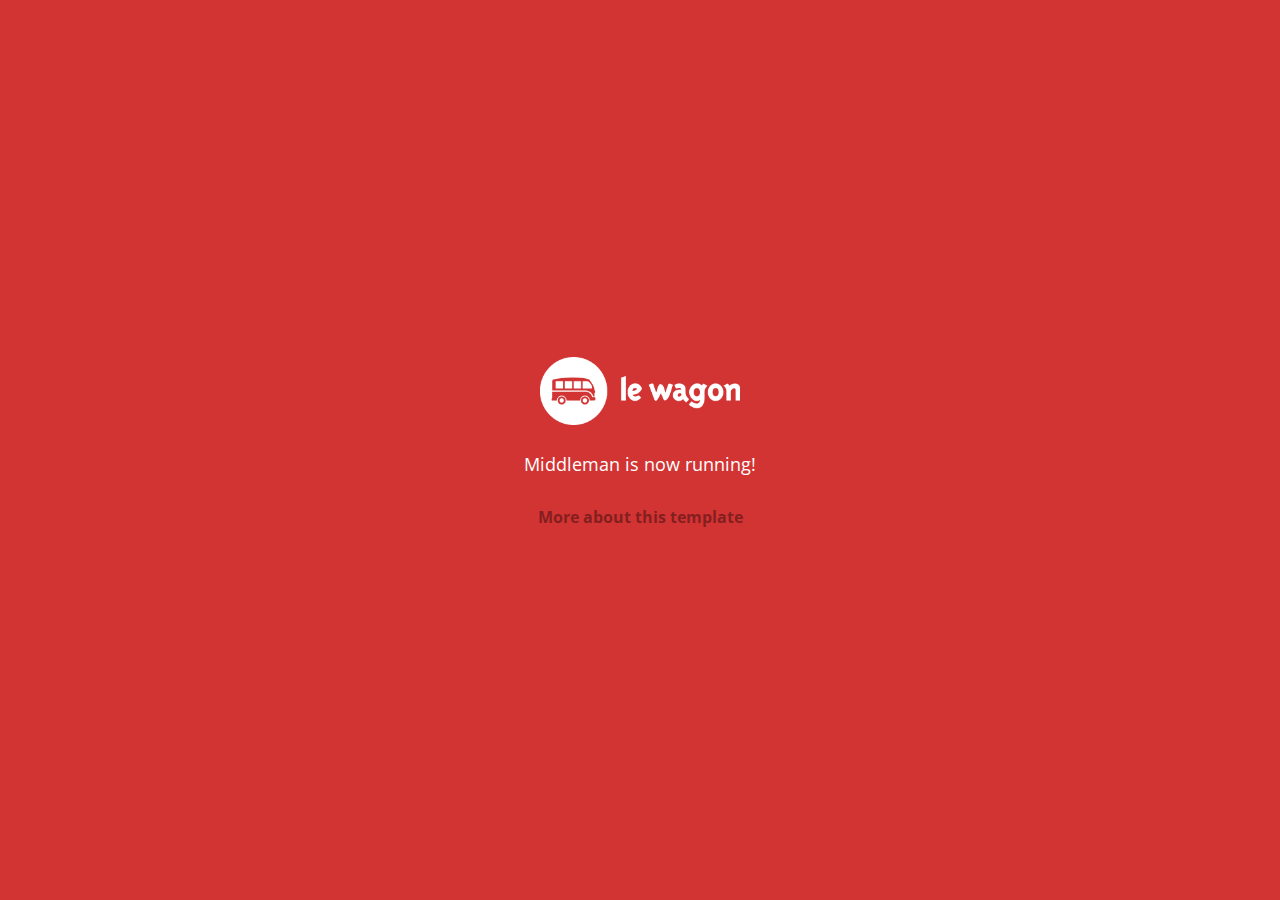
==== index.html @ 53168c89 "Automated commit at 2018-08-06 09:01:28 UTC by middleman-deploy 2.0.0-alpha" ====
<!doctype html>
<html>
  <head>
    <meta charset="utf-8">
    <meta http-equiv="x-ua-compatible" content="ie=edge">
    <meta name="viewport"
          content="width=device-width, initial-scale=1, shrink-to-fit=no">
    <!-- Use the title from a page's frontmatter if it has one -->
    <title>Le Wagon - Middleman</title>
    <link href="stylesheets/application-3c48b980.css" rel="stylesheet" />
    <script src="javascripts/application-93de88c9.js"></script>
    <link href="images/favicon-f15af148.png" rel="icon" type="image/png" />
  </head>
  <body>
    <div id="home">
  <div class="home-content">
    <img src="images/logo-acc9c0ec.png" width="200" alt="Logo" />
    <p>
      Middleman is now running!
    </p>
    <p class="about">
      <a href="about.html">More about this template</a>
    </p>
  </div>
</div>

  </body>
</html>
---- stylesheets/application-3c48b980.css ----
@import url("https://fonts.googleapis.com/css?family=Open+Sans:400,300,700|Raleway:400,100,300,700,500");/*!
 * Bootstrap v3.3.7 (http://getbootstrap.com)
 * Copyright 2011-2016 Twitter, Inc.
 * Licensed under MIT (https://github.com/twbs/bootstrap/blob/master/LICENSE)
 *//*! normalize.css v3.0.3 | MIT License | github.com/necolas/normalize.css */html{font-family:sans-serif;-ms-text-size-adjust:100%;-webkit-text-size-adjust:100%}body{margin:0}article,aside,details,figcaption,figure,footer,header,hgroup,main,menu,nav,section,summary{display:block}audio,canvas,progress,video{display:inline-block;vertical-align:baseline}audio:not([controls]){display:none;height:0}[hidden],template{display:none}a{background-color:transparent}a:active,a:hover{outline:0}abbr[title]{border-bottom:1px dotted}b,strong{font-weight:bold}dfn{font-style:italic}h1{font-size:2em;margin:0.67em 0}mark{background:#ff0;color:#000}small{font-size:80%}sub,sup{font-size:75%;line-height:0;position:relative;vertical-align:baseline}sup{top:-0.5em}sub{bottom:-0.25em}img{border:0}svg:not(:root){overflow:hidden}figure{margin:1em 40px}hr{-webkit-box-sizing:content-box;box-sizing:content-box;height:0}pre{overflow:auto}code,kbd,pre,samp{font-family:monospace, monospace;font-size:1em}button,input,optgroup,select,textarea{color:inherit;font:inherit;margin:0}button{overflow:visible}button,select{text-transform:none}button,html input[type="button"],input[type="reset"],input[type="submit"]{-webkit-appearance:button;cursor:pointer}button[disabled],html input[disabled]{cursor:default}button::-moz-focus-inner,input::-moz-focus-inner{border:0;padding:0}input{line-height:normal}input[type="checkbox"],input[type="radio"]{-webkit-box-sizing:border-box;box-sizing:border-box;padding:0}input[type="number"]::-webkit-inner-spin-button,input[type="number"]::-webkit-outer-spin-button{height:auto}input[type="search"]{-webkit-appearance:textfield;-webkit-box-sizing:content-box;box-sizing:content-box}input[type="search"]::-webkit-search-cancel-button,input[type="search"]::-webkit-search-decoration{-webkit-appearance:none}fieldset{border:1px solid #c0c0c0;margin:0 2px;padding:0.35em 0.625em 0.75em}legend{border:0;padding:0}textarea{overflow:auto}optgroup{font-weight:bold}table{border-collapse:collapse;border-spacing:0}td,th{padding:0}/*! Source: https://github.com/h5bp/html5-boilerplate/blob/master/src/css/main.css */@media print{*,*:before,*:after{background:transparent !important;color:#000 !important;-webkit-box-shadow:none !important;box-shadow:none !important;text-shadow:none !important}a,a:visited{text-decoration:underline}a[href]:after{content:" (" attr(href) ")"}abbr[title]:after{content:" (" attr(title) ")"}a[href^="#"]:after,a[href^="javascript:"]:after{content:""}pre,blockquote{border:1px solid #999;page-break-inside:avoid}thead{display:table-header-group}tr,img{page-break-inside:avoid}img{max-width:100% !important}p,h2,h3{orphans:3;widows:3}h2,h3{page-break-after:avoid}.navbar{display:none}.btn>.caret,.dropup>.btn>.caret{border-top-color:#000 !important}.label{border:1px solid #000}.table{border-collapse:collapse !important}.table td,.table th{background-color:#fff !important}.table-bordered th,.table-bordered td{border:1px solid #ddd !important}}@font-face{font-family:'Glyphicons Halflings';src:url("../assets/bootstrap/glyphicons-halflings-regular-86b6f62b.eot");src:url("../assets/bootstrap/glyphicons-halflings-regular-86b6f62b.eot?#iefix") format("embedded-opentype"),url("../assets/bootstrap/glyphicons-halflings-regular-ca35b697.woff2") format("woff2"),url("../assets/bootstrap/glyphicons-halflings-regular-278e49a8.woff") format("woff"),url("../assets/bootstrap/glyphicons-halflings-regular-44bc1850.ttf") format("truetype"),url("../assets/bootstrap/glyphicons-halflings-regular-de51a849.svg#glyphicons_halflingsregular") format("svg")}.glyphicon{position:relative;top:1px;display:inline-block;font-family:'Glyphicons Halflings';font-style:normal;font-weight:normal;line-height:1;-webkit-font-smoothing:antialiased;-moz-osx-font-smoothing:grayscale}.glyphicon-asterisk:before{content:"\002a"}.glyphicon-plus:before{content:"\002b"}.glyphicon-euro:before,.glyphicon-eur:before{content:"\20ac"}.glyphicon-minus:before{content:"\2212"}.glyphicon-cloud:before{content:"\2601"}.glyphicon-envelope:before{content:"\2709"}.glyphicon-pencil:before{content:"\270f"}.glyphicon-glass:before{content:"\e001"}.glyphicon-music:before{content:"\e002"}.glyphicon-search:before{content:"\e003"}.glyphicon-heart:before{content:"\e005"}.glyphicon-star:before{content:"\e006"}.glyphicon-star-empty:before{content:"\e007"}.glyphicon-user:before{content:"\e008"}.glyphicon-film:before{content:"\e009"}.glyphicon-th-large:before{content:"\e010"}.glyphicon-th:before{content:"\e011"}.glyphicon-th-list:before{content:"\e012"}.glyphicon-ok:before{content:"\e013"}.glyphicon-remove:before{content:"\e014"}.glyphicon-zoom-in:before{content:"\e015"}.glyphicon-zoom-out:before{content:"\e016"}.glyphicon-off:before{content:"\e017"}.glyphicon-signal:before{content:"\e018"}.glyphicon-cog:before{content:"\e019"}.glyphicon-trash:before{content:"\e020"}.glyphicon-home:before{content:"\e021"}.glyphicon-file:before{content:"\e022"}.glyphicon-time:before{content:"\e023"}.glyphicon-road:before{content:"\e024"}.glyphicon-download-alt:before{content:"\e025"}.glyphicon-download:before{content:"\e026"}.glyphicon-upload:before{content:"\e027"}.glyphicon-inbox:before{content:"\e028"}.glyphicon-play-circle:before{content:"\e029"}.glyphicon-repeat:before{content:"\e030"}.glyphicon-refresh:before{content:"\e031"}.glyphicon-list-alt:before{content:"\e032"}.glyphicon-lock:before{content:"\e033"}.glyphicon-flag:before{content:"\e034"}.glyphicon-headphones:before{content:"\e035"}.glyphicon-volume-off:before{content:"\e036"}.glyphicon-volume-down:before{content:"\e037"}.glyphicon-volume-up:before{content:"\e038"}.glyphicon-qrcode:before{content:"\e039"}.glyphicon-barcode:before{content:"\e040"}.glyphicon-tag:before{content:"\e041"}.glyphicon-tags:before{content:"\e042"}.glyphicon-book:before{content:"\e043"}.glyphicon-bookmark:before{content:"\e044"}.glyphicon-print:before{content:"\e045"}.glyphicon-camera:before{content:"\e046"}.glyphicon-font:before{content:"\e047"}.glyphicon-bold:before{content:"\e048"}.glyphicon-italic:before{content:"\e049"}.glyphicon-text-height:before{content:"\e050"}.glyphicon-text-width:before{content:"\e051"}.glyphicon-align-left:before{content:"\e052"}.glyphicon-align-center:before{content:"\e053"}.glyphicon-align-right:before{content:"\e054"}.glyphicon-align-justify:before{content:"\e055"}.glyphicon-list:before{content:"\e056"}.glyphicon-indent-left:before{content:"\e057"}.glyphicon-indent-right:before{content:"\e058"}.glyphicon-facetime-video:before{content:"\e059"}.glyphicon-picture:before{content:"\e060"}.glyphicon-map-marker:before{content:"\e062"}.glyphicon-adjust:before{content:"\e063"}.glyphicon-tint:before{content:"\e064"}.glyphicon-edit:before{content:"\e065"}.glyphicon-share:before{content:"\e066"}.glyphicon-check:before{content:"\e067"}.glyphicon-move:before{content:"\e068"}.glyphicon-step-backward:before{content:"\e069"}.glyphicon-fast-backward:before{content:"\e070"}.glyphicon-backward:before{content:"\e071"}.glyphicon-play:before{content:"\e072"}.glyphicon-pause:before{content:"\e073"}.glyphicon-stop:before{content:"\e074"}.glyphicon-forward:before{content:"\e075"}.glyphicon-fast-forward:before{content:"\e076"}.glyphicon-step-forward:before{content:"\e077"}.glyphicon-eject:before{content:"\e078"}.glyphicon-chevron-left:before{content:"\e079"}.glyphicon-chevron-right:before{content:"\e080"}.glyphicon-plus-sign:before{content:"\e081"}.glyphicon-minus-sign:before{content:"\e082"}.glyphicon-remove-sign:before{content:"\e083"}.glyphicon-ok-sign:before{content:"\e084"}.glyphicon-question-sign:before{content:"\e085"}.glyphicon-info-sign:before{content:"\e086"}.glyphicon-screenshot:before{content:"\e087"}.glyphicon-remove-circle:before{content:"\e088"}.glyphicon-ok-circle:before{content:"\e089"}.glyphicon-ban-circle:before{content:"\e090"}.glyphicon-arrow-left:before{content:"\e091"}.glyphicon-arrow-right:before{content:"\e092"}.glyphicon-arrow-up:before{content:"\e093"}.glyphicon-arrow-down:before{content:"\e094"}.glyphicon-share-alt:before{content:"\e095"}.glyphicon-resize-full:before{content:"\e096"}.glyphicon-resize-small:before{content:"\e097"}.glyphicon-exclamation-sign:before{content:"\e101"}.glyphicon-gift:before{content:"\e102"}.glyphicon-leaf:before{content:"\e103"}.glyphicon-fire:before{content:"\e104"}.glyphicon-eye-open:before{content:"\e105"}.glyphicon-eye-close:before{content:"\e106"}.glyphicon-warning-sign:before{content:"\e107"}.glyphicon-plane:before{content:"\e108"}.glyphicon-calendar:before{content:"\e109"}.glyphicon-random:before{content:"\e110"}.glyphicon-comment:before{content:"\e111"}.glyphicon-magnet:before{content:"\e112"}.glyphicon-chevron-up:before{content:"\e113"}.glyphicon-chevron-down:before{content:"\e114"}.glyphicon-retweet:before{content:"\e115"}.glyphicon-shopping-cart:before{content:"\e116"}.glyphicon-folder-close:before{content:"\e117"}.glyphicon-folder-open:before{content:"\e118"}.glyphicon-resize-vertical:before{content:"\e119"}.glyphicon-resize-horizontal:before{content:"\e120"}.glyphicon-hdd:before{content:"\e121"}.glyphicon-bullhorn:before{content:"\e122"}.glyphicon-bell:before{content:"\e123"}.glyphicon-certificate:before{content:"\e124"}.glyphicon-thumbs-up:before{content:"\e125"}.glyphicon-thumbs-down:before{content:"\e126"}.glyphicon-hand-right:before{content:"\e127"}.glyphicon-hand-left:before{content:"\e128"}.glyphicon-hand-up:before{content:"\e129"}.glyphicon-hand-down:before{content:"\e130"}.glyphicon-circle-arrow-right:before{content:"\e131"}.glyphicon-circle-arrow-left:before{content:"\e132"}.glyphicon-circle-arrow-up:before{content:"\e133"}.glyphicon-circle-arrow-down:before{content:"\e134"}.glyphicon-globe:before{content:"\e135"}.glyphicon-wrench:before{content:"\e136"}.glyphicon-tasks:before{content:"\e137"}.glyphicon-filter:before{content:"\e138"}.glyphicon-briefcase:before{content:"\e139"}.glyphicon-fullscreen:before{content:"\e140"}.glyphicon-dashboard:before{content:"\e141"}.glyphicon-paperclip:before{content:"\e142"}.glyphicon-heart-empty:before{content:"\e143"}.glyphicon-link:before{content:"\e144"}.glyphicon-phone:before{content:"\e145"}.glyphicon-pushpin:before{content:"\e146"}.glyphicon-usd:before{content:"\e148"}.glyphicon-gbp:before{content:"\e149"}.glyphicon-sort:before{content:"\e150"}.glyphicon-sort-by-alphabet:before{content:"\e151"}.glyphicon-sort-by-alphabet-alt:before{content:"\e152"}.glyphicon-sort-by-order:before{content:"\e153"}.glyphicon-sort-by-order-alt:before{content:"\e154"}.glyphicon-sort-by-attributes:before{content:"\e155"}.glyphicon-sort-by-attributes-alt:before{content:"\e156"}.glyphicon-unchecked:before{content:"\e157"}.glyphicon-expand:before{content:"\e158"}.glyphicon-collapse-down:before{content:"\e159"}.glyphicon-collapse-up:before{content:"\e160"}.glyphicon-log-in:before{content:"\e161"}.glyphicon-flash:before{content:"\e162"}.glyphicon-log-out:before{content:"\e163"}.glyphicon-new-window:before{content:"\e164"}.glyphicon-record:before{content:"\e165"}.glyphicon-save:before{content:"\e166"}.glyphicon-open:before{content:"\e167"}.glyphicon-saved:before{content:"\e168"}.glyphicon-import:before{content:"\e169"}.glyphicon-export:before{content:"\e170"}.glyphicon-send:before{content:"\e171"}.glyphicon-floppy-disk:before{content:"\e172"}.glyphicon-floppy-saved:before{content:"\e173"}.glyphicon-floppy-remove:before{content:"\e174"}.glyphicon-floppy-save:before{content:"\e175"}.glyphicon-floppy-open:before{content:"\e176"}.glyphicon-credit-card:before{content:"\e177"}.glyphicon-transfer:before{content:"\e178"}.glyphicon-cutlery:before{content:"\e179"}.glyphicon-header:before{content:"\e180"}.glyphicon-compressed:before{content:"\e181"}.glyphicon-earphone:before{content:"\e182"}.glyphicon-phone-alt:before{content:"\e183"}.glyphicon-tower:before{content:"\e184"}.glyphicon-stats:before{content:"\e185"}.glyphicon-sd-video:before{content:"\e186"}.glyphicon-hd-video:before{content:"\e187"}.glyphicon-subtitles:before{content:"\e188"}.glyphicon-sound-stereo:before{content:"\e189"}.glyphicon-sound-dolby:before{content:"\e190"}.glyphicon-sound-5-1:before{content:"\e191"}.glyphicon-sound-6-1:before{content:"\e192"}.glyphicon-sound-7-1:before{content:"\e193"}.glyphicon-copyright-mark:before{content:"\e194"}.glyphicon-registration-mark:before{content:"\e195"}.glyphicon-cloud-download:before{content:"\e197"}.glyphicon-cloud-upload:before{content:"\e198"}.glyphicon-tree-conifer:before{content:"\e199"}.glyphicon-tree-deciduous:before{content:"\e200"}.glyphicon-cd:before{content:"\e201"}.glyphicon-save-file:before{content:"\e202"}.glyphicon-open-file:before{content:"\e203"}.glyphicon-level-up:before{content:"\e204"}.glyphicon-copy:before{content:"\e205"}.glyphicon-paste:before{content:"\e206"}.glyphicon-alert:before{content:"\e209"}.glyphicon-equalizer:before{content:"\e210"}.glyphicon-king:before{content:"\e211"}.glyphicon-queen:before{content:"\e212"}.glyphicon-pawn:before{content:"\e213"}.glyphicon-bishop:before{content:"\e214"}.glyphicon-knight:before{content:"\e215"}.glyphicon-baby-formula:before{content:"\e216"}.glyphicon-tent:before{content:"\26fa"}.glyphicon-blackboard:before{content:"\e218"}.glyphicon-bed:before{content:"\e219"}.glyphicon-apple:before{content:"\f8ff"}.glyphicon-erase:before{content:"\e221"}.glyphicon-hourglass:before{content:"\231b"}.glyphicon-lamp:before{content:"\e223"}.glyphicon-duplicate:before{content:"\e224"}.glyphicon-piggy-bank:before{content:"\e225"}.glyphicon-scissors:before{content:"\e226"}.glyphicon-bitcoin:before{content:"\e227"}.glyphicon-btc:before{content:"\e227"}.glyphicon-xbt:before{content:"\e227"}.glyphicon-yen:before{content:"\00a5"}.glyphicon-jpy:before{content:"\00a5"}.glyphicon-ruble:before{content:"\20bd"}.glyphicon-rub:before{content:"\20bd"}.glyphicon-scale:before{content:"\e230"}.glyphicon-ice-lolly:before{content:"\e231"}.glyphicon-ice-lolly-tasted:before{content:"\e232"}.glyphicon-education:before{content:"\e233"}.glyphicon-option-horizontal:before{content:"\e234"}.glyphicon-option-vertical:before{content:"\e235"}.glyphicon-menu-hamburger:before{content:"\e236"}.glyphicon-modal-window:before{content:"\e237"}.glyphicon-oil:before{content:"\e238"}.glyphicon-grain:before{content:"\e239"}.glyphicon-sunglasses:before{content:"\e240"}.glyphicon-text-size:before{content:"\e241"}.glyphicon-text-color:before{content:"\e242"}.glyphicon-text-background:before{content:"\e243"}.glyphicon-object-align-top:before{content:"\e244"}.glyphicon-object-align-bottom:before{content:"\e245"}.glyphicon-object-align-horizontal:before{content:"\e246"}.glyphicon-object-align-left:before{content:"\e247"}.glyphicon-object-align-vertical:before{content:"\e248"}.glyphicon-object-align-right:before{content:"\e249"}.glyphicon-triangle-right:before{content:"\e250"}.glyphicon-triangle-left:before{content:"\e251"}.glyphicon-triangle-bottom:before{content:"\e252"}.glyphicon-triangle-top:before{content:"\e253"}.glyphicon-console:before{content:"\e254"}.glyphicon-superscript:before{content:"\e255"}.glyphicon-subscript:before{content:"\e256"}.glyphicon-menu-left:before{content:"\e257"}.glyphicon-menu-right:before{content:"\e258"}.glyphicon-menu-down:before{content:"\e259"}.glyphicon-menu-up:before{content:"\e260"}*{-webkit-box-sizing:border-box;box-sizing:border-box}*:before,*:after{-webkit-box-sizing:border-box;box-sizing:border-box}html{font-size:10px;-webkit-tap-highlight-color:transparent}body{font-family:"Open Sans", "Helvetica", "sans-serif";font-size:18px;line-height:1.42857143;color:#333333;background-color:#F4F4F4}input,button,select,textarea{font-family:inherit;font-size:inherit;line-height:inherit}a{color:#469AE0;text-decoration:none}a:hover,a:focus{color:#1f74ba;text-decoration:underline}a:focus{outline:5px auto -webkit-focus-ring-color;outline-offset:-2px}figure{margin:0}img{vertical-align:middle}.img-responsive{display:block;max-width:100%;height:auto}.img-rounded{border-radius:2px}.img-thumbnail{padding:4px;line-height:1.42857143;background-color:#F4F4F4;border:1px solid #ddd;border-radius:2px;-webkit-transition:all 0.2s ease-in-out;transition:all 0.2s ease-in-out;display:inline-block;max-width:100%;height:auto}.img-circle{border-radius:50%}hr{margin-top:25px;margin-bottom:25px;border:0;border-top:1px solid #eeeeee}.sr-only{position:absolute;width:1px;height:1px;margin:-1px;padding:0;overflow:hidden;clip:rect(0, 0, 0, 0);border:0}.sr-only-focusable:active,.sr-only-focusable:focus{position:static;width:auto;height:auto;margin:0;overflow:visible;clip:auto}[role="button"]{cursor:pointer}h1,h2,h3,h4,h5,h6,.h1,.h2,.h3,.h4,.h5,.h6{font-family:"Raleway", "Helvetica", "sans-serif";font-weight:500;line-height:1.1;color:inherit}h1 small,h1 .small,h2 small,h2 .small,h3 small,h3 .small,h4 small,h4 .small,h5 small,h5 .small,h6 small,h6 .small,.h1 small,.h1 .small,.h2 small,.h2 .small,.h3 small,.h3 .small,.h4 small,.h4 .small,.h5 small,.h5 .small,.h6 small,.h6 .small{font-weight:normal;line-height:1;color:#777777}h1,.h1,h2,.h2,h3,.h3{margin-top:25px;margin-bottom:12.5px}h1 small,h1 .small,.h1 small,.h1 .small,h2 small,h2 .small,.h2 small,.h2 .small,h3 small,h3 .small,.h3 small,.h3 .small{font-size:65%}h4,.h4,h5,.h5,h6,.h6{margin-top:12.5px;margin-bottom:12.5px}h4 small,h4 .small,.h4 small,.h4 .small,h5 small,h5 .small,.h5 small,.h5 .small,h6 small,h6 .small,.h6 small,.h6 .small{font-size:75%}h1,.h1{font-size:46px}h2,.h2{font-size:38px}h3,.h3{font-size:31px}h4,.h4{font-size:23px}h5,.h5{font-size:18px}h6,.h6{font-size:16px}p{margin:0 0 12.5px}.lead{margin-bottom:25px;font-size:20px;font-weight:300;line-height:1.4}@media (min-width: 768px){.lead{font-size:27px}}small,.small{font-size:88%}mark,.mark{background-color:#fcf8e3;padding:.2em}.text-left{text-align:left}.text-right{text-align:right}.text-center{text-align:center}.text-justify{text-align:justify}.text-nowrap{white-space:nowrap}.text-lowercase{text-transform:lowercase}.text-uppercase,.initialism{text-transform:uppercase}.text-capitalize{text-transform:capitalize}.text-muted{color:#777777}.text-primary{color:#469AE0}a.text-primary:hover,a.text-primary:focus{color:#2381d0}.text-success{color:#3c763d}a.text-success:hover,a.text-success:focus{color:#2b542c}.text-info{color:#31708f}a.text-info:hover,a.text-info:focus{color:#245269}.text-warning{color:#8a6d3b}a.text-warning:hover,a.text-warning:focus{color:#66512c}.text-danger{color:#a94442}a.text-danger:hover,a.text-danger:focus{color:#843534}.bg-primary{color:#fff}.bg-primary{background-color:#469AE0}a.bg-primary:hover,a.bg-primary:focus{background-color:#2381d0}.bg-success{background-color:#dff0d8}a.bg-success:hover,a.bg-success:focus{background-color:#c1e2b3}.bg-info{background-color:#d9edf7}a.bg-info:hover,a.bg-info:focus{background-color:#afd9ee}.bg-warning{background-color:#fcf8e3}a.bg-warning:hover,a.bg-warning:focus{background-color:#f7ecb5}.bg-danger{background-color:#f2dede}a.bg-danger:hover,a.bg-danger:focus{background-color:#e4b9b9}.page-header{padding-bottom:11.5px;margin:50px 0 25px;border-bottom:1px solid #eeeeee}ul,ol{margin-top:0;margin-bottom:12.5px}ul ul,ul ol,ol ul,ol ol{margin-bottom:0}.list-unstyled{padding-left:0;list-style:none}.list-inline{padding-left:0;list-style:none;margin-left:-5px}.list-inline>li{display:inline-block;padding-left:5px;padding-right:5px}dl{margin-top:0;margin-bottom:25px}dt,dd{line-height:1.42857143}dt{font-weight:bold}dd{margin-left:0}.dl-horizontal dd:before,.dl-horizontal dd:after{content:" ";display:table}.dl-horizontal dd:after{clear:both}@media (min-width: 768px){.dl-horizontal dt{float:left;width:160px;clear:left;text-align:right;overflow:hidden;text-overflow:ellipsis;white-space:nowrap}.dl-horizontal dd{margin-left:180px}}abbr[title],abbr[data-original-title]{cursor:help;border-bottom:1px dotted #777777}.initialism{font-size:90%}blockquote{padding:12.5px 25px;margin:0 0 25px;font-size:22.5px;border-left:5px solid #eeeeee}blockquote p:last-child,blockquote ul:last-child,blockquote ol:last-child{margin-bottom:0}blockquote footer,blockquote small,blockquote .small{display:block;font-size:80%;line-height:1.42857143;color:#777777}blockquote footer:before,blockquote small:before,blockquote .small:before{content:'\2014 \00A0'}.blockquote-reverse,blockquote.pull-right{padding-right:15px;padding-left:0;border-right:5px solid #eeeeee;border-left:0;text-align:right}.blockquote-reverse footer:before,.blockquote-reverse small:before,.blockquote-reverse .small:before,blockquote.pull-right footer:before,blockquote.pull-right small:before,blockquote.pull-right .small:before{content:''}.blockquote-reverse footer:after,.blockquote-reverse small:after,.blockquote-reverse .small:after,blockquote.pull-right footer:after,blockquote.pull-right small:after,blockquote.pull-right .small:after{content:'\00A0 \2014'}address{margin-bottom:25px;font-style:normal;line-height:1.42857143}code,kbd,pre,samp{font-family:Menlo, Monaco, Consolas, "Courier New", monospace}code{padding:2px 4px;font-size:90%;color:#c7254e;background-color:#f9f2f4;border-radius:2px}kbd{padding:2px 4px;font-size:90%;color:#fff;background-color:#333;border-radius:2px;-webkit-box-shadow:inset 0 -1px 0 rgba(0,0,0,0.25);box-shadow:inset 0 -1px 0 rgba(0,0,0,0.25)}kbd kbd{padding:0;font-size:100%;font-weight:bold;-webkit-box-shadow:none;box-shadow:none}pre{display:block;padding:12px;margin:0 0 12.5px;font-size:17px;line-height:1.42857143;word-break:break-all;word-wrap:break-word;color:#333333;background-color:#f5f5f5;border:1px solid #ccc;border-radius:2px}pre code{padding:0;font-size:inherit;color:inherit;white-space:pre-wrap;background-color:transparent;border-radius:0}.pre-scrollable{max-height:340px;overflow-y:scroll}.container{margin-right:auto;margin-left:auto;padding-left:15px;padding-right:15px}.container:before,.container:after{content:" ";display:table}.container:after{clear:both}@media (min-width: 768px){.container{width:750px}}@media (min-width: 992px){.container{width:970px}}@media (min-width: 1200px){.container{width:1170px}}.container-fluid{margin-right:auto;margin-left:auto;padding-left:15px;padding-right:15px}.container-fluid:before,.container-fluid:after{content:" ";display:table}.container-fluid:after{clear:both}.row{margin-left:-15px;margin-right:-15px}.row:before,.row:after{content:" ";display:table}.row:after{clear:both}.col-xs-1,.col-sm-1,.col-md-1,.col-lg-1,.col-xs-2,.col-sm-2,.col-md-2,.col-lg-2,.col-xs-3,.col-sm-3,.col-md-3,.col-lg-3,.col-xs-4,.col-sm-4,.col-md-4,.col-lg-4,.col-xs-5,.col-sm-5,.col-md-5,.col-lg-5,.col-xs-6,.col-sm-6,.col-md-6,.col-lg-6,.col-xs-7,.col-sm-7,.col-md-7,.col-lg-7,.col-xs-8,.col-sm-8,.col-md-8,.col-lg-8,.col-xs-9,.col-sm-9,.col-md-9,.col-lg-9,.col-xs-10,.col-sm-10,.col-md-10,.col-lg-10,.col-xs-11,.col-sm-11,.col-md-11,.col-lg-11,.col-xs-12,.col-sm-12,.col-md-12,.col-lg-12{position:relative;min-height:1px;padding-left:15px;padding-right:15px}.col-xs-1,.col-xs-2,.col-xs-3,.col-xs-4,.col-xs-5,.col-xs-6,.col-xs-7,.col-xs-8,.col-xs-9,.col-xs-10,.col-xs-11,.col-xs-12{float:left}.col-xs-1{width:8.33333333%}.col-xs-2{width:16.66666667%}.col-xs-3{width:25%}.col-xs-4{width:33.33333333%}.col-xs-5{width:41.66666667%}.col-xs-6{width:50%}.col-xs-7{width:58.33333333%}.col-xs-8{width:66.66666667%}.col-xs-9{width:75%}.col-xs-10{width:83.33333333%}.col-xs-11{width:91.66666667%}.col-xs-12{width:100%}.col-xs-pull-0{right:auto}.col-xs-pull-1{right:8.33333333%}.col-xs-pull-2{right:16.66666667%}.col-xs-pull-3{right:25%}.col-xs-pull-4{right:33.33333333%}.col-xs-pull-5{right:41.66666667%}.col-xs-pull-6{right:50%}.col-xs-pull-7{right:58.33333333%}.col-xs-pull-8{right:66.66666667%}.col-xs-pull-9{right:75%}.col-xs-pull-10{right:83.33333333%}.col-xs-pull-11{right:91.66666667%}.col-xs-pull-12{right:100%}.col-xs-push-0{left:auto}.col-xs-push-1{left:8.33333333%}.col-xs-push-2{left:16.66666667%}.col-xs-push-3{left:25%}.col-xs-push-4{left:33.33333333%}.col-xs-push-5{left:41.66666667%}.col-xs-push-6{left:50%}.col-xs-push-7{left:58.33333333%}.col-xs-push-8{left:66.66666667%}.col-xs-push-9{left:75%}.col-xs-push-10{left:83.33333333%}.col-xs-push-11{left:91.66666667%}.col-xs-push-12{left:100%}.col-xs-offset-0{margin-left:0%}.col-xs-offset-1{margin-left:8.33333333%}.col-xs-offset-2{margin-left:16.66666667%}.col-xs-offset-3{margin-left:25%}.col-xs-offset-4{margin-left:33.33333333%}.col-xs-offset-5{margin-left:41.66666667%}.col-xs-offset-6{margin-left:50%}.col-xs-offset-7{margin-left:58.33333333%}.col-xs-offset-8{margin-left:66.66666667%}.col-xs-offset-9{margin-left:75%}.col-xs-offset-10{margin-left:83.33333333%}.col-xs-offset-11{margin-left:91.66666667%}.col-xs-offset-12{margin-left:100%}@media (min-width: 768px){.col-sm-1,.col-sm-2,.col-sm-3,.col-sm-4,.col-sm-5,.col-sm-6,.col-sm-7,.col-sm-8,.col-sm-9,.col-sm-10,.col-sm-11,.col-sm-12{float:left}.col-sm-1{width:8.33333333%}.col-sm-2{width:16.66666667%}.col-sm-3{width:25%}.col-sm-4{width:33.33333333%}.col-sm-5{width:41.66666667%}.col-sm-6{width:50%}.col-sm-7{width:58.33333333%}.col-sm-8{width:66.66666667%}.col-sm-9{width:75%}.col-sm-10{width:83.33333333%}.col-sm-11{width:91.66666667%}.col-sm-12{width:100%}.col-sm-pull-0{right:auto}.col-sm-pull-1{right:8.33333333%}.col-sm-pull-2{right:16.66666667%}.col-sm-pull-3{right:25%}.col-sm-pull-4{right:33.33333333%}.col-sm-pull-5{right:41.66666667%}.col-sm-pull-6{right:50%}.col-sm-pull-7{right:58.33333333%}.col-sm-pull-8{right:66.66666667%}.col-sm-pull-9{right:75%}.col-sm-pull-10{right:83.33333333%}.col-sm-pull-11{right:91.66666667%}.col-sm-pull-12{right:100%}.col-sm-push-0{left:auto}.col-sm-push-1{left:8.33333333%}.col-sm-push-2{left:16.66666667%}.col-sm-push-3{left:25%}.col-sm-push-4{left:33.33333333%}.col-sm-push-5{left:41.66666667%}.col-sm-push-6{left:50%}.col-sm-push-7{left:58.33333333%}.col-sm-push-8{left:66.66666667%}.col-sm-push-9{left:75%}.col-sm-push-10{left:83.33333333%}.col-sm-push-11{left:91.66666667%}.col-sm-push-12{left:100%}.col-sm-offset-0{margin-left:0%}.col-sm-offset-1{margin-left:8.33333333%}.col-sm-offset-2{margin-left:16.66666667%}.col-sm-offset-3{margin-left:25%}.col-sm-offset-4{margin-left:33.33333333%}.col-sm-offset-5{margin-left:41.66666667%}.col-sm-offset-6{margin-left:50%}.col-sm-offset-7{margin-left:58.33333333%}.col-sm-offset-8{margin-left:66.66666667%}.col-sm-offset-9{margin-left:75%}.col-sm-offset-10{margin-left:83.33333333%}.col-sm-offset-11{margin-left:91.66666667%}.col-sm-offset-12{margin-left:100%}}@media (min-width: 992px){.col-md-1,.col-md-2,.col-md-3,.col-md-4,.col-md-5,.col-md-6,.col-md-7,.col-md-8,.col-md-9,.col-md-10,.col-md-11,.col-md-12{float:left}.col-md-1{width:8.33333333%}.col-md-2{width:16.66666667%}.col-md-3{width:25%}.col-md-4{width:33.33333333%}.col-md-5{width:41.66666667%}.col-md-6{width:50%}.col-md-7{width:58.33333333%}.col-md-8{width:66.66666667%}.col-md-9{width:75%}.col-md-10{width:83.33333333%}.col-md-11{width:91.66666667%}.col-md-12{width:100%}.col-md-pull-0{right:auto}.col-md-pull-1{right:8.33333333%}.col-md-pull-2{right:16.66666667%}.col-md-pull-3{right:25%}.col-md-pull-4{right:33.33333333%}.col-md-pull-5{right:41.66666667%}.col-md-pull-6{right:50%}.col-md-pull-7{right:58.33333333%}.col-md-pull-8{right:66.66666667%}.col-md-pull-9{right:75%}.col-md-pull-10{right:83.33333333%}.col-md-pull-11{right:91.66666667%}.col-md-pull-12{right:100%}.col-md-push-0{left:auto}.col-md-push-1{left:8.33333333%}.col-md-push-2{left:16.66666667%}.col-md-push-3{left:25%}.col-md-push-4{left:33.33333333%}.col-md-push-5{left:41.66666667%}.col-md-push-6{left:50%}.col-md-push-7{left:58.33333333%}.col-md-push-8{left:66.66666667%}.col-md-push-9{left:75%}.col-md-push-10{left:83.33333333%}.col-md-push-11{left:91.66666667%}.col-md-push-12{left:100%}.col-md-offset-0{margin-left:0%}.col-md-offset-1{margin-left:8.33333333%}.col-md-offset-2{margin-left:16.66666667%}.col-md-offset-3{margin-left:25%}.col-md-offset-4{margin-left:33.33333333%}.col-md-offset-5{margin-left:41.66666667%}.col-md-offset-6{margin-left:50%}.col-md-offset-7{margin-left:58.33333333%}.col-md-offset-8{margin-left:66.66666667%}.col-md-offset-9{margin-left:75%}.col-md-offset-10{margin-left:83.33333333%}.col-md-offset-11{margin-left:91.66666667%}.col-md-offset-12{margin-left:100%}}@media (min-width: 1200px){.col-lg-1,.col-lg-2,.col-lg-3,.col-lg-4,.col-lg-5,.col-lg-6,.col-lg-7,.col-lg-8,.col-lg-9,.col-lg-10,.col-lg-11,.col-lg-12{float:left}.col-lg-1{width:8.33333333%}.col-lg-2{width:16.66666667%}.col-lg-3{width:25%}.col-lg-4{width:33.33333333%}.col-lg-5{width:41.66666667%}.col-lg-6{width:50%}.col-lg-7{width:58.33333333%}.col-lg-8{width:66.66666667%}.col-lg-9{width:75%}.col-lg-10{width:83.33333333%}.col-lg-11{width:91.66666667%}.col-lg-12{width:100%}.col-lg-pull-0{right:auto}.col-lg-pull-1{right:8.33333333%}.col-lg-pull-2{right:16.66666667%}.col-lg-pull-3{right:25%}.col-lg-pull-4{right:33.33333333%}.col-lg-pull-5{right:41.66666667%}.col-lg-pull-6{right:50%}.col-lg-pull-7{right:58.33333333%}.col-lg-pull-8{right:66.66666667%}.col-lg-pull-9{right:75%}.col-lg-pull-10{right:83.33333333%}.col-lg-pull-11{right:91.66666667%}.col-lg-pull-12{right:100%}.col-lg-push-0{left:auto}.col-lg-push-1{left:8.33333333%}.col-lg-push-2{left:16.66666667%}.col-lg-push-3{left:25%}.col-lg-push-4{left:33.33333333%}.col-lg-push-5{left:41.66666667%}.col-lg-push-6{left:50%}.col-lg-push-7{left:58.33333333%}.col-lg-push-8{left:66.66666667%}.col-lg-push-9{left:75%}.col-lg-push-10{left:83.33333333%}.col-lg-push-11{left:91.66666667%}.col-lg-push-12{left:100%}.col-lg-offset-0{margin-left:0%}.col-lg-offset-1{margin-left:8.33333333%}.col-lg-offset-2{margin-left:16.66666667%}.col-lg-offset-3{margin-left:25%}.col-lg-offset-4{margin-left:33.33333333%}.col-lg-offset-5{margin-left:41.66666667%}.col-lg-offset-6{margin-left:50%}.col-lg-offset-7{margin-left:58.33333333%}.col-lg-offset-8{margin-left:66.66666667%}.col-lg-offset-9{margin-left:75%}.col-lg-offset-10{margin-left:83.33333333%}.col-lg-offset-11{margin-left:91.66666667%}.col-lg-offset-12{margin-left:100%}}table{background-color:transparent}caption{padding-top:8px;padding-bottom:8px;color:#777777;text-align:left}th{text-align:left}.table{width:100%;max-width:100%;margin-bottom:25px}.table>thead>tr>th,.table>thead>tr>td,.table>tbody>tr>th,.table>tbody>tr>td,.table>tfoot>tr>th,.table>tfoot>tr>td{padding:8px;line-height:1.42857143;vertical-align:top;border-top:1px solid #ddd}.table>thead>tr>th{vertical-align:bottom;border-bottom:2px solid #ddd}.table>caption+thead>tr:first-child>th,.table>caption+thead>tr:first-child>td,.table>colgroup+thead>tr:first-child>th,.table>colgroup+thead>tr:first-child>td,.table>thead:first-child>tr:first-child>th,.table>thead:first-child>tr:first-child>td{border-top:0}.table>tbody+tbody{border-top:2px solid #ddd}.table .table{background-color:#F4F4F4}.table-condensed>thead>tr>th,.table-condensed>thead>tr>td,.table-condensed>tbody>tr>th,.table-condensed>tbody>tr>td,.table-condensed>tfoot>tr>th,.table-condensed>tfoot>tr>td{padding:5px}.table-bordered{border:1px solid #ddd}.table-bordered>thead>tr>th,.table-bordered>thead>tr>td,.table-bordered>tbody>tr>th,.table-bordered>tbody>tr>td,.table-bordered>tfoot>tr>th,.table-bordered>tfoot>tr>td{border:1px solid #ddd}.table-bordered>thead>tr>th,.table-bordered>thead>tr>td{border-bottom-width:2px}.table-striped>tbody>tr:nth-of-type(odd){background-color:#f9f9f9}.table-hover>tbody>tr:hover{background-color:#f5f5f5}table col[class*="col-"]{position:static;float:none;display:table-column}table td[class*="col-"],table th[class*="col-"]{position:static;float:none;display:table-cell}.table>thead>tr>td.active,.table>thead>tr>th.active,.table>thead>tr.active>td,.table>thead>tr.active>th,.table>tbody>tr>td.active,.table>tbody>tr>th.active,.table>tbody>tr.active>td,.table>tbody>tr.active>th,.table>tfoot>tr>td.active,.table>tfoot>tr>th.active,.table>tfoot>tr.active>td,.table>tfoot>tr.active>th{background-color:#f5f5f5}.table-hover>tbody>tr>td.active:hover,.table-hover>tbody>tr>th.active:hover,.table-hover>tbody>tr.active:hover>td,.table-hover>tbody>tr:hover>.active,.table-hover>tbody>tr.active:hover>th{background-color:#e8e8e8}.table>thead>tr>td.success,.table>thead>tr>th.success,.table>thead>tr.success>td,.table>thead>tr.success>th,.table>tbody>tr>td.success,.table>tbody>tr>th.success,.table>tbody>tr.success>td,.table>tbody>tr.success>th,.table>tfoot>tr>td.success,.table>tfoot>tr>th.success,.table>tfoot>tr.success>td,.table>tfoot>tr.success>th{background-color:#dff0d8}.table-hover>tbody>tr>td.success:hover,.table-hover>tbody>tr>th.success:hover,.table-hover>tbody>tr.success:hover>td,.table-hover>tbody>tr:hover>.success,.table-hover>tbody>tr.success:hover>th{background-color:#d0e9c6}.table>thead>tr>td.info,.table>thead>tr>th.info,.table>thead>tr.info>td,.table>thead>tr.info>th,.table>tbody>tr>td.info,.table>tbody>tr>th.info,.table>tbody>tr.info>td,.table>tbody>tr.info>th,.table>tfoot>tr>td.info,.table>tfoot>tr>th.info,.table>tfoot>tr.info>td,.table>tfoot>tr.info>th{background-color:#d9edf7}.table-hover>tbody>tr>td.info:hover,.table-hover>tbody>tr>th.info:hover,.table-hover>tbody>tr.info:hover>td,.table-hover>tbody>tr:hover>.info,.table-hover>tbody>tr.info:hover>th{background-color:#c4e3f3}.table>thead>tr>td.warning,.table>thead>tr>th.warning,.table>thead>tr.warning>td,.table>thead>tr.warning>th,.table>tbody>tr>td.warning,.table>tbody>tr>th.warning,.table>tbody>tr.warning>td,.table>tbody>tr.warning>th,.table>tfoot>tr>td.warning,.table>tfoot>tr>th.warning,.table>tfoot>tr.warning>td,.table>tfoot>tr.warning>th{background-color:#fcf8e3}.table-hover>tbody>tr>td.warning:hover,.table-hover>tbody>tr>th.warning:hover,.table-hover>tbody>tr.warning:hover>td,.table-hover>tbody>tr:hover>.warning,.table-hover>tbody>tr.warning:hover>th{background-color:#faf2cc}.table>thead>tr>td.danger,.table>thead>tr>th.danger,.table>thead>tr.danger>td,.table>thead>tr.danger>th,.table>tbody>tr>td.danger,.table>tbody>tr>th.danger,.table>tbody>tr.danger>td,.table>tbody>tr.danger>th,.table>tfoot>tr>td.danger,.table>tfoot>tr>th.danger,.table>tfoot>tr.danger>td,.table>tfoot>tr.danger>th{background-color:#f2dede}.table-hover>tbody>tr>td.danger:hover,.table-hover>tbody>tr>th.danger:hover,.table-hover>tbody>tr.danger:hover>td,.table-hover>tbody>tr:hover>.danger,.table-hover>tbody>tr.danger:hover>th{background-color:#ebcccc}.table-responsive{overflow-x:auto;min-height:0.01%}@media screen and (max-width: 767px){.table-responsive{width:100%;margin-bottom:18.75px;overflow-y:hidden;-ms-overflow-style:-ms-autohiding-scrollbar;border:1px solid #ddd}.table-responsive>.table{margin-bottom:0}.table-responsive>.table>thead>tr>th,.table-responsive>.table>thead>tr>td,.table-responsive>.table>tbody>tr>th,.table-responsive>.table>tbody>tr>td,.table-responsive>.table>tfoot>tr>th,.table-responsive>.table>tfoot>tr>td{white-space:nowrap}.table-responsive>.table-bordered{border:0}.table-responsive>.table-bordered>thead>tr>th:first-child,.table-responsive>.table-bordered>thead>tr>td:first-child,.table-responsive>.table-bordered>tbody>tr>th:first-child,.table-responsive>.table-bordered>tbody>tr>td:first-child,.table-responsive>.table-bordered>tfoot>tr>th:first-child,.table-responsive>.table-bordered>tfoot>tr>td:first-child{border-left:0}.table-responsive>.table-bordered>thead>tr>th:last-child,.table-responsive>.table-bordered>thead>tr>td:last-child,.table-responsive>.table-bordered>tbody>tr>th:last-child,.table-responsive>.table-bordered>tbody>tr>td:last-child,.table-responsive>.table-bordered>tfoot>tr>th:last-child,.table-responsive>.table-bordered>tfoot>tr>td:last-child{border-right:0}.table-responsive>.table-bordered>tbody>tr:last-child>th,.table-responsive>.table-bordered>tbody>tr:last-child>td,.table-responsive>.table-bordered>tfoot>tr:last-child>th,.table-responsive>.table-bordered>tfoot>tr:last-child>td{border-bottom:0}}fieldset{padding:0;margin:0;border:0;min-width:0}legend{display:block;width:100%;padding:0;margin-bottom:25px;font-size:27px;line-height:inherit;color:#333333;border:0;border-bottom:1px solid #e5e5e5}label{display:inline-block;max-width:100%;margin-bottom:5px;font-weight:bold}input[type="search"]{-webkit-box-sizing:border-box;box-sizing:border-box}input[type="radio"],input[type="checkbox"]{margin:4px 0 0;margin-top:1px \9;line-height:normal}input[type="file"]{display:block}input[type="range"]{display:block;width:100%}select[multiple],select[size]{height:auto}input[type="file"]:focus,input[type="radio"]:focus,input[type="checkbox"]:focus{outline:5px auto -webkit-focus-ring-color;outline-offset:-2px}output{display:block;padding-top:7px;font-size:18px;line-height:1.42857143;color:#000000}.form-control{display:block;width:100%;height:39px;padding:6px 12px;font-size:18px;line-height:1.42857143;color:#000000;background-color:#fff;background-image:none;border:1px solid #ccc;border-radius:2px;-webkit-box-shadow:inset 0 1px 1px rgba(0,0,0,0.075);box-shadow:inset 0 1px 1px rgba(0,0,0,0.075);-webkit-transition:border-color ease-in-out 0.15s, box-shadow ease-in-out 0.15s;-webkit-transition:border-color ease-in-out 0.15s, -webkit-box-shadow ease-in-out 0.15s;transition:border-color ease-in-out 0.15s, -webkit-box-shadow ease-in-out 0.15s;transition:border-color ease-in-out 0.15s, box-shadow ease-in-out 0.15s;transition:border-color ease-in-out 0.15s, box-shadow ease-in-out 0.15s, -webkit-box-shadow ease-in-out 0.15s}.form-control:focus{border-color:#66afe9;outline:0;-webkit-box-shadow:inset 0 1px 1px rgba(0,0,0,0.075),0 0 8px rgba(102,175,233,0.6);box-shadow:inset 0 1px 1px rgba(0,0,0,0.075),0 0 8px rgba(102,175,233,0.6)}.form-control::-moz-placeholder{color:#999;opacity:1}.form-control:-ms-input-placeholder{color:#999}.form-control::-webkit-input-placeholder{color:#999}.form-control::-ms-expand{border:0;background-color:transparent}.form-control[disabled],.form-control[readonly],fieldset[disabled] .form-control{background-color:#eeeeee;opacity:1}.form-control[disabled],fieldset[disabled] .form-control{cursor:not-allowed}textarea.form-control{height:auto}input[type="search"]{-webkit-appearance:none}@media screen and (-webkit-min-device-pixel-ratio: 0){input[type="date"].form-control,input[type="time"].form-control,input[type="datetime-local"].form-control,input[type="month"].form-control{line-height:39px}input[type="date"].input-sm,.input-group-sm>input[type="date"].form-control,.input-group-sm>input[type="date"].input-group-addon,.input-group-sm>.input-group-btn>input[type="date"].btn,.input-group-sm input[type="date"],input[type="time"].input-sm,.input-group-sm>input[type="time"].form-control,.input-group-sm>input[type="time"].input-group-addon,.input-group-sm>.input-group-btn>input[type="time"].btn,.input-group-sm input[type="time"],input[type="datetime-local"].input-sm,.input-group-sm>input[type="datetime-local"].form-control,.input-group-sm>input[type="datetime-local"].input-group-addon,.input-group-sm>.input-group-btn>input[type="datetime-local"].btn,.input-group-sm input[type="datetime-local"],input[type="month"].input-sm,.input-group-sm>input[type="month"].form-control,.input-group-sm>input[type="month"].input-group-addon,.input-group-sm>.input-group-btn>input[type="month"].btn,.input-group-sm input[type="month"]{line-height:36px}input[type="date"].input-lg,.input-group-lg>input[type="date"].form-control,.input-group-lg>input[type="date"].input-group-addon,.input-group-lg>.input-group-btn>input[type="date"].btn,.input-group-lg input[type="date"],input[type="time"].input-lg,.input-group-lg>input[type="time"].form-control,.input-group-lg>input[type="time"].input-group-addon,.input-group-lg>.input-group-btn>input[type="time"].btn,.input-group-lg input[type="time"],input[type="datetime-local"].input-lg,.input-group-lg>input[type="datetime-local"].form-control,.input-group-lg>input[type="datetime-local"].input-group-addon,.input-group-lg>.input-group-btn>input[type="datetime-local"].btn,.input-group-lg input[type="datetime-local"],input[type="month"].input-lg,.input-group-lg>input[type="month"].form-control,.input-group-lg>input[type="month"].input-group-addon,.input-group-lg>.input-group-btn>input[type="month"].btn,.input-group-lg input[type="month"]{line-height:53px}}.form-group{margin-bottom:15px}.radio,.checkbox{position:relative;display:block;margin-top:10px;margin-bottom:10px}.radio label,.checkbox label{min-height:25px;padding-left:20px;margin-bottom:0;font-weight:normal;cursor:pointer}.radio input[type="radio"],.radio-inline input[type="radio"],.checkbox input[type="checkbox"],.checkbox-inline input[type="checkbox"]{position:absolute;margin-left:-20px;margin-top:4px \9}.radio+.radio,.checkbox+.checkbox{margin-top:-5px}.radio-inline,.checkbox-inline{position:relative;display:inline-block;padding-left:20px;margin-bottom:0;vertical-align:middle;font-weight:normal;cursor:pointer}.radio-inline+.radio-inline,.checkbox-inline+.checkbox-inline{margin-top:0;margin-left:10px}input[type="radio"][disabled],input[type="radio"].disabled,fieldset[disabled] input[type="radio"],input[type="checkbox"][disabled],input[type="checkbox"].disabled,fieldset[disabled] input[type="checkbox"]{cursor:not-allowed}.radio-inline.disabled,fieldset[disabled] .radio-inline,.checkbox-inline.disabled,fieldset[disabled] .checkbox-inline{cursor:not-allowed}.radio.disabled label,fieldset[disabled] .radio label,.checkbox.disabled label,fieldset[disabled] .checkbox label{cursor:not-allowed}.form-control-static{padding-top:7px;padding-bottom:7px;margin-bottom:0;min-height:43px}.form-control-static.input-lg,.input-group-lg>.form-control-static.form-control,.input-group-lg>.form-control-static.input-group-addon,.input-group-lg>.input-group-btn>.form-control-static.btn,.form-control-static.input-sm,.input-group-sm>.form-control-static.form-control,.input-group-sm>.form-control-static.input-group-addon,.input-group-sm>.input-group-btn>.form-control-static.btn{padding-left:0;padding-right:0}.input-sm,.input-group-sm>.form-control,.input-group-sm>.input-group-addon,.input-group-sm>.input-group-btn>.btn{height:36px;padding:5px 10px;font-size:16px;line-height:1.5;border-radius:2px}select.input-sm,.input-group-sm>select.form-control,.input-group-sm>select.input-group-addon,.input-group-sm>.input-group-btn>select.btn{height:36px;line-height:36px}textarea.input-sm,.input-group-sm>textarea.form-control,.input-group-sm>textarea.input-group-addon,.input-group-sm>.input-group-btn>textarea.btn,select[multiple].input-sm,.input-group-sm>select[multiple].form-control,.input-group-sm>select[multiple].input-group-addon,.input-group-sm>.input-group-btn>select[multiple].btn{height:auto}.form-group-sm .form-control{height:36px;padding:5px 10px;font-size:16px;line-height:1.5;border-radius:2px}.form-group-sm select.form-control{height:36px;line-height:36px}.form-group-sm textarea.form-control,.form-group-sm select[multiple].form-control{height:auto}.form-group-sm .form-control-static{height:36px;min-height:41px;padding:6px 10px;font-size:16px;line-height:1.5}.input-lg,.input-group-lg>.form-control,.input-group-lg>.input-group-addon,.input-group-lg>.input-group-btn>.btn{height:53px;padding:10px 16px;font-size:23px;line-height:1.3333333;border-radius:2px}select.input-lg,.input-group-lg>select.form-control,.input-group-lg>select.input-group-addon,.input-group-lg>.input-group-btn>select.btn{height:53px;line-height:53px}textarea.input-lg,.input-group-lg>textarea.form-control,.input-group-lg>textarea.input-group-addon,.input-group-lg>.input-group-btn>textarea.btn,select[multiple].input-lg,.input-group-lg>select[multiple].form-control,.input-group-lg>select[multiple].input-group-addon,.input-group-lg>.input-group-btn>select[multiple].btn{height:auto}.form-group-lg .form-control{height:53px;padding:10px 16px;font-size:23px;line-height:1.3333333;border-radius:2px}.form-group-lg select.form-control{height:53px;line-height:53px}.form-group-lg textarea.form-control,.form-group-lg select[multiple].form-control{height:auto}.form-group-lg .form-control-static{height:53px;min-height:48px;padding:11px 16px;font-size:23px;line-height:1.3333333}.has-feedback{position:relative}.has-feedback .form-control{padding-right:48.75px}.form-control-feedback{position:absolute;top:0;right:0;z-index:2;display:block;width:39px;height:39px;line-height:39px;text-align:center;pointer-events:none}.input-lg+.form-control-feedback,.input-group-lg>.form-control+.form-control-feedback,.input-group-lg>.input-group-addon+.form-control-feedback,.input-group-lg>.input-group-btn>.btn+.form-control-feedback,.input-group-lg+.form-control-feedback,.form-group-lg .form-control+.form-control-feedback{width:53px;height:53px;line-height:53px}.input-sm+.form-control-feedback,.input-group-sm>.form-control+.form-control-feedback,.input-group-sm>.input-group-addon+.form-control-feedback,.input-group-sm>.input-group-btn>.btn+.form-control-feedback,.input-group-sm+.form-control-feedback,.form-group-sm .form-control+.form-control-feedback{width:36px;height:36px;line-height:36px}.has-success .help-block,.has-success .control-label,.has-success .radio,.has-success .checkbox,.has-success .radio-inline,.has-success .checkbox-inline,.has-success.radio label,.has-success.checkbox label,.has-success.radio-inline label,.has-success.checkbox-inline label{color:#3c763d}.has-success .form-control{border-color:#3c763d;-webkit-box-shadow:inset 0 1px 1px rgba(0,0,0,0.075);box-shadow:inset 0 1px 1px rgba(0,0,0,0.075)}.has-success .form-control:focus{border-color:#2b542c;-webkit-box-shadow:inset 0 1px 1px rgba(0,0,0,0.075),0 0 6px #67b168;box-shadow:inset 0 1px 1px rgba(0,0,0,0.075),0 0 6px #67b168}.has-success .input-group-addon{color:#3c763d;border-color:#3c763d;background-color:#dff0d8}.has-success .form-control-feedback{color:#3c763d}.has-warning .help-block,.has-warning .control-label,.has-warning .radio,.has-warning .checkbox,.has-warning .radio-inline,.has-warning .checkbox-inline,.has-warning.radio label,.has-warning.checkbox label,.has-warning.radio-inline label,.has-warning.checkbox-inline label{color:#8a6d3b}.has-warning .form-control{border-color:#8a6d3b;-webkit-box-shadow:inset 0 1px 1px rgba(0,0,0,0.075);box-shadow:inset 0 1px 1px rgba(0,0,0,0.075)}.has-warning .form-control:focus{border-color:#66512c;-webkit-box-shadow:inset 0 1px 1px rgba(0,0,0,0.075),0 0 6px #c0a16b;box-shadow:inset 0 1px 1px rgba(0,0,0,0.075),0 0 6px #c0a16b}.has-warning .input-group-addon{color:#8a6d3b;border-color:#8a6d3b;background-color:#fcf8e3}.has-warning .form-control-feedback{color:#8a6d3b}.has-error .help-block,.has-error .control-label,.has-error .radio,.has-error .checkbox,.has-error .radio-inline,.has-error .checkbox-inline,.has-error.radio label,.has-error.checkbox label,.has-error.radio-inline label,.has-error.checkbox-inline label{color:#a94442}.has-error .form-control{border-color:#a94442;-webkit-box-shadow:inset 0 1px 1px rgba(0,0,0,0.075);box-shadow:inset 0 1px 1px rgba(0,0,0,0.075)}.has-error .form-control:focus{border-color:#843534;-webkit-box-shadow:inset 0 1px 1px rgba(0,0,0,0.075),0 0 6px #ce8483;box-shadow:inset 0 1px 1px rgba(0,0,0,0.075),0 0 6px #ce8483}.has-error .input-group-addon{color:#a94442;border-color:#a94442;background-color:#f2dede}.has-error .form-control-feedback{color:#a94442}.has-feedback label ~ .form-control-feedback{top:30px}.has-feedback label.sr-only ~ .form-control-feedback{top:0}.help-block{display:block;margin-top:5px;margin-bottom:10px;color:#737373}@media (min-width: 768px){.form-inline .form-group{display:inline-block;margin-bottom:0;vertical-align:middle}.form-inline .form-control{display:inline-block;width:auto;vertical-align:middle}.form-inline .form-control-static{display:inline-block}.form-inline .input-group{display:inline-table;vertical-align:middle}.form-inline .input-group .input-group-addon,.form-inline .input-group .input-group-btn,.form-inline .input-group .form-control{width:auto}.form-inline .input-group>.form-control{width:100%}.form-inline .control-label{margin-bottom:0;vertical-align:middle}.form-inline .radio,.form-inline .checkbox{display:inline-block;margin-top:0;margin-bottom:0;vertical-align:middle}.form-inline .radio label,.form-inline .checkbox label{padding-left:0}.form-inline .radio input[type="radio"],.form-inline .checkbox input[type="checkbox"]{position:relative;margin-left:0}.form-inline .has-feedback .form-control-feedback{top:0}}.form-horizontal .radio,.form-horizontal .checkbox,.form-horizontal .radio-inline,.form-horizontal .checkbox-inline{margin-top:0;margin-bottom:0;padding-top:7px}.form-horizontal .radio,.form-horizontal .checkbox{min-height:32px}.form-horizontal .form-group{margin-left:-15px;margin-right:-15px}.form-horizontal .form-group:before,.form-horizontal .form-group:after{content:" ";display:table}.form-horizontal .form-group:after{clear:both}@media (min-width: 768px){.form-horizontal .control-label{text-align:right;margin-bottom:0;padding-top:7px}}.form-horizontal .has-feedback .form-control-feedback{right:15px}@media (min-width: 768px){.form-horizontal .form-group-lg .control-label{padding-top:11px;font-size:23px}}@media (min-width: 768px){.form-horizontal .form-group-sm .control-label{padding-top:6px;font-size:16px}}.btn{display:inline-block;margin-bottom:0;font-weight:normal;text-align:center;vertical-align:middle;-ms-touch-action:manipulation;touch-action:manipulation;cursor:pointer;background-image:none;border:1px solid transparent;white-space:nowrap;padding:6px 12px;font-size:18px;line-height:1.42857143;border-radius:2px;-webkit-user-select:none;-moz-user-select:none;-ms-user-select:none;user-select:none}.btn:focus,.btn.focus,.btn:active:focus,.btn:active.focus,.btn.active:focus,.btn.active.focus{outline:5px auto -webkit-focus-ring-color;outline-offset:-2px}.btn:hover,.btn:focus,.btn.focus{color:#333;text-decoration:none}.btn:active,.btn.active{outline:0;background-image:none;-webkit-box-shadow:inset 0 3px 5px rgba(0,0,0,0.125);box-shadow:inset 0 3px 5px rgba(0,0,0,0.125)}.btn.disabled,.btn[disabled],fieldset[disabled] .btn{cursor:not-allowed;opacity:0.65;filter:alpha(opacity=65);-webkit-box-shadow:none;box-shadow:none}a.btn.disabled,fieldset[disabled] a.btn{pointer-events:none}.btn-default{color:#333;background-color:#fff;border-color:#ccc}.btn-default:focus,.btn-default.focus{color:#333;background-color:#e6e6e6;border-color:#8c8c8c}.btn-default:hover{color:#333;background-color:#e6e6e6;border-color:#adadad}.btn-default:active,.btn-default.active,.open>.btn-default.dropdown-toggle{color:#333;background-color:#e6e6e6;border-color:#adadad}.btn-default:active:hover,.btn-default:active:focus,.btn-default:active.focus,.btn-default.active:hover,.btn-default.active:focus,.btn-default.active.focus,.open>.btn-default.dropdown-toggle:hover,.open>.btn-default.dropdown-toggle:focus,.open>.btn-default.dropdown-toggle.focus{color:#333;background-color:#d4d4d4;border-color:#8c8c8c}.btn-default:active,.btn-default.active,.open>.btn-default.dropdown-toggle{background-image:none}.btn-default.disabled:hover,.btn-default.disabled:focus,.btn-default.disabled.focus,.btn-default[disabled]:hover,.btn-default[disabled]:focus,.btn-default[disabled].focus,fieldset[disabled] .btn-default:hover,fieldset[disabled] .btn-default:focus,fieldset[disabled] .btn-default.focus{background-color:#fff;border-color:#ccc}.btn-default .badge{color:#fff;background-color:#333}.btn-primary{color:#fff;background-color:#469AE0;border-color:#308edc}.btn-primary:focus,.btn-primary.focus{color:#fff;background-color:#2381d0;border-color:#144b79}.btn-primary:hover{color:#fff;background-color:#2381d0;border-color:#1e6eb2}.btn-primary:active,.btn-primary.active,.open>.btn-primary.dropdown-toggle{color:#fff;background-color:#2381d0;border-color:#1e6eb2}.btn-primary:active:hover,.btn-primary:active:focus,.btn-primary:active.focus,.btn-primary.active:hover,.btn-primary.active:focus,.btn-primary.active.focus,.open>.btn-primary.dropdown-toggle:hover,.open>.btn-primary.dropdown-toggle:focus,.open>.btn-primary.dropdown-toggle.focus{color:#fff;background-color:#1e6eb2;border-color:#144b79}.btn-primary:active,.btn-primary.active,.open>.btn-primary.dropdown-toggle{background-image:none}.btn-primary.disabled:hover,.btn-primary.disabled:focus,.btn-primary.disabled.focus,.btn-primary[disabled]:hover,.btn-primary[disabled]:focus,.btn-primary[disabled].focus,fieldset[disabled] .btn-primary:hover,fieldset[disabled] .btn-primary:focus,fieldset[disabled] .btn-primary.focus{background-color:#469AE0;border-color:#308edc}.btn-primary .badge{color:#469AE0;background-color:#fff}.btn-success{color:#fff;background-color:#32B796;border-color:#2da386}.btn-success:focus,.btn-success.focus{color:#fff;background-color:#278f75;border-color:#113f34}.btn-success:hover{color:#fff;background-color:#278f75;border-color:#1f735e}.btn-success:active,.btn-success.active,.open>.btn-success.dropdown-toggle{color:#fff;background-color:#278f75;border-color:#1f735e}.btn-success:active:hover,.btn-success:active:focus,.btn-success:active.focus,.btn-success.active:hover,.btn-success.active:focus,.btn-success.active.focus,.open>.btn-success.dropdown-toggle:hover,.open>.btn-success.dropdown-toggle:focus,.open>.btn-success.dropdown-toggle.focus{color:#fff;background-color:#1f735e;border-color:#113f34}.btn-success:active,.btn-success.active,.open>.btn-success.dropdown-toggle{background-image:none}.btn-success.disabled:hover,.btn-success.disabled:focus,.btn-success.disabled.focus,.btn-success[disabled]:hover,.btn-success[disabled]:focus,.btn-success[disabled].focus,fieldset[disabled] .btn-success:hover,fieldset[disabled] .btn-success:focus,fieldset[disabled] .btn-success.focus{background-color:#32B796;border-color:#2da386}.btn-success .badge{color:#32B796;background-color:#fff}.btn-info{color:#fff;background-color:#FDB631;border-color:#fdad18}.btn-info:focus,.btn-info.focus{color:#fff;background-color:#f9a302;border-color:#946101}.btn-info:hover{color:#fff;background-color:#f9a302;border-color:#d58c02}.btn-info:active,.btn-info.active,.open>.btn-info.dropdown-toggle{color:#fff;background-color:#f9a302;border-color:#d58c02}.btn-info:active:hover,.btn-info:active:focus,.btn-info:active.focus,.btn-info.active:hover,.btn-info.active:focus,.btn-info.active.focus,.open>.btn-info.dropdown-toggle:hover,.open>.btn-info.dropdown-toggle:focus,.open>.btn-info.dropdown-toggle.focus{color:#fff;background-color:#d58c02;border-color:#946101}.btn-info:active,.btn-info.active,.open>.btn-info.dropdown-toggle{background-image:none}.btn-info.disabled:hover,.btn-info.disabled:focus,.btn-info.disabled.focus,.btn-info[disabled]:hover,.btn-info[disabled]:focus,.btn-info[disabled].focus,fieldset[disabled] .btn-info:hover,fieldset[disabled] .btn-info:focus,fieldset[disabled] .btn-info.focus{background-color:#FDB631;border-color:#fdad18}.btn-info .badge{color:#FDB631;background-color:#fff}.btn-warning{color:#fff;background-color:#E67E22;border-color:#d67118}.btn-warning:focus,.btn-warning.focus{color:#fff;background-color:#bf6516;border-color:#64350b}.btn-warning:hover{color:#fff;background-color:#bf6516;border-color:#9f5412}.btn-warning:active,.btn-warning.active,.open>.btn-warning.dropdown-toggle{color:#fff;background-color:#bf6516;border-color:#9f5412}.btn-warning:active:hover,.btn-warning:active:focus,.btn-warning:active.focus,.btn-warning.active:hover,.btn-warning.active:focus,.btn-warning.active.focus,.open>.btn-warning.dropdown-toggle:hover,.open>.btn-warning.dropdown-toggle:focus,.open>.btn-warning.dropdown-toggle.focus{color:#fff;background-color:#9f5412;border-color:#64350b}.btn-warning:active,.btn-warning.active,.open>.btn-warning.dropdown-toggle{background-image:none}.btn-warning.disabled:hover,.btn-warning.disabled:focus,.btn-warning.disabled.focus,.btn-warning[disabled]:hover,.btn-warning[disabled]:focus,.btn-warning[disabled].focus,fieldset[disabled] .btn-warning:hover,fieldset[disabled] .btn-warning:focus,fieldset[disabled] .btn-warning.focus{background-color:#E67E22;border-color:#d67118}.btn-warning .badge{color:#E67E22;background-color:#fff}.btn-danger{color:#fff;background-color:#EE5F5B;border-color:#ec4844}.btn-danger:focus,.btn-danger.focus{color:#fff;background-color:#e9322d;border-color:#9f1411}.btn-danger:hover{color:#fff;background-color:#e9322d;border-color:#dc1c17}.btn-danger:active,.btn-danger.active,.open>.btn-danger.dropdown-toggle{color:#fff;background-color:#e9322d;border-color:#dc1c17}.btn-danger:active:hover,.btn-danger:active:focus,.btn-danger:active.focus,.btn-danger.active:hover,.btn-danger.active:focus,.btn-danger.active.focus,.open>.btn-danger.dropdown-toggle:hover,.open>.btn-danger.dropdown-toggle:focus,.open>.btn-danger.dropdown-toggle.focus{color:#fff;background-color:#dc1c17;border-color:#9f1411}.btn-danger:active,.btn-danger.active,.open>.btn-danger.dropdown-toggle{background-image:none}.btn-danger.disabled:hover,.btn-danger.disabled:focus,.btn-danger.disabled.focus,.btn-danger[disabled]:hover,.btn-danger[disabled]:focus,.btn-danger[disabled].focus,fieldset[disabled] .btn-danger:hover,fieldset[disabled] .btn-danger:focus,fieldset[disabled] .btn-danger.focus{background-color:#EE5F5B;border-color:#ec4844}.btn-danger .badge{color:#EE5F5B;background-color:#fff}.btn-link{color:#469AE0;font-weight:normal;border-radius:0}.btn-link,.btn-link:active,.btn-link.active,.btn-link[disabled],fieldset[disabled] .btn-link{background-color:transparent;-webkit-box-shadow:none;box-shadow:none}.btn-link,.btn-link:hover,.btn-link:focus,.btn-link:active{border-color:transparent}.btn-link:hover,.btn-link:focus{color:#1f74ba;text-decoration:underline;background-color:transparent}.btn-link[disabled]:hover,.btn-link[disabled]:focus,fieldset[disabled] .btn-link:hover,fieldset[disabled] .btn-link:focus{color:#777777;text-decoration:none}.btn-lg,.btn-group-lg>.btn{padding:10px 16px;font-size:23px;line-height:1.3333333;border-radius:2px}.btn-sm,.btn-group-sm>.btn{padding:5px 10px;font-size:16px;line-height:1.5;border-radius:2px}.btn-xs,.btn-group-xs>.btn{padding:1px 5px;font-size:16px;line-height:1.5;border-radius:2px}.btn-block{display:block;width:100%}.btn-block+.btn-block{margin-top:5px}input[type="submit"].btn-block,input[type="reset"].btn-block,input[type="button"].btn-block{width:100%}.fade{opacity:0;-webkit-transition:opacity 0.15s linear;transition:opacity 0.15s linear}.fade.in{opacity:1}.collapse{display:none}.collapse.in{display:block}tr.collapse.in{display:table-row}tbody.collapse.in{display:table-row-group}.collapsing{position:relative;height:0;overflow:hidden;-webkit-transition-property:height, visibility;transition-property:height, visibility;-webkit-transition-duration:0.35s;transition-duration:0.35s;-webkit-transition-timing-function:ease;transition-timing-function:ease}.caret{display:inline-block;width:0;height:0;margin-left:2px;vertical-align:middle;border-top:4px dashed;border-top:4px solid \9;border-right:4px solid transparent;border-left:4px solid transparent}.dropup,.dropdown{position:relative}.dropdown-toggle:focus{outline:0}.dropdown-menu{position:absolute;top:100%;left:0;z-index:1000;display:none;float:left;min-width:160px;padding:5px 0;margin:2px 0 0;list-style:none;font-size:18px;text-align:left;background-color:#fff;border:1px solid #ccc;border:1px solid rgba(0,0,0,0.15);border-radius:2px;-webkit-box-shadow:0 6px 12px rgba(0,0,0,0.175);box-shadow:0 6px 12px rgba(0,0,0,0.175);background-clip:padding-box}.dropdown-menu.pull-right{right:0;left:auto}.dropdown-menu .divider{height:1px;margin:11.5px 0;overflow:hidden;background-color:#e5e5e5}.dropdown-menu>li>a{display:block;padding:3px 20px;clear:both;font-weight:normal;line-height:1.42857143;color:#333333;white-space:nowrap}.dropdown-menu>li>a:hover,.dropdown-menu>li>a:focus{text-decoration:none;color:#262626;background-color:#f5f5f5}.dropdown-menu>.active>a,.dropdown-menu>.active>a:hover,.dropdown-menu>.active>a:focus{color:#fff;text-decoration:none;outline:0;background-color:#469AE0}.dropdown-menu>.disabled>a,.dropdown-menu>.disabled>a:hover,.dropdown-menu>.disabled>a:focus{color:#777777}.dropdown-menu>.disabled>a:hover,.dropdown-menu>.disabled>a:focus{text-decoration:none;background-color:transparent;background-image:none;filter:progid:DXImageTransform.Microsoft.gradient(enabled = false);cursor:not-allowed}.open>.dropdown-menu{display:block}.open>a{outline:0}.dropdown-menu-right{left:auto;right:0}.dropdown-menu-left{left:0;right:auto}.dropdown-header{display:block;padding:3px 20px;font-size:16px;line-height:1.42857143;color:#777777;white-space:nowrap}.dropdown-backdrop{position:fixed;left:0;right:0;bottom:0;top:0;z-index:990}.pull-right>.dropdown-menu{right:0;left:auto}.dropup .caret,.navbar-fixed-bottom .dropdown .caret{border-top:0;border-bottom:4px dashed;border-bottom:4px solid \9;content:""}.dropup .dropdown-menu,.navbar-fixed-bottom .dropdown .dropdown-menu{top:auto;bottom:100%;margin-bottom:2px}@media (min-width: 768px){.navbar-right .dropdown-menu{right:0;left:auto}.navbar-right .dropdown-menu-left{left:0;right:auto}}.btn-group,.btn-group-vertical{position:relative;display:inline-block;vertical-align:middle}.btn-group>.btn,.btn-group-vertical>.btn{position:relative;float:left}.btn-group>.btn:hover,.btn-group>.btn:focus,.btn-group>.btn:active,.btn-group>.btn.active,.btn-group-vertical>.btn:hover,.btn-group-vertical>.btn:focus,.btn-group-vertical>.btn:active,.btn-group-vertical>.btn.active{z-index:2}.btn-group .btn+.btn,.btn-group .btn+.btn-group,.btn-group .btn-group+.btn,.btn-group .btn-group+.btn-group{margin-left:-1px}.btn-toolbar{margin-left:-5px}.btn-toolbar:before,.btn-toolbar:after{content:" ";display:table}.btn-toolbar:after{clear:both}.btn-toolbar .btn,.btn-toolbar .btn-group,.btn-toolbar .input-group{float:left}.btn-toolbar>.btn,.btn-toolbar>.btn-group,.btn-toolbar>.input-group{margin-left:5px}.btn-group>.btn:not(:first-child):not(:last-child):not(.dropdown-toggle){border-radius:0}.btn-group>.btn:first-child{margin-left:0}.btn-group>.btn:first-child:not(:last-child):not(.dropdown-toggle){border-bottom-right-radius:0;border-top-right-radius:0}.btn-group>.btn:last-child:not(:first-child),.btn-group>.dropdown-toggle:not(:first-child){border-bottom-left-radius:0;border-top-left-radius:0}.btn-group>.btn-group{float:left}.btn-group>.btn-group:not(:first-child):not(:last-child)>.btn{border-radius:0}.btn-group>.btn-group:first-child:not(:last-child)>.btn:last-child,.btn-group>.btn-group:first-child:not(:last-child)>.dropdown-toggle{border-bottom-right-radius:0;border-top-right-radius:0}.btn-group>.btn-group:last-child:not(:first-child)>.btn:first-child{border-bottom-left-radius:0;border-top-left-radius:0}.btn-group .dropdown-toggle:active,.btn-group.open .dropdown-toggle{outline:0}.btn-group>.btn+.dropdown-toggle{padding-left:8px;padding-right:8px}.btn-group>.btn-lg+.dropdown-toggle,.btn-group-lg.btn-group>.btn+.dropdown-toggle{padding-left:12px;padding-right:12px}.btn-group.open .dropdown-toggle{-webkit-box-shadow:inset 0 3px 5px rgba(0,0,0,0.125);box-shadow:inset 0 3px 5px rgba(0,0,0,0.125)}.btn-group.open .dropdown-toggle.btn-link{-webkit-box-shadow:none;box-shadow:none}.btn .caret{margin-left:0}.btn-lg .caret,.btn-group-lg>.btn .caret{border-width:5px 5px 0;border-bottom-width:0}.dropup .btn-lg .caret,.dropup .btn-group-lg>.btn .caret{border-width:0 5px 5px}.btn-group-vertical>.btn,.btn-group-vertical>.btn-group,.btn-group-vertical>.btn-group>.btn{display:block;float:none;width:100%;max-width:100%}.btn-group-vertical>.btn-group:before,.btn-group-vertical>.btn-group:after{content:" ";display:table}.btn-group-vertical>.btn-group:after{clear:both}.btn-group-vertical>.btn-group>.btn{float:none}.btn-group-vertical>.btn+.btn,.btn-group-vertical>.btn+.btn-group,.btn-group-vertical>.btn-group+.btn,.btn-group-vertical>.btn-group+.btn-group{margin-top:-1px;margin-left:0}.btn-group-vertical>.btn:not(:first-child):not(:last-child){border-radius:0}.btn-group-vertical>.btn:first-child:not(:last-child){border-top-right-radius:2px;border-top-left-radius:2px;border-bottom-right-radius:0;border-bottom-left-radius:0}.btn-group-vertical>.btn:last-child:not(:first-child){border-top-right-radius:0;border-top-left-radius:0;border-bottom-right-radius:2px;border-bottom-left-radius:2px}.btn-group-vertical>.btn-group:not(:first-child):not(:last-child)>.btn{border-radius:0}.btn-group-vertical>.btn-group:first-child:not(:last-child)>.btn:last-child,.btn-group-vertical>.btn-group:first-child:not(:last-child)>.dropdown-toggle{border-bottom-right-radius:0;border-bottom-left-radius:0}.btn-group-vertical>.btn-group:last-child:not(:first-child)>.btn:first-child{border-top-right-radius:0;border-top-left-radius:0}.btn-group-justified{display:table;width:100%;table-layout:fixed;border-collapse:separate}.btn-group-justified>.btn,.btn-group-justified>.btn-group{float:none;display:table-cell;width:1%}.btn-group-justified>.btn-group .btn{width:100%}.btn-group-justified>.btn-group .dropdown-menu{left:auto}[data-toggle="buttons"]>.btn input[type="radio"],[data-toggle="buttons"]>.btn input[type="checkbox"],[data-toggle="buttons"]>.btn-group>.btn input[type="radio"],[data-toggle="buttons"]>.btn-group>.btn input[type="checkbox"]{position:absolute;clip:rect(0, 0, 0, 0);pointer-events:none}.input-group{position:relative;display:table;border-collapse:separate}.input-group[class*="col-"]{float:none;padding-left:0;padding-right:0}.input-group .form-control{position:relative;z-index:2;float:left;width:100%;margin-bottom:0}.input-group .form-control:focus{z-index:3}.input-group-addon,.input-group-btn,.input-group .form-control{display:table-cell}.input-group-addon:not(:first-child):not(:last-child),.input-group-btn:not(:first-child):not(:last-child),.input-group .form-control:not(:first-child):not(:last-child){border-radius:0}.input-group-addon,.input-group-btn{width:1%;white-space:nowrap;vertical-align:middle}.input-group-addon{padding:6px 12px;font-size:18px;font-weight:normal;line-height:1;color:#000000;text-align:center;background-color:#eeeeee;border:1px solid #ccc;border-radius:2px}.input-group-addon.input-sm,.input-group-sm>.input-group-addon,.input-group-sm>.input-group-btn>.input-group-addon.btn{padding:5px 10px;font-size:16px;border-radius:2px}.input-group-addon.input-lg,.input-group-lg>.input-group-addon,.input-group-lg>.input-group-btn>.input-group-addon.btn{padding:10px 16px;font-size:23px;border-radius:2px}.input-group-addon input[type="radio"],.input-group-addon input[type="checkbox"]{margin-top:0}.input-group .form-control:first-child,.input-group-addon:first-child,.input-group-btn:first-child>.btn,.input-group-btn:first-child>.btn-group>.btn,.input-group-btn:first-child>.dropdown-toggle,.input-group-btn:last-child>.btn:not(:last-child):not(.dropdown-toggle),.input-group-btn:last-child>.btn-group:not(:last-child)>.btn{border-bottom-right-radius:0;border-top-right-radius:0}.input-group-addon:first-child{border-right:0}.input-group .form-control:last-child,.input-group-addon:last-child,.input-group-btn:last-child>.btn,.input-group-btn:last-child>.btn-group>.btn,.input-group-btn:last-child>.dropdown-toggle,.input-group-btn:first-child>.btn:not(:first-child),.input-group-btn:first-child>.btn-group:not(:first-child)>.btn{border-bottom-left-radius:0;border-top-left-radius:0}.input-group-addon:last-child{border-left:0}.input-group-btn{position:relative;font-size:0;white-space:nowrap}.input-group-btn>.btn{position:relative}.input-group-btn>.btn+.btn{margin-left:-1px}.input-group-btn>.btn:hover,.input-group-btn>.btn:focus,.input-group-btn>.btn:active{z-index:2}.input-group-btn:first-child>.btn,.input-group-btn:first-child>.btn-group{margin-right:-1px}.input-group-btn:last-child>.btn,.input-group-btn:last-child>.btn-group{z-index:2;margin-left:-1px}.nav{margin-bottom:0;padding-left:0;list-style:none}.nav:before,.nav:after{content:" ";display:table}.nav:after{clear:both}.nav>li{position:relative;display:block}.nav>li>a{position:relative;display:block;padding:10px 15px}.nav>li>a:hover,.nav>li>a:focus{text-decoration:none;background-color:#eeeeee}.nav>li.disabled>a{color:#777777}.nav>li.disabled>a:hover,.nav>li.disabled>a:focus{color:#777777;text-decoration:none;background-color:transparent;cursor:not-allowed}.nav .open>a,.nav .open>a:hover,.nav .open>a:focus{background-color:#eeeeee;border-color:#469AE0}.nav .nav-divider{height:1px;margin:11.5px 0;overflow:hidden;background-color:#e5e5e5}.nav>li>a>img{max-width:none}.nav-tabs{border-bottom:1px solid #ddd}.nav-tabs>li{float:left;margin-bottom:-1px}.nav-tabs>li>a{margin-right:2px;line-height:1.42857143;border:1px solid transparent;border-radius:2px 2px 0 0}.nav-tabs>li>a:hover{border-color:#eeeeee #eeeeee #ddd}.nav-tabs>li.active>a,.nav-tabs>li.active>a:hover,.nav-tabs>li.active>a:focus{color:#000000;background-color:#F4F4F4;border:1px solid #ddd;border-bottom-color:transparent;cursor:default}.nav-pills>li{float:left}.nav-pills>li>a{border-radius:2px}.nav-pills>li+li{margin-left:2px}.nav-pills>li.active>a,.nav-pills>li.active>a:hover,.nav-pills>li.active>a:focus{color:#fff;background-color:#469AE0}.nav-stacked>li{float:none}.nav-stacked>li+li{margin-top:2px;margin-left:0}.nav-justified,.nav-tabs.nav-justified{width:100%}.nav-justified>li,.nav-tabs.nav-justified>li{float:none}.nav-justified>li>a,.nav-tabs.nav-justified>li>a{text-align:center;margin-bottom:5px}.nav-justified>.dropdown .dropdown-menu{top:auto;left:auto}@media (min-width: 768px){.nav-justified>li,.nav-tabs.nav-justified>li{display:table-cell;width:1%}.nav-justified>li>a,.nav-tabs.nav-justified>li>a{margin-bottom:0}}.nav-tabs-justified,.nav-tabs.nav-justified{border-bottom:0}.nav-tabs-justified>li>a,.nav-tabs.nav-justified>li>a{margin-right:0;border-radius:2px}.nav-tabs-justified>.active>a,.nav-tabs.nav-justified>.active>a,.nav-tabs-justified>.active>a:hover,.nav-tabs.nav-justified>.active>a:hover,.nav-tabs-justified>.active>a:focus,.nav-tabs.nav-justified>.active>a:focus{border:1px solid #ddd}@media (min-width: 768px){.nav-tabs-justified>li>a,.nav-tabs.nav-justified>li>a{border-bottom:1px solid #ddd;border-radius:2px 2px 0 0}.nav-tabs-justified>.active>a,.nav-tabs.nav-justified>.active>a,.nav-tabs-justified>.active>a:hover,.nav-tabs.nav-justified>.active>a:hover,.nav-tabs-justified>.active>a:focus,.nav-tabs.nav-justified>.active>a:focus{border-bottom-color:#F4F4F4}}.tab-content>.tab-pane{display:none}.tab-content>.active{display:block}.nav-tabs .dropdown-menu{margin-top:-1px;border-top-right-radius:0;border-top-left-radius:0}.navbar{position:relative;min-height:50px;margin-bottom:25px;border:1px solid transparent}.navbar:before,.navbar:after{content:" ";display:table}.navbar:after{clear:both}@media (min-width: 768px){.navbar{border-radius:2px}}.navbar-header:before,.navbar-header:after{content:" ";display:table}.navbar-header:after{clear:both}@media (min-width: 768px){.navbar-header{float:left}}.navbar-collapse{overflow-x:visible;padding-right:15px;padding-left:15px;border-top:1px solid transparent;-webkit-box-shadow:inset 0 1px 0 rgba(255,255,255,0.1);box-shadow:inset 0 1px 0 rgba(255,255,255,0.1);-webkit-overflow-scrolling:touch}.navbar-collapse:before,.navbar-collapse:after{content:" ";display:table}.navbar-collapse:after{clear:both}.navbar-collapse.in{overflow-y:auto}@media (min-width: 768px){.navbar-collapse{width:auto;border-top:0;-webkit-box-shadow:none;box-shadow:none}.navbar-collapse.collapse{display:block !important;height:auto !important;padding-bottom:0;overflow:visible !important}.navbar-collapse.in{overflow-y:visible}.navbar-fixed-top .navbar-collapse,.navbar-static-top .navbar-collapse,.navbar-fixed-bottom .navbar-collapse{padding-left:0;padding-right:0}}.navbar-fixed-top .navbar-collapse,.navbar-fixed-bottom .navbar-collapse{max-height:340px}@media (max-device-width: 480px) and (orientation: landscape){.navbar-fixed-top .navbar-collapse,.navbar-fixed-bottom .navbar-collapse{max-height:200px}}.container>.navbar-header,.container>.navbar-collapse,.container-fluid>.navbar-header,.container-fluid>.navbar-collapse{margin-right:-15px;margin-left:-15px}@media (min-width: 768px){.container>.navbar-header,.container>.navbar-collapse,.container-fluid>.navbar-header,.container-fluid>.navbar-collapse{margin-right:0;margin-left:0}}.navbar-static-top{z-index:1000;border-width:0 0 1px}@media (min-width: 768px){.navbar-static-top{border-radius:0}}.navbar-fixed-top,.navbar-fixed-bottom{position:fixed;right:0;left:0;z-index:1030}@media (min-width: 768px){.navbar-fixed-top,.navbar-fixed-bottom{border-radius:0}}.navbar-fixed-top{top:0;border-width:0 0 1px}.navbar-fixed-bottom{bottom:0;margin-bottom:0;border-width:1px 0 0}.navbar-brand{float:left;padding:12.5px 15px;font-size:23px;line-height:25px;height:50px}.navbar-brand:hover,.navbar-brand:focus{text-decoration:none}.navbar-brand>img{display:block}@media (min-width: 768px){.navbar>.container .navbar-brand,.navbar>.container-fluid .navbar-brand{margin-left:-15px}}.navbar-toggle{position:relative;float:right;margin-right:15px;padding:9px 10px;margin-top:8px;margin-bottom:8px;background-color:transparent;background-image:none;border:1px solid transparent;border-radius:2px}.navbar-toggle:focus{outline:0}.navbar-toggle .icon-bar{display:block;width:22px;height:2px;border-radius:1px}.navbar-toggle .icon-bar+.icon-bar{margin-top:4px}@media (min-width: 768px){.navbar-toggle{display:none}}.navbar-nav{margin:6.25px -15px}.navbar-nav>li>a{padding-top:10px;padding-bottom:10px;line-height:25px}@media (max-width: 767px){.navbar-nav .open .dropdown-menu{position:static;float:none;width:auto;margin-top:0;background-color:transparent;border:0;-webkit-box-shadow:none;box-shadow:none}.navbar-nav .open .dropdown-menu>li>a,.navbar-nav .open .dropdown-menu .dropdown-header{padding:5px 15px 5px 25px}.navbar-nav .open .dropdown-menu>li>a{line-height:25px}.navbar-nav .open .dropdown-menu>li>a:hover,.navbar-nav .open .dropdown-menu>li>a:focus{background-image:none}}@media (min-width: 768px){.navbar-nav{float:left;margin:0}.navbar-nav>li{float:left}.navbar-nav>li>a{padding-top:12.5px;padding-bottom:12.5px}}.navbar-form{margin-left:-15px;margin-right:-15px;padding:10px 15px;border-top:1px solid transparent;border-bottom:1px solid transparent;-webkit-box-shadow:inset 0 1px 0 rgba(255,255,255,0.1),0 1px 0 rgba(255,255,255,0.1);box-shadow:inset 0 1px 0 rgba(255,255,255,0.1),0 1px 0 rgba(255,255,255,0.1);margin-top:5.5px;margin-bottom:5.5px}@media (min-width: 768px){.navbar-form .form-group{display:inline-block;margin-bottom:0;vertical-align:middle}.navbar-form .form-control{display:inline-block;width:auto;vertical-align:middle}.navbar-form .form-control-static{display:inline-block}.navbar-form .input-group{display:inline-table;vertical-align:middle}.navbar-form .input-group .input-group-addon,.navbar-form .input-group .input-group-btn,.navbar-form .input-group .form-control{width:auto}.navbar-form .input-group>.form-control{width:100%}.navbar-form .control-label{margin-bottom:0;vertical-align:middle}.navbar-form .radio,.navbar-form .checkbox{display:inline-block;margin-top:0;margin-bottom:0;vertical-align:middle}.navbar-form .radio label,.navbar-form .checkbox label{padding-left:0}.navbar-form .radio input[type="radio"],.navbar-form .checkbox input[type="checkbox"]{position:relative;margin-left:0}.navbar-form .has-feedback .form-control-feedback{top:0}}@media (max-width: 767px){.navbar-form .form-group{margin-bottom:5px}.navbar-form .form-group:last-child{margin-bottom:0}}@media (min-width: 768px){.navbar-form{width:auto;border:0;margin-left:0;margin-right:0;padding-top:0;padding-bottom:0;-webkit-box-shadow:none;box-shadow:none}}.navbar-nav>li>.dropdown-menu{margin-top:0;border-top-right-radius:0;border-top-left-radius:0}.navbar-fixed-bottom .navbar-nav>li>.dropdown-menu{margin-bottom:0;border-top-right-radius:2px;border-top-left-radius:2px;border-bottom-right-radius:0;border-bottom-left-radius:0}.navbar-btn{margin-top:5.5px;margin-bottom:5.5px}.navbar-btn.btn-sm,.btn-group-sm>.navbar-btn.btn{margin-top:7px;margin-bottom:7px}.navbar-btn.btn-xs,.btn-group-xs>.navbar-btn.btn{margin-top:14px;margin-bottom:14px}.navbar-text{margin-top:12.5px;margin-bottom:12.5px}@media (min-width: 768px){.navbar-text{float:left;margin-left:15px;margin-right:15px}}@media (min-width: 768px){.navbar-left{float:left !important}.navbar-right{float:right !important;margin-right:-15px}.navbar-right ~ .navbar-right{margin-right:0}}.navbar-default{background-color:#f8f8f8;border-color:#e7e7e7}.navbar-default .navbar-brand{color:#777}.navbar-default .navbar-brand:hover,.navbar-default .navbar-brand:focus{color:#5e5e5e;background-color:transparent}.navbar-default .navbar-text{color:#777}.navbar-default .navbar-nav>li>a{color:#777}.navbar-default .navbar-nav>li>a:hover,.navbar-default .navbar-nav>li>a:focus{color:#333;background-color:transparent}.navbar-default .navbar-nav>.active>a,.navbar-default .navbar-nav>.active>a:hover,.navbar-default .navbar-nav>.active>a:focus{color:#555;background-color:#e7e7e7}.navbar-default .navbar-nav>.disabled>a,.navbar-default .navbar-nav>.disabled>a:hover,.navbar-default .navbar-nav>.disabled>a:focus{color:#ccc;background-color:transparent}.navbar-default .navbar-toggle{border-color:#ddd}.navbar-default .navbar-toggle:hover,.navbar-default .navbar-toggle:focus{background-color:#ddd}.navbar-default .navbar-toggle .icon-bar{background-color:#888}.navbar-default .navbar-collapse,.navbar-default .navbar-form{border-color:#e7e7e7}.navbar-default .navbar-nav>.open>a,.navbar-default .navbar-nav>.open>a:hover,.navbar-default .navbar-nav>.open>a:focus{background-color:#e7e7e7;color:#555}@media (max-width: 767px){.navbar-default .navbar-nav .open .dropdown-menu>li>a{color:#777}.navbar-default .navbar-nav .open .dropdown-menu>li>a:hover,.navbar-default .navbar-nav .open .dropdown-menu>li>a:focus{color:#333;background-color:transparent}.navbar-default .navbar-nav .open .dropdown-menu>.active>a,.navbar-default .navbar-nav .open .dropdown-menu>.active>a:hover,.navbar-default .navbar-nav .open .dropdown-menu>.active>a:focus{color:#555;background-color:#e7e7e7}.navbar-default .navbar-nav .open .dropdown-menu>.disabled>a,.navbar-default .navbar-nav .open .dropdown-menu>.disabled>a:hover,.navbar-default .navbar-nav .open .dropdown-menu>.disabled>a:focus{color:#ccc;background-color:transparent}}.navbar-default .navbar-link{color:#777}.navbar-default .navbar-link:hover{color:#333}.navbar-default .btn-link{color:#777}.navbar-default .btn-link:hover,.navbar-default .btn-link:focus{color:#333}.navbar-default .btn-link[disabled]:hover,.navbar-default .btn-link[disabled]:focus,fieldset[disabled] .navbar-default .btn-link:hover,fieldset[disabled] .navbar-default .btn-link:focus{color:#ccc}.navbar-inverse{background-color:#222;border-color:#090909}.navbar-inverse .navbar-brand{color:#9d9d9d}.navbar-inverse .navbar-brand:hover,.navbar-inverse .navbar-brand:focus{color:#fff;background-color:transparent}.navbar-inverse .navbar-text{color:#9d9d9d}.navbar-inverse .navbar-nav>li>a{color:#9d9d9d}.navbar-inverse .navbar-nav>li>a:hover,.navbar-inverse .navbar-nav>li>a:focus{color:#fff;background-color:transparent}.navbar-inverse .navbar-nav>.active>a,.navbar-inverse .navbar-nav>.active>a:hover,.navbar-inverse .navbar-nav>.active>a:focus{color:#fff;background-color:#090909}.navbar-inverse .navbar-nav>.disabled>a,.navbar-inverse .navbar-nav>.disabled>a:hover,.navbar-inverse .navbar-nav>.disabled>a:focus{color:#444;background-color:transparent}.navbar-inverse .navbar-toggle{border-color:#333}.navbar-inverse .navbar-toggle:hover,.navbar-inverse .navbar-toggle:focus{background-color:#333}.navbar-inverse .navbar-toggle .icon-bar{background-color:#fff}.navbar-inverse .navbar-collapse,.navbar-inverse .navbar-form{border-color:#101010}.navbar-inverse .navbar-nav>.open>a,.navbar-inverse .navbar-nav>.open>a:hover,.navbar-inverse .navbar-nav>.open>a:focus{background-color:#090909;color:#fff}@media (max-width: 767px){.navbar-inverse .navbar-nav .open .dropdown-menu>.dropdown-header{border-color:#090909}.navbar-inverse .navbar-nav .open .dropdown-menu .divider{background-color:#090909}.navbar-inverse .navbar-nav .open .dropdown-menu>li>a{color:#9d9d9d}.navbar-inverse .navbar-nav .open .dropdown-menu>li>a:hover,.navbar-inverse .navbar-nav .open .dropdown-menu>li>a:focus{color:#fff;background-color:transparent}.navbar-inverse .navbar-nav .open .dropdown-menu>.active>a,.navbar-inverse .navbar-nav .open .dropdown-menu>.active>a:hover,.navbar-inverse .navbar-nav .open .dropdown-menu>.active>a:focus{color:#fff;background-color:#090909}.navbar-inverse .navbar-nav .open .dropdown-menu>.disabled>a,.navbar-inverse .navbar-nav .open .dropdown-menu>.disabled>a:hover,.navbar-inverse .navbar-nav .open .dropdown-menu>.disabled>a:focus{color:#444;background-color:transparent}}.navbar-inverse .navbar-link{color:#9d9d9d}.navbar-inverse .navbar-link:hover{color:#fff}.navbar-inverse .btn-link{color:#9d9d9d}.navbar-inverse .btn-link:hover,.navbar-inverse .btn-link:focus{color:#fff}.navbar-inverse .btn-link[disabled]:hover,.navbar-inverse .btn-link[disabled]:focus,fieldset[disabled] .navbar-inverse .btn-link:hover,fieldset[disabled] .navbar-inverse .btn-link:focus{color:#444}.breadcrumb{padding:8px 15px;margin-bottom:25px;list-style:none;background-color:#f5f5f5;border-radius:2px}.breadcrumb>li{display:inline-block}.breadcrumb>li+li:before{content:"/ ";padding:0 5px;color:#ccc}.breadcrumb>.active{color:#777777}.pagination{display:inline-block;padding-left:0;margin:25px 0;border-radius:2px}.pagination>li{display:inline}.pagination>li>a,.pagination>li>span{position:relative;float:left;padding:6px 12px;line-height:1.42857143;text-decoration:none;color:#469AE0;background-color:#fff;border:1px solid #ddd;margin-left:-1px}.pagination>li:first-child>a,.pagination>li:first-child>span{margin-left:0;border-bottom-left-radius:2px;border-top-left-radius:2px}.pagination>li:last-child>a,.pagination>li:last-child>span{border-bottom-right-radius:2px;border-top-right-radius:2px}.pagination>li>a:hover,.pagination>li>a:focus,.pagination>li>span:hover,.pagination>li>span:focus{z-index:2;color:#1f74ba;background-color:#eeeeee;border-color:#ddd}.pagination>.active>a,.pagination>.active>a:hover,.pagination>.active>a:focus,.pagination>.active>span,.pagination>.active>span:hover,.pagination>.active>span:focus{z-index:3;color:#fff;background-color:#469AE0;border-color:#469AE0;cursor:default}.pagination>.disabled>span,.pagination>.disabled>span:hover,.pagination>.disabled>span:focus,.pagination>.disabled>a,.pagination>.disabled>a:hover,.pagination>.disabled>a:focus{color:#777777;background-color:#fff;border-color:#ddd;cursor:not-allowed}.pagination-lg>li>a,.pagination-lg>li>span{padding:10px 16px;font-size:23px;line-height:1.3333333}.pagination-lg>li:first-child>a,.pagination-lg>li:first-child>span{border-bottom-left-radius:2px;border-top-left-radius:2px}.pagination-lg>li:last-child>a,.pagination-lg>li:last-child>span{border-bottom-right-radius:2px;border-top-right-radius:2px}.pagination-sm>li>a,.pagination-sm>li>span{padding:5px 10px;font-size:16px;line-height:1.5}.pagination-sm>li:first-child>a,.pagination-sm>li:first-child>span{border-bottom-left-radius:2px;border-top-left-radius:2px}.pagination-sm>li:last-child>a,.pagination-sm>li:last-child>span{border-bottom-right-radius:2px;border-top-right-radius:2px}.pager{padding-left:0;margin:25px 0;list-style:none;text-align:center}.pager:before,.pager:after{content:" ";display:table}.pager:after{clear:both}.pager li{display:inline}.pager li>a,.pager li>span{display:inline-block;padding:5px 14px;background-color:#fff;border:1px solid #ddd;border-radius:15px}.pager li>a:hover,.pager li>a:focus{text-decoration:none;background-color:#eeeeee}.pager .next>a,.pager .next>span{float:right}.pager .previous>a,.pager .previous>span{float:left}.pager .disabled>a,.pager .disabled>a:hover,.pager .disabled>a:focus,.pager .disabled>span{color:#777777;background-color:#fff;cursor:not-allowed}.label{display:inline;padding:.2em .6em .3em;font-size:75%;font-weight:bold;line-height:1;color:#fff;text-align:center;white-space:nowrap;vertical-align:baseline;border-radius:.25em}.label:empty{display:none}.btn .label{position:relative;top:-1px}a.label:hover,a.label:focus{color:#fff;text-decoration:none;cursor:pointer}.label-default{background-color:#777777}.label-default[href]:hover,.label-default[href]:focus{background-color:#5e5e5e}.label-primary{background-color:#469AE0}.label-primary[href]:hover,.label-primary[href]:focus{background-color:#2381d0}.label-success{background-color:#32B796}.label-success[href]:hover,.label-success[href]:focus{background-color:#278f75}.label-info{background-color:#FDB631}.label-info[href]:hover,.label-info[href]:focus{background-color:#f9a302}.label-warning{background-color:#E67E22}.label-warning[href]:hover,.label-warning[href]:focus{background-color:#bf6516}.label-danger{background-color:#EE5F5B}.label-danger[href]:hover,.label-danger[href]:focus{background-color:#e9322d}.badge{display:inline-block;min-width:10px;padding:3px 7px;font-size:16px;font-weight:bold;color:#fff;line-height:1;vertical-align:middle;white-space:nowrap;text-align:center;background-color:#777777;border-radius:10px}.badge:empty{display:none}.btn .badge{position:relative;top:-1px}.btn-xs .badge,.btn-group-xs>.btn .badge,.btn-group-xs>.btn .badge{top:0;padding:1px 5px}.list-group-item.active>.badge,.nav-pills>.active>a>.badge{color:#469AE0;background-color:#fff}.list-group-item>.badge{float:right}.list-group-item>.badge+.badge{margin-right:5px}.nav-pills>li>a>.badge{margin-left:3px}a.badge:hover,a.badge:focus{color:#fff;text-decoration:none;cursor:pointer}.jumbotron{padding-top:30px;padding-bottom:30px;margin-bottom:30px;color:inherit;background-color:#eeeeee}.jumbotron h1,.jumbotron .h1{color:inherit}.jumbotron p{margin-bottom:15px;font-size:27px;font-weight:200}.jumbotron>hr{border-top-color:#d5d5d5}.container .jumbotron,.container-fluid .jumbotron{border-radius:2px;padding-left:15px;padding-right:15px}.jumbotron .container{max-width:100%}@media screen and (min-width: 768px){.jumbotron{padding-top:48px;padding-bottom:48px}.container .jumbotron,.container-fluid .jumbotron{padding-left:60px;padding-right:60px}.jumbotron h1,.jumbotron .h1{font-size:81px}}.thumbnail{display:block;padding:4px;margin-bottom:25px;line-height:1.42857143;background-color:#F4F4F4;border:1px solid #ddd;border-radius:2px;-webkit-transition:border 0.2s ease-in-out;transition:border 0.2s ease-in-out}.thumbnail>img,.thumbnail a>img{display:block;max-width:100%;height:auto;margin-left:auto;margin-right:auto}.thumbnail .caption{padding:9px;color:#333333}a.thumbnail:hover,a.thumbnail:focus,a.thumbnail.active{border-color:#469AE0}.alert{padding:15px;margin-bottom:25px;border:1px solid transparent;border-radius:2px}.alert h4{margin-top:0;color:inherit}.alert .alert-link{font-weight:bold}.alert>p,.alert>ul{margin-bottom:0}.alert>p+p{margin-top:5px}.alert-dismissable,.alert-dismissible{padding-right:35px}.alert-dismissable .close,.alert-dismissible .close{position:relative;top:-2px;right:-21px;color:inherit}.alert-success{background-color:#dff0d8;border-color:#d6e9c6;color:#3c763d}.alert-success hr{border-top-color:#c9e2b3}.alert-success .alert-link{color:#2b542c}.alert-info{background-color:#d9edf7;border-color:#bce8f1;color:#31708f}.alert-info hr{border-top-color:#a6e1ec}.alert-info .alert-link{color:#245269}.alert-warning{background-color:#fcf8e3;border-color:#faebcc;color:#8a6d3b}.alert-warning hr{border-top-color:#f7e1b5}.alert-warning .alert-link{color:#66512c}.alert-danger{background-color:#f2dede;border-color:#ebccd1;color:#a94442}.alert-danger hr{border-top-color:#e4b9c0}.alert-danger .alert-link{color:#843534}@-webkit-keyframes progress-bar-stripes{from{background-position:40px 0}to{background-position:0 0}}@keyframes progress-bar-stripes{from{background-position:40px 0}to{background-position:0 0}}.progress{overflow:hidden;height:25px;margin-bottom:25px;background-color:#f5f5f5;border-radius:2px;-webkit-box-shadow:inset 0 1px 2px rgba(0,0,0,0.1);box-shadow:inset 0 1px 2px rgba(0,0,0,0.1)}.progress-bar{float:left;width:0%;height:100%;font-size:16px;line-height:25px;color:#fff;text-align:center;background-color:#469AE0;-webkit-box-shadow:inset 0 -1px 0 rgba(0,0,0,0.15);box-shadow:inset 0 -1px 0 rgba(0,0,0,0.15);-webkit-transition:width 0.6s ease;transition:width 0.6s ease}.progress-striped .progress-bar,.progress-bar-striped{background-image:linear-gradient(45deg, rgba(255,255,255,0.15) 25%, transparent 25%, transparent 50%, rgba(255,255,255,0.15) 50%, rgba(255,255,255,0.15) 75%, transparent 75%, transparent);background-size:40px 40px}.progress.active .progress-bar,.progress-bar.active{-webkit-animation:progress-bar-stripes 2s linear infinite;animation:progress-bar-stripes 2s linear infinite}.progress-bar-success{background-color:#32B796}.progress-striped .progress-bar-success{background-image:linear-gradient(45deg, rgba(255,255,255,0.15) 25%, transparent 25%, transparent 50%, rgba(255,255,255,0.15) 50%, rgba(255,255,255,0.15) 75%, transparent 75%, transparent)}.progress-bar-info{background-color:#FDB631}.progress-striped .progress-bar-info{background-image:linear-gradient(45deg, rgba(255,255,255,0.15) 25%, transparent 25%, transparent 50%, rgba(255,255,255,0.15) 50%, rgba(255,255,255,0.15) 75%, transparent 75%, transparent)}.progress-bar-warning{background-color:#E67E22}.progress-striped .progress-bar-warning{background-image:linear-gradient(45deg, rgba(255,255,255,0.15) 25%, transparent 25%, transparent 50%, rgba(255,255,255,0.15) 50%, rgba(255,255,255,0.15) 75%, transparent 75%, transparent)}.progress-bar-danger{background-color:#EE5F5B}.progress-striped .progress-bar-danger{background-image:linear-gradient(45deg, rgba(255,255,255,0.15) 25%, transparent 25%, transparent 50%, rgba(255,255,255,0.15) 50%, rgba(255,255,255,0.15) 75%, transparent 75%, transparent)}.media{margin-top:15px}.media:first-child{margin-top:0}.media,.media-body{zoom:1;overflow:hidden}.media-body{width:10000px}.media-object{display:block}.media-object.img-thumbnail{max-width:none}.media-right,.media>.pull-right{padding-left:10px}.media-left,.media>.pull-left{padding-right:10px}.media-left,.media-right,.media-body{display:table-cell;vertical-align:top}.media-middle{vertical-align:middle}.media-bottom{vertical-align:bottom}.media-heading{margin-top:0;margin-bottom:5px}.media-list{padding-left:0;list-style:none}.list-group{margin-bottom:20px;padding-left:0}.list-group-item{position:relative;display:block;padding:10px 15px;margin-bottom:-1px;background-color:#fff;border:1px solid #ddd}.list-group-item:first-child{border-top-right-radius:2px;border-top-left-radius:2px}.list-group-item:last-child{margin-bottom:0;border-bottom-right-radius:2px;border-bottom-left-radius:2px}a.list-group-item,button.list-group-item{color:#555}a.list-group-item .list-group-item-heading,button.list-group-item .list-group-item-heading{color:#333}a.list-group-item:hover,a.list-group-item:focus,button.list-group-item:hover,button.list-group-item:focus{text-decoration:none;color:#555;background-color:#f5f5f5}button.list-group-item{width:100%;text-align:left}.list-group-item.disabled,.list-group-item.disabled:hover,.list-group-item.disabled:focus{background-color:#eeeeee;color:#777777;cursor:not-allowed}.list-group-item.disabled .list-group-item-heading,.list-group-item.disabled:hover .list-group-item-heading,.list-group-item.disabled:focus .list-group-item-heading{color:inherit}.list-group-item.disabled .list-group-item-text,.list-group-item.disabled:hover .list-group-item-text,.list-group-item.disabled:focus .list-group-item-text{color:#777777}.list-group-item.active,.list-group-item.active:hover,.list-group-item.active:focus{z-index:2;color:#fff;background-color:#469AE0;border-color:#469AE0}.list-group-item.active .list-group-item-heading,.list-group-item.active .list-group-item-heading>small,.list-group-item.active .list-group-item-heading>.small,.list-group-item.active:hover .list-group-item-heading,.list-group-item.active:hover .list-group-item-heading>small,.list-group-item.active:hover .list-group-item-heading>.small,.list-group-item.active:focus .list-group-item-heading,.list-group-item.active:focus .list-group-item-heading>small,.list-group-item.active:focus .list-group-item-heading>.small{color:inherit}.list-group-item.active .list-group-item-text,.list-group-item.active:hover .list-group-item-text,.list-group-item.active:focus .list-group-item-text{color:#f5f9fd}.list-group-item-success{color:#3c763d;background-color:#dff0d8}a.list-group-item-success,button.list-group-item-success{color:#3c763d}a.list-group-item-success .list-group-item-heading,button.list-group-item-success .list-group-item-heading{color:inherit}a.list-group-item-success:hover,a.list-group-item-success:focus,button.list-group-item-success:hover,button.list-group-item-success:focus{color:#3c763d;background-color:#d0e9c6}a.list-group-item-success.active,a.list-group-item-success.active:hover,a.list-group-item-success.active:focus,button.list-group-item-success.active,button.list-group-item-success.active:hover,button.list-group-item-success.active:focus{color:#fff;background-color:#3c763d;border-color:#3c763d}.list-group-item-info{color:#31708f;background-color:#d9edf7}a.list-group-item-info,button.list-group-item-info{color:#31708f}a.list-group-item-info .list-group-item-heading,button.list-group-item-info .list-group-item-heading{color:inherit}a.list-group-item-info:hover,a.list-group-item-info:focus,button.list-group-item-info:hover,button.list-group-item-info:focus{color:#31708f;background-color:#c4e3f3}a.list-group-item-info.active,a.list-group-item-info.active:hover,a.list-group-item-info.active:focus,button.list-group-item-info.active,button.list-group-item-info.active:hover,button.list-group-item-info.active:focus{color:#fff;background-color:#31708f;border-color:#31708f}.list-group-item-warning{color:#8a6d3b;background-color:#fcf8e3}a.list-group-item-warning,button.list-group-item-warning{color:#8a6d3b}a.list-group-item-warning .list-group-item-heading,button.list-group-item-warning .list-group-item-heading{color:inherit}a.list-group-item-warning:hover,a.list-group-item-warning:focus,button.list-group-item-warning:hover,button.list-group-item-warning:focus{color:#8a6d3b;background-color:#faf2cc}a.list-group-item-warning.active,a.list-group-item-warning.active:hover,a.list-group-item-warning.active:focus,button.list-group-item-warning.active,button.list-group-item-warning.active:hover,button.list-group-item-warning.active:focus{color:#fff;background-color:#8a6d3b;border-color:#8a6d3b}.list-group-item-danger{color:#a94442;background-color:#f2dede}a.list-group-item-danger,button.list-group-item-danger{color:#a94442}a.list-group-item-danger .list-group-item-heading,button.list-group-item-danger .list-group-item-heading{color:inherit}a.list-group-item-danger:hover,a.list-group-item-danger:focus,button.list-group-item-danger:hover,button.list-group-item-danger:focus{color:#a94442;background-color:#ebcccc}a.list-group-item-danger.active,a.list-group-item-danger.active:hover,a.list-group-item-danger.active:focus,button.list-group-item-danger.active,button.list-group-item-danger.active:hover,button.list-group-item-danger.active:focus{color:#fff;background-color:#a94442;border-color:#a94442}.list-group-item-heading{margin-top:0;margin-bottom:5px}.list-group-item-text{margin-bottom:0;line-height:1.3}.panel{margin-bottom:25px;background-color:#fff;border:1px solid transparent;border-radius:2px;-webkit-box-shadow:0 1px 1px rgba(0,0,0,0.05);box-shadow:0 1px 1px rgba(0,0,0,0.05)}.panel-body{padding:15px}.panel-body:before,.panel-body:after{content:" ";display:table}.panel-body:after{clear:both}.panel-heading{padding:10px 15px;border-bottom:1px solid transparent;border-top-right-radius:1px;border-top-left-radius:1px}.panel-heading>.dropdown .dropdown-toggle{color:inherit}.panel-title{margin-top:0;margin-bottom:0;font-size:21px;color:inherit}.panel-title>a,.panel-title>small,.panel-title>.small,.panel-title>small>a,.panel-title>.small>a{color:inherit}.panel-footer{padding:10px 15px;background-color:#f5f5f5;border-top:1px solid #ddd;border-bottom-right-radius:1px;border-bottom-left-radius:1px}.panel>.list-group,.panel>.panel-collapse>.list-group{margin-bottom:0}.panel>.list-group .list-group-item,.panel>.panel-collapse>.list-group .list-group-item{border-width:1px 0;border-radius:0}.panel>.list-group:first-child .list-group-item:first-child,.panel>.panel-collapse>.list-group:first-child .list-group-item:first-child{border-top:0;border-top-right-radius:1px;border-top-left-radius:1px}.panel>.list-group:last-child .list-group-item:last-child,.panel>.panel-collapse>.list-group:last-child .list-group-item:last-child{border-bottom:0;border-bottom-right-radius:1px;border-bottom-left-radius:1px}.panel>.panel-heading+.panel-collapse>.list-group .list-group-item:first-child{border-top-right-radius:0;border-top-left-radius:0}.panel-heading+.list-group .list-group-item:first-child{border-top-width:0}.list-group+.panel-footer{border-top-width:0}.panel>.table,.panel>.table-responsive>.table,.panel>.panel-collapse>.table{margin-bottom:0}.panel>.table caption,.panel>.table-responsive>.table caption,.panel>.panel-collapse>.table caption{padding-left:15px;padding-right:15px}.panel>.table:first-child,.panel>.table-responsive:first-child>.table:first-child{border-top-right-radius:1px;border-top-left-radius:1px}.panel>.table:first-child>thead:first-child>tr:first-child,.panel>.table:first-child>tbody:first-child>tr:first-child,.panel>.table-responsive:first-child>.table:first-child>thead:first-child>tr:first-child,.panel>.table-responsive:first-child>.table:first-child>tbody:first-child>tr:first-child{border-top-left-radius:1px;border-top-right-radius:1px}.panel>.table:first-child>thead:first-child>tr:first-child td:first-child,.panel>.table:first-child>thead:first-child>tr:first-child th:first-child,.panel>.table:first-child>tbody:first-child>tr:first-child td:first-child,.panel>.table:first-child>tbody:first-child>tr:first-child th:first-child,.panel>.table-responsive:first-child>.table:first-child>thead:first-child>tr:first-child td:first-child,.panel>.table-responsive:first-child>.table:first-child>thead:first-child>tr:first-child th:first-child,.panel>.table-responsive:first-child>.table:first-child>tbody:first-child>tr:first-child td:first-child,.panel>.table-responsive:first-child>.table:first-child>tbody:first-child>tr:first-child th:first-child{border-top-left-radius:1px}.panel>.table:first-child>thead:first-child>tr:first-child td:last-child,.panel>.table:first-child>thead:first-child>tr:first-child th:last-child,.panel>.table:first-child>tbody:first-child>tr:first-child td:last-child,.panel>.table:first-child>tbody:first-child>tr:first-child th:last-child,.panel>.table-responsive:first-child>.table:first-child>thead:first-child>tr:first-child td:last-child,.panel>.table-responsive:first-child>.table:first-child>thead:first-child>tr:first-child th:last-child,.panel>.table-responsive:first-child>.table:first-child>tbody:first-child>tr:first-child td:last-child,.panel>.table-responsive:first-child>.table:first-child>tbody:first-child>tr:first-child th:last-child{border-top-right-radius:1px}.panel>.table:last-child,.panel>.table-responsive:last-child>.table:last-child{border-bottom-right-radius:1px;border-bottom-left-radius:1px}.panel>.table:last-child>tbody:last-child>tr:last-child,.panel>.table:last-child>tfoot:last-child>tr:last-child,.panel>.table-responsive:last-child>.table:last-child>tbody:last-child>tr:last-child,.panel>.table-responsive:last-child>.table:last-child>tfoot:last-child>tr:last-child{border-bottom-left-radius:1px;border-bottom-right-radius:1px}.panel>.table:last-child>tbody:last-child>tr:last-child td:first-child,.panel>.table:last-child>tbody:last-child>tr:last-child th:first-child,.panel>.table:last-child>tfoot:last-child>tr:last-child td:first-child,.panel>.table:last-child>tfoot:last-child>tr:last-child th:first-child,.panel>.table-responsive:last-child>.table:last-child>tbody:last-child>tr:last-child td:first-child,.panel>.table-responsive:last-child>.table:last-child>tbody:last-child>tr:last-child th:first-child,.panel>.table-responsive:last-child>.table:last-child>tfoot:last-child>tr:last-child td:first-child,.panel>.table-responsive:last-child>.table:last-child>tfoot:last-child>tr:last-child th:first-child{border-bottom-left-radius:1px}.panel>.table:last-child>tbody:last-child>tr:last-child td:last-child,.panel>.table:last-child>tbody:last-child>tr:last-child th:last-child,.panel>.table:last-child>tfoot:last-child>tr:last-child td:last-child,.panel>.table:last-child>tfoot:last-child>tr:last-child th:last-child,.panel>.table-responsive:last-child>.table:last-child>tbody:last-child>tr:last-child td:last-child,.panel>.table-responsive:last-child>.table:last-child>tbody:last-child>tr:last-child th:last-child,.panel>.table-responsive:last-child>.table:last-child>tfoot:last-child>tr:last-child td:last-child,.panel>.table-responsive:last-child>.table:last-child>tfoot:last-child>tr:last-child th:last-child{border-bottom-right-radius:1px}.panel>.panel-body+.table,.panel>.panel-body+.table-responsive,.panel>.table+.panel-body,.panel>.table-responsive+.panel-body{border-top:1px solid #ddd}.panel>.table>tbody:first-child>tr:first-child th,.panel>.table>tbody:first-child>tr:first-child td{border-top:0}.panel>.table-bordered,.panel>.table-responsive>.table-bordered{border:0}.panel>.table-bordered>thead>tr>th:first-child,.panel>.table-bordered>thead>tr>td:first-child,.panel>.table-bordered>tbody>tr>th:first-child,.panel>.table-bordered>tbody>tr>td:first-child,.panel>.table-bordered>tfoot>tr>th:first-child,.panel>.table-bordered>tfoot>tr>td:first-child,.panel>.table-responsive>.table-bordered>thead>tr>th:first-child,.panel>.table-responsive>.table-bordered>thead>tr>td:first-child,.panel>.table-responsive>.table-bordered>tbody>tr>th:first-child,.panel>.table-responsive>.table-bordered>tbody>tr>td:first-child,.panel>.table-responsive>.table-bordered>tfoot>tr>th:first-child,.panel>.table-responsive>.table-bordered>tfoot>tr>td:first-child{border-left:0}.panel>.table-bordered>thead>tr>th:last-child,.panel>.table-bordered>thead>tr>td:last-child,.panel>.table-bordered>tbody>tr>th:last-child,.panel>.table-bordered>tbody>tr>td:last-child,.panel>.table-bordered>tfoot>tr>th:last-child,.panel>.table-bordered>tfoot>tr>td:last-child,.panel>.table-responsive>.table-bordered>thead>tr>th:last-child,.panel>.table-responsive>.table-bordered>thead>tr>td:last-child,.panel>.table-responsive>.table-bordered>tbody>tr>th:last-child,.panel>.table-responsive>.table-bordered>tbody>tr>td:last-child,.panel>.table-responsive>.table-bordered>tfoot>tr>th:last-child,.panel>.table-responsive>.table-bordered>tfoot>tr>td:last-child{border-right:0}.panel>.table-bordered>thead>tr:first-child>td,.panel>.table-bordered>thead>tr:first-child>th,.panel>.table-bordered>tbody>tr:first-child>td,.panel>.table-bordered>tbody>tr:first-child>th,.panel>.table-responsive>.table-bordered>thead>tr:first-child>td,.panel>.table-responsive>.table-bordered>thead>tr:first-child>th,.panel>.table-responsive>.table-bordered>tbody>tr:first-child>td,.panel>.table-responsive>.table-bordered>tbody>tr:first-child>th{border-bottom:0}.panel>.table-bordered>tbody>tr:last-child>td,.panel>.table-bordered>tbody>tr:last-child>th,.panel>.table-bordered>tfoot>tr:last-child>td,.panel>.table-bordered>tfoot>tr:last-child>th,.panel>.table-responsive>.table-bordered>tbody>tr:last-child>td,.panel>.table-responsive>.table-bordered>tbody>tr:last-child>th,.panel>.table-responsive>.table-bordered>tfoot>tr:last-child>td,.panel>.table-responsive>.table-bordered>tfoot>tr:last-child>th{border-bottom:0}.panel>.table-responsive{border:0;margin-bottom:0}.panel-group{margin-bottom:25px}.panel-group .panel{margin-bottom:0;border-radius:2px}.panel-group .panel+.panel{margin-top:5px}.panel-group .panel-heading{border-bottom:0}.panel-group .panel-heading+.panel-collapse>.panel-body,.panel-group .panel-heading+.panel-collapse>.list-group{border-top:1px solid #ddd}.panel-group .panel-footer{border-top:0}.panel-group .panel-footer+.panel-collapse .panel-body{border-bottom:1px solid #ddd}.panel-default{border-color:#ddd}.panel-default>.panel-heading{color:#333333;background-color:#f5f5f5;border-color:#ddd}.panel-default>.panel-heading+.panel-collapse>.panel-body{border-top-color:#ddd}.panel-default>.panel-heading .badge{color:#f5f5f5;background-color:#333333}.panel-default>.panel-footer+.panel-collapse>.panel-body{border-bottom-color:#ddd}.panel-primary{border-color:#469AE0}.panel-primary>.panel-heading{color:#fff;background-color:#469AE0;border-color:#469AE0}.panel-primary>.panel-heading+.panel-collapse>.panel-body{border-top-color:#469AE0}.panel-primary>.panel-heading .badge{color:#469AE0;background-color:#fff}.panel-primary>.panel-footer+.panel-collapse>.panel-body{border-bottom-color:#469AE0}.panel-success{border-color:#d6e9c6}.panel-success>.panel-heading{color:#3c763d;background-color:#dff0d8;border-color:#d6e9c6}.panel-success>.panel-heading+.panel-collapse>.panel-body{border-top-color:#d6e9c6}.panel-success>.panel-heading .badge{color:#dff0d8;background-color:#3c763d}.panel-success>.panel-footer+.panel-collapse>.panel-body{border-bottom-color:#d6e9c6}.panel-info{border-color:#bce8f1}.panel-info>.panel-heading{color:#31708f;background-color:#d9edf7;border-color:#bce8f1}.panel-info>.panel-heading+.panel-collapse>.panel-body{border-top-color:#bce8f1}.panel-info>.panel-heading .badge{color:#d9edf7;background-color:#31708f}.panel-info>.panel-footer+.panel-collapse>.panel-body{border-bottom-color:#bce8f1}.panel-warning{border-color:#faebcc}.panel-warning>.panel-heading{color:#8a6d3b;background-color:#fcf8e3;border-color:#faebcc}.panel-warning>.panel-heading+.panel-collapse>.panel-body{border-top-color:#faebcc}.panel-warning>.panel-heading .badge{color:#fcf8e3;background-color:#8a6d3b}.panel-warning>.panel-footer+.panel-collapse>.panel-body{border-bottom-color:#faebcc}.panel-danger{border-color:#ebccd1}.panel-danger>.panel-heading{color:#a94442;background-color:#f2dede;border-color:#ebccd1}.panel-danger>.panel-heading+.panel-collapse>.panel-body{border-top-color:#ebccd1}.panel-danger>.panel-heading .badge{color:#f2dede;background-color:#a94442}.panel-danger>.panel-footer+.panel-collapse>.panel-body{border-bottom-color:#ebccd1}.embed-responsive{position:relative;display:block;height:0;padding:0;overflow:hidden}.embed-responsive .embed-responsive-item,.embed-responsive iframe,.embed-responsive embed,.embed-responsive object,.embed-responsive video{position:absolute;top:0;left:0;bottom:0;height:100%;width:100%;border:0}.embed-responsive-16by9{padding-bottom:56.25%}.embed-responsive-4by3{padding-bottom:75%}.well{min-height:20px;padding:19px;margin-bottom:20px;background-color:#f5f5f5;border:1px solid #e3e3e3;border-radius:2px;-webkit-box-shadow:inset 0 1px 1px rgba(0,0,0,0.05);box-shadow:inset 0 1px 1px rgba(0,0,0,0.05)}.well blockquote{border-color:#ddd;border-color:rgba(0,0,0,0.15)}.well-lg{padding:24px;border-radius:2px}.well-sm{padding:9px;border-radius:2px}.close{float:right;font-size:27px;font-weight:bold;line-height:1;color:#000;text-shadow:0 1px 0 #fff;opacity:0.2;filter:alpha(opacity=20)}.close:hover,.close:focus{color:#000;text-decoration:none;cursor:pointer;opacity:0.5;filter:alpha(opacity=50)}button.close{padding:0;cursor:pointer;background:transparent;border:0;-webkit-appearance:none}.modal-open{overflow:hidden}.modal{display:none;overflow:hidden;position:fixed;top:0;right:0;bottom:0;left:0;z-index:1050;-webkit-overflow-scrolling:touch;outline:0}.modal.fade .modal-dialog{-webkit-transform:translate(0, -25%);transform:translate(0, -25%);-webkit-transition:-webkit-transform 0.3s ease-out;transition:-webkit-transform 0.3s ease-out;transition:transform 0.3s ease-out;transition:transform 0.3s ease-out, -webkit-transform 0.3s ease-out}.modal.in .modal-dialog{-webkit-transform:translate(0, 0);transform:translate(0, 0)}.modal-open .modal{overflow-x:hidden;overflow-y:auto}.modal-dialog{position:relative;width:auto;margin:10px}.modal-content{position:relative;background-color:#fff;border:1px solid #999;border:1px solid rgba(0,0,0,0.2);border-radius:2px;-webkit-box-shadow:0 3px 9px rgba(0,0,0,0.5);box-shadow:0 3px 9px rgba(0,0,0,0.5);background-clip:padding-box;outline:0}.modal-backdrop{position:fixed;top:0;right:0;bottom:0;left:0;z-index:1040;background-color:#000}.modal-backdrop.fade{opacity:0;filter:alpha(opacity=0)}.modal-backdrop.in{opacity:0.5;filter:alpha(opacity=50)}.modal-header{padding:15px;border-bottom:1px solid #e5e5e5}.modal-header:before,.modal-header:after{content:" ";display:table}.modal-header:after{clear:both}.modal-header .close{margin-top:-2px}.modal-title{margin:0;line-height:1.42857143}.modal-body{position:relative;padding:15px}.modal-footer{padding:15px;text-align:right;border-top:1px solid #e5e5e5}.modal-footer:before,.modal-footer:after{content:" ";display:table}.modal-footer:after{clear:both}.modal-footer .btn+.btn{margin-left:5px;margin-bottom:0}.modal-footer .btn-group .btn+.btn{margin-left:-1px}.modal-footer .btn-block+.btn-block{margin-left:0}.modal-scrollbar-measure{position:absolute;top:-9999px;width:50px;height:50px;overflow:scroll}@media (min-width: 768px){.modal-dialog{width:600px;margin:30px auto}.modal-content{-webkit-box-shadow:0 5px 15px rgba(0,0,0,0.5);box-shadow:0 5px 15px rgba(0,0,0,0.5)}.modal-sm{width:300px}}@media (min-width: 992px){.modal-lg{width:900px}}.tooltip{position:absolute;z-index:1070;display:block;font-family:"Open Sans", "Helvetica", "sans-serif";font-style:normal;font-weight:normal;letter-spacing:normal;line-break:auto;line-height:1.42857143;text-align:left;text-align:start;text-decoration:none;text-shadow:none;text-transform:none;white-space:normal;word-break:normal;word-spacing:normal;word-wrap:normal;font-size:16px;opacity:0;filter:alpha(opacity=0)}.tooltip.in{opacity:0.9;filter:alpha(opacity=90)}.tooltip.top{margin-top:-3px;padding:5px 0}.tooltip.right{margin-left:3px;padding:0 5px}.tooltip.bottom{margin-top:3px;padding:5px 0}.tooltip.left{margin-left:-3px;padding:0 5px}.tooltip-inner{max-width:200px;padding:3px 8px;color:#fff;text-align:center;background-color:#000;border-radius:2px}.tooltip-arrow{position:absolute;width:0;height:0;border-color:transparent;border-style:solid}.tooltip.top .tooltip-arrow{bottom:0;left:50%;margin-left:-5px;border-width:5px 5px 0;border-top-color:#000}.tooltip.top-left .tooltip-arrow{bottom:0;right:5px;margin-bottom:-5px;border-width:5px 5px 0;border-top-color:#000}.tooltip.top-right .tooltip-arrow{bottom:0;left:5px;margin-bottom:-5px;border-width:5px 5px 0;border-top-color:#000}.tooltip.right .tooltip-arrow{top:50%;left:0;margin-top:-5px;border-width:5px 5px 5px 0;border-right-color:#000}.tooltip.left .tooltip-arrow{top:50%;right:0;margin-top:-5px;border-width:5px 0 5px 5px;border-left-color:#000}.tooltip.bottom .tooltip-arrow{top:0;left:50%;margin-left:-5px;border-width:0 5px 5px;border-bottom-color:#000}.tooltip.bottom-left .tooltip-arrow{top:0;right:5px;margin-top:-5px;border-width:0 5px 5px;border-bottom-color:#000}.tooltip.bottom-right .tooltip-arrow{top:0;left:5px;margin-top:-5px;border-width:0 5px 5px;border-bottom-color:#000}.popover{position:absolute;top:0;left:0;z-index:1060;display:none;max-width:276px;padding:1px;font-family:"Open Sans", "Helvetica", "sans-serif";font-style:normal;font-weight:normal;letter-spacing:normal;line-break:auto;line-height:1.42857143;text-align:left;text-align:start;text-decoration:none;text-shadow:none;text-transform:none;white-space:normal;word-break:normal;word-spacing:normal;word-wrap:normal;font-size:18px;background-color:#fff;background-clip:padding-box;border:1px solid #ccc;border:1px solid rgba(0,0,0,0.2);border-radius:2px;-webkit-box-shadow:0 5px 10px rgba(0,0,0,0.2);box-shadow:0 5px 10px rgba(0,0,0,0.2)}.popover.top{margin-top:-10px}.popover.right{margin-left:10px}.popover.bottom{margin-top:10px}.popover.left{margin-left:-10px}.popover-title{margin:0;padding:8px 14px;font-size:18px;background-color:#f7f7f7;border-bottom:1px solid #ebebeb;border-radius:1px 1px 0 0}.popover-content{padding:9px 14px}.popover>.arrow,.popover>.arrow:after{position:absolute;display:block;width:0;height:0;border-color:transparent;border-style:solid}.popover>.arrow{border-width:11px}.popover>.arrow:after{border-width:10px;content:""}.popover.top>.arrow{left:50%;margin-left:-11px;border-bottom-width:0;border-top-color:#999999;border-top-color:rgba(0,0,0,0.25);bottom:-11px}.popover.top>.arrow:after{content:" ";bottom:1px;margin-left:-10px;border-bottom-width:0;border-top-color:#fff}.popover.right>.arrow{top:50%;left:-11px;margin-top:-11px;border-left-width:0;border-right-color:#999999;border-right-color:rgba(0,0,0,0.25)}.popover.right>.arrow:after{content:" ";left:1px;bottom:-10px;border-left-width:0;border-right-color:#fff}.popover.bottom>.arrow{left:50%;margin-left:-11px;border-top-width:0;border-bottom-color:#999999;border-bottom-color:rgba(0,0,0,0.25);top:-11px}.popover.bottom>.arrow:after{content:" ";top:1px;margin-left:-10px;border-top-width:0;border-bottom-color:#fff}.popover.left>.arrow{top:50%;right:-11px;margin-top:-11px;border-right-width:0;border-left-color:#999999;border-left-color:rgba(0,0,0,0.25)}.popover.left>.arrow:after{content:" ";right:1px;border-right-width:0;border-left-color:#fff;bottom:-10px}.carousel{position:relative}.carousel-inner{position:relative;overflow:hidden;width:100%}.carousel-inner>.item{display:none;position:relative;-webkit-transition:0.6s ease-in-out left;transition:0.6s ease-in-out left}.carousel-inner>.item>img,.carousel-inner>.item>a>img{display:block;max-width:100%;height:auto;line-height:1}@media all and (transform-3d), (-webkit-transform-3d){.carousel-inner>.item{-webkit-transition:-webkit-transform 0.6s ease-in-out;transition:-webkit-transform 0.6s ease-in-out;transition:transform 0.6s ease-in-out;transition:transform 0.6s ease-in-out, -webkit-transform 0.6s ease-in-out;-webkit-backface-visibility:hidden;backface-visibility:hidden;-webkit-perspective:1000px;perspective:1000px}.carousel-inner>.item.next,.carousel-inner>.item.active.right{-webkit-transform:translate3d(100%, 0, 0);transform:translate3d(100%, 0, 0);left:0}.carousel-inner>.item.prev,.carousel-inner>.item.active.left{-webkit-transform:translate3d(-100%, 0, 0);transform:translate3d(-100%, 0, 0);left:0}.carousel-inner>.item.next.left,.carousel-inner>.item.prev.right,.carousel-inner>.item.active{-webkit-transform:translate3d(0, 0, 0);transform:translate3d(0, 0, 0);left:0}}.carousel-inner>.active,.carousel-inner>.next,.carousel-inner>.prev{display:block}.carousel-inner>.active{left:0}.carousel-inner>.next,.carousel-inner>.prev{position:absolute;top:0;width:100%}.carousel-inner>.next{left:100%}.carousel-inner>.prev{left:-100%}.carousel-inner>.next.left,.carousel-inner>.prev.right{left:0}.carousel-inner>.active.left{left:-100%}.carousel-inner>.active.right{left:100%}.carousel-control{position:absolute;top:0;left:0;bottom:0;width:15%;opacity:0.5;filter:alpha(opacity=50);font-size:20px;color:#fff;text-align:center;text-shadow:0 1px 2px rgba(0,0,0,0.6);background-color:transparent}.carousel-control.left{background-image:-webkit-gradient(linear, left top, right top, from(rgba(0,0,0,0.5)), to(rgba(0,0,0,0.0001)));background-image:linear-gradient(to right, rgba(0,0,0,0.5) 0%, rgba(0,0,0,0.0001) 100%);background-repeat:repeat-x;filter:progid:DXImageTransform.Microsoft.gradient(startColorstr='#80000000', endColorstr='#00000000', GradientType=1)}.carousel-control.right{left:auto;right:0;background-image:-webkit-gradient(linear, left top, right top, from(rgba(0,0,0,0.0001)), to(rgba(0,0,0,0.5)));background-image:linear-gradient(to right, rgba(0,0,0,0.0001) 0%, rgba(0,0,0,0.5) 100%);background-repeat:repeat-x;filter:progid:DXImageTransform.Microsoft.gradient(startColorstr='#00000000', endColorstr='#80000000', GradientType=1)}.carousel-control:hover,.carousel-control:focus{outline:0;color:#fff;text-decoration:none;opacity:0.9;filter:alpha(opacity=90)}.carousel-control .icon-prev,.carousel-control .icon-next,.carousel-control .glyphicon-chevron-left,.carousel-control .glyphicon-chevron-right{position:absolute;top:50%;margin-top:-10px;z-index:5;display:inline-block}.carousel-control .icon-prev,.carousel-control .glyphicon-chevron-left{left:50%;margin-left:-10px}.carousel-control .icon-next,.carousel-control .glyphicon-chevron-right{right:50%;margin-right:-10px}.carousel-control .icon-prev,.carousel-control .icon-next{width:20px;height:20px;line-height:1;font-family:serif}.carousel-control .icon-prev:before{content:'\2039'}.carousel-control .icon-next:before{content:'\203a'}.carousel-indicators{position:absolute;bottom:10px;left:50%;z-index:15;width:60%;margin-left:-30%;padding-left:0;list-style:none;text-align:center}.carousel-indicators li{display:inline-block;width:10px;height:10px;margin:1px;text-indent:-999px;border:1px solid #fff;border-radius:10px;cursor:pointer;background-color:#000 \9;background-color:transparent}.carousel-indicators .active{margin:0;width:12px;height:12px;background-color:#fff}.carousel-caption{position:absolute;left:15%;right:15%;bottom:20px;z-index:10;padding-top:20px;padding-bottom:20px;color:#fff;text-align:center;text-shadow:0 1px 2px rgba(0,0,0,0.6)}.carousel-caption .btn{text-shadow:none}@media screen and (min-width: 768px){.carousel-control .glyphicon-chevron-left,.carousel-control .glyphicon-chevron-right,.carousel-control .icon-prev,.carousel-control .icon-next{width:30px;height:30px;margin-top:-10px;font-size:30px}.carousel-control .glyphicon-chevron-left,.carousel-control .icon-prev{margin-left:-10px}.carousel-control .glyphicon-chevron-right,.carousel-control .icon-next{margin-right:-10px}.carousel-caption{left:20%;right:20%;padding-bottom:30px}.carousel-indicators{bottom:20px}}.clearfix:before,.clearfix:after{content:" ";display:table}.clearfix:after{clear:both}.center-block{display:block;margin-left:auto;margin-right:auto}.pull-right{float:right !important}.pull-left{float:left !important}.hide{display:none !important}.show{display:block !important}.invisible{visibility:hidden}.text-hide{font:0/0 a;color:transparent;text-shadow:none;background-color:transparent;border:0}.hidden{display:none !important}.affix{position:fixed}@-ms-viewport{width:device-width}.visible-xs{display:none !important}.visible-sm{display:none !important}.visible-md{display:none !important}.visible-lg{display:none !important}.visible-xs-block,.visible-xs-inline,.visible-xs-inline-block,.visible-sm-block,.visible-sm-inline,.visible-sm-inline-block,.visible-md-block,.visible-md-inline,.visible-md-inline-block,.visible-lg-block,.visible-lg-inline,.visible-lg-inline-block{display:none !important}@media (max-width: 767px){.visible-xs{display:block !important}table.visible-xs{display:table !important}tr.visible-xs{display:table-row !important}th.visible-xs,td.visible-xs{display:table-cell !important}}@media (max-width: 767px){.visible-xs-block{display:block !important}}@media (max-width: 767px){.visible-xs-inline{display:inline !important}}@media (max-width: 767px){.visible-xs-inline-block{display:inline-block !important}}@media (min-width: 768px) and (max-width: 991px){.visible-sm{display:block !important}table.visible-sm{display:table !important}tr.visible-sm{display:table-row !important}th.visible-sm,td.visible-sm{display:table-cell !important}}@media (min-width: 768px) and (max-width: 991px){.visible-sm-block{display:block !important}}@media (min-width: 768px) and (max-width: 991px){.visible-sm-inline{display:inline !important}}@media (min-width: 768px) and (max-width: 991px){.visible-sm-inline-block{display:inline-block !important}}@media (min-width: 992px) and (max-width: 1199px){.visible-md{display:block !important}table.visible-md{display:table !important}tr.visible-md{display:table-row !important}th.visible-md,td.visible-md{display:table-cell !important}}@media (min-width: 992px) and (max-width: 1199px){.visible-md-block{display:block !important}}@media (min-width: 992px) and (max-width: 1199px){.visible-md-inline{display:inline !important}}@media (min-width: 992px) and (max-width: 1199px){.visible-md-inline-block{display:inline-block !important}}@media (min-width: 1200px){.visible-lg{display:block !important}table.visible-lg{display:table !important}tr.visible-lg{display:table-row !important}th.visible-lg,td.visible-lg{display:table-cell !important}}@media (min-width: 1200px){.visible-lg-block{display:block !important}}@media (min-width: 1200px){.visible-lg-inline{display:inline !important}}@media (min-width: 1200px){.visible-lg-inline-block{display:inline-block !important}}@media (max-width: 767px){.hidden-xs{display:none !important}}@media (min-width: 768px) and (max-width: 991px){.hidden-sm{display:none !important}}@media (min-width: 992px) and (max-width: 1199px){.hidden-md{display:none !important}}@media (min-width: 1200px){.hidden-lg{display:none !important}}.visible-print{display:none !important}@media print{.visible-print{display:block !important}table.visible-print{display:table !important}tr.visible-print{display:table-row !important}th.visible-print,td.visible-print{display:table-cell !important}}.visible-print-block{display:none !important}@media print{.visible-print-block{display:block !important}}.visible-print-inline{display:none !important}@media print{.visible-print-inline{display:inline !important}}.visible-print-inline-block{display:none !important}@media print{.visible-print-inline-block{display:inline-block !important}}@media print{.hidden-print{display:none !important}}/*!
 *  Font Awesome 4.2.0 by @davegandy - http://fontawesome.io - @fontawesome
 *  License - http://fontawesome.io/license (Font: SIL OFL 1.1, CSS: MIT License)
 */@font-face{font-family:'FontAwesome';src:url(../assets/fontawesome-webfont-01839790.eot?v=4.2.0);src:url(../assets/fontawesome-webfont-01839790.eot?#iefix&v=4.2.0) format("embedded-opentype"),url(../assets/fontawesome-webfont-7d65e022.woff?v=4.2.0) format("woff"),url(../assets/fontawesome-webfont-6225ccc4.ttf?v=4.2.0) format("truetype"),url(../assets/fontawesome-webfont-cd980eab.svg?v=4.2.0#fontawesomeregular) format("svg");font-weight:normal;font-style:normal}.fa{display:inline-block;font:normal normal normal 14px/1 FontAwesome;font-size:inherit;text-rendering:auto;-webkit-font-smoothing:antialiased;-moz-osx-font-smoothing:grayscale}.fa-lg{font-size:1.33333333em;line-height:0.75em;vertical-align:-15%}.fa-2x{font-size:2em}.fa-3x{font-size:3em}.fa-4x{font-size:4em}.fa-5x{font-size:5em}.fa-fw{width:1.28571429em;text-align:center}.fa-ul{padding-left:0;margin-left:2.14285714em;list-style-type:none}.fa-ul>li{position:relative}.fa-li{position:absolute;left:-2.14285714em;width:2.14285714em;top:0.14285714em;text-align:center}.fa-li.fa-lg{left:-1.85714286em}.fa-border{padding:.2em .25em .15em;border:solid 0.08em #eee;border-radius:.1em}.pull-right{float:right}.pull-left{float:left}.fa.pull-left{margin-right:.3em}.fa.pull-right{margin-left:.3em}.fa-spin{-webkit-animation:fa-spin 2s infinite linear;animation:fa-spin 2s infinite linear}@-webkit-keyframes fa-spin{0%{-webkit-transform:rotate(0deg);transform:rotate(0deg)}100%{-webkit-transform:rotate(359deg);transform:rotate(359deg)}}@keyframes fa-spin{0%{-webkit-transform:rotate(0deg);transform:rotate(0deg)}100%{-webkit-transform:rotate(359deg);transform:rotate(359deg)}}.fa-rotate-90{filter:progid:DXImageTransform.Microsoft.BasicImage(rotation=1);-webkit-transform:rotate(90deg);transform:rotate(90deg)}.fa-rotate-180{filter:progid:DXImageTransform.Microsoft.BasicImage(rotation=2);-webkit-transform:rotate(180deg);transform:rotate(180deg)}.fa-rotate-270{filter:progid:DXImageTransform.Microsoft.BasicImage(rotation=3);-webkit-transform:rotate(270deg);transform:rotate(270deg)}.fa-flip-horizontal{filter:progid:DXImageTransform.Microsoft.BasicImage(rotation=0);-webkit-transform:scale(-1, 1);transform:scale(-1, 1)}.fa-flip-vertical{filter:progid:DXImageTransform.Microsoft.BasicImage(rotation=2);-webkit-transform:scale(1, -1);transform:scale(1, -1)}:root .fa-rotate-90,:root .fa-rotate-180,:root .fa-rotate-270,:root .fa-flip-horizontal,:root .fa-flip-vertical{-webkit-filter:none;filter:none}.fa-stack{position:relative;display:inline-block;width:2em;height:2em;line-height:2em;vertical-align:middle}.fa-stack-1x,.fa-stack-2x{position:absolute;left:0;width:100%;text-align:center}.fa-stack-1x{line-height:inherit}.fa-stack-2x{font-size:2em}.fa-inverse{color:#fff}.fa-glass:before{content:""}.fa-music:before{content:""}.fa-search:before{content:""}.fa-envelope-o:before{content:""}.fa-heart:before{content:""}.fa-star:before{content:""}.fa-star-o:before{content:""}.fa-user:before{content:""}.fa-film:before{content:""}.fa-th-large:before{content:""}.fa-th:before{content:""}.fa-th-list:before{content:""}.fa-check:before{content:""}.fa-remove:before,.fa-close:before,.fa-times:before{content:""}.fa-search-plus:before{content:""}.fa-search-minus:before{content:""}.fa-power-off:before{content:""}.fa-signal:before{content:""}.fa-gear:before,.fa-cog:before{content:""}.fa-trash-o:before{content:""}.fa-home:before{content:""}.fa-file-o:before{content:""}.fa-clock-o:before{content:""}.fa-road:before{content:""}.fa-download:before{content:""}.fa-arrow-circle-o-down:before{content:""}.fa-arrow-circle-o-up:before{content:""}.fa-inbox:before{content:""}.fa-play-circle-o:before{content:""}.fa-rotate-right:before,.fa-repeat:before{content:""}.fa-refresh:before{content:""}.fa-list-alt:before{content:""}.fa-lock:before{content:""}.fa-flag:before{content:""}.fa-headphones:before{content:""}.fa-volume-off:before{content:""}.fa-volume-down:before{content:""}.fa-volume-up:before{content:""}.fa-qrcode:before{content:""}.fa-barcode:before{content:""}.fa-tag:before{content:""}.fa-tags:before{content:""}.fa-book:before{content:""}.fa-bookmark:before{content:""}.fa-print:before{content:""}.fa-camera:before{content:""}.fa-font:before{content:""}.fa-bold:before{content:""}.fa-italic:before{content:""}.fa-text-height:before{content:""}.fa-text-width:before{content:""}.fa-align-left:before{content:""}.fa-align-center:before{content:""}.fa-align-right:before{content:""}.fa-align-justify:before{content:""}.fa-list:before{content:""}.fa-dedent:before,.fa-outdent:before{content:""}.fa-indent:before{content:""}.fa-video-camera:before{content:""}.fa-photo:before,.fa-image:before,.fa-picture-o:before{content:""}.fa-pencil:before{content:""}.fa-map-marker:before{content:""}.fa-adjust:before{content:""}.fa-tint:before{content:""}.fa-edit:before,.fa-pencil-square-o:before{content:""}.fa-share-square-o:before{content:""}.fa-check-square-o:before{content:""}.fa-arrows:before{content:""}.fa-step-backward:before{content:""}.fa-fast-backward:before{content:""}.fa-backward:before{content:""}.fa-play:before{content:""}.fa-pause:before{content:""}.fa-stop:before{content:""}.fa-forward:before{content:""}.fa-fast-forward:before{content:""}.fa-step-forward:before{content:""}.fa-eject:before{content:""}.fa-chevron-left:before{content:""}.fa-chevron-right:before{content:""}.fa-plus-circle:before{content:""}.fa-minus-circle:before{content:""}.fa-times-circle:before{content:""}.fa-check-circle:before{content:""}.fa-question-circle:before{content:""}.fa-info-circle:before{content:""}.fa-crosshairs:before{content:""}.fa-times-circle-o:before{content:""}.fa-check-circle-o:before{content:""}.fa-ban:before{content:""}.fa-arrow-left:before{content:""}.fa-arrow-right:before{content:""}.fa-arrow-up:before{content:""}.fa-arrow-down:before{content:""}.fa-mail-forward:before,.fa-share:before{content:""}.fa-expand:before{content:""}.fa-compress:before{content:""}.fa-plus:before{content:""}.fa-minus:before{content:""}.fa-asterisk:before{content:""}.fa-exclamation-circle:before{content:""}.fa-gift:before{content:""}.fa-leaf:before{content:""}.fa-fire:before{content:""}.fa-eye:before{content:""}.fa-eye-slash:before{content:""}.fa-warning:before,.fa-exclamation-triangle:before{content:""}.fa-plane:before{content:""}.fa-calendar:before{content:""}.fa-random:before{content:""}.fa-comment:before{content:""}.fa-magnet:before{content:""}.fa-chevron-up:before{content:""}.fa-chevron-down:before{content:""}.fa-retweet:before{content:""}.fa-shopping-cart:before{content:""}.fa-folder:before{content:""}.fa-folder-open:before{content:""}.fa-arrows-v:before{content:""}.fa-arrows-h:before{content:""}.fa-bar-chart-o:before,.fa-bar-chart:before{content:""}.fa-twitter-square:before{content:""}.fa-facebook-square:before{content:""}.fa-camera-retro:before{content:""}.fa-key:before{content:""}.fa-gears:before,.fa-cogs:before{content:""}.fa-comments:before{content:""}.fa-thumbs-o-up:before{content:""}.fa-thumbs-o-down:before{content:""}.fa-star-half:before{content:""}.fa-heart-o:before{content:""}.fa-sign-out:before{content:""}.fa-linkedin-square:before{content:""}.fa-thumb-tack:before{content:""}.fa-external-link:before{content:""}.fa-sign-in:before{content:""}.fa-trophy:before{content:""}.fa-github-square:before{content:""}.fa-upload:before{content:""}.fa-lemon-o:before{content:""}.fa-phone:before{content:""}.fa-square-o:before{content:""}.fa-bookmark-o:before{content:""}.fa-phone-square:before{content:""}.fa-twitter:before{content:""}.fa-facebook:before{content:""}.fa-github:before{content:""}.fa-unlock:before{content:""}.fa-credit-card:before{content:""}.fa-rss:before{content:""}.fa-hdd-o:before{content:""}.fa-bullhorn:before{content:""}.fa-bell:before{content:""}.fa-certificate:before{content:""}.fa-hand-o-right:before{content:""}.fa-hand-o-left:before{content:""}.fa-hand-o-up:before{content:""}.fa-hand-o-down:before{content:""}.fa-arrow-circle-left:before{content:""}.fa-arrow-circle-right:before{content:""}.fa-arrow-circle-up:before{content:""}.fa-arrow-circle-down:before{content:""}.fa-globe:before{content:""}.fa-wrench:before{content:""}.fa-tasks:before{content:""}.fa-filter:before{content:""}.fa-briefcase:before{content:""}.fa-arrows-alt:before{content:""}.fa-group:before,.fa-users:before{content:""}.fa-chain:before,.fa-link:before{content:""}.fa-cloud:before{content:""}.fa-flask:before{content:""}.fa-cut:before,.fa-scissors:before{content:""}.fa-copy:before,.fa-files-o:before{content:""}.fa-paperclip:before{content:""}.fa-save:before,.fa-floppy-o:before{content:""}.fa-square:before{content:""}.fa-navicon:before,.fa-reorder:before,.fa-bars:before{content:""}.fa-list-ul:before{content:""}.fa-list-ol:before{content:""}.fa-strikethrough:before{content:""}.fa-underline:before{content:""}.fa-table:before{content:""}.fa-magic:before{content:""}.fa-truck:before{content:""}.fa-pinterest:before{content:""}.fa-pinterest-square:before{content:""}.fa-google-plus-square:before{content:""}.fa-google-plus:before{content:""}.fa-money:before{content:""}.fa-caret-down:before{content:""}.fa-caret-up:before{content:""}.fa-caret-left:before{content:""}.fa-caret-right:before{content:""}.fa-columns:before{content:""}.fa-unsorted:before,.fa-sort:before{content:""}.fa-sort-down:before,.fa-sort-desc:before{content:""}.fa-sort-up:before,.fa-sort-asc:before{content:""}.fa-envelope:before{content:""}.fa-linkedin:before{content:""}.fa-rotate-left:before,.fa-undo:before{content:""}.fa-legal:before,.fa-gavel:before{content:""}.fa-dashboard:before,.fa-tachometer:before{content:""}.fa-comment-o:before{content:""}.fa-comments-o:before{content:""}.fa-flash:before,.fa-bolt:before{content:""}.fa-sitemap:before{content:""}.fa-umbrella:before{content:""}.fa-paste:before,.fa-clipboard:before{content:""}.fa-lightbulb-o:before{content:""}.fa-exchange:before{content:""}.fa-cloud-download:before{content:""}.fa-cloud-upload:before{content:""}.fa-user-md:before{content:""}.fa-stethoscope:before{content:""}.fa-suitcase:before{content:""}.fa-bell-o:before{content:""}.fa-coffee:before{content:""}.fa-cutlery:before{content:""}.fa-file-text-o:before{content:""}.fa-building-o:before{content:""}.fa-hospital-o:before{content:""}.fa-ambulance:before{content:""}.fa-medkit:before{content:""}.fa-fighter-jet:before{content:""}.fa-beer:before{content:""}.fa-h-square:before{content:""}.fa-plus-square:before{content:""}.fa-angle-double-left:before{content:""}.fa-angle-double-right:before{content:""}.fa-angle-double-up:before{content:""}.fa-angle-double-down:before{content:""}.fa-angle-left:before{content:""}.fa-angle-right:before{content:""}.fa-angle-up:before{content:""}.fa-angle-down:before{content:""}.fa-desktop:before{content:""}.fa-laptop:before{content:""}.fa-tablet:before{content:""}.fa-mobile-phone:before,.fa-mobile:before{content:""}.fa-circle-o:before{content:""}.fa-quote-left:before{content:""}.fa-quote-right:before{content:""}.fa-spinner:before{content:""}.fa-circle:before{content:""}.fa-mail-reply:before,.fa-reply:before{content:""}.fa-github-alt:before{content:""}.fa-folder-o:before{content:""}.fa-folder-open-o:before{content:""}.fa-smile-o:before{content:""}.fa-frown-o:before{content:""}.fa-meh-o:before{content:""}.fa-gamepad:before{content:""}.fa-keyboard-o:before{content:""}.fa-flag-o:before{content:""}.fa-flag-checkered:before{content:""}.fa-terminal:before{content:""}.fa-code:before{content:""}.fa-mail-reply-all:before,.fa-reply-all:before{content:""}.fa-star-half-empty:before,.fa-star-half-full:before,.fa-star-half-o:before{content:""}.fa-location-arrow:before{content:""}.fa-crop:before{content:""}.fa-code-fork:before{content:""}.fa-unlink:before,.fa-chain-broken:before{content:""}.fa-question:before{content:""}.fa-info:before{content:""}.fa-exclamation:before{content:""}.fa-superscript:before{content:""}.fa-subscript:before{content:""}.fa-eraser:before{content:""}.fa-puzzle-piece:before{content:""}.fa-microphone:before{content:""}.fa-microphone-slash:before{content:""}.fa-shield:before{content:""}.fa-calendar-o:before{content:""}.fa-fire-extinguisher:before{content:""}.fa-rocket:before{content:""}.fa-maxcdn:before{content:""}.fa-chevron-circle-left:before{content:""}.fa-chevron-circle-right:before{content:""}.fa-chevron-circle-up:before{content:""}.fa-chevron-circle-down:before{content:""}.fa-html5:before{content:""}.fa-css3:before{content:""}.fa-anchor:before{content:""}.fa-unlock-alt:before{content:""}.fa-bullseye:before{content:""}.fa-ellipsis-h:before{content:""}.fa-ellipsis-v:before{content:""}.fa-rss-square:before{content:""}.fa-play-circle:before{content:""}.fa-ticket:before{content:""}.fa-minus-square:before{content:""}.fa-minus-square-o:before{content:""}.fa-level-up:before{content:""}.fa-level-down:before{content:""}.fa-check-square:before{content:""}.fa-pencil-square:before{content:""}.fa-external-link-square:before{content:""}.fa-share-square:before{content:""}.fa-compass:before{content:""}.fa-toggle-down:before,.fa-caret-square-o-down:before{content:""}.fa-toggle-up:before,.fa-caret-square-o-up:before{content:""}.fa-toggle-right:before,.fa-caret-square-o-right:before{content:""}.fa-euro:before,.fa-eur:before{content:""}.fa-gbp:before{content:""}.fa-dollar:before,.fa-usd:before{content:""}.fa-rupee:before,.fa-inr:before{content:""}.fa-cny:before,.fa-rmb:before,.fa-yen:before,.fa-jpy:before{content:""}.fa-ruble:before,.fa-rouble:before,.fa-rub:before{content:""}.fa-won:before,.fa-krw:before{content:""}.fa-bitcoin:before,.fa-btc:before{content:""}.fa-file:before{content:""}.fa-file-text:before{content:""}.fa-sort-alpha-asc:before{content:""}.fa-sort-alpha-desc:before{content:""}.fa-sort-amount-asc:before{content:""}.fa-sort-amount-desc:before{content:""}.fa-sort-numeric-asc:before{content:""}.fa-sort-numeric-desc:before{content:""}.fa-thumbs-up:before{content:""}.fa-thumbs-down:before{content:""}.fa-youtube-square:before{content:""}.fa-youtube:before{content:""}.fa-xing:before{content:""}.fa-xing-square:before{content:""}.fa-youtube-play:before{content:""}.fa-dropbox:before{content:""}.fa-stack-overflow:before{content:""}.fa-instagram:before{content:""}.fa-flickr:before{content:""}.fa-adn:before{content:""}.fa-bitbucket:before{content:""}.fa-bitbucket-square:before{content:""}.fa-tumblr:before{content:""}.fa-tumblr-square:before{content:""}.fa-long-arrow-down:before{content:""}.fa-long-arrow-up:before{content:""}.fa-long-arrow-left:before{content:""}.fa-long-arrow-right:before{content:""}.fa-apple:before{content:""}.fa-windows:before{content:""}.fa-android:before{content:""}.fa-linux:before{content:""}.fa-dribbble:before{content:""}.fa-skype:before{content:""}.fa-foursquare:before{content:""}.fa-trello:before{content:""}.fa-female:before{content:""}.fa-male:before{content:""}.fa-gittip:before{content:""}.fa-sun-o:before{content:""}.fa-moon-o:before{content:""}.fa-archive:before{content:""}.fa-bug:before{content:""}.fa-vk:before{content:""}.fa-weibo:before{content:""}.fa-renren:before{content:""}.fa-pagelines:before{content:""}.fa-stack-exchange:before{content:""}.fa-arrow-circle-o-right:before{content:""}.fa-arrow-circle-o-left:before{content:""}.fa-toggle-left:before,.fa-caret-square-o-left:before{content:""}.fa-dot-circle-o:before{content:""}.fa-wheelchair:before{content:""}.fa-vimeo-square:before{content:""}.fa-turkish-lira:before,.fa-try:before{content:""}.fa-plus-square-o:before{content:""}.fa-space-shuttle:before{content:""}.fa-slack:before{content:""}.fa-envelope-square:before{content:""}.fa-wordpress:before{content:""}.fa-openid:before{content:""}.fa-institution:before,.fa-bank:before,.fa-university:before{content:""}.fa-mortar-board:before,.fa-graduation-cap:before{content:""}.fa-yahoo:before{content:""}.fa-google:before{content:""}.fa-reddit:before{content:""}.fa-reddit-square:before{content:""}.fa-stumbleupon-circle:before{content:""}.fa-stumbleupon:before{content:""}.fa-delicious:before{content:""}.fa-digg:before{content:""}.fa-pied-piper:before{content:""}.fa-pied-piper-alt:before{content:""}.fa-drupal:before{content:""}.fa-joomla:before{content:""}.fa-language:before{content:""}.fa-fax:before{content:""}.fa-building:before{content:""}.fa-child:before{content:""}.fa-paw:before{content:""}.fa-spoon:before{content:""}.fa-cube:before{content:""}.fa-cubes:before{content:""}.fa-behance:before{content:""}.fa-behance-square:before{content:""}.fa-steam:before{content:""}.fa-steam-square:before{content:""}.fa-recycle:before{content:""}.fa-automobile:before,.fa-car:before{content:""}.fa-cab:before,.fa-taxi:before{content:""}.fa-tree:before{content:""}.fa-spotify:before{content:""}.fa-deviantart:before{content:""}.fa-soundcloud:before{content:""}.fa-database:before{content:""}.fa-file-pdf-o:before{content:""}.fa-file-word-o:before{content:""}.fa-file-excel-o:before{content:""}.fa-file-powerpoint-o:before{content:""}.fa-file-photo-o:before,.fa-file-picture-o:before,.fa-file-image-o:before{content:""}.fa-file-zip-o:before,.fa-file-archive-o:before{content:""}.fa-file-sound-o:before,.fa-file-audio-o:before{content:""}.fa-file-movie-o:before,.fa-file-video-o:before{content:""}.fa-file-code-o:before{content:""}.fa-vine:before{content:""}.fa-codepen:before{content:""}.fa-jsfiddle:before{content:""}.fa-life-bouy:before,.fa-life-buoy:before,.fa-life-saver:before,.fa-support:before,.fa-life-ring:before{content:""}.fa-circle-o-notch:before{content:""}.fa-ra:before,.fa-rebel:before{content:""}.fa-ge:before,.fa-empire:before{content:""}.fa-git-square:before{content:""}.fa-git:before{content:""}.fa-hacker-news:before{content:""}.fa-tencent-weibo:before{content:""}.fa-qq:before{content:""}.fa-wechat:before,.fa-weixin:before{content:""}.fa-send:before,.fa-paper-plane:before{content:""}.fa-send-o:before,.fa-paper-plane-o:before{content:""}.fa-history:before{content:""}.fa-circle-thin:before{content:""}.fa-header:before{content:""}.fa-paragraph:before{content:""}.fa-sliders:before{content:""}.fa-share-alt:before{content:""}.fa-share-alt-square:before{content:""}.fa-bomb:before{content:""}.fa-soccer-ball-o:before,.fa-futbol-o:before{content:""}.fa-tty:before{content:""}.fa-binoculars:before{content:""}.fa-plug:before{content:""}.fa-slideshare:before{content:""}.fa-twitch:before{content:""}.fa-yelp:before{content:""}.fa-newspaper-o:before{content:""}.fa-wifi:before{content:""}.fa-calculator:before{content:""}.fa-paypal:before{content:""}.fa-google-wallet:before{content:""}.fa-cc-visa:before{content:""}.fa-cc-mastercard:before{content:""}.fa-cc-discover:before{content:""}.fa-cc-amex:before{content:""}.fa-cc-paypal:before{content:""}.fa-cc-stripe:before{content:""}.fa-bell-slash:before{content:""}.fa-bell-slash-o:before{content:""}.fa-trash:before{content:""}.fa-copyright:before{content:""}.fa-at:before{content:""}.fa-eyedropper:before{content:""}.fa-paint-brush:before{content:""}.fa-birthday-cake:before{content:""}.fa-area-chart:before{content:""}.fa-pie-chart:before{content:""}.fa-line-chart:before{content:""}.fa-lastfm:before{content:""}.fa-lastfm-square:before{content:""}.fa-toggle-off:before{content:""}.fa-toggle-on:before{content:""}.fa-bicycle:before{content:""}.fa-bus:before{content:""}.fa-ioxhost:before{content:""}.fa-angellist:before{content:""}.fa-cc:before{content:""}.fa-shekel:before,.fa-sheqel:before,.fa-ils:before{content:""}.fa-meanpath:before{content:""}.alert{margin:0;text-align:center;color:white}.alert-info{background:#32B796}.alert-warning{background:#EE5F5B}.navbar-wagon{-webkit-box-shadow:0 1px 5px 0 rgba(0,0,0,0.07),0 1px 0 0 rgba(0,0,0,0.03);box-shadow:0 1px 5px 0 rgba(0,0,0,0.07),0 1px 0 0 rgba(0,0,0,0.03);background:white;-webkit-transition:all 0.3s ease;transition:all 0.3s ease;height:70px;padding:0px 30px;display:-webkit-box;display:-ms-flexbox;display:flex;-webkit-box-align:center;-ms-flex-align:center;align-items:center;-webkit-box-pack:justify;-ms-flex-pack:justify;justify-content:space-between}.navbar-wagon-brand img{height:50px}.navbar-wagon .avatar{height:35px;width:35px;border-radius:50%}.navbar-wagon-right{display:-webkit-box;display:-ms-flexbox;display:flex;-webkit-box-align:center;-ms-flex-align:center;align-items:center;-webkit-box-pack:justify;-ms-flex-pack:justify;justify-content:space-between}.navbar-wagon-item{cursor:pointer;padding:0 20px}.navbar-wagon-link{color:#616668;font-size:14px}.navbar-wagon-link:hover{color:#da552f;text-decoration:none}.navbar-wagon-dropdown-menu{margin-top:15px;-webkit-box-shadow:1px 1px 4px #E6E6E6;box-shadow:1px 1px 4px #E6E6E6;border-color:#E6E6E6}.navbar-wagon-dropdown-menu li>a{-webkit-transition:color 0.3s ease;transition:color 0.3s ease;font-weight:lighter !important;color:#999999 !important;font-size:15px !important;line-height:22px !important;padding:10px 20px}.navbar-wagon-dropdown-menu li>a:hover{background:transparent !important;color:black !important}.navbar-wagon-dropdown-menu:before{content:' ';height:10px;width:10px;position:absolute;right:10px;top:-6px;background-color:white;-webkit-transform:rotate(45deg);transform:rotate(45deg);border-left:1px solid #E6E6E6;border-top:1px solid #E6E6E6}#home{background-color:#D23333;color:white;height:100vh;display:-webkit-box;display:-ms-flexbox;display:flex;-webkit-box-align:center;-ms-flex-align:center;align-items:center;-ms-flex-pack:distribute;justify-content:space-around;text-align:center}#home p{margin-top:1.5em}#home a{color:rgba(0,0,0,0.4);font-weight:bold;font-size:16px}#about{height:100vh;display:-webkit-box;display:-ms-flexbox;display:flex;-webkit-box-align:center;-ms-flex-align:center;align-items:center;-ms-flex-pack:distribute;justify-content:space-around;text-align:center;background-image:-webkit-gradient(linear, left bottom, left top, color-stop(50%, #fff), color-stop(50%, #F4F4F4));background-image:linear-gradient(0deg, #fff 50%, #F4F4F4 50%)}#about img{width:150px;-webkit-box-shadow:1px 1px 5px rgba(0,0,0,0.2);box-shadow:1px 1px 5px rgba(0,0,0,0.2)}#about h1{font-size:30px;font-weight:bolder;margin-bottom:30px;margin-top:0px;color:rgba(0,0,0,0.7)}#about h2{font-size:17px;font-weight:bold;color:rgba(0,0,0,0.6)}#about a{color:rgba(0,0,0,0.25);font-weight:bold;letter-spacing:-0.5px;font-size:15px}#about .fa-heart{color:#D23333}
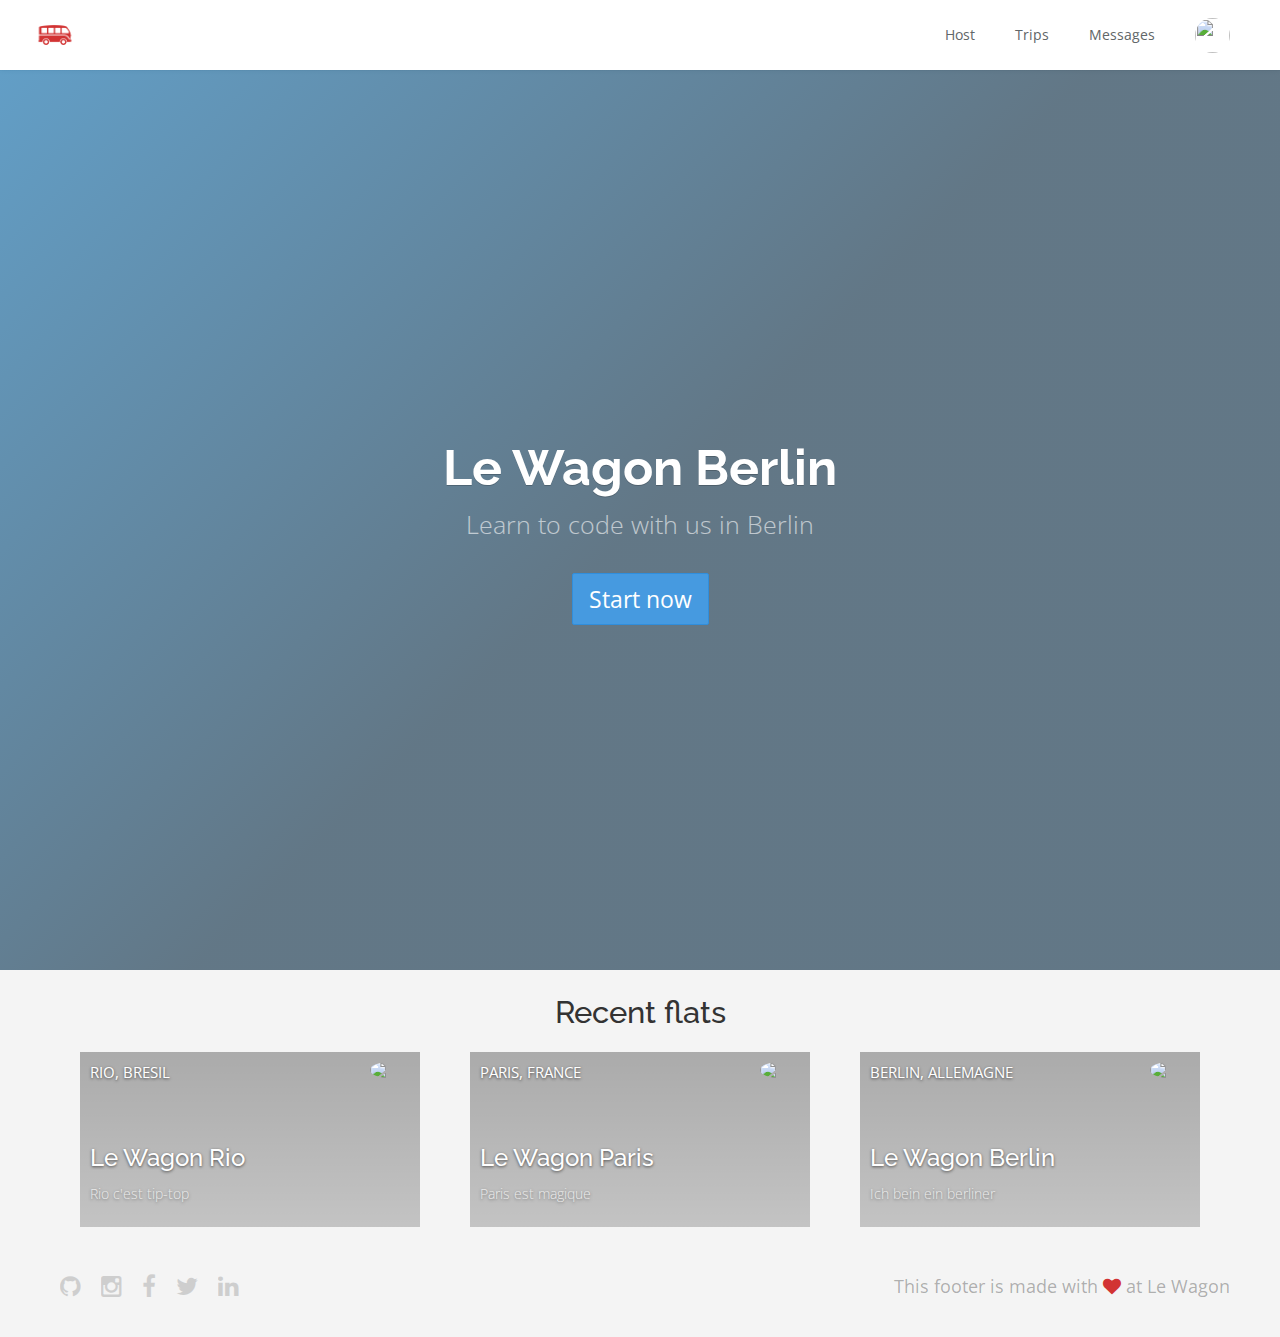
==== commit cb0743ee: "Automated commit at 2018-08-06 12:59:27 UTC by middleman-deploy 2.0.0-alpha" ====
--- a/index.html
+++ b/index.html
@@ -7,20 +7,111 @@
           content="width=device-width, initial-scale=1, shrink-to-fit=no">
     <!-- Use the title from a page's frontmatter if it has one -->
     <title>Le Wagon - Middleman</title>
-    <link href="stylesheets/application-3c48b980.css" rel="stylesheet" />
+    <link href="stylesheets/application-592bfbfe.css" rel="stylesheet" />
     <script src="javascripts/application-93de88c9.js"></script>
     <link href="images/favicon-f15af148.png" rel="icon" type="image/png" />
   </head>
   <body>
-    <div id="home">
-  <div class="home-content">
-    <img src="images/logo-acc9c0ec.png" width="200" alt="Logo" />
-    <p>
-      Middleman is now running!
-    </p>
-    <p class="about">
-      <a href="about.html">More about this template</a>
-    </p>
+    <!-- layouts/layout.erb -->
+    <div class="navbar-wagon">
+  <!-- Logo -->
+  <a href="/" class="navbar-wagon-brand">
+<!--     <img src="images/logo-acc9c0ec.png" alt="logo">
+ -->    <img src="images/logo-acc9c0ec.png" alt="logo" />
+  </a>
+
+  <!-- Right Navigation -->
+  <div class="navbar-wagon-right hidden-xs hidden-sm">
+
+    <a href="" class="navbar-wagon-item navbar-wagon-link">Host</a>
+    <a href="" class="navbar-wagon-item navbar-wagon-link">Trips</a>
+    <a href="" class="navbar-wagon-item navbar-wagon-link">Messages</a>
+
+    <!-- Profile picture with dropdown list -->
+    <div class="navbar-wagon-item">
+      <div class="dropdown">
+        <img src="https://kitt.lewagon.com/placeholder/users/ssaunier" class="avatar dropdown-toggle" id="navbar-wagon-menu" data-toggle="dropdown">
+        <ul class="dropdown-menu dropdown-menu-right navbar-wagon-dropdown-menu">
+          <li><a href="#">Profile</a></li>
+          <li><a href="#">Dashboard</a></li>
+          <li><a href="#">Log Out</a></li>
+        </ul>
+      </div>
+    </div>
+  </div>
+
+  <!-- Dropdown appearing on mobile only -->
+  <div class="navbar-wagon-item hidden-md hidden-lg">
+    <div class="dropdown">
+      <i class="fa fa-bars dropdown-toggle" data-toggle="dropdown"></i>
+      <ul class="dropdown-menu dropdown-menu-right navbar-wagon-dropdown-menu">
+        <li><a href="#">Host</a></li>
+        <li><a href="#">Trips</a></li>
+        <li><a href="#">Messagese</a></li>
+      </ul>
+    </div>
+  </div>
+</div>
+
+    <div class="banner" style="background-image: linear-gradient(-225deg, rgba(0,101,168,0.6) 0%, rgba(0,36,61,0.6) 50%), url('https://kitt.lewagon.com/placeholder/cities/berlin');">
+  <div class="banner-content">
+    <h1>Le Wagon Berlin</h1>
+    <p>Learn to code with us in Berlin</p>
+    <a class="btn btn-primary btn-lg">Start now</a>
+  </div>
+</div>
+<div class="container">
+  <div class="row">
+    <h3 class="text-center">Recent flats</h3>
+      <div class="col-xs-12 col-sm-4">
+        <!-- insert <div class="card"> -->
+          <div class="card" style="background-image: linear-gradient(rgba(0,0,0,0.3), rgba(0,0,0,0.2)), url(https://kitt.lewagon.com/placeholder/cities/rio );">
+            <div class="card-category">Rio, Bresil</div>
+            <div class="card-description">
+              <h2>Le Wagon Rio</h2>
+              <p>Rio c'est tip-top</p>
+            </div>
+            <img class="card-user" src= https://kitt.lewagon.com/placeholder/users/ssaunier >
+            <a class="card-link" href="#" ></a>
+          </div>
+      </div>
+      <div class="col-xs-12 col-sm-4">
+        <!-- insert <div class="card"> -->
+          <div class="card" style="background-image: linear-gradient(rgba(0,0,0,0.3), rgba(0,0,0,0.2)), url(https://kitt.lewagon.com/placeholder/cities/paris );">
+            <div class="card-category">Paris, France</div>
+            <div class="card-description">
+              <h2>Le Wagon Paris</h2>
+              <p>Paris est magique</p>
+            </div>
+            <img class="card-user" src= https://kitt.lewagon.com/placeholder/users/monsieurpaillard >
+            <a class="card-link" href="#" ></a>
+          </div>
+      </div>
+      <div class="col-xs-12 col-sm-4">
+        <!-- insert <div class="card"> -->
+          <div class="card" style="background-image: linear-gradient(rgba(0,0,0,0.3), rgba(0,0,0,0.2)), url(https://kitt.lewagon.com/placeholder/cities/berlin );">
+            <div class="card-category">Berlin, Allemagne</div>
+            <div class="card-description">
+              <h2>Le Wagon Berlin</h2>
+              <p>Ich bein ein berliner</p>
+            </div>
+            <img class="card-user" src= https://kitt.lewagon.com/placeholder/users/papillard >
+            <a class="card-link" href="#" ></a>
+          </div>
+      </div>
+  </div>
+</div>
+
+    <div class="footer">
+  <div class="footer-links">
+    <a href="#"><i class="fa fa-github"></i></a>
+    <a href="#"><i class="fa fa-instagram"></i></a>
+    <a href="#"><i class="fa fa-facebook"></i></a>
+    <a href="#"><i class="fa fa-twitter"></i></a>
+    <a href="#"><i class="fa fa-linkedin"></i></a>
+  </div>
+  <div class="footer-copyright">
+    This footer is made with <i class="fa fa-heart"></i> at Le Wagon
   </div>
 </div>
 
--- a/stylesheets/application-592bfbfe.css
+++ b/stylesheets/application-592bfbfe.css
@@ -0,0 +1,8 @@
+@import url("https://fonts.googleapis.com/css?family=Open+Sans:400,300,700|Raleway:400,100,300,700,500");/*!
+ * Bootstrap v3.3.7 (http://getbootstrap.com)
+ * Copyright 2011-2016 Twitter, Inc.
+ * Licensed under MIT (https://github.com/twbs/bootstrap/blob/master/LICENSE)
+ *//*! normalize.css v3.0.3 | MIT License | github.com/necolas/normalize.css */html{font-family:sans-serif;-ms-text-size-adjust:100%;-webkit-text-size-adjust:100%}body{margin:0}article,aside,details,figcaption,figure,footer,header,hgroup,main,menu,nav,section,summary{display:block}audio,canvas,progress,video{display:inline-block;vertical-align:baseline}audio:not([controls]){display:none;height:0}[hidden],template{display:none}a{background-color:transparent}a:active,a:hover{outline:0}abbr[title]{border-bottom:1px dotted}b,strong{font-weight:bold}dfn{font-style:italic}h1{font-size:2em;margin:0.67em 0}mark{background:#ff0;color:#000}small{font-size:80%}sub,sup{font-size:75%;line-height:0;position:relative;vertical-align:baseline}sup{top:-0.5em}sub{bottom:-0.25em}img{border:0}svg:not(:root){overflow:hidden}figure{margin:1em 40px}hr{-webkit-box-sizing:content-box;box-sizing:content-box;height:0}pre{overflow:auto}code,kbd,pre,samp{font-family:monospace, monospace;font-size:1em}button,input,optgroup,select,textarea{color:inherit;font:inherit;margin:0}button{overflow:visible}button,select{text-transform:none}button,html input[type="button"],input[type="reset"],input[type="submit"]{-webkit-appearance:button;cursor:pointer}button[disabled],html input[disabled]{cursor:default}button::-moz-focus-inner,input::-moz-focus-inner{border:0;padding:0}input{line-height:normal}input[type="checkbox"],input[type="radio"]{-webkit-box-sizing:border-box;box-sizing:border-box;padding:0}input[type="number"]::-webkit-inner-spin-button,input[type="number"]::-webkit-outer-spin-button{height:auto}input[type="search"]{-webkit-appearance:textfield;-webkit-box-sizing:content-box;box-sizing:content-box}input[type="search"]::-webkit-search-cancel-button,input[type="search"]::-webkit-search-decoration{-webkit-appearance:none}fieldset{border:1px solid #c0c0c0;margin:0 2px;padding:0.35em 0.625em 0.75em}legend{border:0;padding:0}textarea{overflow:auto}optgroup{font-weight:bold}table{border-collapse:collapse;border-spacing:0}td,th{padding:0}/*! Source: https://github.com/h5bp/html5-boilerplate/blob/master/src/css/main.css */@media print{*,*:before,*:after{background:transparent !important;color:#000 !important;-webkit-box-shadow:none !important;box-shadow:none !important;text-shadow:none !important}a,a:visited{text-decoration:underline}a[href]:after{content:" (" attr(href) ")"}abbr[title]:after{content:" (" attr(title) ")"}a[href^="#"]:after,a[href^="javascript:"]:after{content:""}pre,blockquote{border:1px solid #999;page-break-inside:avoid}thead{display:table-header-group}tr,img{page-break-inside:avoid}img{max-width:100% !important}p,h2,h3{orphans:3;widows:3}h2,h3{page-break-after:avoid}.navbar{display:none}.btn>.caret,.dropup>.btn>.caret{border-top-color:#000 !important}.label{border:1px solid #000}.table{border-collapse:collapse !important}.table td,.table th{background-color:#fff !important}.table-bordered th,.table-bordered td{border:1px solid #ddd !important}}@font-face{font-family:'Glyphicons Halflings';src:url("../assets/bootstrap/glyphicons-halflings-regular-86b6f62b.eot");src:url("../assets/bootstrap/glyphicons-halflings-regular-86b6f62b.eot?#iefix") format("embedded-opentype"),url("../assets/bootstrap/glyphicons-halflings-regular-ca35b697.woff2") format("woff2"),url("../assets/bootstrap/glyphicons-halflings-regular-278e49a8.woff") format("woff"),url("../assets/bootstrap/glyphicons-halflings-regular-44bc1850.ttf") format("truetype"),url("../assets/bootstrap/glyphicons-halflings-regular-de51a849.svg#glyphicons_halflingsregular") format("svg")}.glyphicon{position:relative;top:1px;display:inline-block;font-family:'Glyphicons Halflings';font-style:normal;font-weight:normal;line-height:1;-webkit-font-smoothing:antialiased;-moz-osx-font-smoothing:grayscale}.glyphicon-asterisk:before{content:"\002a"}.glyphicon-plus:before{content:"\002b"}.glyphicon-euro:before,.glyphicon-eur:before{content:"\20ac"}.glyphicon-minus:before{content:"\2212"}.glyphicon-cloud:before{content:"\2601"}.glyphicon-envelope:before{content:"\2709"}.glyphicon-pencil:before{content:"\270f"}.glyphicon-glass:before{content:"\e001"}.glyphicon-music:before{content:"\e002"}.glyphicon-search:before{content:"\e003"}.glyphicon-heart:before{content:"\e005"}.glyphicon-star:before{content:"\e006"}.glyphicon-star-empty:before{content:"\e007"}.glyphicon-user:before{content:"\e008"}.glyphicon-film:before{content:"\e009"}.glyphicon-th-large:before{content:"\e010"}.glyphicon-th:before{content:"\e011"}.glyphicon-th-list:before{content:"\e012"}.glyphicon-ok:before{content:"\e013"}.glyphicon-remove:before{content:"\e014"}.glyphicon-zoom-in:before{content:"\e015"}.glyphicon-zoom-out:before{content:"\e016"}.glyphicon-off:before{content:"\e017"}.glyphicon-signal:before{content:"\e018"}.glyphicon-cog:before{content:"\e019"}.glyphicon-trash:before{content:"\e020"}.glyphicon-home:before{content:"\e021"}.glyphicon-file:before{content:"\e022"}.glyphicon-time:before{content:"\e023"}.glyphicon-road:before{content:"\e024"}.glyphicon-download-alt:before{content:"\e025"}.glyphicon-download:before{content:"\e026"}.glyphicon-upload:before{content:"\e027"}.glyphicon-inbox:before{content:"\e028"}.glyphicon-play-circle:before{content:"\e029"}.glyphicon-repeat:before{content:"\e030"}.glyphicon-refresh:before{content:"\e031"}.glyphicon-list-alt:before{content:"\e032"}.glyphicon-lock:before{content:"\e033"}.glyphicon-flag:before{content:"\e034"}.glyphicon-headphones:before{content:"\e035"}.glyphicon-volume-off:before{content:"\e036"}.glyphicon-volume-down:before{content:"\e037"}.glyphicon-volume-up:before{content:"\e038"}.glyphicon-qrcode:before{content:"\e039"}.glyphicon-barcode:before{content:"\e040"}.glyphicon-tag:before{content:"\e041"}.glyphicon-tags:before{content:"\e042"}.glyphicon-book:before{content:"\e043"}.glyphicon-bookmark:before{content:"\e044"}.glyphicon-print:before{content:"\e045"}.glyphicon-camera:before{content:"\e046"}.glyphicon-font:before{content:"\e047"}.glyphicon-bold:before{content:"\e048"}.glyphicon-italic:before{content:"\e049"}.glyphicon-text-height:before{content:"\e050"}.glyphicon-text-width:before{content:"\e051"}.glyphicon-align-left:before{content:"\e052"}.glyphicon-align-center:before{content:"\e053"}.glyphicon-align-right:before{content:"\e054"}.glyphicon-align-justify:before{content:"\e055"}.glyphicon-list:before{content:"\e056"}.glyphicon-indent-left:before{content:"\e057"}.glyphicon-indent-right:before{content:"\e058"}.glyphicon-facetime-video:before{content:"\e059"}.glyphicon-picture:before{content:"\e060"}.glyphicon-map-marker:before{content:"\e062"}.glyphicon-adjust:before{content:"\e063"}.glyphicon-tint:before{content:"\e064"}.glyphicon-edit:before{content:"\e065"}.glyphicon-share:before{content:"\e066"}.glyphicon-check:before{content:"\e067"}.glyphicon-move:before{content:"\e068"}.glyphicon-step-backward:before{content:"\e069"}.glyphicon-fast-backward:before{content:"\e070"}.glyphicon-backward:before{content:"\e071"}.glyphicon-play:before{content:"\e072"}.glyphicon-pause:before{content:"\e073"}.glyphicon-stop:before{content:"\e074"}.glyphicon-forward:before{content:"\e075"}.glyphicon-fast-forward:before{content:"\e076"}.glyphicon-step-forward:before{content:"\e077"}.glyphicon-eject:before{content:"\e078"}.glyphicon-chevron-left:before{content:"\e079"}.glyphicon-chevron-right:before{content:"\e080"}.glyphicon-plus-sign:before{content:"\e081"}.glyphicon-minus-sign:before{content:"\e082"}.glyphicon-remove-sign:before{content:"\e083"}.glyphicon-ok-sign:before{content:"\e084"}.glyphicon-question-sign:before{content:"\e085"}.glyphicon-info-sign:before{content:"\e086"}.glyphicon-screenshot:before{content:"\e087"}.glyphicon-remove-circle:before{content:"\e088"}.glyphicon-ok-circle:before{content:"\e089"}.glyphicon-ban-circle:before{content:"\e090"}.glyphicon-arrow-left:before{content:"\e091"}.glyphicon-arrow-right:before{content:"\e092"}.glyphicon-arrow-up:before{content:"\e093"}.glyphicon-arrow-down:before{content:"\e094"}.glyphicon-share-alt:before{content:"\e095"}.glyphicon-resize-full:before{content:"\e096"}.glyphicon-resize-small:before{content:"\e097"}.glyphicon-exclamation-sign:before{content:"\e101"}.glyphicon-gift:before{content:"\e102"}.glyphicon-leaf:before{content:"\e103"}.glyphicon-fire:before{content:"\e104"}.glyphicon-eye-open:before{content:"\e105"}.glyphicon-eye-close:before{content:"\e106"}.glyphicon-warning-sign:before{content:"\e107"}.glyphicon-plane:before{content:"\e108"}.glyphicon-calendar:before{content:"\e109"}.glyphicon-random:before{content:"\e110"}.glyphicon-comment:before{content:"\e111"}.glyphicon-magnet:before{content:"\e112"}.glyphicon-chevron-up:before{content:"\e113"}.glyphicon-chevron-down:before{content:"\e114"}.glyphicon-retweet:before{content:"\e115"}.glyphicon-shopping-cart:before{content:"\e116"}.glyphicon-folder-close:before{content:"\e117"}.glyphicon-folder-open:before{content:"\e118"}.glyphicon-resize-vertical:before{content:"\e119"}.glyphicon-resize-horizontal:before{content:"\e120"}.glyphicon-hdd:before{content:"\e121"}.glyphicon-bullhorn:before{content:"\e122"}.glyphicon-bell:before{content:"\e123"}.glyphicon-certificate:before{content:"\e124"}.glyphicon-thumbs-up:before{content:"\e125"}.glyphicon-thumbs-down:before{content:"\e126"}.glyphicon-hand-right:before{content:"\e127"}.glyphicon-hand-left:before{content:"\e128"}.glyphicon-hand-up:before{content:"\e129"}.glyphicon-hand-down:before{content:"\e130"}.glyphicon-circle-arrow-right:before{content:"\e131"}.glyphicon-circle-arrow-left:before{content:"\e132"}.glyphicon-circle-arrow-up:before{content:"\e133"}.glyphicon-circle-arrow-down:before{content:"\e134"}.glyphicon-globe:before{content:"\e135"}.glyphicon-wrench:before{content:"\e136"}.glyphicon-tasks:before{content:"\e137"}.glyphicon-filter:before{content:"\e138"}.glyphicon-briefcase:before{content:"\e139"}.glyphicon-fullscreen:before{content:"\e140"}.glyphicon-dashboard:before{content:"\e141"}.glyphicon-paperclip:before{content:"\e142"}.glyphicon-heart-empty:before{content:"\e143"}.glyphicon-link:before{content:"\e144"}.glyphicon-phone:before{content:"\e145"}.glyphicon-pushpin:before{content:"\e146"}.glyphicon-usd:before{content:"\e148"}.glyphicon-gbp:before{content:"\e149"}.glyphicon-sort:before{content:"\e150"}.glyphicon-sort-by-alphabet:before{content:"\e151"}.glyphicon-sort-by-alphabet-alt:before{content:"\e152"}.glyphicon-sort-by-order:before{content:"\e153"}.glyphicon-sort-by-order-alt:before{content:"\e154"}.glyphicon-sort-by-attributes:before{content:"\e155"}.glyphicon-sort-by-attributes-alt:before{content:"\e156"}.glyphicon-unchecked:before{content:"\e157"}.glyphicon-expand:before{content:"\e158"}.glyphicon-collapse-down:before{content:"\e159"}.glyphicon-collapse-up:before{content:"\e160"}.glyphicon-log-in:before{content:"\e161"}.glyphicon-flash:before{content:"\e162"}.glyphicon-log-out:before{content:"\e163"}.glyphicon-new-window:before{content:"\e164"}.glyphicon-record:before{content:"\e165"}.glyphicon-save:before{content:"\e166"}.glyphicon-open:before{content:"\e167"}.glyphicon-saved:before{content:"\e168"}.glyphicon-import:before{content:"\e169"}.glyphicon-export:before{content:"\e170"}.glyphicon-send:before{content:"\e171"}.glyphicon-floppy-disk:before{content:"\e172"}.glyphicon-floppy-saved:before{content:"\e173"}.glyphicon-floppy-remove:before{content:"\e174"}.glyphicon-floppy-save:before{content:"\e175"}.glyphicon-floppy-open:before{content:"\e176"}.glyphicon-credit-card:before{content:"\e177"}.glyphicon-transfer:before{content:"\e178"}.glyphicon-cutlery:before{content:"\e179"}.glyphicon-header:before{content:"\e180"}.glyphicon-compressed:before{content:"\e181"}.glyphicon-earphone:before{content:"\e182"}.glyphicon-phone-alt:before{content:"\e183"}.glyphicon-tower:before{content:"\e184"}.glyphicon-stats:before{content:"\e185"}.glyphicon-sd-video:before{content:"\e186"}.glyphicon-hd-video:before{content:"\e187"}.glyphicon-subtitles:before{content:"\e188"}.glyphicon-sound-stereo:before{content:"\e189"}.glyphicon-sound-dolby:before{content:"\e190"}.glyphicon-sound-5-1:before{content:"\e191"}.glyphicon-sound-6-1:before{content:"\e192"}.glyphicon-sound-7-1:before{content:"\e193"}.glyphicon-copyright-mark:before{content:"\e194"}.glyphicon-registration-mark:before{content:"\e195"}.glyphicon-cloud-download:before{content:"\e197"}.glyphicon-cloud-upload:before{content:"\e198"}.glyphicon-tree-conifer:before{content:"\e199"}.glyphicon-tree-deciduous:before{content:"\e200"}.glyphicon-cd:before{content:"\e201"}.glyphicon-save-file:before{content:"\e202"}.glyphicon-open-file:before{content:"\e203"}.glyphicon-level-up:before{content:"\e204"}.glyphicon-copy:before{content:"\e205"}.glyphicon-paste:before{content:"\e206"}.glyphicon-alert:before{content:"\e209"}.glyphicon-equalizer:before{content:"\e210"}.glyphicon-king:before{content:"\e211"}.glyphicon-queen:before{content:"\e212"}.glyphicon-pawn:before{content:"\e213"}.glyphicon-bishop:before{content:"\e214"}.glyphicon-knight:before{content:"\e215"}.glyphicon-baby-formula:before{content:"\e216"}.glyphicon-tent:before{content:"\26fa"}.glyphicon-blackboard:before{content:"\e218"}.glyphicon-bed:before{content:"\e219"}.glyphicon-apple:before{content:"\f8ff"}.glyphicon-erase:before{content:"\e221"}.glyphicon-hourglass:before{content:"\231b"}.glyphicon-lamp:before{content:"\e223"}.glyphicon-duplicate:before{content:"\e224"}.glyphicon-piggy-bank:before{content:"\e225"}.glyphicon-scissors:before{content:"\e226"}.glyphicon-bitcoin:before{content:"\e227"}.glyphicon-btc:before{content:"\e227"}.glyphicon-xbt:before{content:"\e227"}.glyphicon-yen:before{content:"\00a5"}.glyphicon-jpy:before{content:"\00a5"}.glyphicon-ruble:before{content:"\20bd"}.glyphicon-rub:before{content:"\20bd"}.glyphicon-scale:before{content:"\e230"}.glyphicon-ice-lolly:before{content:"\e231"}.glyphicon-ice-lolly-tasted:before{content:"\e232"}.glyphicon-education:before{content:"\e233"}.glyphicon-option-horizontal:before{content:"\e234"}.glyphicon-option-vertical:before{content:"\e235"}.glyphicon-menu-hamburger:before{content:"\e236"}.glyphicon-modal-window:before{content:"\e237"}.glyphicon-oil:before{content:"\e238"}.glyphicon-grain:before{content:"\e239"}.glyphicon-sunglasses:before{content:"\e240"}.glyphicon-text-size:before{content:"\e241"}.glyphicon-text-color:before{content:"\e242"}.glyphicon-text-background:before{content:"\e243"}.glyphicon-object-align-top:before{content:"\e244"}.glyphicon-object-align-bottom:before{content:"\e245"}.glyphicon-object-align-horizontal:before{content:"\e246"}.glyphicon-object-align-left:before{content:"\e247"}.glyphicon-object-align-vertical:before{content:"\e248"}.glyphicon-object-align-right:before{content:"\e249"}.glyphicon-triangle-right:before{content:"\e250"}.glyphicon-triangle-left:before{content:"\e251"}.glyphicon-triangle-bottom:before{content:"\e252"}.glyphicon-triangle-top:before{content:"\e253"}.glyphicon-console:before{content:"\e254"}.glyphicon-superscript:before{content:"\e255"}.glyphicon-subscript:before{content:"\e256"}.glyphicon-menu-left:before{content:"\e257"}.glyphicon-menu-right:before{content:"\e258"}.glyphicon-menu-down:before{content:"\e259"}.glyphicon-menu-up:before{content:"\e260"}*{-webkit-box-sizing:border-box;box-sizing:border-box}*:before,*:after{-webkit-box-sizing:border-box;box-sizing:border-box}html{font-size:10px;-webkit-tap-highlight-color:transparent}body{font-family:"Open Sans", "Helvetica", "sans-serif";font-size:18px;line-height:1.42857143;color:#333333;background-color:#F4F4F4}input,button,select,textarea{font-family:inherit;font-size:inherit;line-height:inherit}a{color:#469AE0;text-decoration:none}a:hover,a:focus{color:#1f74ba;text-decoration:underline}a:focus{outline:5px auto -webkit-focus-ring-color;outline-offset:-2px}figure{margin:0}img{vertical-align:middle}.img-responsive{display:block;max-width:100%;height:auto}.img-rounded{border-radius:2px}.img-thumbnail{padding:4px;line-height:1.42857143;background-color:#F4F4F4;border:1px solid #ddd;border-radius:2px;-webkit-transition:all 0.2s ease-in-out;transition:all 0.2s ease-in-out;display:inline-block;max-width:100%;height:auto}.img-circle{border-radius:50%}hr{margin-top:25px;margin-bottom:25px;border:0;border-top:1px solid #eeeeee}.sr-only{position:absolute;width:1px;height:1px;margin:-1px;padding:0;overflow:hidden;clip:rect(0, 0, 0, 0);border:0}.sr-only-focusable:active,.sr-only-focusable:focus{position:static;width:auto;height:auto;margin:0;overflow:visible;clip:auto}[role="button"]{cursor:pointer}h1,h2,h3,h4,h5,h6,.h1,.h2,.h3,.h4,.h5,.h6{font-family:"Raleway", "Helvetica", "sans-serif";font-weight:500;line-height:1.1;color:inherit}h1 small,h1 .small,h2 small,h2 .small,h3 small,h3 .small,h4 small,h4 .small,h5 small,h5 .small,h6 small,h6 .small,.h1 small,.h1 .small,.h2 small,.h2 .small,.h3 small,.h3 .small,.h4 small,.h4 .small,.h5 small,.h5 .small,.h6 small,.h6 .small{font-weight:normal;line-height:1;color:#777777}h1,.h1,h2,.h2,h3,.h3{margin-top:25px;margin-bottom:12.5px}h1 small,h1 .small,.h1 small,.h1 .small,h2 small,h2 .small,.h2 small,.h2 .small,h3 small,h3 .small,.h3 small,.h3 .small{font-size:65%}h4,.h4,h5,.h5,h6,.h6{margin-top:12.5px;margin-bottom:12.5px}h4 small,h4 .small,.h4 small,.h4 .small,h5 small,h5 .small,.h5 small,.h5 .small,h6 small,h6 .small,.h6 small,.h6 .small{font-size:75%}h1,.h1{font-size:46px}h2,.h2{font-size:38px}h3,.h3{font-size:31px}h4,.h4{font-size:23px}h5,.h5{font-size:18px}h6,.h6{font-size:16px}p{margin:0 0 12.5px}.lead{margin-bottom:25px;font-size:20px;font-weight:300;line-height:1.4}@media (min-width: 768px){.lead{font-size:27px}}small,.small{font-size:88%}mark,.mark{background-color:#fcf8e3;padding:.2em}.text-left{text-align:left}.text-right{text-align:right}.text-center{text-align:center}.text-justify{text-align:justify}.text-nowrap{white-space:nowrap}.text-lowercase{text-transform:lowercase}.text-uppercase,.initialism{text-transform:uppercase}.text-capitalize{text-transform:capitalize}.text-muted{color:#777777}.text-primary{color:#469AE0}a.text-primary:hover,a.text-primary:focus{color:#2381d0}.text-success{color:#3c763d}a.text-success:hover,a.text-success:focus{color:#2b542c}.text-info{color:#31708f}a.text-info:hover,a.text-info:focus{color:#245269}.text-warning{color:#8a6d3b}a.text-warning:hover,a.text-warning:focus{color:#66512c}.text-danger{color:#a94442}a.text-danger:hover,a.text-danger:focus{color:#843534}.bg-primary{color:#fff}.bg-primary{background-color:#469AE0}a.bg-primary:hover,a.bg-primary:focus{background-color:#2381d0}.bg-success{background-color:#dff0d8}a.bg-success:hover,a.bg-success:focus{background-color:#c1e2b3}.bg-info{background-color:#d9edf7}a.bg-info:hover,a.bg-info:focus{background-color:#afd9ee}.bg-warning{background-color:#fcf8e3}a.bg-warning:hover,a.bg-warning:focus{background-color:#f7ecb5}.bg-danger{background-color:#f2dede}a.bg-danger:hover,a.bg-danger:focus{background-color:#e4b9b9}.page-header{padding-bottom:11.5px;margin:50px 0 25px;border-bottom:1px solid #eeeeee}ul,ol{margin-top:0;margin-bottom:12.5px}ul ul,ul ol,ol ul,ol ol{margin-bottom:0}.list-unstyled{padding-left:0;list-style:none}.list-inline{padding-left:0;list-style:none;margin-left:-5px}.list-inline>li{display:inline-block;padding-left:5px;padding-right:5px}dl{margin-top:0;margin-bottom:25px}dt,dd{line-height:1.42857143}dt{font-weight:bold}dd{margin-left:0}.dl-horizontal dd:before,.dl-horizontal dd:after{content:" ";display:table}.dl-horizontal dd:after{clear:both}@media (min-width: 768px){.dl-horizontal dt{float:left;width:160px;clear:left;text-align:right;overflow:hidden;text-overflow:ellipsis;white-space:nowrap}.dl-horizontal dd{margin-left:180px}}abbr[title],abbr[data-original-title]{cursor:help;border-bottom:1px dotted #777777}.initialism{font-size:90%}blockquote{padding:12.5px 25px;margin:0 0 25px;font-size:22.5px;border-left:5px solid #eeeeee}blockquote p:last-child,blockquote ul:last-child,blockquote ol:last-child{margin-bottom:0}blockquote footer,blockquote small,blockquote .small{display:block;font-size:80%;line-height:1.42857143;color:#777777}blockquote footer:before,blockquote small:before,blockquote .small:before{content:'\2014 \00A0'}.blockquote-reverse,blockquote.pull-right{padding-right:15px;padding-left:0;border-right:5px solid #eeeeee;border-left:0;text-align:right}.blockquote-reverse footer:before,.blockquote-reverse small:before,.blockquote-reverse .small:before,blockquote.pull-right footer:before,blockquote.pull-right small:before,blockquote.pull-right .small:before{content:''}.blockquote-reverse footer:after,.blockquote-reverse small:after,.blockquote-reverse .small:after,blockquote.pull-right footer:after,blockquote.pull-right small:after,blockquote.pull-right .small:after{content:'\00A0 \2014'}address{margin-bottom:25px;font-style:normal;line-height:1.42857143}code,kbd,pre,samp{font-family:Menlo, Monaco, Consolas, "Courier New", monospace}code{padding:2px 4px;font-size:90%;color:#c7254e;background-color:#f9f2f4;border-radius:2px}kbd{padding:2px 4px;font-size:90%;color:#fff;background-color:#333;border-radius:2px;-webkit-box-shadow:inset 0 -1px 0 rgba(0,0,0,0.25);box-shadow:inset 0 -1px 0 rgba(0,0,0,0.25)}kbd kbd{padding:0;font-size:100%;font-weight:bold;-webkit-box-shadow:none;box-shadow:none}pre{display:block;padding:12px;margin:0 0 12.5px;font-size:17px;line-height:1.42857143;word-break:break-all;word-wrap:break-word;color:#333333;background-color:#f5f5f5;border:1px solid #ccc;border-radius:2px}pre code{padding:0;font-size:inherit;color:inherit;white-space:pre-wrap;background-color:transparent;border-radius:0}.pre-scrollable{max-height:340px;overflow-y:scroll}.container{margin-right:auto;margin-left:auto;padding-left:15px;padding-right:15px}.container:before,.container:after{content:" ";display:table}.container:after{clear:both}@media (min-width: 768px){.container{width:750px}}@media (min-width: 992px){.container{width:970px}}@media (min-width: 1200px){.container{width:1170px}}.container-fluid{margin-right:auto;margin-left:auto;padding-left:15px;padding-right:15px}.container-fluid:before,.container-fluid:after{content:" ";display:table}.container-fluid:after{clear:both}.row{margin-left:-15px;margin-right:-15px}.row:before,.row:after{content:" ";display:table}.row:after{clear:both}.col-xs-1,.col-sm-1,.col-md-1,.col-lg-1,.col-xs-2,.col-sm-2,.col-md-2,.col-lg-2,.col-xs-3,.col-sm-3,.col-md-3,.col-lg-3,.col-xs-4,.col-sm-4,.col-md-4,.col-lg-4,.col-xs-5,.col-sm-5,.col-md-5,.col-lg-5,.col-xs-6,.col-sm-6,.col-md-6,.col-lg-6,.col-xs-7,.col-sm-7,.col-md-7,.col-lg-7,.col-xs-8,.col-sm-8,.col-md-8,.col-lg-8,.col-xs-9,.col-sm-9,.col-md-9,.col-lg-9,.col-xs-10,.col-sm-10,.col-md-10,.col-lg-10,.col-xs-11,.col-sm-11,.col-md-11,.col-lg-11,.col-xs-12,.col-sm-12,.col-md-12,.col-lg-12{position:relative;min-height:1px;padding-left:15px;padding-right:15px}.col-xs-1,.col-xs-2,.col-xs-3,.col-xs-4,.col-xs-5,.col-xs-6,.col-xs-7,.col-xs-8,.col-xs-9,.col-xs-10,.col-xs-11,.col-xs-12{float:left}.col-xs-1{width:8.33333333%}.col-xs-2{width:16.66666667%}.col-xs-3{width:25%}.col-xs-4{width:33.33333333%}.col-xs-5{width:41.66666667%}.col-xs-6{width:50%}.col-xs-7{width:58.33333333%}.col-xs-8{width:66.66666667%}.col-xs-9{width:75%}.col-xs-10{width:83.33333333%}.col-xs-11{width:91.66666667%}.col-xs-12{width:100%}.col-xs-pull-0{right:auto}.col-xs-pull-1{right:8.33333333%}.col-xs-pull-2{right:16.66666667%}.col-xs-pull-3{right:25%}.col-xs-pull-4{right:33.33333333%}.col-xs-pull-5{right:41.66666667%}.col-xs-pull-6{right:50%}.col-xs-pull-7{right:58.33333333%}.col-xs-pull-8{right:66.66666667%}.col-xs-pull-9{right:75%}.col-xs-pull-10{right:83.33333333%}.col-xs-pull-11{right:91.66666667%}.col-xs-pull-12{right:100%}.col-xs-push-0{left:auto}.col-xs-push-1{left:8.33333333%}.col-xs-push-2{left:16.66666667%}.col-xs-push-3{left:25%}.col-xs-push-4{left:33.33333333%}.col-xs-push-5{left:41.66666667%}.col-xs-push-6{left:50%}.col-xs-push-7{left:58.33333333%}.col-xs-push-8{left:66.66666667%}.col-xs-push-9{left:75%}.col-xs-push-10{left:83.33333333%}.col-xs-push-11{left:91.66666667%}.col-xs-push-12{left:100%}.col-xs-offset-0{margin-left:0%}.col-xs-offset-1{margin-left:8.33333333%}.col-xs-offset-2{margin-left:16.66666667%}.col-xs-offset-3{margin-left:25%}.col-xs-offset-4{margin-left:33.33333333%}.col-xs-offset-5{margin-left:41.66666667%}.col-xs-offset-6{margin-left:50%}.col-xs-offset-7{margin-left:58.33333333%}.col-xs-offset-8{margin-left:66.66666667%}.col-xs-offset-9{margin-left:75%}.col-xs-offset-10{margin-left:83.33333333%}.col-xs-offset-11{margin-left:91.66666667%}.col-xs-offset-12{margin-left:100%}@media (min-width: 768px){.col-sm-1,.col-sm-2,.col-sm-3,.col-sm-4,.col-sm-5,.col-sm-6,.col-sm-7,.col-sm-8,.col-sm-9,.col-sm-10,.col-sm-11,.col-sm-12{float:left}.col-sm-1{width:8.33333333%}.col-sm-2{width:16.66666667%}.col-sm-3{width:25%}.col-sm-4{width:33.33333333%}.col-sm-5{width:41.66666667%}.col-sm-6{width:50%}.col-sm-7{width:58.33333333%}.col-sm-8{width:66.66666667%}.col-sm-9{width:75%}.col-sm-10{width:83.33333333%}.col-sm-11{width:91.66666667%}.col-sm-12{width:100%}.col-sm-pull-0{right:auto}.col-sm-pull-1{right:8.33333333%}.col-sm-pull-2{right:16.66666667%}.col-sm-pull-3{right:25%}.col-sm-pull-4{right:33.33333333%}.col-sm-pull-5{right:41.66666667%}.col-sm-pull-6{right:50%}.col-sm-pull-7{right:58.33333333%}.col-sm-pull-8{right:66.66666667%}.col-sm-pull-9{right:75%}.col-sm-pull-10{right:83.33333333%}.col-sm-pull-11{right:91.66666667%}.col-sm-pull-12{right:100%}.col-sm-push-0{left:auto}.col-sm-push-1{left:8.33333333%}.col-sm-push-2{left:16.66666667%}.col-sm-push-3{left:25%}.col-sm-push-4{left:33.33333333%}.col-sm-push-5{left:41.66666667%}.col-sm-push-6{left:50%}.col-sm-push-7{left:58.33333333%}.col-sm-push-8{left:66.66666667%}.col-sm-push-9{left:75%}.col-sm-push-10{left:83.33333333%}.col-sm-push-11{left:91.66666667%}.col-sm-push-12{left:100%}.col-sm-offset-0{margin-left:0%}.col-sm-offset-1{margin-left:8.33333333%}.col-sm-offset-2{margin-left:16.66666667%}.col-sm-offset-3{margin-left:25%}.col-sm-offset-4{margin-left:33.33333333%}.col-sm-offset-5{margin-left:41.66666667%}.col-sm-offset-6{margin-left:50%}.col-sm-offset-7{margin-left:58.33333333%}.col-sm-offset-8{margin-left:66.66666667%}.col-sm-offset-9{margin-left:75%}.col-sm-offset-10{margin-left:83.33333333%}.col-sm-offset-11{margin-left:91.66666667%}.col-sm-offset-12{margin-left:100%}}@media (min-width: 992px){.col-md-1,.col-md-2,.col-md-3,.col-md-4,.col-md-5,.col-md-6,.col-md-7,.col-md-8,.col-md-9,.col-md-10,.col-md-11,.col-md-12{float:left}.col-md-1{width:8.33333333%}.col-md-2{width:16.66666667%}.col-md-3{width:25%}.col-md-4{width:33.33333333%}.col-md-5{width:41.66666667%}.col-md-6{width:50%}.col-md-7{width:58.33333333%}.col-md-8{width:66.66666667%}.col-md-9{width:75%}.col-md-10{width:83.33333333%}.col-md-11{width:91.66666667%}.col-md-12{width:100%}.col-md-pull-0{right:auto}.col-md-pull-1{right:8.33333333%}.col-md-pull-2{right:16.66666667%}.col-md-pull-3{right:25%}.col-md-pull-4{right:33.33333333%}.col-md-pull-5{right:41.66666667%}.col-md-pull-6{right:50%}.col-md-pull-7{right:58.33333333%}.col-md-pull-8{right:66.66666667%}.col-md-pull-9{right:75%}.col-md-pull-10{right:83.33333333%}.col-md-pull-11{right:91.66666667%}.col-md-pull-12{right:100%}.col-md-push-0{left:auto}.col-md-push-1{left:8.33333333%}.col-md-push-2{left:16.66666667%}.col-md-push-3{left:25%}.col-md-push-4{left:33.33333333%}.col-md-push-5{left:41.66666667%}.col-md-push-6{left:50%}.col-md-push-7{left:58.33333333%}.col-md-push-8{left:66.66666667%}.col-md-push-9{left:75%}.col-md-push-10{left:83.33333333%}.col-md-push-11{left:91.66666667%}.col-md-push-12{left:100%}.col-md-offset-0{margin-left:0%}.col-md-offset-1{margin-left:8.33333333%}.col-md-offset-2{margin-left:16.66666667%}.col-md-offset-3{margin-left:25%}.col-md-offset-4{margin-left:33.33333333%}.col-md-offset-5{margin-left:41.66666667%}.col-md-offset-6{margin-left:50%}.col-md-offset-7{margin-left:58.33333333%}.col-md-offset-8{margin-left:66.66666667%}.col-md-offset-9{margin-left:75%}.col-md-offset-10{margin-left:83.33333333%}.col-md-offset-11{margin-left:91.66666667%}.col-md-offset-12{margin-left:100%}}@media (min-width: 1200px){.col-lg-1,.col-lg-2,.col-lg-3,.col-lg-4,.col-lg-5,.col-lg-6,.col-lg-7,.col-lg-8,.col-lg-9,.col-lg-10,.col-lg-11,.col-lg-12{float:left}.col-lg-1{width:8.33333333%}.col-lg-2{width:16.66666667%}.col-lg-3{width:25%}.col-lg-4{width:33.33333333%}.col-lg-5{width:41.66666667%}.col-lg-6{width:50%}.col-lg-7{width:58.33333333%}.col-lg-8{width:66.66666667%}.col-lg-9{width:75%}.col-lg-10{width:83.33333333%}.col-lg-11{width:91.66666667%}.col-lg-12{width:100%}.col-lg-pull-0{right:auto}.col-lg-pull-1{right:8.33333333%}.col-lg-pull-2{right:16.66666667%}.col-lg-pull-3{right:25%}.col-lg-pull-4{right:33.33333333%}.col-lg-pull-5{right:41.66666667%}.col-lg-pull-6{right:50%}.col-lg-pull-7{right:58.33333333%}.col-lg-pull-8{right:66.66666667%}.col-lg-pull-9{right:75%}.col-lg-pull-10{right:83.33333333%}.col-lg-pull-11{right:91.66666667%}.col-lg-pull-12{right:100%}.col-lg-push-0{left:auto}.col-lg-push-1{left:8.33333333%}.col-lg-push-2{left:16.66666667%}.col-lg-push-3{left:25%}.col-lg-push-4{left:33.33333333%}.col-lg-push-5{left:41.66666667%}.col-lg-push-6{left:50%}.col-lg-push-7{left:58.33333333%}.col-lg-push-8{left:66.66666667%}.col-lg-push-9{left:75%}.col-lg-push-10{left:83.33333333%}.col-lg-push-11{left:91.66666667%}.col-lg-push-12{left:100%}.col-lg-offset-0{margin-left:0%}.col-lg-offset-1{margin-left:8.33333333%}.col-lg-offset-2{margin-left:16.66666667%}.col-lg-offset-3{margin-left:25%}.col-lg-offset-4{margin-left:33.33333333%}.col-lg-offset-5{margin-left:41.66666667%}.col-lg-offset-6{margin-left:50%}.col-lg-offset-7{margin-left:58.33333333%}.col-lg-offset-8{margin-left:66.66666667%}.col-lg-offset-9{margin-left:75%}.col-lg-offset-10{margin-left:83.33333333%}.col-lg-offset-11{margin-left:91.66666667%}.col-lg-offset-12{margin-left:100%}}table{background-color:transparent}caption{padding-top:8px;padding-bottom:8px;color:#777777;text-align:left}th{text-align:left}.table{width:100%;max-width:100%;margin-bottom:25px}.table>thead>tr>th,.table>thead>tr>td,.table>tbody>tr>th,.table>tbody>tr>td,.table>tfoot>tr>th,.table>tfoot>tr>td{padding:8px;line-height:1.42857143;vertical-align:top;border-top:1px solid #ddd}.table>thead>tr>th{vertical-align:bottom;border-bottom:2px solid #ddd}.table>caption+thead>tr:first-child>th,.table>caption+thead>tr:first-child>td,.table>colgroup+thead>tr:first-child>th,.table>colgroup+thead>tr:first-child>td,.table>thead:first-child>tr:first-child>th,.table>thead:first-child>tr:first-child>td{border-top:0}.table>tbody+tbody{border-top:2px solid #ddd}.table .table{background-color:#F4F4F4}.table-condensed>thead>tr>th,.table-condensed>thead>tr>td,.table-condensed>tbody>tr>th,.table-condensed>tbody>tr>td,.table-condensed>tfoot>tr>th,.table-condensed>tfoot>tr>td{padding:5px}.table-bordered{border:1px solid #ddd}.table-bordered>thead>tr>th,.table-bordered>thead>tr>td,.table-bordered>tbody>tr>th,.table-bordered>tbody>tr>td,.table-bordered>tfoot>tr>th,.table-bordered>tfoot>tr>td{border:1px solid #ddd}.table-bordered>thead>tr>th,.table-bordered>thead>tr>td{border-bottom-width:2px}.table-striped>tbody>tr:nth-of-type(odd){background-color:#f9f9f9}.table-hover>tbody>tr:hover{background-color:#f5f5f5}table col[class*="col-"]{position:static;float:none;display:table-column}table td[class*="col-"],table th[class*="col-"]{position:static;float:none;display:table-cell}.table>thead>tr>td.active,.table>thead>tr>th.active,.table>thead>tr.active>td,.table>thead>tr.active>th,.table>tbody>tr>td.active,.table>tbody>tr>th.active,.table>tbody>tr.active>td,.table>tbody>tr.active>th,.table>tfoot>tr>td.active,.table>tfoot>tr>th.active,.table>tfoot>tr.active>td,.table>tfoot>tr.active>th{background-color:#f5f5f5}.table-hover>tbody>tr>td.active:hover,.table-hover>tbody>tr>th.active:hover,.table-hover>tbody>tr.active:hover>td,.table-hover>tbody>tr:hover>.active,.table-hover>tbody>tr.active:hover>th{background-color:#e8e8e8}.table>thead>tr>td.success,.table>thead>tr>th.success,.table>thead>tr.success>td,.table>thead>tr.success>th,.table>tbody>tr>td.success,.table>tbody>tr>th.success,.table>tbody>tr.success>td,.table>tbody>tr.success>th,.table>tfoot>tr>td.success,.table>tfoot>tr>th.success,.table>tfoot>tr.success>td,.table>tfoot>tr.success>th{background-color:#dff0d8}.table-hover>tbody>tr>td.success:hover,.table-hover>tbody>tr>th.success:hover,.table-hover>tbody>tr.success:hover>td,.table-hover>tbody>tr:hover>.success,.table-hover>tbody>tr.success:hover>th{background-color:#d0e9c6}.table>thead>tr>td.info,.table>thead>tr>th.info,.table>thead>tr.info>td,.table>thead>tr.info>th,.table>tbody>tr>td.info,.table>tbody>tr>th.info,.table>tbody>tr.info>td,.table>tbody>tr.info>th,.table>tfoot>tr>td.info,.table>tfoot>tr>th.info,.table>tfoot>tr.info>td,.table>tfoot>tr.info>th{background-color:#d9edf7}.table-hover>tbody>tr>td.info:hover,.table-hover>tbody>tr>th.info:hover,.table-hover>tbody>tr.info:hover>td,.table-hover>tbody>tr:hover>.info,.table-hover>tbody>tr.info:hover>th{background-color:#c4e3f3}.table>thead>tr>td.warning,.table>thead>tr>th.warning,.table>thead>tr.warning>td,.table>thead>tr.warning>th,.table>tbody>tr>td.warning,.table>tbody>tr>th.warning,.table>tbody>tr.warning>td,.table>tbody>tr.warning>th,.table>tfoot>tr>td.warning,.table>tfoot>tr>th.warning,.table>tfoot>tr.warning>td,.table>tfoot>tr.warning>th{background-color:#fcf8e3}.table-hover>tbody>tr>td.warning:hover,.table-hover>tbody>tr>th.warning:hover,.table-hover>tbody>tr.warning:hover>td,.table-hover>tbody>tr:hover>.warning,.table-hover>tbody>tr.warning:hover>th{background-color:#faf2cc}.table>thead>tr>td.danger,.table>thead>tr>th.danger,.table>thead>tr.danger>td,.table>thead>tr.danger>th,.table>tbody>tr>td.danger,.table>tbody>tr>th.danger,.table>tbody>tr.danger>td,.table>tbody>tr.danger>th,.table>tfoot>tr>td.danger,.table>tfoot>tr>th.danger,.table>tfoot>tr.danger>td,.table>tfoot>tr.danger>th{background-color:#f2dede}.table-hover>tbody>tr>td.danger:hover,.table-hover>tbody>tr>th.danger:hover,.table-hover>tbody>tr.danger:hover>td,.table-hover>tbody>tr:hover>.danger,.table-hover>tbody>tr.danger:hover>th{background-color:#ebcccc}.table-responsive{overflow-x:auto;min-height:0.01%}@media screen and (max-width: 767px){.table-responsive{width:100%;margin-bottom:18.75px;overflow-y:hidden;-ms-overflow-style:-ms-autohiding-scrollbar;border:1px solid #ddd}.table-responsive>.table{margin-bottom:0}.table-responsive>.table>thead>tr>th,.table-responsive>.table>thead>tr>td,.table-responsive>.table>tbody>tr>th,.table-responsive>.table>tbody>tr>td,.table-responsive>.table>tfoot>tr>th,.table-responsive>.table>tfoot>tr>td{white-space:nowrap}.table-responsive>.table-bordered{border:0}.table-responsive>.table-bordered>thead>tr>th:first-child,.table-responsive>.table-bordered>thead>tr>td:first-child,.table-responsive>.table-bordered>tbody>tr>th:first-child,.table-responsive>.table-bordered>tbody>tr>td:first-child,.table-responsive>.table-bordered>tfoot>tr>th:first-child,.table-responsive>.table-bordered>tfoot>tr>td:first-child{border-left:0}.table-responsive>.table-bordered>thead>tr>th:last-child,.table-responsive>.table-bordered>thead>tr>td:last-child,.table-responsive>.table-bordered>tbody>tr>th:last-child,.table-responsive>.table-bordered>tbody>tr>td:last-child,.table-responsive>.table-bordered>tfoot>tr>th:last-child,.table-responsive>.table-bordered>tfoot>tr>td:last-child{border-right:0}.table-responsive>.table-bordered>tbody>tr:last-child>th,.table-responsive>.table-bordered>tbody>tr:last-child>td,.table-responsive>.table-bordered>tfoot>tr:last-child>th,.table-responsive>.table-bordered>tfoot>tr:last-child>td{border-bottom:0}}fieldset{padding:0;margin:0;border:0;min-width:0}legend{display:block;width:100%;padding:0;margin-bottom:25px;font-size:27px;line-height:inherit;color:#333333;border:0;border-bottom:1px solid #e5e5e5}label{display:inline-block;max-width:100%;margin-bottom:5px;font-weight:bold}input[type="search"]{-webkit-box-sizing:border-box;box-sizing:border-box}input[type="radio"],input[type="checkbox"]{margin:4px 0 0;margin-top:1px \9;line-height:normal}input[type="file"]{display:block}input[type="range"]{display:block;width:100%}select[multiple],select[size]{height:auto}input[type="file"]:focus,input[type="radio"]:focus,input[type="checkbox"]:focus{outline:5px auto -webkit-focus-ring-color;outline-offset:-2px}output{display:block;padding-top:7px;font-size:18px;line-height:1.42857143;color:#000000}.form-control{display:block;width:100%;height:39px;padding:6px 12px;font-size:18px;line-height:1.42857143;color:#000000;background-color:#fff;background-image:none;border:1px solid #ccc;border-radius:2px;-webkit-box-shadow:inset 0 1px 1px rgba(0,0,0,0.075);box-shadow:inset 0 1px 1px rgba(0,0,0,0.075);-webkit-transition:border-color ease-in-out 0.15s, box-shadow ease-in-out 0.15s;-webkit-transition:border-color ease-in-out 0.15s, -webkit-box-shadow ease-in-out 0.15s;transition:border-color ease-in-out 0.15s, -webkit-box-shadow ease-in-out 0.15s;transition:border-color ease-in-out 0.15s, box-shadow ease-in-out 0.15s;transition:border-color ease-in-out 0.15s, box-shadow ease-in-out 0.15s, -webkit-box-shadow ease-in-out 0.15s}.form-control:focus{border-color:#66afe9;outline:0;-webkit-box-shadow:inset 0 1px 1px rgba(0,0,0,0.075),0 0 8px rgba(102,175,233,0.6);box-shadow:inset 0 1px 1px rgba(0,0,0,0.075),0 0 8px rgba(102,175,233,0.6)}.form-control::-moz-placeholder{color:#999;opacity:1}.form-control:-ms-input-placeholder{color:#999}.form-control::-webkit-input-placeholder{color:#999}.form-control::-ms-expand{border:0;background-color:transparent}.form-control[disabled],.form-control[readonly],fieldset[disabled] .form-control{background-color:#eeeeee;opacity:1}.form-control[disabled],fieldset[disabled] .form-control{cursor:not-allowed}textarea.form-control{height:auto}input[type="search"]{-webkit-appearance:none}@media screen and (-webkit-min-device-pixel-ratio: 0){input[type="date"].form-control,input[type="time"].form-control,input[type="datetime-local"].form-control,input[type="month"].form-control{line-height:39px}input[type="date"].input-sm,.input-group-sm>input[type="date"].form-control,.input-group-sm>input[type="date"].input-group-addon,.input-group-sm>.input-group-btn>input[type="date"].btn,.input-group-sm input[type="date"],input[type="time"].input-sm,.input-group-sm>input[type="time"].form-control,.input-group-sm>input[type="time"].input-group-addon,.input-group-sm>.input-group-btn>input[type="time"].btn,.input-group-sm input[type="time"],input[type="datetime-local"].input-sm,.input-group-sm>input[type="datetime-local"].form-control,.input-group-sm>input[type="datetime-local"].input-group-addon,.input-group-sm>.input-group-btn>input[type="datetime-local"].btn,.input-group-sm input[type="datetime-local"],input[type="month"].input-sm,.input-group-sm>input[type="month"].form-control,.input-group-sm>input[type="month"].input-group-addon,.input-group-sm>.input-group-btn>input[type="month"].btn,.input-group-sm input[type="month"]{line-height:36px}input[type="date"].input-lg,.input-group-lg>input[type="date"].form-control,.input-group-lg>input[type="date"].input-group-addon,.input-group-lg>.input-group-btn>input[type="date"].btn,.input-group-lg input[type="date"],input[type="time"].input-lg,.input-group-lg>input[type="time"].form-control,.input-group-lg>input[type="time"].input-group-addon,.input-group-lg>.input-group-btn>input[type="time"].btn,.input-group-lg input[type="time"],input[type="datetime-local"].input-lg,.input-group-lg>input[type="datetime-local"].form-control,.input-group-lg>input[type="datetime-local"].input-group-addon,.input-group-lg>.input-group-btn>input[type="datetime-local"].btn,.input-group-lg input[type="datetime-local"],input[type="month"].input-lg,.input-group-lg>input[type="month"].form-control,.input-group-lg>input[type="month"].input-group-addon,.input-group-lg>.input-group-btn>input[type="month"].btn,.input-group-lg input[type="month"]{line-height:53px}}.form-group{margin-bottom:15px}.radio,.checkbox{position:relative;display:block;margin-top:10px;margin-bottom:10px}.radio label,.checkbox label{min-height:25px;padding-left:20px;margin-bottom:0;font-weight:normal;cursor:pointer}.radio input[type="radio"],.radio-inline input[type="radio"],.checkbox input[type="checkbox"],.checkbox-inline input[type="checkbox"]{position:absolute;margin-left:-20px;margin-top:4px \9}.radio+.radio,.checkbox+.checkbox{margin-top:-5px}.radio-inline,.checkbox-inline{position:relative;display:inline-block;padding-left:20px;margin-bottom:0;vertical-align:middle;font-weight:normal;cursor:pointer}.radio-inline+.radio-inline,.checkbox-inline+.checkbox-inline{margin-top:0;margin-left:10px}input[type="radio"][disabled],input[type="radio"].disabled,fieldset[disabled] input[type="radio"],input[type="checkbox"][disabled],input[type="checkbox"].disabled,fieldset[disabled] input[type="checkbox"]{cursor:not-allowed}.radio-inline.disabled,fieldset[disabled] .radio-inline,.checkbox-inline.disabled,fieldset[disabled] .checkbox-inline{cursor:not-allowed}.radio.disabled label,fieldset[disabled] .radio label,.checkbox.disabled label,fieldset[disabled] .checkbox label{cursor:not-allowed}.form-control-static{padding-top:7px;padding-bottom:7px;margin-bottom:0;min-height:43px}.form-control-static.input-lg,.input-group-lg>.form-control-static.form-control,.input-group-lg>.form-control-static.input-group-addon,.input-group-lg>.input-group-btn>.form-control-static.btn,.form-control-static.input-sm,.input-group-sm>.form-control-static.form-control,.input-group-sm>.form-control-static.input-group-addon,.input-group-sm>.input-group-btn>.form-control-static.btn{padding-left:0;padding-right:0}.input-sm,.input-group-sm>.form-control,.input-group-sm>.input-group-addon,.input-group-sm>.input-group-btn>.btn{height:36px;padding:5px 10px;font-size:16px;line-height:1.5;border-radius:2px}select.input-sm,.input-group-sm>select.form-control,.input-group-sm>select.input-group-addon,.input-group-sm>.input-group-btn>select.btn{height:36px;line-height:36px}textarea.input-sm,.input-group-sm>textarea.form-control,.input-group-sm>textarea.input-group-addon,.input-group-sm>.input-group-btn>textarea.btn,select[multiple].input-sm,.input-group-sm>select[multiple].form-control,.input-group-sm>select[multiple].input-group-addon,.input-group-sm>.input-group-btn>select[multiple].btn{height:auto}.form-group-sm .form-control{height:36px;padding:5px 10px;font-size:16px;line-height:1.5;border-radius:2px}.form-group-sm select.form-control{height:36px;line-height:36px}.form-group-sm textarea.form-control,.form-group-sm select[multiple].form-control{height:auto}.form-group-sm .form-control-static{height:36px;min-height:41px;padding:6px 10px;font-size:16px;line-height:1.5}.input-lg,.input-group-lg>.form-control,.input-group-lg>.input-group-addon,.input-group-lg>.input-group-btn>.btn{height:53px;padding:10px 16px;font-size:23px;line-height:1.3333333;border-radius:2px}select.input-lg,.input-group-lg>select.form-control,.input-group-lg>select.input-group-addon,.input-group-lg>.input-group-btn>select.btn{height:53px;line-height:53px}textarea.input-lg,.input-group-lg>textarea.form-control,.input-group-lg>textarea.input-group-addon,.input-group-lg>.input-group-btn>textarea.btn,select[multiple].input-lg,.input-group-lg>select[multiple].form-control,.input-group-lg>select[multiple].input-group-addon,.input-group-lg>.input-group-btn>select[multiple].btn{height:auto}.form-group-lg .form-control{height:53px;padding:10px 16px;font-size:23px;line-height:1.3333333;border-radius:2px}.form-group-lg select.form-control{height:53px;line-height:53px}.form-group-lg textarea.form-control,.form-group-lg select[multiple].form-control{height:auto}.form-group-lg .form-control-static{height:53px;min-height:48px;padding:11px 16px;font-size:23px;line-height:1.3333333}.has-feedback{position:relative}.has-feedback .form-control{padding-right:48.75px}.form-control-feedback{position:absolute;top:0;right:0;z-index:2;display:block;width:39px;height:39px;line-height:39px;text-align:center;pointer-events:none}.input-lg+.form-control-feedback,.input-group-lg>.form-control+.form-control-feedback,.input-group-lg>.input-group-addon+.form-control-feedback,.input-group-lg>.input-group-btn>.btn+.form-control-feedback,.input-group-lg+.form-control-feedback,.form-group-lg .form-control+.form-control-feedback{width:53px;height:53px;line-height:53px}.input-sm+.form-control-feedback,.input-group-sm>.form-control+.form-control-feedback,.input-group-sm>.input-group-addon+.form-control-feedback,.input-group-sm>.input-group-btn>.btn+.form-control-feedback,.input-group-sm+.form-control-feedback,.form-group-sm .form-control+.form-control-feedback{width:36px;height:36px;line-height:36px}.has-success .help-block,.has-success .control-label,.has-success .radio,.has-success .checkbox,.has-success .radio-inline,.has-success .checkbox-inline,.has-success.radio label,.has-success.checkbox label,.has-success.radio-inline label,.has-success.checkbox-inline label{color:#3c763d}.has-success .form-control{border-color:#3c763d;-webkit-box-shadow:inset 0 1px 1px rgba(0,0,0,0.075);box-shadow:inset 0 1px 1px rgba(0,0,0,0.075)}.has-success .form-control:focus{border-color:#2b542c;-webkit-box-shadow:inset 0 1px 1px rgba(0,0,0,0.075),0 0 6px #67b168;box-shadow:inset 0 1px 1px rgba(0,0,0,0.075),0 0 6px #67b168}.has-success .input-group-addon{color:#3c763d;border-color:#3c763d;background-color:#dff0d8}.has-success .form-control-feedback{color:#3c763d}.has-warning .help-block,.has-warning .control-label,.has-warning .radio,.has-warning .checkbox,.has-warning .radio-inline,.has-warning .checkbox-inline,.has-warning.radio label,.has-warning.checkbox label,.has-warning.radio-inline label,.has-warning.checkbox-inline label{color:#8a6d3b}.has-warning .form-control{border-color:#8a6d3b;-webkit-box-shadow:inset 0 1px 1px rgba(0,0,0,0.075);box-shadow:inset 0 1px 1px rgba(0,0,0,0.075)}.has-warning .form-control:focus{border-color:#66512c;-webkit-box-shadow:inset 0 1px 1px rgba(0,0,0,0.075),0 0 6px #c0a16b;box-shadow:inset 0 1px 1px rgba(0,0,0,0.075),0 0 6px #c0a16b}.has-warning .input-group-addon{color:#8a6d3b;border-color:#8a6d3b;background-color:#fcf8e3}.has-warning .form-control-feedback{color:#8a6d3b}.has-error .help-block,.has-error .control-label,.has-error .radio,.has-error .checkbox,.has-error .radio-inline,.has-error .checkbox-inline,.has-error.radio label,.has-error.checkbox label,.has-error.radio-inline label,.has-error.checkbox-inline label{color:#a94442}.has-error .form-control{border-color:#a94442;-webkit-box-shadow:inset 0 1px 1px rgba(0,0,0,0.075);box-shadow:inset 0 1px 1px rgba(0,0,0,0.075)}.has-error .form-control:focus{border-color:#843534;-webkit-box-shadow:inset 0 1px 1px rgba(0,0,0,0.075),0 0 6px #ce8483;box-shadow:inset 0 1px 1px rgba(0,0,0,0.075),0 0 6px #ce8483}.has-error .input-group-addon{color:#a94442;border-color:#a94442;background-color:#f2dede}.has-error .form-control-feedback{color:#a94442}.has-feedback label ~ .form-control-feedback{top:30px}.has-feedback label.sr-only ~ .form-control-feedback{top:0}.help-block{display:block;margin-top:5px;margin-bottom:10px;color:#737373}@media (min-width: 768px){.form-inline .form-group{display:inline-block;margin-bottom:0;vertical-align:middle}.form-inline .form-control{display:inline-block;width:auto;vertical-align:middle}.form-inline .form-control-static{display:inline-block}.form-inline .input-group{display:inline-table;vertical-align:middle}.form-inline .input-group .input-group-addon,.form-inline .input-group .input-group-btn,.form-inline .input-group .form-control{width:auto}.form-inline .input-group>.form-control{width:100%}.form-inline .control-label{margin-bottom:0;vertical-align:middle}.form-inline .radio,.form-inline .checkbox{display:inline-block;margin-top:0;margin-bottom:0;vertical-align:middle}.form-inline .radio label,.form-inline .checkbox label{padding-left:0}.form-inline .radio input[type="radio"],.form-inline .checkbox input[type="checkbox"]{position:relative;margin-left:0}.form-inline .has-feedback .form-control-feedback{top:0}}.form-horizontal .radio,.form-horizontal .checkbox,.form-horizontal .radio-inline,.form-horizontal .checkbox-inline{margin-top:0;margin-bottom:0;padding-top:7px}.form-horizontal .radio,.form-horizontal .checkbox{min-height:32px}.form-horizontal .form-group{margin-left:-15px;margin-right:-15px}.form-horizontal .form-group:before,.form-horizontal .form-group:after{content:" ";display:table}.form-horizontal .form-group:after{clear:both}@media (min-width: 768px){.form-horizontal .control-label{text-align:right;margin-bottom:0;padding-top:7px}}.form-horizontal .has-feedback .form-control-feedback{right:15px}@media (min-width: 768px){.form-horizontal .form-group-lg .control-label{padding-top:11px;font-size:23px}}@media (min-width: 768px){.form-horizontal .form-group-sm .control-label{padding-top:6px;font-size:16px}}.btn{display:inline-block;margin-bottom:0;font-weight:normal;text-align:center;vertical-align:middle;-ms-touch-action:manipulation;touch-action:manipulation;cursor:pointer;background-image:none;border:1px solid transparent;white-space:nowrap;padding:6px 12px;font-size:18px;line-height:1.42857143;border-radius:2px;-webkit-user-select:none;-moz-user-select:none;-ms-user-select:none;user-select:none}.btn:focus,.btn.focus,.btn:active:focus,.btn:active.focus,.btn.active:focus,.btn.active.focus{outline:5px auto -webkit-focus-ring-color;outline-offset:-2px}.btn:hover,.btn:focus,.btn.focus{color:#333;text-decoration:none}.btn:active,.btn.active{outline:0;background-image:none;-webkit-box-shadow:inset 0 3px 5px rgba(0,0,0,0.125);box-shadow:inset 0 3px 5px rgba(0,0,0,0.125)}.btn.disabled,.btn[disabled],fieldset[disabled] .btn{cursor:not-allowed;opacity:0.65;filter:alpha(opacity=65);-webkit-box-shadow:none;box-shadow:none}a.btn.disabled,fieldset[disabled] a.btn{pointer-events:none}.btn-default{color:#333;background-color:#fff;border-color:#ccc}.btn-default:focus,.btn-default.focus{color:#333;background-color:#e6e6e6;border-color:#8c8c8c}.btn-default:hover{color:#333;background-color:#e6e6e6;border-color:#adadad}.btn-default:active,.btn-default.active,.open>.btn-default.dropdown-toggle{color:#333;background-color:#e6e6e6;border-color:#adadad}.btn-default:active:hover,.btn-default:active:focus,.btn-default:active.focus,.btn-default.active:hover,.btn-default.active:focus,.btn-default.active.focus,.open>.btn-default.dropdown-toggle:hover,.open>.btn-default.dropdown-toggle:focus,.open>.btn-default.dropdown-toggle.focus{color:#333;background-color:#d4d4d4;border-color:#8c8c8c}.btn-default:active,.btn-default.active,.open>.btn-default.dropdown-toggle{background-image:none}.btn-default.disabled:hover,.btn-default.disabled:focus,.btn-default.disabled.focus,.btn-default[disabled]:hover,.btn-default[disabled]:focus,.btn-default[disabled].focus,fieldset[disabled] .btn-default:hover,fieldset[disabled] .btn-default:focus,fieldset[disabled] .btn-default.focus{background-color:#fff;border-color:#ccc}.btn-default .badge{color:#fff;background-color:#333}.btn-primary{color:#fff;background-color:#469AE0;border-color:#308edc}.btn-primary:focus,.btn-primary.focus{color:#fff;background-color:#2381d0;border-color:#144b79}.btn-primary:hover{color:#fff;background-color:#2381d0;border-color:#1e6eb2}.btn-primary:active,.btn-primary.active,.open>.btn-primary.dropdown-toggle{color:#fff;background-color:#2381d0;border-color:#1e6eb2}.btn-primary:active:hover,.btn-primary:active:focus,.btn-primary:active.focus,.btn-primary.active:hover,.btn-primary.active:focus,.btn-primary.active.focus,.open>.btn-primary.dropdown-toggle:hover,.open>.btn-primary.dropdown-toggle:focus,.open>.btn-primary.dropdown-toggle.focus{color:#fff;background-color:#1e6eb2;border-color:#144b79}.btn-primary:active,.btn-primary.active,.open>.btn-primary.dropdown-toggle{background-image:none}.btn-primary.disabled:hover,.btn-primary.disabled:focus,.btn-primary.disabled.focus,.btn-primary[disabled]:hover,.btn-primary[disabled]:focus,.btn-primary[disabled].focus,fieldset[disabled] .btn-primary:hover,fieldset[disabled] .btn-primary:focus,fieldset[disabled] .btn-primary.focus{background-color:#469AE0;border-color:#308edc}.btn-primary .badge{color:#469AE0;background-color:#fff}.btn-success{color:#fff;background-color:#32B796;border-color:#2da386}.btn-success:focus,.btn-success.focus{color:#fff;background-color:#278f75;border-color:#113f34}.btn-success:hover{color:#fff;background-color:#278f75;border-color:#1f735e}.btn-success:active,.btn-success.active,.open>.btn-success.dropdown-toggle{color:#fff;background-color:#278f75;border-color:#1f735e}.btn-success:active:hover,.btn-success:active:focus,.btn-success:active.focus,.btn-success.active:hover,.btn-success.active:focus,.btn-success.active.focus,.open>.btn-success.dropdown-toggle:hover,.open>.btn-success.dropdown-toggle:focus,.open>.btn-success.dropdown-toggle.focus{color:#fff;background-color:#1f735e;border-color:#113f34}.btn-success:active,.btn-success.active,.open>.btn-success.dropdown-toggle{background-image:none}.btn-success.disabled:hover,.btn-success.disabled:focus,.btn-success.disabled.focus,.btn-success[disabled]:hover,.btn-success[disabled]:focus,.btn-success[disabled].focus,fieldset[disabled] .btn-success:hover,fieldset[disabled] .btn-success:focus,fieldset[disabled] .btn-success.focus{background-color:#32B796;border-color:#2da386}.btn-success .badge{color:#32B796;background-color:#fff}.btn-info{color:#fff;background-color:#FDB631;border-color:#fdad18}.btn-info:focus,.btn-info.focus{color:#fff;background-color:#f9a302;border-color:#946101}.btn-info:hover{color:#fff;background-color:#f9a302;border-color:#d58c02}.btn-info:active,.btn-info.active,.open>.btn-info.dropdown-toggle{color:#fff;background-color:#f9a302;border-color:#d58c02}.btn-info:active:hover,.btn-info:active:focus,.btn-info:active.focus,.btn-info.active:hover,.btn-info.active:focus,.btn-info.active.focus,.open>.btn-info.dropdown-toggle:hover,.open>.btn-info.dropdown-toggle:focus,.open>.btn-info.dropdown-toggle.focus{color:#fff;background-color:#d58c02;border-color:#946101}.btn-info:active,.btn-info.active,.open>.btn-info.dropdown-toggle{background-image:none}.btn-info.disabled:hover,.btn-info.disabled:focus,.btn-info.disabled.focus,.btn-info[disabled]:hover,.btn-info[disabled]:focus,.btn-info[disabled].focus,fieldset[disabled] .btn-info:hover,fieldset[disabled] .btn-info:focus,fieldset[disabled] .btn-info.focus{background-color:#FDB631;border-color:#fdad18}.btn-info .badge{color:#FDB631;background-color:#fff}.btn-warning{color:#fff;background-color:#E67E22;border-color:#d67118}.btn-warning:focus,.btn-warning.focus{color:#fff;background-color:#bf6516;border-color:#64350b}.btn-warning:hover{color:#fff;background-color:#bf6516;border-color:#9f5412}.btn-warning:active,.btn-warning.active,.open>.btn-warning.dropdown-toggle{color:#fff;background-color:#bf6516;border-color:#9f5412}.btn-warning:active:hover,.btn-warning:active:focus,.btn-warning:active.focus,.btn-warning.active:hover,.btn-warning.active:focus,.btn-warning.active.focus,.open>.btn-warning.dropdown-toggle:hover,.open>.btn-warning.dropdown-toggle:focus,.open>.btn-warning.dropdown-toggle.focus{color:#fff;background-color:#9f5412;border-color:#64350b}.btn-warning:active,.btn-warning.active,.open>.btn-warning.dropdown-toggle{background-image:none}.btn-warning.disabled:hover,.btn-warning.disabled:focus,.btn-warning.disabled.focus,.btn-warning[disabled]:hover,.btn-warning[disabled]:focus,.btn-warning[disabled].focus,fieldset[disabled] .btn-warning:hover,fieldset[disabled] .btn-warning:focus,fieldset[disabled] .btn-warning.focus{background-color:#E67E22;border-color:#d67118}.btn-warning .badge{color:#E67E22;background-color:#fff}.btn-danger{color:#fff;background-color:#EE5F5B;border-color:#ec4844}.btn-danger:focus,.btn-danger.focus{color:#fff;background-color:#e9322d;border-color:#9f1411}.btn-danger:hover{color:#fff;background-color:#e9322d;border-color:#dc1c17}.btn-danger:active,.btn-danger.active,.open>.btn-danger.dropdown-toggle{color:#fff;background-color:#e9322d;border-color:#dc1c17}.btn-danger:active:hover,.btn-danger:active:focus,.btn-danger:active.focus,.btn-danger.active:hover,.btn-danger.active:focus,.btn-danger.active.focus,.open>.btn-danger.dropdown-toggle:hover,.open>.btn-danger.dropdown-toggle:focus,.open>.btn-danger.dropdown-toggle.focus{color:#fff;background-color:#dc1c17;border-color:#9f1411}.btn-danger:active,.btn-danger.active,.open>.btn-danger.dropdown-toggle{background-image:none}.btn-danger.disabled:hover,.btn-danger.disabled:focus,.btn-danger.disabled.focus,.btn-danger[disabled]:hover,.btn-danger[disabled]:focus,.btn-danger[disabled].focus,fieldset[disabled] .btn-danger:hover,fieldset[disabled] .btn-danger:focus,fieldset[disabled] .btn-danger.focus{background-color:#EE5F5B;border-color:#ec4844}.btn-danger .badge{color:#EE5F5B;background-color:#fff}.btn-link{color:#469AE0;font-weight:normal;border-radius:0}.btn-link,.btn-link:active,.btn-link.active,.btn-link[disabled],fieldset[disabled] .btn-link{background-color:transparent;-webkit-box-shadow:none;box-shadow:none}.btn-link,.btn-link:hover,.btn-link:focus,.btn-link:active{border-color:transparent}.btn-link:hover,.btn-link:focus{color:#1f74ba;text-decoration:underline;background-color:transparent}.btn-link[disabled]:hover,.btn-link[disabled]:focus,fieldset[disabled] .btn-link:hover,fieldset[disabled] .btn-link:focus{color:#777777;text-decoration:none}.btn-lg,.btn-group-lg>.btn{padding:10px 16px;font-size:23px;line-height:1.3333333;border-radius:2px}.btn-sm,.btn-group-sm>.btn{padding:5px 10px;font-size:16px;line-height:1.5;border-radius:2px}.btn-xs,.btn-group-xs>.btn{padding:1px 5px;font-size:16px;line-height:1.5;border-radius:2px}.btn-block{display:block;width:100%}.btn-block+.btn-block{margin-top:5px}input[type="submit"].btn-block,input[type="reset"].btn-block,input[type="button"].btn-block{width:100%}.fade{opacity:0;-webkit-transition:opacity 0.15s linear;transition:opacity 0.15s linear}.fade.in{opacity:1}.collapse{display:none}.collapse.in{display:block}tr.collapse.in{display:table-row}tbody.collapse.in{display:table-row-group}.collapsing{position:relative;height:0;overflow:hidden;-webkit-transition-property:height, visibility;transition-property:height, visibility;-webkit-transition-duration:0.35s;transition-duration:0.35s;-webkit-transition-timing-function:ease;transition-timing-function:ease}.caret{display:inline-block;width:0;height:0;margin-left:2px;vertical-align:middle;border-top:4px dashed;border-top:4px solid \9;border-right:4px solid transparent;border-left:4px solid transparent}.dropup,.dropdown{position:relative}.dropdown-toggle:focus{outline:0}.dropdown-menu{position:absolute;top:100%;left:0;z-index:1000;display:none;float:left;min-width:160px;padding:5px 0;margin:2px 0 0;list-style:none;font-size:18px;text-align:left;background-color:#fff;border:1px solid #ccc;border:1px solid rgba(0,0,0,0.15);border-radius:2px;-webkit-box-shadow:0 6px 12px rgba(0,0,0,0.175);box-shadow:0 6px 12px rgba(0,0,0,0.175);background-clip:padding-box}.dropdown-menu.pull-right{right:0;left:auto}.dropdown-menu .divider{height:1px;margin:11.5px 0;overflow:hidden;background-color:#e5e5e5}.dropdown-menu>li>a{display:block;padding:3px 20px;clear:both;font-weight:normal;line-height:1.42857143;color:#333333;white-space:nowrap}.dropdown-menu>li>a:hover,.dropdown-menu>li>a:focus{text-decoration:none;color:#262626;background-color:#f5f5f5}.dropdown-menu>.active>a,.dropdown-menu>.active>a:hover,.dropdown-menu>.active>a:focus{color:#fff;text-decoration:none;outline:0;background-color:#469AE0}.dropdown-menu>.disabled>a,.dropdown-menu>.disabled>a:hover,.dropdown-menu>.disabled>a:focus{color:#777777}.dropdown-menu>.disabled>a:hover,.dropdown-menu>.disabled>a:focus{text-decoration:none;background-color:transparent;background-image:none;filter:progid:DXImageTransform.Microsoft.gradient(enabled = false);cursor:not-allowed}.open>.dropdown-menu{display:block}.open>a{outline:0}.dropdown-menu-right{left:auto;right:0}.dropdown-menu-left{left:0;right:auto}.dropdown-header{display:block;padding:3px 20px;font-size:16px;line-height:1.42857143;color:#777777;white-space:nowrap}.dropdown-backdrop{position:fixed;left:0;right:0;bottom:0;top:0;z-index:990}.pull-right>.dropdown-menu{right:0;left:auto}.dropup .caret,.navbar-fixed-bottom .dropdown .caret{border-top:0;border-bottom:4px dashed;border-bottom:4px solid \9;content:""}.dropup .dropdown-menu,.navbar-fixed-bottom .dropdown .dropdown-menu{top:auto;bottom:100%;margin-bottom:2px}@media (min-width: 768px){.navbar-right .dropdown-menu{right:0;left:auto}.navbar-right .dropdown-menu-left{left:0;right:auto}}.btn-group,.btn-group-vertical{position:relative;display:inline-block;vertical-align:middle}.btn-group>.btn,.btn-group-vertical>.btn{position:relative;float:left}.btn-group>.btn:hover,.btn-group>.btn:focus,.btn-group>.btn:active,.btn-group>.btn.active,.btn-group-vertical>.btn:hover,.btn-group-vertical>.btn:focus,.btn-group-vertical>.btn:active,.btn-group-vertical>.btn.active{z-index:2}.btn-group .btn+.btn,.btn-group .btn+.btn-group,.btn-group .btn-group+.btn,.btn-group .btn-group+.btn-group{margin-left:-1px}.btn-toolbar{margin-left:-5px}.btn-toolbar:before,.btn-toolbar:after{content:" ";display:table}.btn-toolbar:after{clear:both}.btn-toolbar .btn,.btn-toolbar .btn-group,.btn-toolbar .input-group{float:left}.btn-toolbar>.btn,.btn-toolbar>.btn-group,.btn-toolbar>.input-group{margin-left:5px}.btn-group>.btn:not(:first-child):not(:last-child):not(.dropdown-toggle){border-radius:0}.btn-group>.btn:first-child{margin-left:0}.btn-group>.btn:first-child:not(:last-child):not(.dropdown-toggle){border-bottom-right-radius:0;border-top-right-radius:0}.btn-group>.btn:last-child:not(:first-child),.btn-group>.dropdown-toggle:not(:first-child){border-bottom-left-radius:0;border-top-left-radius:0}.btn-group>.btn-group{float:left}.btn-group>.btn-group:not(:first-child):not(:last-child)>.btn{border-radius:0}.btn-group>.btn-group:first-child:not(:last-child)>.btn:last-child,.btn-group>.btn-group:first-child:not(:last-child)>.dropdown-toggle{border-bottom-right-radius:0;border-top-right-radius:0}.btn-group>.btn-group:last-child:not(:first-child)>.btn:first-child{border-bottom-left-radius:0;border-top-left-radius:0}.btn-group .dropdown-toggle:active,.btn-group.open .dropdown-toggle{outline:0}.btn-group>.btn+.dropdown-toggle{padding-left:8px;padding-right:8px}.btn-group>.btn-lg+.dropdown-toggle,.btn-group-lg.btn-group>.btn+.dropdown-toggle{padding-left:12px;padding-right:12px}.btn-group.open .dropdown-toggle{-webkit-box-shadow:inset 0 3px 5px rgba(0,0,0,0.125);box-shadow:inset 0 3px 5px rgba(0,0,0,0.125)}.btn-group.open .dropdown-toggle.btn-link{-webkit-box-shadow:none;box-shadow:none}.btn .caret{margin-left:0}.btn-lg .caret,.btn-group-lg>.btn .caret{border-width:5px 5px 0;border-bottom-width:0}.dropup .btn-lg .caret,.dropup .btn-group-lg>.btn .caret{border-width:0 5px 5px}.btn-group-vertical>.btn,.btn-group-vertical>.btn-group,.btn-group-vertical>.btn-group>.btn{display:block;float:none;width:100%;max-width:100%}.btn-group-vertical>.btn-group:before,.btn-group-vertical>.btn-group:after{content:" ";display:table}.btn-group-vertical>.btn-group:after{clear:both}.btn-group-vertical>.btn-group>.btn{float:none}.btn-group-vertical>.btn+.btn,.btn-group-vertical>.btn+.btn-group,.btn-group-vertical>.btn-group+.btn,.btn-group-vertical>.btn-group+.btn-group{margin-top:-1px;margin-left:0}.btn-group-vertical>.btn:not(:first-child):not(:last-child){border-radius:0}.btn-group-vertical>.btn:first-child:not(:last-child){border-top-right-radius:2px;border-top-left-radius:2px;border-bottom-right-radius:0;border-bottom-left-radius:0}.btn-group-vertical>.btn:last-child:not(:first-child){border-top-right-radius:0;border-top-left-radius:0;border-bottom-right-radius:2px;border-bottom-left-radius:2px}.btn-group-vertical>.btn-group:not(:first-child):not(:last-child)>.btn{border-radius:0}.btn-group-vertical>.btn-group:first-child:not(:last-child)>.btn:last-child,.btn-group-vertical>.btn-group:first-child:not(:last-child)>.dropdown-toggle{border-bottom-right-radius:0;border-bottom-left-radius:0}.btn-group-vertical>.btn-group:last-child:not(:first-child)>.btn:first-child{border-top-right-radius:0;border-top-left-radius:0}.btn-group-justified{display:table;width:100%;table-layout:fixed;border-collapse:separate}.btn-group-justified>.btn,.btn-group-justified>.btn-group{float:none;display:table-cell;width:1%}.btn-group-justified>.btn-group .btn{width:100%}.btn-group-justified>.btn-group .dropdown-menu{left:auto}[data-toggle="buttons"]>.btn input[type="radio"],[data-toggle="buttons"]>.btn input[type="checkbox"],[data-toggle="buttons"]>.btn-group>.btn input[type="radio"],[data-toggle="buttons"]>.btn-group>.btn input[type="checkbox"]{position:absolute;clip:rect(0, 0, 0, 0);pointer-events:none}.input-group{position:relative;display:table;border-collapse:separate}.input-group[class*="col-"]{float:none;padding-left:0;padding-right:0}.input-group .form-control{position:relative;z-index:2;float:left;width:100%;margin-bottom:0}.input-group .form-control:focus{z-index:3}.input-group-addon,.input-group-btn,.input-group .form-control{display:table-cell}.input-group-addon:not(:first-child):not(:last-child),.input-group-btn:not(:first-child):not(:last-child),.input-group .form-control:not(:first-child):not(:last-child){border-radius:0}.input-group-addon,.input-group-btn{width:1%;white-space:nowrap;vertical-align:middle}.input-group-addon{padding:6px 12px;font-size:18px;font-weight:normal;line-height:1;color:#000000;text-align:center;background-color:#eeeeee;border:1px solid #ccc;border-radius:2px}.input-group-addon.input-sm,.input-group-sm>.input-group-addon,.input-group-sm>.input-group-btn>.input-group-addon.btn{padding:5px 10px;font-size:16px;border-radius:2px}.input-group-addon.input-lg,.input-group-lg>.input-group-addon,.input-group-lg>.input-group-btn>.input-group-addon.btn{padding:10px 16px;font-size:23px;border-radius:2px}.input-group-addon input[type="radio"],.input-group-addon input[type="checkbox"]{margin-top:0}.input-group .form-control:first-child,.input-group-addon:first-child,.input-group-btn:first-child>.btn,.input-group-btn:first-child>.btn-group>.btn,.input-group-btn:first-child>.dropdown-toggle,.input-group-btn:last-child>.btn:not(:last-child):not(.dropdown-toggle),.input-group-btn:last-child>.btn-group:not(:last-child)>.btn{border-bottom-right-radius:0;border-top-right-radius:0}.input-group-addon:first-child{border-right:0}.input-group .form-control:last-child,.input-group-addon:last-child,.input-group-btn:last-child>.btn,.input-group-btn:last-child>.btn-group>.btn,.input-group-btn:last-child>.dropdown-toggle,.input-group-btn:first-child>.btn:not(:first-child),.input-group-btn:first-child>.btn-group:not(:first-child)>.btn{border-bottom-left-radius:0;border-top-left-radius:0}.input-group-addon:last-child{border-left:0}.input-group-btn{position:relative;font-size:0;white-space:nowrap}.input-group-btn>.btn{position:relative}.input-group-btn>.btn+.btn{margin-left:-1px}.input-group-btn>.btn:hover,.input-group-btn>.btn:focus,.input-group-btn>.btn:active{z-index:2}.input-group-btn:first-child>.btn,.input-group-btn:first-child>.btn-group{margin-right:-1px}.input-group-btn:last-child>.btn,.input-group-btn:last-child>.btn-group{z-index:2;margin-left:-1px}.nav{margin-bottom:0;padding-left:0;list-style:none}.nav:before,.nav:after{content:" ";display:table}.nav:after{clear:both}.nav>li{position:relative;display:block}.nav>li>a{position:relative;display:block;padding:10px 15px}.nav>li>a:hover,.nav>li>a:focus{text-decoration:none;background-color:#eeeeee}.nav>li.disabled>a{color:#777777}.nav>li.disabled>a:hover,.nav>li.disabled>a:focus{color:#777777;text-decoration:none;background-color:transparent;cursor:not-allowed}.nav .open>a,.nav .open>a:hover,.nav .open>a:focus{background-color:#eeeeee;border-color:#469AE0}.nav .nav-divider{height:1px;margin:11.5px 0;overflow:hidden;background-color:#e5e5e5}.nav>li>a>img{max-width:none}.nav-tabs{border-bottom:1px solid #ddd}.nav-tabs>li{float:left;margin-bottom:-1px}.nav-tabs>li>a{margin-right:2px;line-height:1.42857143;border:1px solid transparent;border-radius:2px 2px 0 0}.nav-tabs>li>a:hover{border-color:#eeeeee #eeeeee #ddd}.nav-tabs>li.active>a,.nav-tabs>li.active>a:hover,.nav-tabs>li.active>a:focus{color:#000000;background-color:#F4F4F4;border:1px solid #ddd;border-bottom-color:transparent;cursor:default}.nav-pills>li{float:left}.nav-pills>li>a{border-radius:2px}.nav-pills>li+li{margin-left:2px}.nav-pills>li.active>a,.nav-pills>li.active>a:hover,.nav-pills>li.active>a:focus{color:#fff;background-color:#469AE0}.nav-stacked>li{float:none}.nav-stacked>li+li{margin-top:2px;margin-left:0}.nav-justified,.nav-tabs.nav-justified{width:100%}.nav-justified>li,.nav-tabs.nav-justified>li{float:none}.nav-justified>li>a,.nav-tabs.nav-justified>li>a{text-align:center;margin-bottom:5px}.nav-justified>.dropdown .dropdown-menu{top:auto;left:auto}@media (min-width: 768px){.nav-justified>li,.nav-tabs.nav-justified>li{display:table-cell;width:1%}.nav-justified>li>a,.nav-tabs.nav-justified>li>a{margin-bottom:0}}.nav-tabs-justified,.nav-tabs.nav-justified{border-bottom:0}.nav-tabs-justified>li>a,.nav-tabs.nav-justified>li>a{margin-right:0;border-radius:2px}.nav-tabs-justified>.active>a,.nav-tabs.nav-justified>.active>a,.nav-tabs-justified>.active>a:hover,.nav-tabs.nav-justified>.active>a:hover,.nav-tabs-justified>.active>a:focus,.nav-tabs.nav-justified>.active>a:focus{border:1px solid #ddd}@media (min-width: 768px){.nav-tabs-justified>li>a,.nav-tabs.nav-justified>li>a{border-bottom:1px solid #ddd;border-radius:2px 2px 0 0}.nav-tabs-justified>.active>a,.nav-tabs.nav-justified>.active>a,.nav-tabs-justified>.active>a:hover,.nav-tabs.nav-justified>.active>a:hover,.nav-tabs-justified>.active>a:focus,.nav-tabs.nav-justified>.active>a:focus{border-bottom-color:#F4F4F4}}.tab-content>.tab-pane{display:none}.tab-content>.active{display:block}.nav-tabs .dropdown-menu{margin-top:-1px;border-top-right-radius:0;border-top-left-radius:0}.navbar{position:relative;min-height:50px;margin-bottom:25px;border:1px solid transparent}.navbar:before,.navbar:after{content:" ";display:table}.navbar:after{clear:both}@media (min-width: 768px){.navbar{border-radius:2px}}.navbar-header:before,.navbar-header:after{content:" ";display:table}.navbar-header:after{clear:both}@media (min-width: 768px){.navbar-header{float:left}}.navbar-collapse{overflow-x:visible;padding-right:15px;padding-left:15px;border-top:1px solid transparent;-webkit-box-shadow:inset 0 1px 0 rgba(255,255,255,0.1);box-shadow:inset 0 1px 0 rgba(255,255,255,0.1);-webkit-overflow-scrolling:touch}.navbar-collapse:before,.navbar-collapse:after{content:" ";display:table}.navbar-collapse:after{clear:both}.navbar-collapse.in{overflow-y:auto}@media (min-width: 768px){.navbar-collapse{width:auto;border-top:0;-webkit-box-shadow:none;box-shadow:none}.navbar-collapse.collapse{display:block !important;height:auto !important;padding-bottom:0;overflow:visible !important}.navbar-collapse.in{overflow-y:visible}.navbar-fixed-top .navbar-collapse,.navbar-static-top .navbar-collapse,.navbar-fixed-bottom .navbar-collapse{padding-left:0;padding-right:0}}.navbar-fixed-top .navbar-collapse,.navbar-fixed-bottom .navbar-collapse{max-height:340px}@media (max-device-width: 480px) and (orientation: landscape){.navbar-fixed-top .navbar-collapse,.navbar-fixed-bottom .navbar-collapse{max-height:200px}}.container>.navbar-header,.container>.navbar-collapse,.container-fluid>.navbar-header,.container-fluid>.navbar-collapse{margin-right:-15px;margin-left:-15px}@media (min-width: 768px){.container>.navbar-header,.container>.navbar-collapse,.container-fluid>.navbar-header,.container-fluid>.navbar-collapse{margin-right:0;margin-left:0}}.navbar-static-top{z-index:1000;border-width:0 0 1px}@media (min-width: 768px){.navbar-static-top{border-radius:0}}.navbar-fixed-top,.navbar-fixed-bottom{position:fixed;right:0;left:0;z-index:1030}@media (min-width: 768px){.navbar-fixed-top,.navbar-fixed-bottom{border-radius:0}}.navbar-fixed-top{top:0;border-width:0 0 1px}.navbar-fixed-bottom{bottom:0;margin-bottom:0;border-width:1px 0 0}.navbar-brand{float:left;padding:12.5px 15px;font-size:23px;line-height:25px;height:50px}.navbar-brand:hover,.navbar-brand:focus{text-decoration:none}.navbar-brand>img{display:block}@media (min-width: 768px){.navbar>.container .navbar-brand,.navbar>.container-fluid .navbar-brand{margin-left:-15px}}.navbar-toggle{position:relative;float:right;margin-right:15px;padding:9px 10px;margin-top:8px;margin-bottom:8px;background-color:transparent;background-image:none;border:1px solid transparent;border-radius:2px}.navbar-toggle:focus{outline:0}.navbar-toggle .icon-bar{display:block;width:22px;height:2px;border-radius:1px}.navbar-toggle .icon-bar+.icon-bar{margin-top:4px}@media (min-width: 768px){.navbar-toggle{display:none}}.navbar-nav{margin:6.25px -15px}.navbar-nav>li>a{padding-top:10px;padding-bottom:10px;line-height:25px}@media (max-width: 767px){.navbar-nav .open .dropdown-menu{position:static;float:none;width:auto;margin-top:0;background-color:transparent;border:0;-webkit-box-shadow:none;box-shadow:none}.navbar-nav .open .dropdown-menu>li>a,.navbar-nav .open .dropdown-menu .dropdown-header{padding:5px 15px 5px 25px}.navbar-nav .open .dropdown-menu>li>a{line-height:25px}.navbar-nav .open .dropdown-menu>li>a:hover,.navbar-nav .open .dropdown-menu>li>a:focus{background-image:none}}@media (min-width: 768px){.navbar-nav{float:left;margin:0}.navbar-nav>li{float:left}.navbar-nav>li>a{padding-top:12.5px;padding-bottom:12.5px}}.navbar-form{margin-left:-15px;margin-right:-15px;padding:10px 15px;border-top:1px solid transparent;border-bottom:1px solid transparent;-webkit-box-shadow:inset 0 1px 0 rgba(255,255,255,0.1),0 1px 0 rgba(255,255,255,0.1);box-shadow:inset 0 1px 0 rgba(255,255,255,0.1),0 1px 0 rgba(255,255,255,0.1);margin-top:5.5px;margin-bottom:5.5px}@media (min-width: 768px){.navbar-form .form-group{display:inline-block;margin-bottom:0;vertical-align:middle}.navbar-form .form-control{display:inline-block;width:auto;vertical-align:middle}.navbar-form .form-control-static{display:inline-block}.navbar-form .input-group{display:inline-table;vertical-align:middle}.navbar-form .input-group .input-group-addon,.navbar-form .input-group .input-group-btn,.navbar-form .input-group .form-control{width:auto}.navbar-form .input-group>.form-control{width:100%}.navbar-form .control-label{margin-bottom:0;vertical-align:middle}.navbar-form .radio,.navbar-form .checkbox{display:inline-block;margin-top:0;margin-bottom:0;vertical-align:middle}.navbar-form .radio label,.navbar-form .checkbox label{padding-left:0}.navbar-form .radio input[type="radio"],.navbar-form .checkbox input[type="checkbox"]{position:relative;margin-left:0}.navbar-form .has-feedback .form-control-feedback{top:0}}@media (max-width: 767px){.navbar-form .form-group{margin-bottom:5px}.navbar-form .form-group:last-child{margin-bottom:0}}@media (min-width: 768px){.navbar-form{width:auto;border:0;margin-left:0;margin-right:0;padding-top:0;padding-bottom:0;-webkit-box-shadow:none;box-shadow:none}}.navbar-nav>li>.dropdown-menu{margin-top:0;border-top-right-radius:0;border-top-left-radius:0}.navbar-fixed-bottom .navbar-nav>li>.dropdown-menu{margin-bottom:0;border-top-right-radius:2px;border-top-left-radius:2px;border-bottom-right-radius:0;border-bottom-left-radius:0}.navbar-btn{margin-top:5.5px;margin-bottom:5.5px}.navbar-btn.btn-sm,.btn-group-sm>.navbar-btn.btn{margin-top:7px;margin-bottom:7px}.navbar-btn.btn-xs,.btn-group-xs>.navbar-btn.btn{margin-top:14px;margin-bottom:14px}.navbar-text{margin-top:12.5px;margin-bottom:12.5px}@media (min-width: 768px){.navbar-text{float:left;margin-left:15px;margin-right:15px}}@media (min-width: 768px){.navbar-left{float:left !important}.navbar-right{float:right !important;margin-right:-15px}.navbar-right ~ .navbar-right{margin-right:0}}.navbar-default{background-color:#f8f8f8;border-color:#e7e7e7}.navbar-default .navbar-brand{color:#777}.navbar-default .navbar-brand:hover,.navbar-default .navbar-brand:focus{color:#5e5e5e;background-color:transparent}.navbar-default .navbar-text{color:#777}.navbar-default .navbar-nav>li>a{color:#777}.navbar-default .navbar-nav>li>a:hover,.navbar-default .navbar-nav>li>a:focus{color:#333;background-color:transparent}.navbar-default .navbar-nav>.active>a,.navbar-default .navbar-nav>.active>a:hover,.navbar-default .navbar-nav>.active>a:focus{color:#555;background-color:#e7e7e7}.navbar-default .navbar-nav>.disabled>a,.navbar-default .navbar-nav>.disabled>a:hover,.navbar-default .navbar-nav>.disabled>a:focus{color:#ccc;background-color:transparent}.navbar-default .navbar-toggle{border-color:#ddd}.navbar-default .navbar-toggle:hover,.navbar-default .navbar-toggle:focus{background-color:#ddd}.navbar-default .navbar-toggle .icon-bar{background-color:#888}.navbar-default .navbar-collapse,.navbar-default .navbar-form{border-color:#e7e7e7}.navbar-default .navbar-nav>.open>a,.navbar-default .navbar-nav>.open>a:hover,.navbar-default .navbar-nav>.open>a:focus{background-color:#e7e7e7;color:#555}@media (max-width: 767px){.navbar-default .navbar-nav .open .dropdown-menu>li>a{color:#777}.navbar-default .navbar-nav .open .dropdown-menu>li>a:hover,.navbar-default .navbar-nav .open .dropdown-menu>li>a:focus{color:#333;background-color:transparent}.navbar-default .navbar-nav .open .dropdown-menu>.active>a,.navbar-default .navbar-nav .open .dropdown-menu>.active>a:hover,.navbar-default .navbar-nav .open .dropdown-menu>.active>a:focus{color:#555;background-color:#e7e7e7}.navbar-default .navbar-nav .open .dropdown-menu>.disabled>a,.navbar-default .navbar-nav .open .dropdown-menu>.disabled>a:hover,.navbar-default .navbar-nav .open .dropdown-menu>.disabled>a:focus{color:#ccc;background-color:transparent}}.navbar-default .navbar-link{color:#777}.navbar-default .navbar-link:hover{color:#333}.navbar-default .btn-link{color:#777}.navbar-default .btn-link:hover,.navbar-default .btn-link:focus{color:#333}.navbar-default .btn-link[disabled]:hover,.navbar-default .btn-link[disabled]:focus,fieldset[disabled] .navbar-default .btn-link:hover,fieldset[disabled] .navbar-default .btn-link:focus{color:#ccc}.navbar-inverse{background-color:#222;border-color:#090909}.navbar-inverse .navbar-brand{color:#9d9d9d}.navbar-inverse .navbar-brand:hover,.navbar-inverse .navbar-brand:focus{color:#fff;background-color:transparent}.navbar-inverse .navbar-text{color:#9d9d9d}.navbar-inverse .navbar-nav>li>a{color:#9d9d9d}.navbar-inverse .navbar-nav>li>a:hover,.navbar-inverse .navbar-nav>li>a:focus{color:#fff;background-color:transparent}.navbar-inverse .navbar-nav>.active>a,.navbar-inverse .navbar-nav>.active>a:hover,.navbar-inverse .navbar-nav>.active>a:focus{color:#fff;background-color:#090909}.navbar-inverse .navbar-nav>.disabled>a,.navbar-inverse .navbar-nav>.disabled>a:hover,.navbar-inverse .navbar-nav>.disabled>a:focus{color:#444;background-color:transparent}.navbar-inverse .navbar-toggle{border-color:#333}.navbar-inverse .navbar-toggle:hover,.navbar-inverse .navbar-toggle:focus{background-color:#333}.navbar-inverse .navbar-toggle .icon-bar{background-color:#fff}.navbar-inverse .navbar-collapse,.navbar-inverse .navbar-form{border-color:#101010}.navbar-inverse .navbar-nav>.open>a,.navbar-inverse .navbar-nav>.open>a:hover,.navbar-inverse .navbar-nav>.open>a:focus{background-color:#090909;color:#fff}@media (max-width: 767px){.navbar-inverse .navbar-nav .open .dropdown-menu>.dropdown-header{border-color:#090909}.navbar-inverse .navbar-nav .open .dropdown-menu .divider{background-color:#090909}.navbar-inverse .navbar-nav .open .dropdown-menu>li>a{color:#9d9d9d}.navbar-inverse .navbar-nav .open .dropdown-menu>li>a:hover,.navbar-inverse .navbar-nav .open .dropdown-menu>li>a:focus{color:#fff;background-color:transparent}.navbar-inverse .navbar-nav .open .dropdown-menu>.active>a,.navbar-inverse .navbar-nav .open .dropdown-menu>.active>a:hover,.navbar-inverse .navbar-nav .open .dropdown-menu>.active>a:focus{color:#fff;background-color:#090909}.navbar-inverse .navbar-nav .open .dropdown-menu>.disabled>a,.navbar-inverse .navbar-nav .open .dropdown-menu>.disabled>a:hover,.navbar-inverse .navbar-nav .open .dropdown-menu>.disabled>a:focus{color:#444;background-color:transparent}}.navbar-inverse .navbar-link{color:#9d9d9d}.navbar-inverse .navbar-link:hover{color:#fff}.navbar-inverse .btn-link{color:#9d9d9d}.navbar-inverse .btn-link:hover,.navbar-inverse .btn-link:focus{color:#fff}.navbar-inverse .btn-link[disabled]:hover,.navbar-inverse .btn-link[disabled]:focus,fieldset[disabled] .navbar-inverse .btn-link:hover,fieldset[disabled] .navbar-inverse .btn-link:focus{color:#444}.breadcrumb{padding:8px 15px;margin-bottom:25px;list-style:none;background-color:#f5f5f5;border-radius:2px}.breadcrumb>li{display:inline-block}.breadcrumb>li+li:before{content:"/ ";padding:0 5px;color:#ccc}.breadcrumb>.active{color:#777777}.pagination{display:inline-block;padding-left:0;margin:25px 0;border-radius:2px}.pagination>li{display:inline}.pagination>li>a,.pagination>li>span{position:relative;float:left;padding:6px 12px;line-height:1.42857143;text-decoration:none;color:#469AE0;background-color:#fff;border:1px solid #ddd;margin-left:-1px}.pagination>li:first-child>a,.pagination>li:first-child>span{margin-left:0;border-bottom-left-radius:2px;border-top-left-radius:2px}.pagination>li:last-child>a,.pagination>li:last-child>span{border-bottom-right-radius:2px;border-top-right-radius:2px}.pagination>li>a:hover,.pagination>li>a:focus,.pagination>li>span:hover,.pagination>li>span:focus{z-index:2;color:#1f74ba;background-color:#eeeeee;border-color:#ddd}.pagination>.active>a,.pagination>.active>a:hover,.pagination>.active>a:focus,.pagination>.active>span,.pagination>.active>span:hover,.pagination>.active>span:focus{z-index:3;color:#fff;background-color:#469AE0;border-color:#469AE0;cursor:default}.pagination>.disabled>span,.pagination>.disabled>span:hover,.pagination>.disabled>span:focus,.pagination>.disabled>a,.pagination>.disabled>a:hover,.pagination>.disabled>a:focus{color:#777777;background-color:#fff;border-color:#ddd;cursor:not-allowed}.pagination-lg>li>a,.pagination-lg>li>span{padding:10px 16px;font-size:23px;line-height:1.3333333}.pagination-lg>li:first-child>a,.pagination-lg>li:first-child>span{border-bottom-left-radius:2px;border-top-left-radius:2px}.pagination-lg>li:last-child>a,.pagination-lg>li:last-child>span{border-bottom-right-radius:2px;border-top-right-radius:2px}.pagination-sm>li>a,.pagination-sm>li>span{padding:5px 10px;font-size:16px;line-height:1.5}.pagination-sm>li:first-child>a,.pagination-sm>li:first-child>span{border-bottom-left-radius:2px;border-top-left-radius:2px}.pagination-sm>li:last-child>a,.pagination-sm>li:last-child>span{border-bottom-right-radius:2px;border-top-right-radius:2px}.pager{padding-left:0;margin:25px 0;list-style:none;text-align:center}.pager:before,.pager:after{content:" ";display:table}.pager:after{clear:both}.pager li{display:inline}.pager li>a,.pager li>span{display:inline-block;padding:5px 14px;background-color:#fff;border:1px solid #ddd;border-radius:15px}.pager li>a:hover,.pager li>a:focus{text-decoration:none;background-color:#eeeeee}.pager .next>a,.pager .next>span{float:right}.pager .previous>a,.pager .previous>span{float:left}.pager .disabled>a,.pager .disabled>a:hover,.pager .disabled>a:focus,.pager .disabled>span{color:#777777;background-color:#fff;cursor:not-allowed}.label{display:inline;padding:.2em .6em .3em;font-size:75%;font-weight:bold;line-height:1;color:#fff;text-align:center;white-space:nowrap;vertical-align:baseline;border-radius:.25em}.label:empty{display:none}.btn .label{position:relative;top:-1px}a.label:hover,a.label:focus{color:#fff;text-decoration:none;cursor:pointer}.label-default{background-color:#777777}.label-default[href]:hover,.label-default[href]:focus{background-color:#5e5e5e}.label-primary{background-color:#469AE0}.label-primary[href]:hover,.label-primary[href]:focus{background-color:#2381d0}.label-success{background-color:#32B796}.label-success[href]:hover,.label-success[href]:focus{background-color:#278f75}.label-info{background-color:#FDB631}.label-info[href]:hover,.label-info[href]:focus{background-color:#f9a302}.label-warning{background-color:#E67E22}.label-warning[href]:hover,.label-warning[href]:focus{background-color:#bf6516}.label-danger{background-color:#EE5F5B}.label-danger[href]:hover,.label-danger[href]:focus{background-color:#e9322d}.badge{display:inline-block;min-width:10px;padding:3px 7px;font-size:16px;font-weight:bold;color:#fff;line-height:1;vertical-align:middle;white-space:nowrap;text-align:center;background-color:#777777;border-radius:10px}.badge:empty{display:none}.btn .badge{position:relative;top:-1px}.btn-xs .badge,.btn-group-xs>.btn .badge,.btn-group-xs>.btn .badge{top:0;padding:1px 5px}.list-group-item.active>.badge,.nav-pills>.active>a>.badge{color:#469AE0;background-color:#fff}.list-group-item>.badge{float:right}.list-group-item>.badge+.badge{margin-right:5px}.nav-pills>li>a>.badge{margin-left:3px}a.badge:hover,a.badge:focus{color:#fff;text-decoration:none;cursor:pointer}.jumbotron{padding-top:30px;padding-bottom:30px;margin-bottom:30px;color:inherit;background-color:#eeeeee}.jumbotron h1,.jumbotron .h1{color:inherit}.jumbotron p{margin-bottom:15px;font-size:27px;font-weight:200}.jumbotron>hr{border-top-color:#d5d5d5}.container .jumbotron,.container-fluid .jumbotron{border-radius:2px;padding-left:15px;padding-right:15px}.jumbotron .container{max-width:100%}@media screen and (min-width: 768px){.jumbotron{padding-top:48px;padding-bottom:48px}.container .jumbotron,.container-fluid .jumbotron{padding-left:60px;padding-right:60px}.jumbotron h1,.jumbotron .h1{font-size:81px}}.thumbnail{display:block;padding:4px;margin-bottom:25px;line-height:1.42857143;background-color:#F4F4F4;border:1px solid #ddd;border-radius:2px;-webkit-transition:border 0.2s ease-in-out;transition:border 0.2s ease-in-out}.thumbnail>img,.thumbnail a>img{display:block;max-width:100%;height:auto;margin-left:auto;margin-right:auto}.thumbnail .caption{padding:9px;color:#333333}a.thumbnail:hover,a.thumbnail:focus,a.thumbnail.active{border-color:#469AE0}.alert{padding:15px;margin-bottom:25px;border:1px solid transparent;border-radius:2px}.alert h4{margin-top:0;color:inherit}.alert .alert-link{font-weight:bold}.alert>p,.alert>ul{margin-bottom:0}.alert>p+p{margin-top:5px}.alert-dismissable,.alert-dismissible{padding-right:35px}.alert-dismissable .close,.alert-dismissible .close{position:relative;top:-2px;right:-21px;color:inherit}.alert-success{background-color:#dff0d8;border-color:#d6e9c6;color:#3c763d}.alert-success hr{border-top-color:#c9e2b3}.alert-success .alert-link{color:#2b542c}.alert-info{background-color:#d9edf7;border-color:#bce8f1;color:#31708f}.alert-info hr{border-top-color:#a6e1ec}.alert-info .alert-link{color:#245269}.alert-warning{background-color:#fcf8e3;border-color:#faebcc;color:#8a6d3b}.alert-warning hr{border-top-color:#f7e1b5}.alert-warning .alert-link{color:#66512c}.alert-danger{background-color:#f2dede;border-color:#ebccd1;color:#a94442}.alert-danger hr{border-top-color:#e4b9c0}.alert-danger .alert-link{color:#843534}@-webkit-keyframes progress-bar-stripes{from{background-position:40px 0}to{background-position:0 0}}@keyframes progress-bar-stripes{from{background-position:40px 0}to{background-position:0 0}}.progress{overflow:hidden;height:25px;margin-bottom:25px;background-color:#f5f5f5;border-radius:2px;-webkit-box-shadow:inset 0 1px 2px rgba(0,0,0,0.1);box-shadow:inset 0 1px 2px rgba(0,0,0,0.1)}.progress-bar{float:left;width:0%;height:100%;font-size:16px;line-height:25px;color:#fff;text-align:center;background-color:#469AE0;-webkit-box-shadow:inset 0 -1px 0 rgba(0,0,0,0.15);box-shadow:inset 0 -1px 0 rgba(0,0,0,0.15);-webkit-transition:width 0.6s ease;transition:width 0.6s ease}.progress-striped .progress-bar,.progress-bar-striped{background-image:linear-gradient(45deg, rgba(255,255,255,0.15) 25%, transparent 25%, transparent 50%, rgba(255,255,255,0.15) 50%, rgba(255,255,255,0.15) 75%, transparent 75%, transparent);background-size:40px 40px}.progress.active .progress-bar,.progress-bar.active{-webkit-animation:progress-bar-stripes 2s linear infinite;animation:progress-bar-stripes 2s linear infinite}.progress-bar-success{background-color:#32B796}.progress-striped .progress-bar-success{background-image:linear-gradient(45deg, rgba(255,255,255,0.15) 25%, transparent 25%, transparent 50%, rgba(255,255,255,0.15) 50%, rgba(255,255,255,0.15) 75%, transparent 75%, transparent)}.progress-bar-info{background-color:#FDB631}.progress-striped .progress-bar-info{background-image:linear-gradient(45deg, rgba(255,255,255,0.15) 25%, transparent 25%, transparent 50%, rgba(255,255,255,0.15) 50%, rgba(255,255,255,0.15) 75%, transparent 75%, transparent)}.progress-bar-warning{background-color:#E67E22}.progress-striped .progress-bar-warning{background-image:linear-gradient(45deg, rgba(255,255,255,0.15) 25%, transparent 25%, transparent 50%, rgba(255,255,255,0.15) 50%, rgba(255,255,255,0.15) 75%, transparent 75%, transparent)}.progress-bar-danger{background-color:#EE5F5B}.progress-striped .progress-bar-danger{background-image:linear-gradient(45deg, rgba(255,255,255,0.15) 25%, transparent 25%, transparent 50%, rgba(255,255,255,0.15) 50%, rgba(255,255,255,0.15) 75%, transparent 75%, transparent)}.media{margin-top:15px}.media:first-child{margin-top:0}.media,.media-body{zoom:1;overflow:hidden}.media-body{width:10000px}.media-object{display:block}.media-object.img-thumbnail{max-width:none}.media-right,.media>.pull-right{padding-left:10px}.media-left,.media>.pull-left{padding-right:10px}.media-left,.media-right,.media-body{display:table-cell;vertical-align:top}.media-middle{vertical-align:middle}.media-bottom{vertical-align:bottom}.media-heading{margin-top:0;margin-bottom:5px}.media-list{padding-left:0;list-style:none}.list-group{margin-bottom:20px;padding-left:0}.list-group-item{position:relative;display:block;padding:10px 15px;margin-bottom:-1px;background-color:#fff;border:1px solid #ddd}.list-group-item:first-child{border-top-right-radius:2px;border-top-left-radius:2px}.list-group-item:last-child{margin-bottom:0;border-bottom-right-radius:2px;border-bottom-left-radius:2px}a.list-group-item,button.list-group-item{color:#555}a.list-group-item .list-group-item-heading,button.list-group-item .list-group-item-heading{color:#333}a.list-group-item:hover,a.list-group-item:focus,button.list-group-item:hover,button.list-group-item:focus{text-decoration:none;color:#555;background-color:#f5f5f5}button.list-group-item{width:100%;text-align:left}.list-group-item.disabled,.list-group-item.disabled:hover,.list-group-item.disabled:focus{background-color:#eeeeee;color:#777777;cursor:not-allowed}.list-group-item.disabled .list-group-item-heading,.list-group-item.disabled:hover .list-group-item-heading,.list-group-item.disabled:focus .list-group-item-heading{color:inherit}.list-group-item.disabled .list-group-item-text,.list-group-item.disabled:hover .list-group-item-text,.list-group-item.disabled:focus .list-group-item-text{color:#777777}.list-group-item.active,.list-group-item.active:hover,.list-group-item.active:focus{z-index:2;color:#fff;background-color:#469AE0;border-color:#469AE0}.list-group-item.active .list-group-item-heading,.list-group-item.active .list-group-item-heading>small,.list-group-item.active .list-group-item-heading>.small,.list-group-item.active:hover .list-group-item-heading,.list-group-item.active:hover .list-group-item-heading>small,.list-group-item.active:hover .list-group-item-heading>.small,.list-group-item.active:focus .list-group-item-heading,.list-group-item.active:focus .list-group-item-heading>small,.list-group-item.active:focus .list-group-item-heading>.small{color:inherit}.list-group-item.active .list-group-item-text,.list-group-item.active:hover .list-group-item-text,.list-group-item.active:focus .list-group-item-text{color:#f5f9fd}.list-group-item-success{color:#3c763d;background-color:#dff0d8}a.list-group-item-success,button.list-group-item-success{color:#3c763d}a.list-group-item-success .list-group-item-heading,button.list-group-item-success .list-group-item-heading{color:inherit}a.list-group-item-success:hover,a.list-group-item-success:focus,button.list-group-item-success:hover,button.list-group-item-success:focus{color:#3c763d;background-color:#d0e9c6}a.list-group-item-success.active,a.list-group-item-success.active:hover,a.list-group-item-success.active:focus,button.list-group-item-success.active,button.list-group-item-success.active:hover,button.list-group-item-success.active:focus{color:#fff;background-color:#3c763d;border-color:#3c763d}.list-group-item-info{color:#31708f;background-color:#d9edf7}a.list-group-item-info,button.list-group-item-info{color:#31708f}a.list-group-item-info .list-group-item-heading,button.list-group-item-info .list-group-item-heading{color:inherit}a.list-group-item-info:hover,a.list-group-item-info:focus,button.list-group-item-info:hover,button.list-group-item-info:focus{color:#31708f;background-color:#c4e3f3}a.list-group-item-info.active,a.list-group-item-info.active:hover,a.list-group-item-info.active:focus,button.list-group-item-info.active,button.list-group-item-info.active:hover,button.list-group-item-info.active:focus{color:#fff;background-color:#31708f;border-color:#31708f}.list-group-item-warning{color:#8a6d3b;background-color:#fcf8e3}a.list-group-item-warning,button.list-group-item-warning{color:#8a6d3b}a.list-group-item-warning .list-group-item-heading,button.list-group-item-warning .list-group-item-heading{color:inherit}a.list-group-item-warning:hover,a.list-group-item-warning:focus,button.list-group-item-warning:hover,button.list-group-item-warning:focus{color:#8a6d3b;background-color:#faf2cc}a.list-group-item-warning.active,a.list-group-item-warning.active:hover,a.list-group-item-warning.active:focus,button.list-group-item-warning.active,button.list-group-item-warning.active:hover,button.list-group-item-warning.active:focus{color:#fff;background-color:#8a6d3b;border-color:#8a6d3b}.list-group-item-danger{color:#a94442;background-color:#f2dede}a.list-group-item-danger,button.list-group-item-danger{color:#a94442}a.list-group-item-danger .list-group-item-heading,button.list-group-item-danger .list-group-item-heading{color:inherit}a.list-group-item-danger:hover,a.list-group-item-danger:focus,button.list-group-item-danger:hover,button.list-group-item-danger:focus{color:#a94442;background-color:#ebcccc}a.list-group-item-danger.active,a.list-group-item-danger.active:hover,a.list-group-item-danger.active:focus,button.list-group-item-danger.active,button.list-group-item-danger.active:hover,button.list-group-item-danger.active:focus{color:#fff;background-color:#a94442;border-color:#a94442}.list-group-item-heading{margin-top:0;margin-bottom:5px}.list-group-item-text{margin-bottom:0;line-height:1.3}.panel{margin-bottom:25px;background-color:#fff;border:1px solid transparent;border-radius:2px;-webkit-box-shadow:0 1px 1px rgba(0,0,0,0.05);box-shadow:0 1px 1px rgba(0,0,0,0.05)}.panel-body{padding:15px}.panel-body:before,.panel-body:after{content:" ";display:table}.panel-body:after{clear:both}.panel-heading{padding:10px 15px;border-bottom:1px solid transparent;border-top-right-radius:1px;border-top-left-radius:1px}.panel-heading>.dropdown .dropdown-toggle{color:inherit}.panel-title{margin-top:0;margin-bottom:0;font-size:21px;color:inherit}.panel-title>a,.panel-title>small,.panel-title>.small,.panel-title>small>a,.panel-title>.small>a{color:inherit}.panel-footer{padding:10px 15px;background-color:#f5f5f5;border-top:1px solid #ddd;border-bottom-right-radius:1px;border-bottom-left-radius:1px}.panel>.list-group,.panel>.panel-collapse>.list-group{margin-bottom:0}.panel>.list-group .list-group-item,.panel>.panel-collapse>.list-group .list-group-item{border-width:1px 0;border-radius:0}.panel>.list-group:first-child .list-group-item:first-child,.panel>.panel-collapse>.list-group:first-child .list-group-item:first-child{border-top:0;border-top-right-radius:1px;border-top-left-radius:1px}.panel>.list-group:last-child .list-group-item:last-child,.panel>.panel-collapse>.list-group:last-child .list-group-item:last-child{border-bottom:0;border-bottom-right-radius:1px;border-bottom-left-radius:1px}.panel>.panel-heading+.panel-collapse>.list-group .list-group-item:first-child{border-top-right-radius:0;border-top-left-radius:0}.panel-heading+.list-group .list-group-item:first-child{border-top-width:0}.list-group+.panel-footer{border-top-width:0}.panel>.table,.panel>.table-responsive>.table,.panel>.panel-collapse>.table{margin-bottom:0}.panel>.table caption,.panel>.table-responsive>.table caption,.panel>.panel-collapse>.table caption{padding-left:15px;padding-right:15px}.panel>.table:first-child,.panel>.table-responsive:first-child>.table:first-child{border-top-right-radius:1px;border-top-left-radius:1px}.panel>.table:first-child>thead:first-child>tr:first-child,.panel>.table:first-child>tbody:first-child>tr:first-child,.panel>.table-responsive:first-child>.table:first-child>thead:first-child>tr:first-child,.panel>.table-responsive:first-child>.table:first-child>tbody:first-child>tr:first-child{border-top-left-radius:1px;border-top-right-radius:1px}.panel>.table:first-child>thead:first-child>tr:first-child td:first-child,.panel>.table:first-child>thead:first-child>tr:first-child th:first-child,.panel>.table:first-child>tbody:first-child>tr:first-child td:first-child,.panel>.table:first-child>tbody:first-child>tr:first-child th:first-child,.panel>.table-responsive:first-child>.table:first-child>thead:first-child>tr:first-child td:first-child,.panel>.table-responsive:first-child>.table:first-child>thead:first-child>tr:first-child th:first-child,.panel>.table-responsive:first-child>.table:first-child>tbody:first-child>tr:first-child td:first-child,.panel>.table-responsive:first-child>.table:first-child>tbody:first-child>tr:first-child th:first-child{border-top-left-radius:1px}.panel>.table:first-child>thead:first-child>tr:first-child td:last-child,.panel>.table:first-child>thead:first-child>tr:first-child th:last-child,.panel>.table:first-child>tbody:first-child>tr:first-child td:last-child,.panel>.table:first-child>tbody:first-child>tr:first-child th:last-child,.panel>.table-responsive:first-child>.table:first-child>thead:first-child>tr:first-child td:last-child,.panel>.table-responsive:first-child>.table:first-child>thead:first-child>tr:first-child th:last-child,.panel>.table-responsive:first-child>.table:first-child>tbody:first-child>tr:first-child td:last-child,.panel>.table-responsive:first-child>.table:first-child>tbody:first-child>tr:first-child th:last-child{border-top-right-radius:1px}.panel>.table:last-child,.panel>.table-responsive:last-child>.table:last-child{border-bottom-right-radius:1px;border-bottom-left-radius:1px}.panel>.table:last-child>tbody:last-child>tr:last-child,.panel>.table:last-child>tfoot:last-child>tr:last-child,.panel>.table-responsive:last-child>.table:last-child>tbody:last-child>tr:last-child,.panel>.table-responsive:last-child>.table:last-child>tfoot:last-child>tr:last-child{border-bottom-left-radius:1px;border-bottom-right-radius:1px}.panel>.table:last-child>tbody:last-child>tr:last-child td:first-child,.panel>.table:last-child>tbody:last-child>tr:last-child th:first-child,.panel>.table:last-child>tfoot:last-child>tr:last-child td:first-child,.panel>.table:last-child>tfoot:last-child>tr:last-child th:first-child,.panel>.table-responsive:last-child>.table:last-child>tbody:last-child>tr:last-child td:first-child,.panel>.table-responsive:last-child>.table:last-child>tbody:last-child>tr:last-child th:first-child,.panel>.table-responsive:last-child>.table:last-child>tfoot:last-child>tr:last-child td:first-child,.panel>.table-responsive:last-child>.table:last-child>tfoot:last-child>tr:last-child th:first-child{border-bottom-left-radius:1px}.panel>.table:last-child>tbody:last-child>tr:last-child td:last-child,.panel>.table:last-child>tbody:last-child>tr:last-child th:last-child,.panel>.table:last-child>tfoot:last-child>tr:last-child td:last-child,.panel>.table:last-child>tfoot:last-child>tr:last-child th:last-child,.panel>.table-responsive:last-child>.table:last-child>tbody:last-child>tr:last-child td:last-child,.panel>.table-responsive:last-child>.table:last-child>tbody:last-child>tr:last-child th:last-child,.panel>.table-responsive:last-child>.table:last-child>tfoot:last-child>tr:last-child td:last-child,.panel>.table-responsive:last-child>.table:last-child>tfoot:last-child>tr:last-child th:last-child{border-bottom-right-radius:1px}.panel>.panel-body+.table,.panel>.panel-body+.table-responsive,.panel>.table+.panel-body,.panel>.table-responsive+.panel-body{border-top:1px solid #ddd}.panel>.table>tbody:first-child>tr:first-child th,.panel>.table>tbody:first-child>tr:first-child td{border-top:0}.panel>.table-bordered,.panel>.table-responsive>.table-bordered{border:0}.panel>.table-bordered>thead>tr>th:first-child,.panel>.table-bordered>thead>tr>td:first-child,.panel>.table-bordered>tbody>tr>th:first-child,.panel>.table-bordered>tbody>tr>td:first-child,.panel>.table-bordered>tfoot>tr>th:first-child,.panel>.table-bordered>tfoot>tr>td:first-child,.panel>.table-responsive>.table-bordered>thead>tr>th:first-child,.panel>.table-responsive>.table-bordered>thead>tr>td:first-child,.panel>.table-responsive>.table-bordered>tbody>tr>th:first-child,.panel>.table-responsive>.table-bordered>tbody>tr>td:first-child,.panel>.table-responsive>.table-bordered>tfoot>tr>th:first-child,.panel>.table-responsive>.table-bordered>tfoot>tr>td:first-child{border-left:0}.panel>.table-bordered>thead>tr>th:last-child,.panel>.table-bordered>thead>tr>td:last-child,.panel>.table-bordered>tbody>tr>th:last-child,.panel>.table-bordered>tbody>tr>td:last-child,.panel>.table-bordered>tfoot>tr>th:last-child,.panel>.table-bordered>tfoot>tr>td:last-child,.panel>.table-responsive>.table-bordered>thead>tr>th:last-child,.panel>.table-responsive>.table-bordered>thead>tr>td:last-child,.panel>.table-responsive>.table-bordered>tbody>tr>th:last-child,.panel>.table-responsive>.table-bordered>tbody>tr>td:last-child,.panel>.table-responsive>.table-bordered>tfoot>tr>th:last-child,.panel>.table-responsive>.table-bordered>tfoot>tr>td:last-child{border-right:0}.panel>.table-bordered>thead>tr:first-child>td,.panel>.table-bordered>thead>tr:first-child>th,.panel>.table-bordered>tbody>tr:first-child>td,.panel>.table-bordered>tbody>tr:first-child>th,.panel>.table-responsive>.table-bordered>thead>tr:first-child>td,.panel>.table-responsive>.table-bordered>thead>tr:first-child>th,.panel>.table-responsive>.table-bordered>tbody>tr:first-child>td,.panel>.table-responsive>.table-bordered>tbody>tr:first-child>th{border-bottom:0}.panel>.table-bordered>tbody>tr:last-child>td,.panel>.table-bordered>tbody>tr:last-child>th,.panel>.table-bordered>tfoot>tr:last-child>td,.panel>.table-bordered>tfoot>tr:last-child>th,.panel>.table-responsive>.table-bordered>tbody>tr:last-child>td,.panel>.table-responsive>.table-bordered>tbody>tr:last-child>th,.panel>.table-responsive>.table-bordered>tfoot>tr:last-child>td,.panel>.table-responsive>.table-bordered>tfoot>tr:last-child>th{border-bottom:0}.panel>.table-responsive{border:0;margin-bottom:0}.panel-group{margin-bottom:25px}.panel-group .panel{margin-bottom:0;border-radius:2px}.panel-group .panel+.panel{margin-top:5px}.panel-group .panel-heading{border-bottom:0}.panel-group .panel-heading+.panel-collapse>.panel-body,.panel-group .panel-heading+.panel-collapse>.list-group{border-top:1px solid #ddd}.panel-group .panel-footer{border-top:0}.panel-group .panel-footer+.panel-collapse .panel-body{border-bottom:1px solid #ddd}.panel-default{border-color:#ddd}.panel-default>.panel-heading{color:#333333;background-color:#f5f5f5;border-color:#ddd}.panel-default>.panel-heading+.panel-collapse>.panel-body{border-top-color:#ddd}.panel-default>.panel-heading .badge{color:#f5f5f5;background-color:#333333}.panel-default>.panel-footer+.panel-collapse>.panel-body{border-bottom-color:#ddd}.panel-primary{border-color:#469AE0}.panel-primary>.panel-heading{color:#fff;background-color:#469AE0;border-color:#469AE0}.panel-primary>.panel-heading+.panel-collapse>.panel-body{border-top-color:#469AE0}.panel-primary>.panel-heading .badge{color:#469AE0;background-color:#fff}.panel-primary>.panel-footer+.panel-collapse>.panel-body{border-bottom-color:#469AE0}.panel-success{border-color:#d6e9c6}.panel-success>.panel-heading{color:#3c763d;background-color:#dff0d8;border-color:#d6e9c6}.panel-success>.panel-heading+.panel-collapse>.panel-body{border-top-color:#d6e9c6}.panel-success>.panel-heading .badge{color:#dff0d8;background-color:#3c763d}.panel-success>.panel-footer+.panel-collapse>.panel-body{border-bottom-color:#d6e9c6}.panel-info{border-color:#bce8f1}.panel-info>.panel-heading{color:#31708f;background-color:#d9edf7;border-color:#bce8f1}.panel-info>.panel-heading+.panel-collapse>.panel-body{border-top-color:#bce8f1}.panel-info>.panel-heading .badge{color:#d9edf7;background-color:#31708f}.panel-info>.panel-footer+.panel-collapse>.panel-body{border-bottom-color:#bce8f1}.panel-warning{border-color:#faebcc}.panel-warning>.panel-heading{color:#8a6d3b;background-color:#fcf8e3;border-color:#faebcc}.panel-warning>.panel-heading+.panel-collapse>.panel-body{border-top-color:#faebcc}.panel-warning>.panel-heading .badge{color:#fcf8e3;background-color:#8a6d3b}.panel-warning>.panel-footer+.panel-collapse>.panel-body{border-bottom-color:#faebcc}.panel-danger{border-color:#ebccd1}.panel-danger>.panel-heading{color:#a94442;background-color:#f2dede;border-color:#ebccd1}.panel-danger>.panel-heading+.panel-collapse>.panel-body{border-top-color:#ebccd1}.panel-danger>.panel-heading .badge{color:#f2dede;background-color:#a94442}.panel-danger>.panel-footer+.panel-collapse>.panel-body{border-bottom-color:#ebccd1}.embed-responsive{position:relative;display:block;height:0;padding:0;overflow:hidden}.embed-responsive .embed-responsive-item,.embed-responsive iframe,.embed-responsive embed,.embed-responsive object,.embed-responsive video{position:absolute;top:0;left:0;bottom:0;height:100%;width:100%;border:0}.embed-responsive-16by9{padding-bottom:56.25%}.embed-responsive-4by3{padding-bottom:75%}.well{min-height:20px;padding:19px;margin-bottom:20px;background-color:#f5f5f5;border:1px solid #e3e3e3;border-radius:2px;-webkit-box-shadow:inset 0 1px 1px rgba(0,0,0,0.05);box-shadow:inset 0 1px 1px rgba(0,0,0,0.05)}.well blockquote{border-color:#ddd;border-color:rgba(0,0,0,0.15)}.well-lg{padding:24px;border-radius:2px}.well-sm{padding:9px;border-radius:2px}.close{float:right;font-size:27px;font-weight:bold;line-height:1;color:#000;text-shadow:0 1px 0 #fff;opacity:0.2;filter:alpha(opacity=20)}.close:hover,.close:focus{color:#000;text-decoration:none;cursor:pointer;opacity:0.5;filter:alpha(opacity=50)}button.close{padding:0;cursor:pointer;background:transparent;border:0;-webkit-appearance:none}.modal-open{overflow:hidden}.modal{display:none;overflow:hidden;position:fixed;top:0;right:0;bottom:0;left:0;z-index:1050;-webkit-overflow-scrolling:touch;outline:0}.modal.fade .modal-dialog{-webkit-transform:translate(0, -25%);transform:translate(0, -25%);-webkit-transition:-webkit-transform 0.3s ease-out;transition:-webkit-transform 0.3s ease-out;transition:transform 0.3s ease-out;transition:transform 0.3s ease-out, -webkit-transform 0.3s ease-out}.modal.in .modal-dialog{-webkit-transform:translate(0, 0);transform:translate(0, 0)}.modal-open .modal{overflow-x:hidden;overflow-y:auto}.modal-dialog{position:relative;width:auto;margin:10px}.modal-content{position:relative;background-color:#fff;border:1px solid #999;border:1px solid rgba(0,0,0,0.2);border-radius:2px;-webkit-box-shadow:0 3px 9px rgba(0,0,0,0.5);box-shadow:0 3px 9px rgba(0,0,0,0.5);background-clip:padding-box;outline:0}.modal-backdrop{position:fixed;top:0;right:0;bottom:0;left:0;z-index:1040;background-color:#000}.modal-backdrop.fade{opacity:0;filter:alpha(opacity=0)}.modal-backdrop.in{opacity:0.5;filter:alpha(opacity=50)}.modal-header{padding:15px;border-bottom:1px solid #e5e5e5}.modal-header:before,.modal-header:after{content:" ";display:table}.modal-header:after{clear:both}.modal-header .close{margin-top:-2px}.modal-title{margin:0;line-height:1.42857143}.modal-body{position:relative;padding:15px}.modal-footer{padding:15px;text-align:right;border-top:1px solid #e5e5e5}.modal-footer:before,.modal-footer:after{content:" ";display:table}.modal-footer:after{clear:both}.modal-footer .btn+.btn{margin-left:5px;margin-bottom:0}.modal-footer .btn-group .btn+.btn{margin-left:-1px}.modal-footer .btn-block+.btn-block{margin-left:0}.modal-scrollbar-measure{position:absolute;top:-9999px;width:50px;height:50px;overflow:scroll}@media (min-width: 768px){.modal-dialog{width:600px;margin:30px auto}.modal-content{-webkit-box-shadow:0 5px 15px rgba(0,0,0,0.5);box-shadow:0 5px 15px rgba(0,0,0,0.5)}.modal-sm{width:300px}}@media (min-width: 992px){.modal-lg{width:900px}}.tooltip{position:absolute;z-index:1070;display:block;font-family:"Open Sans", "Helvetica", "sans-serif";font-style:normal;font-weight:normal;letter-spacing:normal;line-break:auto;line-height:1.42857143;text-align:left;text-align:start;text-decoration:none;text-shadow:none;text-transform:none;white-space:normal;word-break:normal;word-spacing:normal;word-wrap:normal;font-size:16px;opacity:0;filter:alpha(opacity=0)}.tooltip.in{opacity:0.9;filter:alpha(opacity=90)}.tooltip.top{margin-top:-3px;padding:5px 0}.tooltip.right{margin-left:3px;padding:0 5px}.tooltip.bottom{margin-top:3px;padding:5px 0}.tooltip.left{margin-left:-3px;padding:0 5px}.tooltip-inner{max-width:200px;padding:3px 8px;color:#fff;text-align:center;background-color:#000;border-radius:2px}.tooltip-arrow{position:absolute;width:0;height:0;border-color:transparent;border-style:solid}.tooltip.top .tooltip-arrow{bottom:0;left:50%;margin-left:-5px;border-width:5px 5px 0;border-top-color:#000}.tooltip.top-left .tooltip-arrow{bottom:0;right:5px;margin-bottom:-5px;border-width:5px 5px 0;border-top-color:#000}.tooltip.top-right .tooltip-arrow{bottom:0;left:5px;margin-bottom:-5px;border-width:5px 5px 0;border-top-color:#000}.tooltip.right .tooltip-arrow{top:50%;left:0;margin-top:-5px;border-width:5px 5px 5px 0;border-right-color:#000}.tooltip.left .tooltip-arrow{top:50%;right:0;margin-top:-5px;border-width:5px 0 5px 5px;border-left-color:#000}.tooltip.bottom .tooltip-arrow{top:0;left:50%;margin-left:-5px;border-width:0 5px 5px;border-bottom-color:#000}.tooltip.bottom-left .tooltip-arrow{top:0;right:5px;margin-top:-5px;border-width:0 5px 5px;border-bottom-color:#000}.tooltip.bottom-right .tooltip-arrow{top:0;left:5px;margin-top:-5px;border-width:0 5px 5px;border-bottom-color:#000}.popover{position:absolute;top:0;left:0;z-index:1060;display:none;max-width:276px;padding:1px;font-family:"Open Sans", "Helvetica", "sans-serif";font-style:normal;font-weight:normal;letter-spacing:normal;line-break:auto;line-height:1.42857143;text-align:left;text-align:start;text-decoration:none;text-shadow:none;text-transform:none;white-space:normal;word-break:normal;word-spacing:normal;word-wrap:normal;font-size:18px;background-color:#fff;background-clip:padding-box;border:1px solid #ccc;border:1px solid rgba(0,0,0,0.2);border-radius:2px;-webkit-box-shadow:0 5px 10px rgba(0,0,0,0.2);box-shadow:0 5px 10px rgba(0,0,0,0.2)}.popover.top{margin-top:-10px}.popover.right{margin-left:10px}.popover.bottom{margin-top:10px}.popover.left{margin-left:-10px}.popover-title{margin:0;padding:8px 14px;font-size:18px;background-color:#f7f7f7;border-bottom:1px solid #ebebeb;border-radius:1px 1px 0 0}.popover-content{padding:9px 14px}.popover>.arrow,.popover>.arrow:after{position:absolute;display:block;width:0;height:0;border-color:transparent;border-style:solid}.popover>.arrow{border-width:11px}.popover>.arrow:after{border-width:10px;content:""}.popover.top>.arrow{left:50%;margin-left:-11px;border-bottom-width:0;border-top-color:#999999;border-top-color:rgba(0,0,0,0.25);bottom:-11px}.popover.top>.arrow:after{content:" ";bottom:1px;margin-left:-10px;border-bottom-width:0;border-top-color:#fff}.popover.right>.arrow{top:50%;left:-11px;margin-top:-11px;border-left-width:0;border-right-color:#999999;border-right-color:rgba(0,0,0,0.25)}.popover.right>.arrow:after{content:" ";left:1px;bottom:-10px;border-left-width:0;border-right-color:#fff}.popover.bottom>.arrow{left:50%;margin-left:-11px;border-top-width:0;border-bottom-color:#999999;border-bottom-color:rgba(0,0,0,0.25);top:-11px}.popover.bottom>.arrow:after{content:" ";top:1px;margin-left:-10px;border-top-width:0;border-bottom-color:#fff}.popover.left>.arrow{top:50%;right:-11px;margin-top:-11px;border-right-width:0;border-left-color:#999999;border-left-color:rgba(0,0,0,0.25)}.popover.left>.arrow:after{content:" ";right:1px;border-right-width:0;border-left-color:#fff;bottom:-10px}.carousel{position:relative}.carousel-inner{position:relative;overflow:hidden;width:100%}.carousel-inner>.item{display:none;position:relative;-webkit-transition:0.6s ease-in-out left;transition:0.6s ease-in-out left}.carousel-inner>.item>img,.carousel-inner>.item>a>img{display:block;max-width:100%;height:auto;line-height:1}@media all and (transform-3d), (-webkit-transform-3d){.carousel-inner>.item{-webkit-transition:-webkit-transform 0.6s ease-in-out;transition:-webkit-transform 0.6s ease-in-out;transition:transform 0.6s ease-in-out;transition:transform 0.6s ease-in-out, -webkit-transform 0.6s ease-in-out;-webkit-backface-visibility:hidden;backface-visibility:hidden;-webkit-perspective:1000px;perspective:1000px}.carousel-inner>.item.next,.carousel-inner>.item.active.right{-webkit-transform:translate3d(100%, 0, 0);transform:translate3d(100%, 0, 0);left:0}.carousel-inner>.item.prev,.carousel-inner>.item.active.left{-webkit-transform:translate3d(-100%, 0, 0);transform:translate3d(-100%, 0, 0);left:0}.carousel-inner>.item.next.left,.carousel-inner>.item.prev.right,.carousel-inner>.item.active{-webkit-transform:translate3d(0, 0, 0);transform:translate3d(0, 0, 0);left:0}}.carousel-inner>.active,.carousel-inner>.next,.carousel-inner>.prev{display:block}.carousel-inner>.active{left:0}.carousel-inner>.next,.carousel-inner>.prev{position:absolute;top:0;width:100%}.carousel-inner>.next{left:100%}.carousel-inner>.prev{left:-100%}.carousel-inner>.next.left,.carousel-inner>.prev.right{left:0}.carousel-inner>.active.left{left:-100%}.carousel-inner>.active.right{left:100%}.carousel-control{position:absolute;top:0;left:0;bottom:0;width:15%;opacity:0.5;filter:alpha(opacity=50);font-size:20px;color:#fff;text-align:center;text-shadow:0 1px 2px rgba(0,0,0,0.6);background-color:transparent}.carousel-control.left{background-image:-webkit-gradient(linear, left top, right top, from(rgba(0,0,0,0.5)), to(rgba(0,0,0,0.0001)));background-image:linear-gradient(to right, rgba(0,0,0,0.5) 0%, rgba(0,0,0,0.0001) 100%);background-repeat:repeat-x;filter:progid:DXImageTransform.Microsoft.gradient(startColorstr='#80000000', endColorstr='#00000000', GradientType=1)}.carousel-control.right{left:auto;right:0;background-image:-webkit-gradient(linear, left top, right top, from(rgba(0,0,0,0.0001)), to(rgba(0,0,0,0.5)));background-image:linear-gradient(to right, rgba(0,0,0,0.0001) 0%, rgba(0,0,0,0.5) 100%);background-repeat:repeat-x;filter:progid:DXImageTransform.Microsoft.gradient(startColorstr='#00000000', endColorstr='#80000000', GradientType=1)}.carousel-control:hover,.carousel-control:focus{outline:0;color:#fff;text-decoration:none;opacity:0.9;filter:alpha(opacity=90)}.carousel-control .icon-prev,.carousel-control .icon-next,.carousel-control .glyphicon-chevron-left,.carousel-control .glyphicon-chevron-right{position:absolute;top:50%;margin-top:-10px;z-index:5;display:inline-block}.carousel-control .icon-prev,.carousel-control .glyphicon-chevron-left{left:50%;margin-left:-10px}.carousel-control .icon-next,.carousel-control .glyphicon-chevron-right{right:50%;margin-right:-10px}.carousel-control .icon-prev,.carousel-control .icon-next{width:20px;height:20px;line-height:1;font-family:serif}.carousel-control .icon-prev:before{content:'\2039'}.carousel-control .icon-next:before{content:'\203a'}.carousel-indicators{position:absolute;bottom:10px;left:50%;z-index:15;width:60%;margin-left:-30%;padding-left:0;list-style:none;text-align:center}.carousel-indicators li{display:inline-block;width:10px;height:10px;margin:1px;text-indent:-999px;border:1px solid #fff;border-radius:10px;cursor:pointer;background-color:#000 \9;background-color:transparent}.carousel-indicators .active{margin:0;width:12px;height:12px;background-color:#fff}.carousel-caption{position:absolute;left:15%;right:15%;bottom:20px;z-index:10;padding-top:20px;padding-bottom:20px;color:#fff;text-align:center;text-shadow:0 1px 2px rgba(0,0,0,0.6)}.carousel-caption .btn{text-shadow:none}@media screen and (min-width: 768px){.carousel-control .glyphicon-chevron-left,.carousel-control .glyphicon-chevron-right,.carousel-control .icon-prev,.carousel-control .icon-next{width:30px;height:30px;margin-top:-10px;font-size:30px}.carousel-control .glyphicon-chevron-left,.carousel-control .icon-prev{margin-left:-10px}.carousel-control .glyphicon-chevron-right,.carousel-control .icon-next{margin-right:-10px}.carousel-caption{left:20%;right:20%;padding-bottom:30px}.carousel-indicators{bottom:20px}}.clearfix:before,.clearfix:after{content:" ";display:table}.clearfix:after{clear:both}.center-block{display:block;margin-left:auto;margin-right:auto}.pull-right{float:right !important}.pull-left{float:left !important}.hide{display:none !important}.show{display:block !important}.invisible{visibility:hidden}.text-hide{font:0/0 a;color:transparent;text-shadow:none;background-color:transparent;border:0}.hidden{display:none !important}.affix{position:fixed}@-ms-viewport{width:device-width}.visible-xs{display:none !important}.visible-sm{display:none !important}.visible-md{display:none !important}.visible-lg{display:none !important}.visible-xs-block,.visible-xs-inline,.visible-xs-inline-block,.visible-sm-block,.visible-sm-inline,.visible-sm-inline-block,.visible-md-block,.visible-md-inline,.visible-md-inline-block,.visible-lg-block,.visible-lg-inline,.visible-lg-inline-block{display:none !important}@media (max-width: 767px){.visible-xs{display:block !important}table.visible-xs{display:table !important}tr.visible-xs{display:table-row !important}th.visible-xs,td.visible-xs{display:table-cell !important}}@media (max-width: 767px){.visible-xs-block{display:block !important}}@media (max-width: 767px){.visible-xs-inline{display:inline !important}}@media (max-width: 767px){.visible-xs-inline-block{display:inline-block !important}}@media (min-width: 768px) and (max-width: 991px){.visible-sm{display:block !important}table.visible-sm{display:table !important}tr.visible-sm{display:table-row !important}th.visible-sm,td.visible-sm{display:table-cell !important}}@media (min-width: 768px) and (max-width: 991px){.visible-sm-block{display:block !important}}@media (min-width: 768px) and (max-width: 991px){.visible-sm-inline{display:inline !important}}@media (min-width: 768px) and (max-width: 991px){.visible-sm-inline-block{display:inline-block !important}}@media (min-width: 992px) and (max-width: 1199px){.visible-md{display:block !important}table.visible-md{display:table !important}tr.visible-md{display:table-row !important}th.visible-md,td.visible-md{display:table-cell !important}}@media (min-width: 992px) and (max-width: 1199px){.visible-md-block{display:block !important}}@media (min-width: 992px) and (max-width: 1199px){.visible-md-inline{display:inline !important}}@media (min-width: 992px) and (max-width: 1199px){.visible-md-inline-block{display:inline-block !important}}@media (min-width: 1200px){.visible-lg{display:block !important}table.visible-lg{display:table !important}tr.visible-lg{display:table-row !important}th.visible-lg,td.visible-lg{display:table-cell !important}}@media (min-width: 1200px){.visible-lg-block{display:block !important}}@media (min-width: 1200px){.visible-lg-inline{display:inline !important}}@media (min-width: 1200px){.visible-lg-inline-block{display:inline-block !important}}@media (max-width: 767px){.hidden-xs{display:none !important}}@media (min-width: 768px) and (max-width: 991px){.hidden-sm{display:none !important}}@media (min-width: 992px) and (max-width: 1199px){.hidden-md{display:none !important}}@media (min-width: 1200px){.hidden-lg{display:none !important}}.visible-print{display:none !important}@media print{.visible-print{display:block !important}table.visible-print{display:table !important}tr.visible-print{display:table-row !important}th.visible-print,td.visible-print{display:table-cell !important}}.visible-print-block{display:none !important}@media print{.visible-print-block{display:block !important}}.visible-print-inline{display:none !important}@media print{.visible-print-inline{display:inline !important}}.visible-print-inline-block{display:none !important}@media print{.visible-print-inline-block{display:inline-block !important}}@media print{.hidden-print{display:none !important}}/*!
+ *  Font Awesome 4.2.0 by @davegandy - http://fontawesome.io - @fontawesome
+ *  License - http://fontawesome.io/license (Font: SIL OFL 1.1, CSS: MIT License)
+ */@font-face{font-family:'FontAwesome';src:url(../assets/fontawesome-webfont-01839790.eot?v=4.2.0);src:url(../assets/fontawesome-webfont-01839790.eot?#iefix&v=4.2.0) format("embedded-opentype"),url(../assets/fontawesome-webfont-7d65e022.woff?v=4.2.0) format("woff"),url(../assets/fontawesome-webfont-6225ccc4.ttf?v=4.2.0) format("truetype"),url(../assets/fontawesome-webfont-cd980eab.svg?v=4.2.0#fontawesomeregular) format("svg");font-weight:normal;font-style:normal}.fa{display:inline-block;font:normal normal normal 14px/1 FontAwesome;font-size:inherit;text-rendering:auto;-webkit-font-smoothing:antialiased;-moz-osx-font-smoothing:grayscale}.fa-lg{font-size:1.33333333em;line-height:0.75em;vertical-align:-15%}.fa-2x{font-size:2em}.fa-3x{font-size:3em}.fa-4x{font-size:4em}.fa-5x{font-size:5em}.fa-fw{width:1.28571429em;text-align:center}.fa-ul{padding-left:0;margin-left:2.14285714em;list-style-type:none}.fa-ul>li{position:relative}.fa-li{position:absolute;left:-2.14285714em;width:2.14285714em;top:0.14285714em;text-align:center}.fa-li.fa-lg{left:-1.85714286em}.fa-border{padding:.2em .25em .15em;border:solid 0.08em #eee;border-radius:.1em}.pull-right{float:right}.pull-left{float:left}.fa.pull-left{margin-right:.3em}.fa.pull-right{margin-left:.3em}.fa-spin{-webkit-animation:fa-spin 2s infinite linear;animation:fa-spin 2s infinite linear}@-webkit-keyframes fa-spin{0%{-webkit-transform:rotate(0deg);transform:rotate(0deg)}100%{-webkit-transform:rotate(359deg);transform:rotate(359deg)}}@keyframes fa-spin{0%{-webkit-transform:rotate(0deg);transform:rotate(0deg)}100%{-webkit-transform:rotate(359deg);transform:rotate(359deg)}}.fa-rotate-90{filter:progid:DXImageTransform.Microsoft.BasicImage(rotation=1);-webkit-transform:rotate(90deg);transform:rotate(90deg)}.fa-rotate-180{filter:progid:DXImageTransform.Microsoft.BasicImage(rotation=2);-webkit-transform:rotate(180deg);transform:rotate(180deg)}.fa-rotate-270{filter:progid:DXImageTransform.Microsoft.BasicImage(rotation=3);-webkit-transform:rotate(270deg);transform:rotate(270deg)}.fa-flip-horizontal{filter:progid:DXImageTransform.Microsoft.BasicImage(rotation=0);-webkit-transform:scale(-1, 1);transform:scale(-1, 1)}.fa-flip-vertical{filter:progid:DXImageTransform.Microsoft.BasicImage(rotation=2);-webkit-transform:scale(1, -1);transform:scale(1, -1)}:root .fa-rotate-90,:root .fa-rotate-180,:root .fa-rotate-270,:root .fa-flip-horizontal,:root .fa-flip-vertical{-webkit-filter:none;filter:none}.fa-stack{position:relative;display:inline-block;width:2em;height:2em;line-height:2em;vertical-align:middle}.fa-stack-1x,.fa-stack-2x{position:absolute;left:0;width:100%;text-align:center}.fa-stack-1x{line-height:inherit}.fa-stack-2x{font-size:2em}.fa-inverse{color:#fff}.fa-glass:before{content:""}.fa-music:before{content:""}.fa-search:before{content:""}.fa-envelope-o:before{content:""}.fa-heart:before{content:""}.fa-star:before{content:""}.fa-star-o:before{content:""}.fa-user:before{content:""}.fa-film:before{content:""}.fa-th-large:before{content:""}.fa-th:before{content:""}.fa-th-list:before{content:""}.fa-check:before{content:""}.fa-remove:before,.fa-close:before,.fa-times:before{content:""}.fa-search-plus:before{content:""}.fa-search-minus:before{content:""}.fa-power-off:before{content:""}.fa-signal:before{content:""}.fa-gear:before,.fa-cog:before{content:""}.fa-trash-o:before{content:""}.fa-home:before{content:""}.fa-file-o:before{content:""}.fa-clock-o:before{content:""}.fa-road:before{content:""}.fa-download:before{content:""}.fa-arrow-circle-o-down:before{content:""}.fa-arrow-circle-o-up:before{content:""}.fa-inbox:before{content:""}.fa-play-circle-o:before{content:""}.fa-rotate-right:before,.fa-repeat:before{content:""}.fa-refresh:before{content:""}.fa-list-alt:before{content:""}.fa-lock:before{content:""}.fa-flag:before{content:""}.fa-headphones:before{content:""}.fa-volume-off:before{content:""}.fa-volume-down:before{content:""}.fa-volume-up:before{content:""}.fa-qrcode:before{content:""}.fa-barcode:before{content:""}.fa-tag:before{content:""}.fa-tags:before{content:""}.fa-book:before{content:""}.fa-bookmark:before{content:""}.fa-print:before{content:""}.fa-camera:before{content:""}.fa-font:before{content:""}.fa-bold:before{content:""}.fa-italic:before{content:""}.fa-text-height:before{content:""}.fa-text-width:before{content:""}.fa-align-left:before{content:""}.fa-align-center:before{content:""}.fa-align-right:before{content:""}.fa-align-justify:before{content:""}.fa-list:before{content:""}.fa-dedent:before,.fa-outdent:before{content:""}.fa-indent:before{content:""}.fa-video-camera:before{content:""}.fa-photo:before,.fa-image:before,.fa-picture-o:before{content:""}.fa-pencil:before{content:""}.fa-map-marker:before{content:""}.fa-adjust:before{content:""}.fa-tint:before{content:""}.fa-edit:before,.fa-pencil-square-o:before{content:""}.fa-share-square-o:before{content:""}.fa-check-square-o:before{content:""}.fa-arrows:before{content:""}.fa-step-backward:before{content:""}.fa-fast-backward:before{content:""}.fa-backward:before{content:""}.fa-play:before{content:""}.fa-pause:before{content:""}.fa-stop:before{content:""}.fa-forward:before{content:""}.fa-fast-forward:before{content:""}.fa-step-forward:before{content:""}.fa-eject:before{content:""}.fa-chevron-left:before{content:""}.fa-chevron-right:before{content:""}.fa-plus-circle:before{content:""}.fa-minus-circle:before{content:""}.fa-times-circle:before{content:""}.fa-check-circle:before{content:""}.fa-question-circle:before{content:""}.fa-info-circle:before{content:""}.fa-crosshairs:before{content:""}.fa-times-circle-o:before{content:""}.fa-check-circle-o:before{content:""}.fa-ban:before{content:""}.fa-arrow-left:before{content:""}.fa-arrow-right:before{content:""}.fa-arrow-up:before{content:""}.fa-arrow-down:before{content:""}.fa-mail-forward:before,.fa-share:before{content:""}.fa-expand:before{content:""}.fa-compress:before{content:""}.fa-plus:before{content:""}.fa-minus:before{content:""}.fa-asterisk:before{content:""}.fa-exclamation-circle:before{content:""}.fa-gift:before{content:""}.fa-leaf:before{content:""}.fa-fire:before{content:""}.fa-eye:before{content:""}.fa-eye-slash:before{content:""}.fa-warning:before,.fa-exclamation-triangle:before{content:""}.fa-plane:before{content:""}.fa-calendar:before{content:""}.fa-random:before{content:""}.fa-comment:before{content:""}.fa-magnet:before{content:""}.fa-chevron-up:before{content:""}.fa-chevron-down:before{content:""}.fa-retweet:before{content:""}.fa-shopping-cart:before{content:""}.fa-folder:before{content:""}.fa-folder-open:before{content:""}.fa-arrows-v:before{content:""}.fa-arrows-h:before{content:""}.fa-bar-chart-o:before,.fa-bar-chart:before{content:""}.fa-twitter-square:before{content:""}.fa-facebook-square:before{content:""}.fa-camera-retro:before{content:""}.fa-key:before{content:""}.fa-gears:before,.fa-cogs:before{content:""}.fa-comments:before{content:""}.fa-thumbs-o-up:before{content:""}.fa-thumbs-o-down:before{content:""}.fa-star-half:before{content:""}.fa-heart-o:before{content:""}.fa-sign-out:before{content:""}.fa-linkedin-square:before{content:""}.fa-thumb-tack:before{content:""}.fa-external-link:before{content:""}.fa-sign-in:before{content:""}.fa-trophy:before{content:""}.fa-github-square:before{content:""}.fa-upload:before{content:""}.fa-lemon-o:before{content:""}.fa-phone:before{content:""}.fa-square-o:before{content:""}.fa-bookmark-o:before{content:""}.fa-phone-square:before{content:""}.fa-twitter:before{content:""}.fa-facebook:before{content:""}.fa-github:before{content:""}.fa-unlock:before{content:""}.fa-credit-card:before{content:""}.fa-rss:before{content:""}.fa-hdd-o:before{content:""}.fa-bullhorn:before{content:""}.fa-bell:before{content:""}.fa-certificate:before{content:""}.fa-hand-o-right:before{content:""}.fa-hand-o-left:before{content:""}.fa-hand-o-up:before{content:""}.fa-hand-o-down:before{content:""}.fa-arrow-circle-left:before{content:""}.fa-arrow-circle-right:before{content:""}.fa-arrow-circle-up:before{content:""}.fa-arrow-circle-down:before{content:""}.fa-globe:before{content:""}.fa-wrench:before{content:""}.fa-tasks:before{content:""}.fa-filter:before{content:""}.fa-briefcase:before{content:""}.fa-arrows-alt:before{content:""}.fa-group:before,.fa-users:before{content:""}.fa-chain:before,.fa-link:before{content:""}.fa-cloud:before{content:""}.fa-flask:before{content:""}.fa-cut:before,.fa-scissors:before{content:""}.fa-copy:before,.fa-files-o:before{content:""}.fa-paperclip:before{content:""}.fa-save:before,.fa-floppy-o:before{content:""}.fa-square:before{content:""}.fa-navicon:before,.fa-reorder:before,.fa-bars:before{content:""}.fa-list-ul:before{content:""}.fa-list-ol:before{content:""}.fa-strikethrough:before{content:""}.fa-underline:before{content:""}.fa-table:before{content:""}.fa-magic:before{content:""}.fa-truck:before{content:""}.fa-pinterest:before{content:""}.fa-pinterest-square:before{content:""}.fa-google-plus-square:before{content:""}.fa-google-plus:before{content:""}.fa-money:before{content:""}.fa-caret-down:before{content:""}.fa-caret-up:before{content:""}.fa-caret-left:before{content:""}.fa-caret-right:before{content:""}.fa-columns:before{content:""}.fa-unsorted:before,.fa-sort:before{content:""}.fa-sort-down:before,.fa-sort-desc:before{content:""}.fa-sort-up:before,.fa-sort-asc:before{content:""}.fa-envelope:before{content:""}.fa-linkedin:before{content:""}.fa-rotate-left:before,.fa-undo:before{content:""}.fa-legal:before,.fa-gavel:before{content:""}.fa-dashboard:before,.fa-tachometer:before{content:""}.fa-comment-o:before{content:""}.fa-comments-o:before{content:""}.fa-flash:before,.fa-bolt:before{content:""}.fa-sitemap:before{content:""}.fa-umbrella:before{content:""}.fa-paste:before,.fa-clipboard:before{content:""}.fa-lightbulb-o:before{content:""}.fa-exchange:before{content:""}.fa-cloud-download:before{content:""}.fa-cloud-upload:before{content:""}.fa-user-md:before{content:""}.fa-stethoscope:before{content:""}.fa-suitcase:before{content:""}.fa-bell-o:before{content:""}.fa-coffee:before{content:""}.fa-cutlery:before{content:""}.fa-file-text-o:before{content:""}.fa-building-o:before{content:""}.fa-hospital-o:before{content:""}.fa-ambulance:before{content:""}.fa-medkit:before{content:""}.fa-fighter-jet:before{content:""}.fa-beer:before{content:""}.fa-h-square:before{content:""}.fa-plus-square:before{content:""}.fa-angle-double-left:before{content:""}.fa-angle-double-right:before{content:""}.fa-angle-double-up:before{content:""}.fa-angle-double-down:before{content:""}.fa-angle-left:before{content:""}.fa-angle-right:before{content:""}.fa-angle-up:before{content:""}.fa-angle-down:before{content:""}.fa-desktop:before{content:""}.fa-laptop:before{content:""}.fa-tablet:before{content:""}.fa-mobile-phone:before,.fa-mobile:before{content:""}.fa-circle-o:before{content:""}.fa-quote-left:before{content:""}.fa-quote-right:before{content:""}.fa-spinner:before{content:""}.fa-circle:before{content:""}.fa-mail-reply:before,.fa-reply:before{content:""}.fa-github-alt:before{content:""}.fa-folder-o:before{content:""}.fa-folder-open-o:before{content:""}.fa-smile-o:before{content:""}.fa-frown-o:before{content:""}.fa-meh-o:before{content:""}.fa-gamepad:before{content:""}.fa-keyboard-o:before{content:""}.fa-flag-o:before{content:""}.fa-flag-checkered:before{content:""}.fa-terminal:before{content:""}.fa-code:before{content:""}.fa-mail-reply-all:before,.fa-reply-all:before{content:""}.fa-star-half-empty:before,.fa-star-half-full:before,.fa-star-half-o:before{content:""}.fa-location-arrow:before{content:""}.fa-crop:before{content:""}.fa-code-fork:before{content:""}.fa-unlink:before,.fa-chain-broken:before{content:""}.fa-question:before{content:""}.fa-info:before{content:""}.fa-exclamation:before{content:""}.fa-superscript:before{content:""}.fa-subscript:before{content:""}.fa-eraser:before{content:""}.fa-puzzle-piece:before{content:""}.fa-microphone:before{content:""}.fa-microphone-slash:before{content:""}.fa-shield:before{content:""}.fa-calendar-o:before{content:""}.fa-fire-extinguisher:before{content:""}.fa-rocket:before{content:""}.fa-maxcdn:before{content:""}.fa-chevron-circle-left:before{content:""}.fa-chevron-circle-right:before{content:""}.fa-chevron-circle-up:before{content:""}.fa-chevron-circle-down:before{content:""}.fa-html5:before{content:""}.fa-css3:before{content:""}.fa-anchor:before{content:""}.fa-unlock-alt:before{content:""}.fa-bullseye:before{content:""}.fa-ellipsis-h:before{content:""}.fa-ellipsis-v:before{content:""}.fa-rss-square:before{content:""}.fa-play-circle:before{content:""}.fa-ticket:before{content:""}.fa-minus-square:before{content:""}.fa-minus-square-o:before{content:""}.fa-level-up:before{content:""}.fa-level-down:before{content:""}.fa-check-square:before{content:""}.fa-pencil-square:before{content:""}.fa-external-link-square:before{content:""}.fa-share-square:before{content:""}.fa-compass:before{content:""}.fa-toggle-down:before,.fa-caret-square-o-down:before{content:""}.fa-toggle-up:before,.fa-caret-square-o-up:before{content:""}.fa-toggle-right:before,.fa-caret-square-o-right:before{content:""}.fa-euro:before,.fa-eur:before{content:""}.fa-gbp:before{content:""}.fa-dollar:before,.fa-usd:before{content:""}.fa-rupee:before,.fa-inr:before{content:""}.fa-cny:before,.fa-rmb:before,.fa-yen:before,.fa-jpy:before{content:""}.fa-ruble:before,.fa-rouble:before,.fa-rub:before{content:""}.fa-won:before,.fa-krw:before{content:""}.fa-bitcoin:before,.fa-btc:before{content:""}.fa-file:before{content:""}.fa-file-text:before{content:""}.fa-sort-alpha-asc:before{content:""}.fa-sort-alpha-desc:before{content:""}.fa-sort-amount-asc:before{content:""}.fa-sort-amount-desc:before{content:""}.fa-sort-numeric-asc:before{content:""}.fa-sort-numeric-desc:before{content:""}.fa-thumbs-up:before{content:""}.fa-thumbs-down:before{content:""}.fa-youtube-square:before{content:""}.fa-youtube:before{content:""}.fa-xing:before{content:""}.fa-xing-square:before{content:""}.fa-youtube-play:before{content:""}.fa-dropbox:before{content:""}.fa-stack-overflow:before{content:""}.fa-instagram:before{content:""}.fa-flickr:before{content:""}.fa-adn:before{content:""}.fa-bitbucket:before{content:""}.fa-bitbucket-square:before{content:""}.fa-tumblr:before{content:""}.fa-tumblr-square:before{content:""}.fa-long-arrow-down:before{content:""}.fa-long-arrow-up:before{content:""}.fa-long-arrow-left:before{content:""}.fa-long-arrow-right:before{content:""}.fa-apple:before{content:""}.fa-windows:before{content:""}.fa-android:before{content:""}.fa-linux:before{content:""}.fa-dribbble:before{content:""}.fa-skype:before{content:""}.fa-foursquare:before{content:""}.fa-trello:before{content:""}.fa-female:before{content:""}.fa-male:before{content:""}.fa-gittip:before{content:""}.fa-sun-o:before{content:""}.fa-moon-o:before{content:""}.fa-archive:before{content:""}.fa-bug:before{content:""}.fa-vk:before{content:""}.fa-weibo:before{content:""}.fa-renren:before{content:""}.fa-pagelines:before{content:""}.fa-stack-exchange:before{content:""}.fa-arrow-circle-o-right:before{content:""}.fa-arrow-circle-o-left:before{content:""}.fa-toggle-left:before,.fa-caret-square-o-left:before{content:""}.fa-dot-circle-o:before{content:""}.fa-wheelchair:before{content:""}.fa-vimeo-square:before{content:""}.fa-turkish-lira:before,.fa-try:before{content:""}.fa-plus-square-o:before{content:""}.fa-space-shuttle:before{content:""}.fa-slack:before{content:""}.fa-envelope-square:before{content:""}.fa-wordpress:before{content:""}.fa-openid:before{content:""}.fa-institution:before,.fa-bank:before,.fa-university:before{content:""}.fa-mortar-board:before,.fa-graduation-cap:before{content:""}.fa-yahoo:before{content:""}.fa-google:before{content:""}.fa-reddit:before{content:""}.fa-reddit-square:before{content:""}.fa-stumbleupon-circle:before{content:""}.fa-stumbleupon:before{content:""}.fa-delicious:before{content:""}.fa-digg:before{content:""}.fa-pied-piper:before{content:""}.fa-pied-piper-alt:before{content:""}.fa-drupal:before{content:""}.fa-joomla:before{content:""}.fa-language:before{content:""}.fa-fax:before{content:""}.fa-building:before{content:""}.fa-child:before{content:""}.fa-paw:before{content:""}.fa-spoon:before{content:""}.fa-cube:before{content:""}.fa-cubes:before{content:""}.fa-behance:before{content:""}.fa-behance-square:before{content:""}.fa-steam:before{content:""}.fa-steam-square:before{content:""}.fa-recycle:before{content:""}.fa-automobile:before,.fa-car:before{content:""}.fa-cab:before,.fa-taxi:before{content:""}.fa-tree:before{content:""}.fa-spotify:before{content:""}.fa-deviantart:before{content:""}.fa-soundcloud:before{content:""}.fa-database:before{content:""}.fa-file-pdf-o:before{content:""}.fa-file-word-o:before{content:""}.fa-file-excel-o:before{content:""}.fa-file-powerpoint-o:before{content:""}.fa-file-photo-o:before,.fa-file-picture-o:before,.fa-file-image-o:before{content:""}.fa-file-zip-o:before,.fa-file-archive-o:before{content:""}.fa-file-sound-o:before,.fa-file-audio-o:before{content:""}.fa-file-movie-o:before,.fa-file-video-o:before{content:""}.fa-file-code-o:before{content:""}.fa-vine:before{content:""}.fa-codepen:before{content:""}.fa-jsfiddle:before{content:""}.fa-life-bouy:before,.fa-life-buoy:before,.fa-life-saver:before,.fa-support:before,.fa-life-ring:before{content:""}.fa-circle-o-notch:before{content:""}.fa-ra:before,.fa-rebel:before{content:""}.fa-ge:before,.fa-empire:before{content:""}.fa-git-square:before{content:""}.fa-git:before{content:""}.fa-hacker-news:before{content:""}.fa-tencent-weibo:before{content:""}.fa-qq:before{content:""}.fa-wechat:before,.fa-weixin:before{content:""}.fa-send:before,.fa-paper-plane:before{content:""}.fa-send-o:before,.fa-paper-plane-o:before{content:""}.fa-history:before{content:""}.fa-circle-thin:before{content:""}.fa-header:before{content:""}.fa-paragraph:before{content:""}.fa-sliders:before{content:""}.fa-share-alt:before{content:""}.fa-share-alt-square:before{content:""}.fa-bomb:before{content:""}.fa-soccer-ball-o:before,.fa-futbol-o:before{content:""}.fa-tty:before{content:""}.fa-binoculars:before{content:""}.fa-plug:before{content:""}.fa-slideshare:before{content:""}.fa-twitch:before{content:""}.fa-yelp:before{content:""}.fa-newspaper-o:before{content:""}.fa-wifi:before{content:""}.fa-calculator:before{content:""}.fa-paypal:before{content:""}.fa-google-wallet:before{content:""}.fa-cc-visa:before{content:""}.fa-cc-mastercard:before{content:""}.fa-cc-discover:before{content:""}.fa-cc-amex:before{content:""}.fa-cc-paypal:before{content:""}.fa-cc-stripe:before{content:""}.fa-bell-slash:before{content:""}.fa-bell-slash-o:before{content:""}.fa-trash:before{content:""}.fa-copyright:before{content:""}.fa-at:before{content:""}.fa-eyedropper:before{content:""}.fa-paint-brush:before{content:""}.fa-birthday-cake:before{content:""}.fa-area-chart:before{content:""}.fa-pie-chart:before{content:""}.fa-line-chart:before{content:""}.fa-lastfm:before{content:""}.fa-lastfm-square:before{content:""}.fa-toggle-off:before{content:""}.fa-toggle-on:before{content:""}.fa-bicycle:before{content:""}.fa-bus:before{content:""}.fa-ioxhost:before{content:""}.fa-angellist:before{content:""}.fa-cc:before{content:""}.fa-shekel:before,.fa-sheqel:before,.fa-ils:before{content:""}.fa-meanpath:before{content:""}.alert{margin:0;text-align:center;color:white}.alert-info{background:#32B796}.alert-warning{background:#EE5F5B}.navbar-wagon{-webkit-box-shadow:0 1px 5px 0 rgba(0,0,0,0.07),0 1px 0 0 rgba(0,0,0,0.03);box-shadow:0 1px 5px 0 rgba(0,0,0,0.07),0 1px 0 0 rgba(0,0,0,0.03);background:white;-webkit-transition:all 0.3s ease;transition:all 0.3s ease;height:70px;padding:0px 30px;display:-webkit-box;display:-ms-flexbox;display:flex;-webkit-box-align:center;-ms-flex-align:center;align-items:center;-webkit-box-pack:justify;-ms-flex-pack:justify;justify-content:space-between}.navbar-wagon-brand img{height:50px}.navbar-wagon .avatar{height:35px;width:35px;border-radius:50%}.navbar-wagon-right{display:-webkit-box;display:-ms-flexbox;display:flex;-webkit-box-align:center;-ms-flex-align:center;align-items:center;-webkit-box-pack:justify;-ms-flex-pack:justify;justify-content:space-between}.navbar-wagon-item{cursor:pointer;padding:0 20px}.navbar-wagon-link{color:#616668;font-size:14px}.navbar-wagon-link:hover{color:#da552f;text-decoration:none}.navbar-wagon-dropdown-menu{margin-top:15px;-webkit-box-shadow:1px 1px 4px #E6E6E6;box-shadow:1px 1px 4px #E6E6E6;border-color:#E6E6E6}.navbar-wagon-dropdown-menu li>a{-webkit-transition:color 0.3s ease;transition:color 0.3s ease;font-weight:lighter !important;color:#999999 !important;font-size:15px !important;line-height:22px !important;padding:10px 20px}.navbar-wagon-dropdown-menu li>a:hover{background:transparent !important;color:black !important}.navbar-wagon-dropdown-menu:before{content:' ';height:10px;width:10px;position:absolute;right:10px;top:-6px;background-color:white;-webkit-transform:rotate(45deg);transform:rotate(45deg);border-left:1px solid #E6E6E6;border-top:1px solid #E6E6E6}.footer{background:#F4F4F4;display:-webkit-box;display:-ms-flexbox;display:flex;-webkit-box-align:center;-ms-flex-align:center;align-items:center;-webkit-box-pack:justify;-ms-flex-pack:justify;justify-content:space-between;height:100px;padding:0px 50px;color:rgba(0,0,0,0.3)}.footer-links{display:-webkit-box;display:-ms-flexbox;display:flex;-webkit-box-align:center;-ms-flex-align:center;align-items:center}.footer-links a{color:black;opacity:0.15;text-decoration:none;font-size:24px;padding:0px 10px}.footer-links a:hover{opacity:1}.footer .fa-heart{color:#D23333}.banner{color:white;text-align:center;height:100vh;background-size:cover !important;display:-webkit-box;display:-ms-flexbox;display:flex;-webkit-box-align:center;-ms-flex-align:center;align-items:center;-webkit-box-pack:center;-ms-flex-pack:center;justify-content:center}.banner h1{font-size:50px;font-weight:bold;text-shadow:0px 1px rgba(0,0,0,0.2)}.banner p{font-size:25px;font-weight:lighter;color:white;opacity:0.6;margin-bottom:30px}.card{height:175px;text-shadow:0 1px 3px rgba(0,0,0,0.6);background-size:cover !important;background-position:center;color:white;position:relative;margin:10px}.card-user{position:absolute;right:10px;top:10px;width:40px;border-radius:50%}.card-category{position:absolute;top:10px;left:10px;font-size:15px;text-transform:uppercase}.card-description{position:absolute;bottom:10px;left:10px}.card-description h2{font-size:24px}.card-description p{font-size:14px;opacity:0.7;font-weight:lighter}.card-link{position:absolute;top:0;bottom:0;right:0;width:100%;z-index:2;background:black;opacity:0}.card-link:hover{opacity:0.1}#home{background-color:#D23333;color:white;height:100vh;display:-webkit-box;display:-ms-flexbox;display:flex;-webkit-box-align:center;-ms-flex-align:center;align-items:center;-ms-flex-pack:distribute;justify-content:space-around;text-align:center}#home p{margin-top:1.5em}#home a{color:rgba(0,0,0,0.4);font-weight:bold;font-size:16px}#about{height:100vh;display:-webkit-box;display:-ms-flexbox;display:flex;-webkit-box-align:center;-ms-flex-align:center;align-items:center;-ms-flex-pack:distribute;justify-content:space-around;text-align:center;background-image:-webkit-gradient(linear, left bottom, left top, color-stop(50%, #fff), color-stop(50%, #F4F4F4));background-image:linear-gradient(0deg, #fff 50%, #F4F4F4 50%)}#about img{width:150px;-webkit-box-shadow:1px 1px 5px rgba(0,0,0,0.2);box-shadow:1px 1px 5px rgba(0,0,0,0.2)}#about h1{font-size:30px;font-weight:bolder;margin-bottom:30px;margin-top:0px;color:rgba(0,0,0,0.7)}#about h2{font-size:17px;font-weight:bold;color:rgba(0,0,0,0.6)}#about a{color:rgba(0,0,0,0.25);font-weight:bold;letter-spacing:-0.5px;font-size:15px}#about .fa-heart{color:#D23333}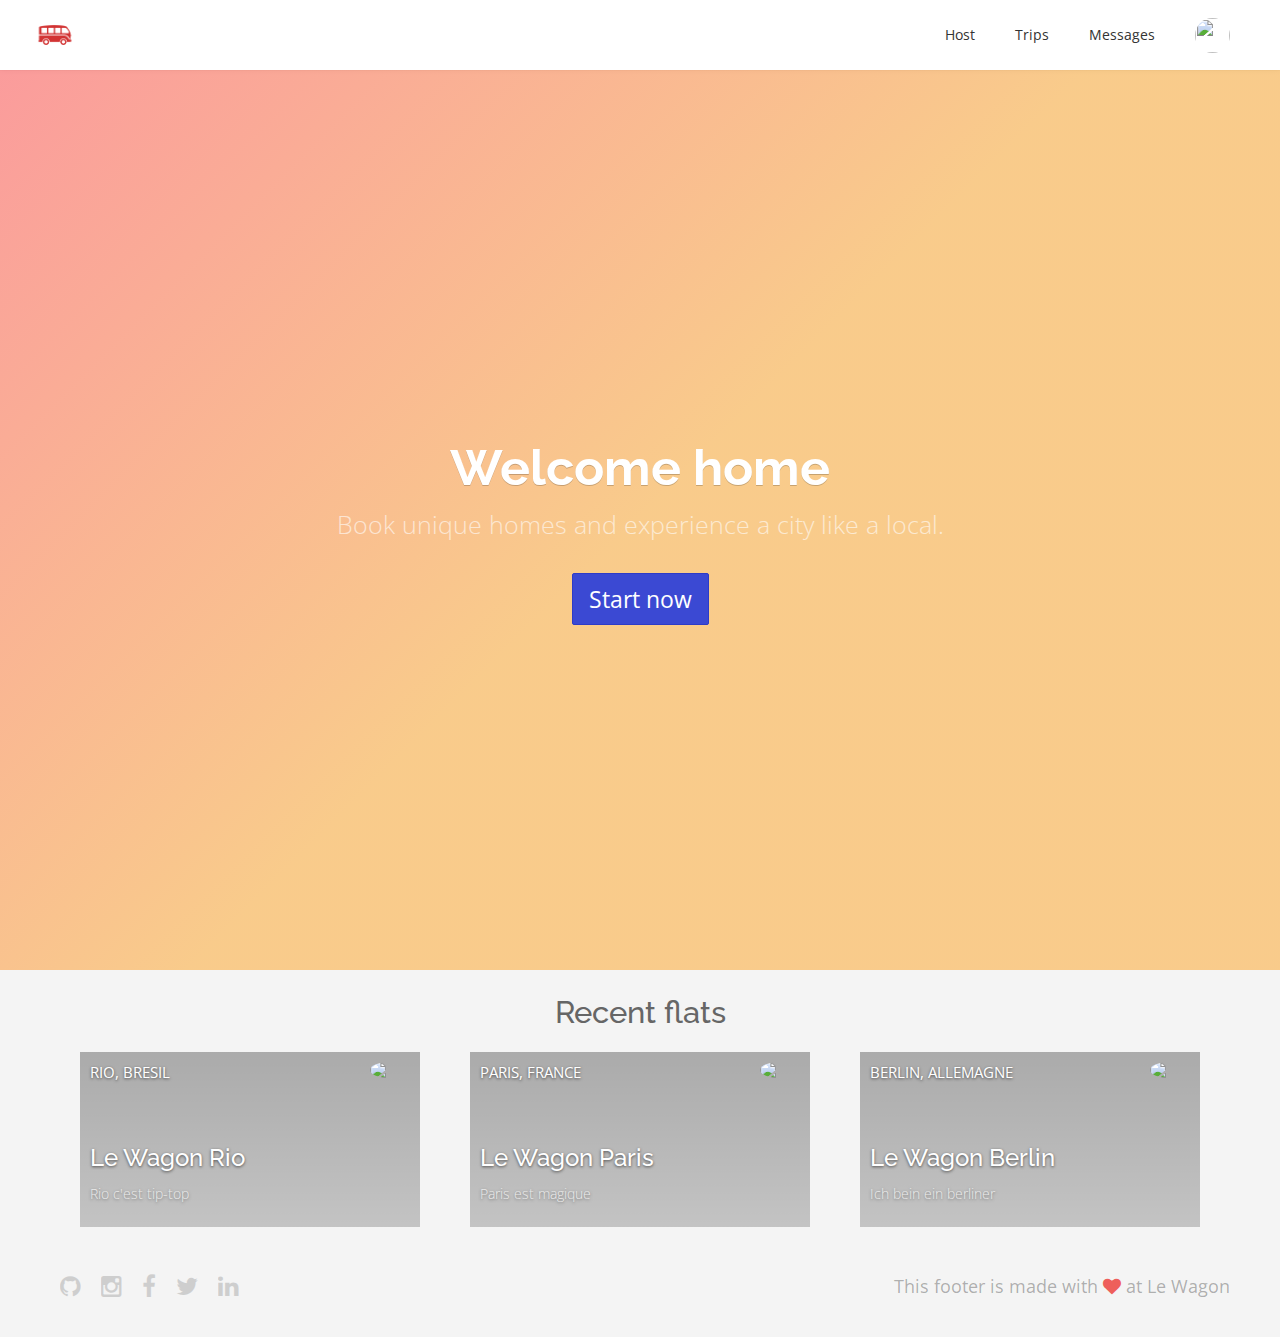
==== commit 9da9d2bf: "Automated commit at 2018-08-06 13:42:33 UTC by middleman-deploy 2.0.0-alpha" ====
--- a/index.html
+++ b/index.html
@@ -7,7 +7,7 @@
           content="width=device-width, initial-scale=1, shrink-to-fit=no">
     <!-- Use the title from a page's frontmatter if it has one -->
     <title>Le Wagon - Middleman</title>
-    <link href="stylesheets/application-592bfbfe.css" rel="stylesheet" />
+    <link href="stylesheets/application-c0b16e2d.css" rel="stylesheet" />
     <script src="javascripts/application-93de88c9.js"></script>
     <link href="images/favicon-f15af148.png" rel="icon" type="image/png" />
   </head>
@@ -53,10 +53,10 @@
   </div>
 </div>
 
-    <div class="banner" style="background-image: linear-gradient(-225deg, rgba(0,101,168,0.6) 0%, rgba(0,36,61,0.6) 50%), url('https://kitt.lewagon.com/placeholder/cities/berlin');">
+    <div class="banner" style="background-image: linear-gradient(-225deg, rgba(255,97,97,0.6) 0%, rgba(252,176,69,0.6) 50%), url('https://kitt.lewagon.com/placeholder/cities/berlin');">
   <div class="banner-content">
-    <h1>Le Wagon Berlin</h1>
-    <p>Learn to code with us in Berlin</p>
+    <h1>Welcome home</h1>
+    <p>Book unique homes and experience a city like a local.</p>
     <a class="btn btn-primary btn-lg">Start now</a>
   </div>
 </div>
--- a/stylesheets/application-c0b16e2d.css
+++ b/stylesheets/application-c0b16e2d.css
@@ -0,0 +1,8 @@
+@import url("https://fonts.googleapis.com/css?family=Open+Sans:400,300,700|Raleway:400,100,300,700,500");/*!
+ * Bootstrap v3.3.7 (http://getbootstrap.com)
+ * Copyright 2011-2016 Twitter, Inc.
+ * Licensed under MIT (https://github.com/twbs/bootstrap/blob/master/LICENSE)
+ *//*! normalize.css v3.0.3 | MIT License | github.com/necolas/normalize.css */html{font-family:sans-serif;-ms-text-size-adjust:100%;-webkit-text-size-adjust:100%}body{margin:0}article,aside,details,figcaption,figure,footer,header,hgroup,main,menu,nav,section,summary{display:block}audio,canvas,progress,video{display:inline-block;vertical-align:baseline}audio:not([controls]){display:none;height:0}[hidden],template{display:none}a{background-color:transparent}a:active,a:hover{outline:0}abbr[title]{border-bottom:1px dotted}b,strong{font-weight:bold}dfn{font-style:italic}h1{font-size:2em;margin:0.67em 0}mark{background:#ff0;color:#000}small{font-size:80%}sub,sup{font-size:75%;line-height:0;position:relative;vertical-align:baseline}sup{top:-0.5em}sub{bottom:-0.25em}img{border:0}svg:not(:root){overflow:hidden}figure{margin:1em 40px}hr{-webkit-box-sizing:content-box;box-sizing:content-box;height:0}pre{overflow:auto}code,kbd,pre,samp{font-family:monospace, monospace;font-size:1em}button,input,optgroup,select,textarea{color:inherit;font:inherit;margin:0}button{overflow:visible}button,select{text-transform:none}button,html input[type="button"],input[type="reset"],input[type="submit"]{-webkit-appearance:button;cursor:pointer}button[disabled],html input[disabled]{cursor:default}button::-moz-focus-inner,input::-moz-focus-inner{border:0;padding:0}input{line-height:normal}input[type="checkbox"],input[type="radio"]{-webkit-box-sizing:border-box;box-sizing:border-box;padding:0}input[type="number"]::-webkit-inner-spin-button,input[type="number"]::-webkit-outer-spin-button{height:auto}input[type="search"]{-webkit-appearance:textfield;-webkit-box-sizing:content-box;box-sizing:content-box}input[type="search"]::-webkit-search-cancel-button,input[type="search"]::-webkit-search-decoration{-webkit-appearance:none}fieldset{border:1px solid #c0c0c0;margin:0 2px;padding:0.35em 0.625em 0.75em}legend{border:0;padding:0}textarea{overflow:auto}optgroup{font-weight:bold}table{border-collapse:collapse;border-spacing:0}td,th{padding:0}/*! Source: https://github.com/h5bp/html5-boilerplate/blob/master/src/css/main.css */@media print{*,*:before,*:after{background:transparent !important;color:#000 !important;-webkit-box-shadow:none !important;box-shadow:none !important;text-shadow:none !important}a,a:visited{text-decoration:underline}a[href]:after{content:" (" attr(href) ")"}abbr[title]:after{content:" (" attr(title) ")"}a[href^="#"]:after,a[href^="javascript:"]:after{content:""}pre,blockquote{border:1px solid #999;page-break-inside:avoid}thead{display:table-header-group}tr,img{page-break-inside:avoid}img{max-width:100% !important}p,h2,h3{orphans:3;widows:3}h2,h3{page-break-after:avoid}.navbar{display:none}.btn>.caret,.dropup>.btn>.caret{border-top-color:#000 !important}.label{border:1px solid #000}.table{border-collapse:collapse !important}.table td,.table th{background-color:#fff !important}.table-bordered th,.table-bordered td{border:1px solid #ddd !important}}@font-face{font-family:'Glyphicons Halflings';src:url("../assets/bootstrap/glyphicons-halflings-regular-86b6f62b.eot");src:url("../assets/bootstrap/glyphicons-halflings-regular-86b6f62b.eot?#iefix") format("embedded-opentype"),url("../assets/bootstrap/glyphicons-halflings-regular-ca35b697.woff2") format("woff2"),url("../assets/bootstrap/glyphicons-halflings-regular-278e49a8.woff") format("woff"),url("../assets/bootstrap/glyphicons-halflings-regular-44bc1850.ttf") format("truetype"),url("../assets/bootstrap/glyphicons-halflings-regular-de51a849.svg#glyphicons_halflingsregular") format("svg")}.glyphicon{position:relative;top:1px;display:inline-block;font-family:'Glyphicons Halflings';font-style:normal;font-weight:normal;line-height:1;-webkit-font-smoothing:antialiased;-moz-osx-font-smoothing:grayscale}.glyphicon-asterisk:before{content:"\002a"}.glyphicon-plus:before{content:"\002b"}.glyphicon-euro:before,.glyphicon-eur:before{content:"\20ac"}.glyphicon-minus:before{content:"\2212"}.glyphicon-cloud:before{content:"\2601"}.glyphicon-envelope:before{content:"\2709"}.glyphicon-pencil:before{content:"\270f"}.glyphicon-glass:before{content:"\e001"}.glyphicon-music:before{content:"\e002"}.glyphicon-search:before{content:"\e003"}.glyphicon-heart:before{content:"\e005"}.glyphicon-star:before{content:"\e006"}.glyphicon-star-empty:before{content:"\e007"}.glyphicon-user:before{content:"\e008"}.glyphicon-film:before{content:"\e009"}.glyphicon-th-large:before{content:"\e010"}.glyphicon-th:before{content:"\e011"}.glyphicon-th-list:before{content:"\e012"}.glyphicon-ok:before{content:"\e013"}.glyphicon-remove:before{content:"\e014"}.glyphicon-zoom-in:before{content:"\e015"}.glyphicon-zoom-out:before{content:"\e016"}.glyphicon-off:before{content:"\e017"}.glyphicon-signal:before{content:"\e018"}.glyphicon-cog:before{content:"\e019"}.glyphicon-trash:before{content:"\e020"}.glyphicon-home:before{content:"\e021"}.glyphicon-file:before{content:"\e022"}.glyphicon-time:before{content:"\e023"}.glyphicon-road:before{content:"\e024"}.glyphicon-download-alt:before{content:"\e025"}.glyphicon-download:before{content:"\e026"}.glyphicon-upload:before{content:"\e027"}.glyphicon-inbox:before{content:"\e028"}.glyphicon-play-circle:before{content:"\e029"}.glyphicon-repeat:before{content:"\e030"}.glyphicon-refresh:before{content:"\e031"}.glyphicon-list-alt:before{content:"\e032"}.glyphicon-lock:before{content:"\e033"}.glyphicon-flag:before{content:"\e034"}.glyphicon-headphones:before{content:"\e035"}.glyphicon-volume-off:before{content:"\e036"}.glyphicon-volume-down:before{content:"\e037"}.glyphicon-volume-up:before{content:"\e038"}.glyphicon-qrcode:before{content:"\e039"}.glyphicon-barcode:before{content:"\e040"}.glyphicon-tag:before{content:"\e041"}.glyphicon-tags:before{content:"\e042"}.glyphicon-book:before{content:"\e043"}.glyphicon-bookmark:before{content:"\e044"}.glyphicon-print:before{content:"\e045"}.glyphicon-camera:before{content:"\e046"}.glyphicon-font:before{content:"\e047"}.glyphicon-bold:before{content:"\e048"}.glyphicon-italic:before{content:"\e049"}.glyphicon-text-height:before{content:"\e050"}.glyphicon-text-width:before{content:"\e051"}.glyphicon-align-left:before{content:"\e052"}.glyphicon-align-center:before{content:"\e053"}.glyphicon-align-right:before{content:"\e054"}.glyphicon-align-justify:before{content:"\e055"}.glyphicon-list:before{content:"\e056"}.glyphicon-indent-left:before{content:"\e057"}.glyphicon-indent-right:before{content:"\e058"}.glyphicon-facetime-video:before{content:"\e059"}.glyphicon-picture:before{content:"\e060"}.glyphicon-map-marker:before{content:"\e062"}.glyphicon-adjust:before{content:"\e063"}.glyphicon-tint:before{content:"\e064"}.glyphicon-edit:before{content:"\e065"}.glyphicon-share:before{content:"\e066"}.glyphicon-check:before{content:"\e067"}.glyphicon-move:before{content:"\e068"}.glyphicon-step-backward:before{content:"\e069"}.glyphicon-fast-backward:before{content:"\e070"}.glyphicon-backward:before{content:"\e071"}.glyphicon-play:before{content:"\e072"}.glyphicon-pause:before{content:"\e073"}.glyphicon-stop:before{content:"\e074"}.glyphicon-forward:before{content:"\e075"}.glyphicon-fast-forward:before{content:"\e076"}.glyphicon-step-forward:before{content:"\e077"}.glyphicon-eject:before{content:"\e078"}.glyphicon-chevron-left:before{content:"\e079"}.glyphicon-chevron-right:before{content:"\e080"}.glyphicon-plus-sign:before{content:"\e081"}.glyphicon-minus-sign:before{content:"\e082"}.glyphicon-remove-sign:before{content:"\e083"}.glyphicon-ok-sign:before{content:"\e084"}.glyphicon-question-sign:before{content:"\e085"}.glyphicon-info-sign:before{content:"\e086"}.glyphicon-screenshot:before{content:"\e087"}.glyphicon-remove-circle:before{content:"\e088"}.glyphicon-ok-circle:before{content:"\e089"}.glyphicon-ban-circle:before{content:"\e090"}.glyphicon-arrow-left:before{content:"\e091"}.glyphicon-arrow-right:before{content:"\e092"}.glyphicon-arrow-up:before{content:"\e093"}.glyphicon-arrow-down:before{content:"\e094"}.glyphicon-share-alt:before{content:"\e095"}.glyphicon-resize-full:before{content:"\e096"}.glyphicon-resize-small:before{content:"\e097"}.glyphicon-exclamation-sign:before{content:"\e101"}.glyphicon-gift:before{content:"\e102"}.glyphicon-leaf:before{content:"\e103"}.glyphicon-fire:before{content:"\e104"}.glyphicon-eye-open:before{content:"\e105"}.glyphicon-eye-close:before{content:"\e106"}.glyphicon-warning-sign:before{content:"\e107"}.glyphicon-plane:before{content:"\e108"}.glyphicon-calendar:before{content:"\e109"}.glyphicon-random:before{content:"\e110"}.glyphicon-comment:before{content:"\e111"}.glyphicon-magnet:before{content:"\e112"}.glyphicon-chevron-up:before{content:"\e113"}.glyphicon-chevron-down:before{content:"\e114"}.glyphicon-retweet:before{content:"\e115"}.glyphicon-shopping-cart:before{content:"\e116"}.glyphicon-folder-close:before{content:"\e117"}.glyphicon-folder-open:before{content:"\e118"}.glyphicon-resize-vertical:before{content:"\e119"}.glyphicon-resize-horizontal:before{content:"\e120"}.glyphicon-hdd:before{content:"\e121"}.glyphicon-bullhorn:before{content:"\e122"}.glyphicon-bell:before{content:"\e123"}.glyphicon-certificate:before{content:"\e124"}.glyphicon-thumbs-up:before{content:"\e125"}.glyphicon-thumbs-down:before{content:"\e126"}.glyphicon-hand-right:before{content:"\e127"}.glyphicon-hand-left:before{content:"\e128"}.glyphicon-hand-up:before{content:"\e129"}.glyphicon-hand-down:before{content:"\e130"}.glyphicon-circle-arrow-right:before{content:"\e131"}.glyphicon-circle-arrow-left:before{content:"\e132"}.glyphicon-circle-arrow-up:before{content:"\e133"}.glyphicon-circle-arrow-down:before{content:"\e134"}.glyphicon-globe:before{content:"\e135"}.glyphicon-wrench:before{content:"\e136"}.glyphicon-tasks:before{content:"\e137"}.glyphicon-filter:before{content:"\e138"}.glyphicon-briefcase:before{content:"\e139"}.glyphicon-fullscreen:before{content:"\e140"}.glyphicon-dashboard:before{content:"\e141"}.glyphicon-paperclip:before{content:"\e142"}.glyphicon-heart-empty:before{content:"\e143"}.glyphicon-link:before{content:"\e144"}.glyphicon-phone:before{content:"\e145"}.glyphicon-pushpin:before{content:"\e146"}.glyphicon-usd:before{content:"\e148"}.glyphicon-gbp:before{content:"\e149"}.glyphicon-sort:before{content:"\e150"}.glyphicon-sort-by-alphabet:before{content:"\e151"}.glyphicon-sort-by-alphabet-alt:before{content:"\e152"}.glyphicon-sort-by-order:before{content:"\e153"}.glyphicon-sort-by-order-alt:before{content:"\e154"}.glyphicon-sort-by-attributes:before{content:"\e155"}.glyphicon-sort-by-attributes-alt:before{content:"\e156"}.glyphicon-unchecked:before{content:"\e157"}.glyphicon-expand:before{content:"\e158"}.glyphicon-collapse-down:before{content:"\e159"}.glyphicon-collapse-up:before{content:"\e160"}.glyphicon-log-in:before{content:"\e161"}.glyphicon-flash:before{content:"\e162"}.glyphicon-log-out:before{content:"\e163"}.glyphicon-new-window:before{content:"\e164"}.glyphicon-record:before{content:"\e165"}.glyphicon-save:before{content:"\e166"}.glyphicon-open:before{content:"\e167"}.glyphicon-saved:before{content:"\e168"}.glyphicon-import:before{content:"\e169"}.glyphicon-export:before{content:"\e170"}.glyphicon-send:before{content:"\e171"}.glyphicon-floppy-disk:before{content:"\e172"}.glyphicon-floppy-saved:before{content:"\e173"}.glyphicon-floppy-remove:before{content:"\e174"}.glyphicon-floppy-save:before{content:"\e175"}.glyphicon-floppy-open:before{content:"\e176"}.glyphicon-credit-card:before{content:"\e177"}.glyphicon-transfer:before{content:"\e178"}.glyphicon-cutlery:before{content:"\e179"}.glyphicon-header:before{content:"\e180"}.glyphicon-compressed:before{content:"\e181"}.glyphicon-earphone:before{content:"\e182"}.glyphicon-phone-alt:before{content:"\e183"}.glyphicon-tower:before{content:"\e184"}.glyphicon-stats:before{content:"\e185"}.glyphicon-sd-video:before{content:"\e186"}.glyphicon-hd-video:before{content:"\e187"}.glyphicon-subtitles:before{content:"\e188"}.glyphicon-sound-stereo:before{content:"\e189"}.glyphicon-sound-dolby:before{content:"\e190"}.glyphicon-sound-5-1:before{content:"\e191"}.glyphicon-sound-6-1:before{content:"\e192"}.glyphicon-sound-7-1:before{content:"\e193"}.glyphicon-copyright-mark:before{content:"\e194"}.glyphicon-registration-mark:before{content:"\e195"}.glyphicon-cloud-download:before{content:"\e197"}.glyphicon-cloud-upload:before{content:"\e198"}.glyphicon-tree-conifer:before{content:"\e199"}.glyphicon-tree-deciduous:before{content:"\e200"}.glyphicon-cd:before{content:"\e201"}.glyphicon-save-file:before{content:"\e202"}.glyphicon-open-file:before{content:"\e203"}.glyphicon-level-up:before{content:"\e204"}.glyphicon-copy:before{content:"\e205"}.glyphicon-paste:before{content:"\e206"}.glyphicon-alert:before{content:"\e209"}.glyphicon-equalizer:before{content:"\e210"}.glyphicon-king:before{content:"\e211"}.glyphicon-queen:before{content:"\e212"}.glyphicon-pawn:before{content:"\e213"}.glyphicon-bishop:before{content:"\e214"}.glyphicon-knight:before{content:"\e215"}.glyphicon-baby-formula:before{content:"\e216"}.glyphicon-tent:before{content:"\26fa"}.glyphicon-blackboard:before{content:"\e218"}.glyphicon-bed:before{content:"\e219"}.glyphicon-apple:before{content:"\f8ff"}.glyphicon-erase:before{content:"\e221"}.glyphicon-hourglass:before{content:"\231b"}.glyphicon-lamp:before{content:"\e223"}.glyphicon-duplicate:before{content:"\e224"}.glyphicon-piggy-bank:before{content:"\e225"}.glyphicon-scissors:before{content:"\e226"}.glyphicon-bitcoin:before{content:"\e227"}.glyphicon-btc:before{content:"\e227"}.glyphicon-xbt:before{content:"\e227"}.glyphicon-yen:before{content:"\00a5"}.glyphicon-jpy:before{content:"\00a5"}.glyphicon-ruble:before{content:"\20bd"}.glyphicon-rub:before{content:"\20bd"}.glyphicon-scale:before{content:"\e230"}.glyphicon-ice-lolly:before{content:"\e231"}.glyphicon-ice-lolly-tasted:before{content:"\e232"}.glyphicon-education:before{content:"\e233"}.glyphicon-option-horizontal:before{content:"\e234"}.glyphicon-option-vertical:before{content:"\e235"}.glyphicon-menu-hamburger:before{content:"\e236"}.glyphicon-modal-window:before{content:"\e237"}.glyphicon-oil:before{content:"\e238"}.glyphicon-grain:before{content:"\e239"}.glyphicon-sunglasses:before{content:"\e240"}.glyphicon-text-size:before{content:"\e241"}.glyphicon-text-color:before{content:"\e242"}.glyphicon-text-background:before{content:"\e243"}.glyphicon-object-align-top:before{content:"\e244"}.glyphicon-object-align-bottom:before{content:"\e245"}.glyphicon-object-align-horizontal:before{content:"\e246"}.glyphicon-object-align-left:before{content:"\e247"}.glyphicon-object-align-vertical:before{content:"\e248"}.glyphicon-object-align-right:before{content:"\e249"}.glyphicon-triangle-right:before{content:"\e250"}.glyphicon-triangle-left:before{content:"\e251"}.glyphicon-triangle-bottom:before{content:"\e252"}.glyphicon-triangle-top:before{content:"\e253"}.glyphicon-console:before{content:"\e254"}.glyphicon-superscript:before{content:"\e255"}.glyphicon-subscript:before{content:"\e256"}.glyphicon-menu-left:before{content:"\e257"}.glyphicon-menu-right:before{content:"\e258"}.glyphicon-menu-down:before{content:"\e259"}.glyphicon-menu-up:before{content:"\e260"}*{-webkit-box-sizing:border-box;box-sizing:border-box}*:before,*:after{-webkit-box-sizing:border-box;box-sizing:border-box}html{font-size:10px;-webkit-tap-highlight-color:transparent}body{font-family:"Open Sans", "Helvetica", "sans-serif";font-size:18px;line-height:1.42857143;color:#666666;background-color:#F4F4F4}input,button,select,textarea{font-family:inherit;font-size:inherit;line-height:inherit}a{color:#3b49d3;text-decoration:none}a:hover,a:focus{color:#232f9e;text-decoration:underline}a:focus{outline:5px auto -webkit-focus-ring-color;outline-offset:-2px}figure{margin:0}img{vertical-align:middle}.img-responsive{display:block;max-width:100%;height:auto}.img-rounded{border-radius:2px}.img-thumbnail{padding:4px;line-height:1.42857143;background-color:#F4F4F4;border:1px solid #ddd;border-radius:2px;-webkit-transition:all 0.2s ease-in-out;transition:all 0.2s ease-in-out;display:inline-block;max-width:100%;height:auto}.img-circle{border-radius:50%}hr{margin-top:25px;margin-bottom:25px;border:0;border-top:1px solid white}.sr-only{position:absolute;width:1px;height:1px;margin:-1px;padding:0;overflow:hidden;clip:rect(0, 0, 0, 0);border:0}.sr-only-focusable:active,.sr-only-focusable:focus{position:static;width:auto;height:auto;margin:0;overflow:visible;clip:auto}[role="button"]{cursor:pointer}h1,h2,h3,h4,h5,h6,.h1,.h2,.h3,.h4,.h5,.h6{font-family:"Raleway", "Helvetica", "sans-serif";font-weight:500;line-height:1.1;color:inherit}h1 small,h1 .small,h2 small,h2 .small,h3 small,h3 .small,h4 small,h4 .small,h5 small,h5 .small,h6 small,h6 .small,.h1 small,.h1 .small,.h2 small,.h2 .small,.h3 small,.h3 .small,.h4 small,.h4 .small,.h5 small,.h5 .small,.h6 small,.h6 .small{font-weight:normal;line-height:1;color:#aaaaaa}h1,.h1,h2,.h2,h3,.h3{margin-top:25px;margin-bottom:12.5px}h1 small,h1 .small,.h1 small,.h1 .small,h2 small,h2 .small,.h2 small,.h2 .small,h3 small,h3 .small,.h3 small,.h3 .small{font-size:65%}h4,.h4,h5,.h5,h6,.h6{margin-top:12.5px;margin-bottom:12.5px}h4 small,h4 .small,.h4 small,.h4 .small,h5 small,h5 .small,.h5 small,.h5 .small,h6 small,h6 .small,.h6 small,.h6 .small{font-size:75%}h1,.h1{font-size:46px}h2,.h2{font-size:38px}h3,.h3{font-size:31px}h4,.h4{font-size:23px}h5,.h5{font-size:18px}h6,.h6{font-size:16px}p{margin:0 0 12.5px}.lead{margin-bottom:25px;font-size:20px;font-weight:300;line-height:1.4}@media (min-width: 768px){.lead{font-size:27px}}small,.small{font-size:88%}mark,.mark{background-color:#fcf8e3;padding:.2em}.text-left{text-align:left}.text-right{text-align:right}.text-center{text-align:center}.text-justify{text-align:justify}.text-nowrap{white-space:nowrap}.text-lowercase{text-transform:lowercase}.text-uppercase,.initialism{text-transform:uppercase}.text-capitalize{text-transform:capitalize}.text-muted{color:#aaaaaa}.text-primary{color:#3b49d3}a.text-primary:hover,a.text-primary:focus{color:#2835b3}.text-success{color:#3c763d}a.text-success:hover,a.text-success:focus{color:#2b542c}.text-info{color:#31708f}a.text-info:hover,a.text-info:focus{color:#245269}.text-warning{color:#8a6d3b}a.text-warning:hover,a.text-warning:focus{color:#66512c}.text-danger{color:#a94442}a.text-danger:hover,a.text-danger:focus{color:#843534}.bg-primary{color:#fff}.bg-primary{background-color:#3b49d3}a.bg-primary:hover,a.bg-primary:focus{background-color:#2835b3}.bg-success{background-color:#dff0d8}a.bg-success:hover,a.bg-success:focus{background-color:#c1e2b3}.bg-info{background-color:#d9edf7}a.bg-info:hover,a.bg-info:focus{background-color:#afd9ee}.bg-warning{background-color:#fcf8e3}a.bg-warning:hover,a.bg-warning:focus{background-color:#f7ecb5}.bg-danger{background-color:#f2dede}a.bg-danger:hover,a.bg-danger:focus{background-color:#e4b9b9}.page-header{padding-bottom:11.5px;margin:50px 0 25px;border-bottom:1px solid white}ul,ol{margin-top:0;margin-bottom:12.5px}ul ul,ul ol,ol ul,ol ol{margin-bottom:0}.list-unstyled{padding-left:0;list-style:none}.list-inline{padding-left:0;list-style:none;margin-left:-5px}.list-inline>li{display:inline-block;padding-left:5px;padding-right:5px}dl{margin-top:0;margin-bottom:25px}dt,dd{line-height:1.42857143}dt{font-weight:bold}dd{margin-left:0}.dl-horizontal dd:before,.dl-horizontal dd:after{content:" ";display:table}.dl-horizontal dd:after{clear:both}@media (min-width: 768px){.dl-horizontal dt{float:left;width:160px;clear:left;text-align:right;overflow:hidden;text-overflow:ellipsis;white-space:nowrap}.dl-horizontal dd{margin-left:180px}}abbr[title],abbr[data-original-title]{cursor:help;border-bottom:1px dotted #aaaaaa}.initialism{font-size:90%}blockquote{padding:12.5px 25px;margin:0 0 25px;font-size:22.5px;border-left:5px solid white}blockquote p:last-child,blockquote ul:last-child,blockquote ol:last-child{margin-bottom:0}blockquote footer,blockquote small,blockquote .small{display:block;font-size:80%;line-height:1.42857143;color:#aaaaaa}blockquote footer:before,blockquote small:before,blockquote .small:before{content:'\2014 \00A0'}.blockquote-reverse,blockquote.pull-right{padding-right:15px;padding-left:0;border-right:5px solid white;border-left:0;text-align:right}.blockquote-reverse footer:before,.blockquote-reverse small:before,.blockquote-reverse .small:before,blockquote.pull-right footer:before,blockquote.pull-right small:before,blockquote.pull-right .small:before{content:''}.blockquote-reverse footer:after,.blockquote-reverse small:after,.blockquote-reverse .small:after,blockquote.pull-right footer:after,blockquote.pull-right small:after,blockquote.pull-right .small:after{content:'\00A0 \2014'}address{margin-bottom:25px;font-style:normal;line-height:1.42857143}code,kbd,pre,samp{font-family:Menlo, Monaco, Consolas, "Courier New", monospace}code{padding:2px 4px;font-size:90%;color:#c7254e;background-color:#f9f2f4;border-radius:2px}kbd{padding:2px 4px;font-size:90%;color:#fff;background-color:#333;border-radius:2px;-webkit-box-shadow:inset 0 -1px 0 rgba(0,0,0,0.25);box-shadow:inset 0 -1px 0 rgba(0,0,0,0.25)}kbd kbd{padding:0;font-size:100%;font-weight:bold;-webkit-box-shadow:none;box-shadow:none}pre{display:block;padding:12px;margin:0 0 12.5px;font-size:17px;line-height:1.42857143;word-break:break-all;word-wrap:break-word;color:#666666;background-color:#f5f5f5;border:1px solid #ccc;border-radius:2px}pre code{padding:0;font-size:inherit;color:inherit;white-space:pre-wrap;background-color:transparent;border-radius:0}.pre-scrollable{max-height:340px;overflow-y:scroll}.container{margin-right:auto;margin-left:auto;padding-left:15px;padding-right:15px}.container:before,.container:after{content:" ";display:table}.container:after{clear:both}@media (min-width: 768px){.container{width:750px}}@media (min-width: 992px){.container{width:970px}}@media (min-width: 1200px){.container{width:1170px}}.container-fluid{margin-right:auto;margin-left:auto;padding-left:15px;padding-right:15px}.container-fluid:before,.container-fluid:after{content:" ";display:table}.container-fluid:after{clear:both}.row{margin-left:-15px;margin-right:-15px}.row:before,.row:after{content:" ";display:table}.row:after{clear:both}.col-xs-1,.col-sm-1,.col-md-1,.col-lg-1,.col-xs-2,.col-sm-2,.col-md-2,.col-lg-2,.col-xs-3,.col-sm-3,.col-md-3,.col-lg-3,.col-xs-4,.col-sm-4,.col-md-4,.col-lg-4,.col-xs-5,.col-sm-5,.col-md-5,.col-lg-5,.col-xs-6,.col-sm-6,.col-md-6,.col-lg-6,.col-xs-7,.col-sm-7,.col-md-7,.col-lg-7,.col-xs-8,.col-sm-8,.col-md-8,.col-lg-8,.col-xs-9,.col-sm-9,.col-md-9,.col-lg-9,.col-xs-10,.col-sm-10,.col-md-10,.col-lg-10,.col-xs-11,.col-sm-11,.col-md-11,.col-lg-11,.col-xs-12,.col-sm-12,.col-md-12,.col-lg-12{position:relative;min-height:1px;padding-left:15px;padding-right:15px}.col-xs-1,.col-xs-2,.col-xs-3,.col-xs-4,.col-xs-5,.col-xs-6,.col-xs-7,.col-xs-8,.col-xs-9,.col-xs-10,.col-xs-11,.col-xs-12{float:left}.col-xs-1{width:8.33333333%}.col-xs-2{width:16.66666667%}.col-xs-3{width:25%}.col-xs-4{width:33.33333333%}.col-xs-5{width:41.66666667%}.col-xs-6{width:50%}.col-xs-7{width:58.33333333%}.col-xs-8{width:66.66666667%}.col-xs-9{width:75%}.col-xs-10{width:83.33333333%}.col-xs-11{width:91.66666667%}.col-xs-12{width:100%}.col-xs-pull-0{right:auto}.col-xs-pull-1{right:8.33333333%}.col-xs-pull-2{right:16.66666667%}.col-xs-pull-3{right:25%}.col-xs-pull-4{right:33.33333333%}.col-xs-pull-5{right:41.66666667%}.col-xs-pull-6{right:50%}.col-xs-pull-7{right:58.33333333%}.col-xs-pull-8{right:66.66666667%}.col-xs-pull-9{right:75%}.col-xs-pull-10{right:83.33333333%}.col-xs-pull-11{right:91.66666667%}.col-xs-pull-12{right:100%}.col-xs-push-0{left:auto}.col-xs-push-1{left:8.33333333%}.col-xs-push-2{left:16.66666667%}.col-xs-push-3{left:25%}.col-xs-push-4{left:33.33333333%}.col-xs-push-5{left:41.66666667%}.col-xs-push-6{left:50%}.col-xs-push-7{left:58.33333333%}.col-xs-push-8{left:66.66666667%}.col-xs-push-9{left:75%}.col-xs-push-10{left:83.33333333%}.col-xs-push-11{left:91.66666667%}.col-xs-push-12{left:100%}.col-xs-offset-0{margin-left:0%}.col-xs-offset-1{margin-left:8.33333333%}.col-xs-offset-2{margin-left:16.66666667%}.col-xs-offset-3{margin-left:25%}.col-xs-offset-4{margin-left:33.33333333%}.col-xs-offset-5{margin-left:41.66666667%}.col-xs-offset-6{margin-left:50%}.col-xs-offset-7{margin-left:58.33333333%}.col-xs-offset-8{margin-left:66.66666667%}.col-xs-offset-9{margin-left:75%}.col-xs-offset-10{margin-left:83.33333333%}.col-xs-offset-11{margin-left:91.66666667%}.col-xs-offset-12{margin-left:100%}@media (min-width: 768px){.col-sm-1,.col-sm-2,.col-sm-3,.col-sm-4,.col-sm-5,.col-sm-6,.col-sm-7,.col-sm-8,.col-sm-9,.col-sm-10,.col-sm-11,.col-sm-12{float:left}.col-sm-1{width:8.33333333%}.col-sm-2{width:16.66666667%}.col-sm-3{width:25%}.col-sm-4{width:33.33333333%}.col-sm-5{width:41.66666667%}.col-sm-6{width:50%}.col-sm-7{width:58.33333333%}.col-sm-8{width:66.66666667%}.col-sm-9{width:75%}.col-sm-10{width:83.33333333%}.col-sm-11{width:91.66666667%}.col-sm-12{width:100%}.col-sm-pull-0{right:auto}.col-sm-pull-1{right:8.33333333%}.col-sm-pull-2{right:16.66666667%}.col-sm-pull-3{right:25%}.col-sm-pull-4{right:33.33333333%}.col-sm-pull-5{right:41.66666667%}.col-sm-pull-6{right:50%}.col-sm-pull-7{right:58.33333333%}.col-sm-pull-8{right:66.66666667%}.col-sm-pull-9{right:75%}.col-sm-pull-10{right:83.33333333%}.col-sm-pull-11{right:91.66666667%}.col-sm-pull-12{right:100%}.col-sm-push-0{left:auto}.col-sm-push-1{left:8.33333333%}.col-sm-push-2{left:16.66666667%}.col-sm-push-3{left:25%}.col-sm-push-4{left:33.33333333%}.col-sm-push-5{left:41.66666667%}.col-sm-push-6{left:50%}.col-sm-push-7{left:58.33333333%}.col-sm-push-8{left:66.66666667%}.col-sm-push-9{left:75%}.col-sm-push-10{left:83.33333333%}.col-sm-push-11{left:91.66666667%}.col-sm-push-12{left:100%}.col-sm-offset-0{margin-left:0%}.col-sm-offset-1{margin-left:8.33333333%}.col-sm-offset-2{margin-left:16.66666667%}.col-sm-offset-3{margin-left:25%}.col-sm-offset-4{margin-left:33.33333333%}.col-sm-offset-5{margin-left:41.66666667%}.col-sm-offset-6{margin-left:50%}.col-sm-offset-7{margin-left:58.33333333%}.col-sm-offset-8{margin-left:66.66666667%}.col-sm-offset-9{margin-left:75%}.col-sm-offset-10{margin-left:83.33333333%}.col-sm-offset-11{margin-left:91.66666667%}.col-sm-offset-12{margin-left:100%}}@media (min-width: 992px){.col-md-1,.col-md-2,.col-md-3,.col-md-4,.col-md-5,.col-md-6,.col-md-7,.col-md-8,.col-md-9,.col-md-10,.col-md-11,.col-md-12{float:left}.col-md-1{width:8.33333333%}.col-md-2{width:16.66666667%}.col-md-3{width:25%}.col-md-4{width:33.33333333%}.col-md-5{width:41.66666667%}.col-md-6{width:50%}.col-md-7{width:58.33333333%}.col-md-8{width:66.66666667%}.col-md-9{width:75%}.col-md-10{width:83.33333333%}.col-md-11{width:91.66666667%}.col-md-12{width:100%}.col-md-pull-0{right:auto}.col-md-pull-1{right:8.33333333%}.col-md-pull-2{right:16.66666667%}.col-md-pull-3{right:25%}.col-md-pull-4{right:33.33333333%}.col-md-pull-5{right:41.66666667%}.col-md-pull-6{right:50%}.col-md-pull-7{right:58.33333333%}.col-md-pull-8{right:66.66666667%}.col-md-pull-9{right:75%}.col-md-pull-10{right:83.33333333%}.col-md-pull-11{right:91.66666667%}.col-md-pull-12{right:100%}.col-md-push-0{left:auto}.col-md-push-1{left:8.33333333%}.col-md-push-2{left:16.66666667%}.col-md-push-3{left:25%}.col-md-push-4{left:33.33333333%}.col-md-push-5{left:41.66666667%}.col-md-push-6{left:50%}.col-md-push-7{left:58.33333333%}.col-md-push-8{left:66.66666667%}.col-md-push-9{left:75%}.col-md-push-10{left:83.33333333%}.col-md-push-11{left:91.66666667%}.col-md-push-12{left:100%}.col-md-offset-0{margin-left:0%}.col-md-offset-1{margin-left:8.33333333%}.col-md-offset-2{margin-left:16.66666667%}.col-md-offset-3{margin-left:25%}.col-md-offset-4{margin-left:33.33333333%}.col-md-offset-5{margin-left:41.66666667%}.col-md-offset-6{margin-left:50%}.col-md-offset-7{margin-left:58.33333333%}.col-md-offset-8{margin-left:66.66666667%}.col-md-offset-9{margin-left:75%}.col-md-offset-10{margin-left:83.33333333%}.col-md-offset-11{margin-left:91.66666667%}.col-md-offset-12{margin-left:100%}}@media (min-width: 1200px){.col-lg-1,.col-lg-2,.col-lg-3,.col-lg-4,.col-lg-5,.col-lg-6,.col-lg-7,.col-lg-8,.col-lg-9,.col-lg-10,.col-lg-11,.col-lg-12{float:left}.col-lg-1{width:8.33333333%}.col-lg-2{width:16.66666667%}.col-lg-3{width:25%}.col-lg-4{width:33.33333333%}.col-lg-5{width:41.66666667%}.col-lg-6{width:50%}.col-lg-7{width:58.33333333%}.col-lg-8{width:66.66666667%}.col-lg-9{width:75%}.col-lg-10{width:83.33333333%}.col-lg-11{width:91.66666667%}.col-lg-12{width:100%}.col-lg-pull-0{right:auto}.col-lg-pull-1{right:8.33333333%}.col-lg-pull-2{right:16.66666667%}.col-lg-pull-3{right:25%}.col-lg-pull-4{right:33.33333333%}.col-lg-pull-5{right:41.66666667%}.col-lg-pull-6{right:50%}.col-lg-pull-7{right:58.33333333%}.col-lg-pull-8{right:66.66666667%}.col-lg-pull-9{right:75%}.col-lg-pull-10{right:83.33333333%}.col-lg-pull-11{right:91.66666667%}.col-lg-pull-12{right:100%}.col-lg-push-0{left:auto}.col-lg-push-1{left:8.33333333%}.col-lg-push-2{left:16.66666667%}.col-lg-push-3{left:25%}.col-lg-push-4{left:33.33333333%}.col-lg-push-5{left:41.66666667%}.col-lg-push-6{left:50%}.col-lg-push-7{left:58.33333333%}.col-lg-push-8{left:66.66666667%}.col-lg-push-9{left:75%}.col-lg-push-10{left:83.33333333%}.col-lg-push-11{left:91.66666667%}.col-lg-push-12{left:100%}.col-lg-offset-0{margin-left:0%}.col-lg-offset-1{margin-left:8.33333333%}.col-lg-offset-2{margin-left:16.66666667%}.col-lg-offset-3{margin-left:25%}.col-lg-offset-4{margin-left:33.33333333%}.col-lg-offset-5{margin-left:41.66666667%}.col-lg-offset-6{margin-left:50%}.col-lg-offset-7{margin-left:58.33333333%}.col-lg-offset-8{margin-left:66.66666667%}.col-lg-offset-9{margin-left:75%}.col-lg-offset-10{margin-left:83.33333333%}.col-lg-offset-11{margin-left:91.66666667%}.col-lg-offset-12{margin-left:100%}}table{background-color:transparent}caption{padding-top:8px;padding-bottom:8px;color:#aaaaaa;text-align:left}th{text-align:left}.table{width:100%;max-width:100%;margin-bottom:25px}.table>thead>tr>th,.table>thead>tr>td,.table>tbody>tr>th,.table>tbody>tr>td,.table>tfoot>tr>th,.table>tfoot>tr>td{padding:8px;line-height:1.42857143;vertical-align:top;border-top:1px solid #ddd}.table>thead>tr>th{vertical-align:bottom;border-bottom:2px solid #ddd}.table>caption+thead>tr:first-child>th,.table>caption+thead>tr:first-child>td,.table>colgroup+thead>tr:first-child>th,.table>colgroup+thead>tr:first-child>td,.table>thead:first-child>tr:first-child>th,.table>thead:first-child>tr:first-child>td{border-top:0}.table>tbody+tbody{border-top:2px solid #ddd}.table .table{background-color:#F4F4F4}.table-condensed>thead>tr>th,.table-condensed>thead>tr>td,.table-condensed>tbody>tr>th,.table-condensed>tbody>tr>td,.table-condensed>tfoot>tr>th,.table-condensed>tfoot>tr>td{padding:5px}.table-bordered{border:1px solid #ddd}.table-bordered>thead>tr>th,.table-bordered>thead>tr>td,.table-bordered>tbody>tr>th,.table-bordered>tbody>tr>td,.table-bordered>tfoot>tr>th,.table-bordered>tfoot>tr>td{border:1px solid #ddd}.table-bordered>thead>tr>th,.table-bordered>thead>tr>td{border-bottom-width:2px}.table-striped>tbody>tr:nth-of-type(odd){background-color:#f9f9f9}.table-hover>tbody>tr:hover{background-color:#f5f5f5}table col[class*="col-"]{position:static;float:none;display:table-column}table td[class*="col-"],table th[class*="col-"]{position:static;float:none;display:table-cell}.table>thead>tr>td.active,.table>thead>tr>th.active,.table>thead>tr.active>td,.table>thead>tr.active>th,.table>tbody>tr>td.active,.table>tbody>tr>th.active,.table>tbody>tr.active>td,.table>tbody>tr.active>th,.table>tfoot>tr>td.active,.table>tfoot>tr>th.active,.table>tfoot>tr.active>td,.table>tfoot>tr.active>th{background-color:#f5f5f5}.table-hover>tbody>tr>td.active:hover,.table-hover>tbody>tr>th.active:hover,.table-hover>tbody>tr.active:hover>td,.table-hover>tbody>tr:hover>.active,.table-hover>tbody>tr.active:hover>th{background-color:#e8e8e8}.table>thead>tr>td.success,.table>thead>tr>th.success,.table>thead>tr.success>td,.table>thead>tr.success>th,.table>tbody>tr>td.success,.table>tbody>tr>th.success,.table>tbody>tr.success>td,.table>tbody>tr.success>th,.table>tfoot>tr>td.success,.table>tfoot>tr>th.success,.table>tfoot>tr.success>td,.table>tfoot>tr.success>th{background-color:#dff0d8}.table-hover>tbody>tr>td.success:hover,.table-hover>tbody>tr>th.success:hover,.table-hover>tbody>tr.success:hover>td,.table-hover>tbody>tr:hover>.success,.table-hover>tbody>tr.success:hover>th{background-color:#d0e9c6}.table>thead>tr>td.info,.table>thead>tr>th.info,.table>thead>tr.info>td,.table>thead>tr.info>th,.table>tbody>tr>td.info,.table>tbody>tr>th.info,.table>tbody>tr.info>td,.table>tbody>tr.info>th,.table>tfoot>tr>td.info,.table>tfoot>tr>th.info,.table>tfoot>tr.info>td,.table>tfoot>tr.info>th{background-color:#d9edf7}.table-hover>tbody>tr>td.info:hover,.table-hover>tbody>tr>th.info:hover,.table-hover>tbody>tr.info:hover>td,.table-hover>tbody>tr:hover>.info,.table-hover>tbody>tr.info:hover>th{background-color:#c4e3f3}.table>thead>tr>td.warning,.table>thead>tr>th.warning,.table>thead>tr.warning>td,.table>thead>tr.warning>th,.table>tbody>tr>td.warning,.table>tbody>tr>th.warning,.table>tbody>tr.warning>td,.table>tbody>tr.warning>th,.table>tfoot>tr>td.warning,.table>tfoot>tr>th.warning,.table>tfoot>tr.warning>td,.table>tfoot>tr.warning>th{background-color:#fcf8e3}.table-hover>tbody>tr>td.warning:hover,.table-hover>tbody>tr>th.warning:hover,.table-hover>tbody>tr.warning:hover>td,.table-hover>tbody>tr:hover>.warning,.table-hover>tbody>tr.warning:hover>th{background-color:#faf2cc}.table>thead>tr>td.danger,.table>thead>tr>th.danger,.table>thead>tr.danger>td,.table>thead>tr.danger>th,.table>tbody>tr>td.danger,.table>tbody>tr>th.danger,.table>tbody>tr.danger>td,.table>tbody>tr.danger>th,.table>tfoot>tr>td.danger,.table>tfoot>tr>th.danger,.table>tfoot>tr.danger>td,.table>tfoot>tr.danger>th{background-color:#f2dede}.table-hover>tbody>tr>td.danger:hover,.table-hover>tbody>tr>th.danger:hover,.table-hover>tbody>tr.danger:hover>td,.table-hover>tbody>tr:hover>.danger,.table-hover>tbody>tr.danger:hover>th{background-color:#ebcccc}.table-responsive{overflow-x:auto;min-height:0.01%}@media screen and (max-width: 767px){.table-responsive{width:100%;margin-bottom:18.75px;overflow-y:hidden;-ms-overflow-style:-ms-autohiding-scrollbar;border:1px solid #ddd}.table-responsive>.table{margin-bottom:0}.table-responsive>.table>thead>tr>th,.table-responsive>.table>thead>tr>td,.table-responsive>.table>tbody>tr>th,.table-responsive>.table>tbody>tr>td,.table-responsive>.table>tfoot>tr>th,.table-responsive>.table>tfoot>tr>td{white-space:nowrap}.table-responsive>.table-bordered{border:0}.table-responsive>.table-bordered>thead>tr>th:first-child,.table-responsive>.table-bordered>thead>tr>td:first-child,.table-responsive>.table-bordered>tbody>tr>th:first-child,.table-responsive>.table-bordered>tbody>tr>td:first-child,.table-responsive>.table-bordered>tfoot>tr>th:first-child,.table-responsive>.table-bordered>tfoot>tr>td:first-child{border-left:0}.table-responsive>.table-bordered>thead>tr>th:last-child,.table-responsive>.table-bordered>thead>tr>td:last-child,.table-responsive>.table-bordered>tbody>tr>th:last-child,.table-responsive>.table-bordered>tbody>tr>td:last-child,.table-responsive>.table-bordered>tfoot>tr>th:last-child,.table-responsive>.table-bordered>tfoot>tr>td:last-child{border-right:0}.table-responsive>.table-bordered>tbody>tr:last-child>th,.table-responsive>.table-bordered>tbody>tr:last-child>td,.table-responsive>.table-bordered>tfoot>tr:last-child>th,.table-responsive>.table-bordered>tfoot>tr:last-child>td{border-bottom:0}}fieldset{padding:0;margin:0;border:0;min-width:0}legend{display:block;width:100%;padding:0;margin-bottom:25px;font-size:27px;line-height:inherit;color:#666666;border:0;border-bottom:1px solid #e5e5e5}label{display:inline-block;max-width:100%;margin-bottom:5px;font-weight:bold}input[type="search"]{-webkit-box-sizing:border-box;box-sizing:border-box}input[type="radio"],input[type="checkbox"]{margin:4px 0 0;margin-top:1px \9;line-height:normal}input[type="file"]{display:block}input[type="range"]{display:block;width:100%}select[multiple],select[size]{height:auto}input[type="file"]:focus,input[type="radio"]:focus,input[type="checkbox"]:focus{outline:5px auto -webkit-focus-ring-color;outline-offset:-2px}output{display:block;padding-top:7px;font-size:18px;line-height:1.42857143;color:#333333}.form-control{display:block;width:100%;height:39px;padding:6px 12px;font-size:18px;line-height:1.42857143;color:#333333;background-color:#fff;background-image:none;border:1px solid #ccc;border-radius:2px;-webkit-box-shadow:inset 0 1px 1px rgba(0,0,0,0.075);box-shadow:inset 0 1px 1px rgba(0,0,0,0.075);-webkit-transition:border-color ease-in-out 0.15s, box-shadow ease-in-out 0.15s;-webkit-transition:border-color ease-in-out 0.15s, -webkit-box-shadow ease-in-out 0.15s;transition:border-color ease-in-out 0.15s, -webkit-box-shadow ease-in-out 0.15s;transition:border-color ease-in-out 0.15s, box-shadow ease-in-out 0.15s;transition:border-color ease-in-out 0.15s, box-shadow ease-in-out 0.15s, -webkit-box-shadow ease-in-out 0.15s}.form-control:focus{border-color:#66afe9;outline:0;-webkit-box-shadow:inset 0 1px 1px rgba(0,0,0,0.075),0 0 8px rgba(102,175,233,0.6);box-shadow:inset 0 1px 1px rgba(0,0,0,0.075),0 0 8px rgba(102,175,233,0.6)}.form-control::-moz-placeholder{color:#999;opacity:1}.form-control:-ms-input-placeholder{color:#999}.form-control::-webkit-input-placeholder{color:#999}.form-control::-ms-expand{border:0;background-color:transparent}.form-control[disabled],.form-control[readonly],fieldset[disabled] .form-control{background-color:white;opacity:1}.form-control[disabled],fieldset[disabled] .form-control{cursor:not-allowed}textarea.form-control{height:auto}input[type="search"]{-webkit-appearance:none}@media screen and (-webkit-min-device-pixel-ratio: 0){input[type="date"].form-control,input[type="time"].form-control,input[type="datetime-local"].form-control,input[type="month"].form-control{line-height:39px}input[type="date"].input-sm,.input-group-sm>input[type="date"].form-control,.input-group-sm>input[type="date"].input-group-addon,.input-group-sm>.input-group-btn>input[type="date"].btn,.input-group-sm input[type="date"],input[type="time"].input-sm,.input-group-sm>input[type="time"].form-control,.input-group-sm>input[type="time"].input-group-addon,.input-group-sm>.input-group-btn>input[type="time"].btn,.input-group-sm input[type="time"],input[type="datetime-local"].input-sm,.input-group-sm>input[type="datetime-local"].form-control,.input-group-sm>input[type="datetime-local"].input-group-addon,.input-group-sm>.input-group-btn>input[type="datetime-local"].btn,.input-group-sm input[type="datetime-local"],input[type="month"].input-sm,.input-group-sm>input[type="month"].form-control,.input-group-sm>input[type="month"].input-group-addon,.input-group-sm>.input-group-btn>input[type="month"].btn,.input-group-sm input[type="month"]{line-height:36px}input[type="date"].input-lg,.input-group-lg>input[type="date"].form-control,.input-group-lg>input[type="date"].input-group-addon,.input-group-lg>.input-group-btn>input[type="date"].btn,.input-group-lg input[type="date"],input[type="time"].input-lg,.input-group-lg>input[type="time"].form-control,.input-group-lg>input[type="time"].input-group-addon,.input-group-lg>.input-group-btn>input[type="time"].btn,.input-group-lg input[type="time"],input[type="datetime-local"].input-lg,.input-group-lg>input[type="datetime-local"].form-control,.input-group-lg>input[type="datetime-local"].input-group-addon,.input-group-lg>.input-group-btn>input[type="datetime-local"].btn,.input-group-lg input[type="datetime-local"],input[type="month"].input-lg,.input-group-lg>input[type="month"].form-control,.input-group-lg>input[type="month"].input-group-addon,.input-group-lg>.input-group-btn>input[type="month"].btn,.input-group-lg input[type="month"]{line-height:53px}}.form-group{margin-bottom:15px}.radio,.checkbox{position:relative;display:block;margin-top:10px;margin-bottom:10px}.radio label,.checkbox label{min-height:25px;padding-left:20px;margin-bottom:0;font-weight:normal;cursor:pointer}.radio input[type="radio"],.radio-inline input[type="radio"],.checkbox input[type="checkbox"],.checkbox-inline input[type="checkbox"]{position:absolute;margin-left:-20px;margin-top:4px \9}.radio+.radio,.checkbox+.checkbox{margin-top:-5px}.radio-inline,.checkbox-inline{position:relative;display:inline-block;padding-left:20px;margin-bottom:0;vertical-align:middle;font-weight:normal;cursor:pointer}.radio-inline+.radio-inline,.checkbox-inline+.checkbox-inline{margin-top:0;margin-left:10px}input[type="radio"][disabled],input[type="radio"].disabled,fieldset[disabled] input[type="radio"],input[type="checkbox"][disabled],input[type="checkbox"].disabled,fieldset[disabled] input[type="checkbox"]{cursor:not-allowed}.radio-inline.disabled,fieldset[disabled] .radio-inline,.checkbox-inline.disabled,fieldset[disabled] .checkbox-inline{cursor:not-allowed}.radio.disabled label,fieldset[disabled] .radio label,.checkbox.disabled label,fieldset[disabled] .checkbox label{cursor:not-allowed}.form-control-static{padding-top:7px;padding-bottom:7px;margin-bottom:0;min-height:43px}.form-control-static.input-lg,.input-group-lg>.form-control-static.form-control,.input-group-lg>.form-control-static.input-group-addon,.input-group-lg>.input-group-btn>.form-control-static.btn,.form-control-static.input-sm,.input-group-sm>.form-control-static.form-control,.input-group-sm>.form-control-static.input-group-addon,.input-group-sm>.input-group-btn>.form-control-static.btn{padding-left:0;padding-right:0}.input-sm,.input-group-sm>.form-control,.input-group-sm>.input-group-addon,.input-group-sm>.input-group-btn>.btn{height:36px;padding:5px 10px;font-size:16px;line-height:1.5;border-radius:2px}select.input-sm,.input-group-sm>select.form-control,.input-group-sm>select.input-group-addon,.input-group-sm>.input-group-btn>select.btn{height:36px;line-height:36px}textarea.input-sm,.input-group-sm>textarea.form-control,.input-group-sm>textarea.input-group-addon,.input-group-sm>.input-group-btn>textarea.btn,select[multiple].input-sm,.input-group-sm>select[multiple].form-control,.input-group-sm>select[multiple].input-group-addon,.input-group-sm>.input-group-btn>select[multiple].btn{height:auto}.form-group-sm .form-control{height:36px;padding:5px 10px;font-size:16px;line-height:1.5;border-radius:2px}.form-group-sm select.form-control{height:36px;line-height:36px}.form-group-sm textarea.form-control,.form-group-sm select[multiple].form-control{height:auto}.form-group-sm .form-control-static{height:36px;min-height:41px;padding:6px 10px;font-size:16px;line-height:1.5}.input-lg,.input-group-lg>.form-control,.input-group-lg>.input-group-addon,.input-group-lg>.input-group-btn>.btn{height:53px;padding:10px 16px;font-size:23px;line-height:1.3333333;border-radius:2px}select.input-lg,.input-group-lg>select.form-control,.input-group-lg>select.input-group-addon,.input-group-lg>.input-group-btn>select.btn{height:53px;line-height:53px}textarea.input-lg,.input-group-lg>textarea.form-control,.input-group-lg>textarea.input-group-addon,.input-group-lg>.input-group-btn>textarea.btn,select[multiple].input-lg,.input-group-lg>select[multiple].form-control,.input-group-lg>select[multiple].input-group-addon,.input-group-lg>.input-group-btn>select[multiple].btn{height:auto}.form-group-lg .form-control{height:53px;padding:10px 16px;font-size:23px;line-height:1.3333333;border-radius:2px}.form-group-lg select.form-control{height:53px;line-height:53px}.form-group-lg textarea.form-control,.form-group-lg select[multiple].form-control{height:auto}.form-group-lg .form-control-static{height:53px;min-height:48px;padding:11px 16px;font-size:23px;line-height:1.3333333}.has-feedback{position:relative}.has-feedback .form-control{padding-right:48.75px}.form-control-feedback{position:absolute;top:0;right:0;z-index:2;display:block;width:39px;height:39px;line-height:39px;text-align:center;pointer-events:none}.input-lg+.form-control-feedback,.input-group-lg>.form-control+.form-control-feedback,.input-group-lg>.input-group-addon+.form-control-feedback,.input-group-lg>.input-group-btn>.btn+.form-control-feedback,.input-group-lg+.form-control-feedback,.form-group-lg .form-control+.form-control-feedback{width:53px;height:53px;line-height:53px}.input-sm+.form-control-feedback,.input-group-sm>.form-control+.form-control-feedback,.input-group-sm>.input-group-addon+.form-control-feedback,.input-group-sm>.input-group-btn>.btn+.form-control-feedback,.input-group-sm+.form-control-feedback,.form-group-sm .form-control+.form-control-feedback{width:36px;height:36px;line-height:36px}.has-success .help-block,.has-success .control-label,.has-success .radio,.has-success .checkbox,.has-success .radio-inline,.has-success .checkbox-inline,.has-success.radio label,.has-success.checkbox label,.has-success.radio-inline label,.has-success.checkbox-inline label{color:#3c763d}.has-success .form-control{border-color:#3c763d;-webkit-box-shadow:inset 0 1px 1px rgba(0,0,0,0.075);box-shadow:inset 0 1px 1px rgba(0,0,0,0.075)}.has-success .form-control:focus{border-color:#2b542c;-webkit-box-shadow:inset 0 1px 1px rgba(0,0,0,0.075),0 0 6px #67b168;box-shadow:inset 0 1px 1px rgba(0,0,0,0.075),0 0 6px #67b168}.has-success .input-group-addon{color:#3c763d;border-color:#3c763d;background-color:#dff0d8}.has-success .form-control-feedback{color:#3c763d}.has-warning .help-block,.has-warning .control-label,.has-warning .radio,.has-warning .checkbox,.has-warning .radio-inline,.has-warning .checkbox-inline,.has-warning.radio label,.has-warning.checkbox label,.has-warning.radio-inline label,.has-warning.checkbox-inline label{color:#8a6d3b}.has-warning .form-control{border-color:#8a6d3b;-webkit-box-shadow:inset 0 1px 1px rgba(0,0,0,0.075);box-shadow:inset 0 1px 1px rgba(0,0,0,0.075)}.has-warning .form-control:focus{border-color:#66512c;-webkit-box-shadow:inset 0 1px 1px rgba(0,0,0,0.075),0 0 6px #c0a16b;box-shadow:inset 0 1px 1px rgba(0,0,0,0.075),0 0 6px #c0a16b}.has-warning .input-group-addon{color:#8a6d3b;border-color:#8a6d3b;background-color:#fcf8e3}.has-warning .form-control-feedback{color:#8a6d3b}.has-error .help-block,.has-error .control-label,.has-error .radio,.has-error .checkbox,.has-error .radio-inline,.has-error .checkbox-inline,.has-error.radio label,.has-error.checkbox label,.has-error.radio-inline label,.has-error.checkbox-inline label{color:#a94442}.has-error .form-control{border-color:#a94442;-webkit-box-shadow:inset 0 1px 1px rgba(0,0,0,0.075);box-shadow:inset 0 1px 1px rgba(0,0,0,0.075)}.has-error .form-control:focus{border-color:#843534;-webkit-box-shadow:inset 0 1px 1px rgba(0,0,0,0.075),0 0 6px #ce8483;box-shadow:inset 0 1px 1px rgba(0,0,0,0.075),0 0 6px #ce8483}.has-error .input-group-addon{color:#a94442;border-color:#a94442;background-color:#f2dede}.has-error .form-control-feedback{color:#a94442}.has-feedback label ~ .form-control-feedback{top:30px}.has-feedback label.sr-only ~ .form-control-feedback{top:0}.help-block{display:block;margin-top:5px;margin-bottom:10px;color:#a6a6a6}@media (min-width: 768px){.form-inline .form-group{display:inline-block;margin-bottom:0;vertical-align:middle}.form-inline .form-control{display:inline-block;width:auto;vertical-align:middle}.form-inline .form-control-static{display:inline-block}.form-inline .input-group{display:inline-table;vertical-align:middle}.form-inline .input-group .input-group-addon,.form-inline .input-group .input-group-btn,.form-inline .input-group .form-control{width:auto}.form-inline .input-group>.form-control{width:100%}.form-inline .control-label{margin-bottom:0;vertical-align:middle}.form-inline .radio,.form-inline .checkbox{display:inline-block;margin-top:0;margin-bottom:0;vertical-align:middle}.form-inline .radio label,.form-inline .checkbox label{padding-left:0}.form-inline .radio input[type="radio"],.form-inline .checkbox input[type="checkbox"]{position:relative;margin-left:0}.form-inline .has-feedback .form-control-feedback{top:0}}.form-horizontal .radio,.form-horizontal .checkbox,.form-horizontal .radio-inline,.form-horizontal .checkbox-inline{margin-top:0;margin-bottom:0;padding-top:7px}.form-horizontal .radio,.form-horizontal .checkbox{min-height:32px}.form-horizontal .form-group{margin-left:-15px;margin-right:-15px}.form-horizontal .form-group:before,.form-horizontal .form-group:after{content:" ";display:table}.form-horizontal .form-group:after{clear:both}@media (min-width: 768px){.form-horizontal .control-label{text-align:right;margin-bottom:0;padding-top:7px}}.form-horizontal .has-feedback .form-control-feedback{right:15px}@media (min-width: 768px){.form-horizontal .form-group-lg .control-label{padding-top:11px;font-size:23px}}@media (min-width: 768px){.form-horizontal .form-group-sm .control-label{padding-top:6px;font-size:16px}}.btn{display:inline-block;margin-bottom:0;font-weight:normal;text-align:center;vertical-align:middle;-ms-touch-action:manipulation;touch-action:manipulation;cursor:pointer;background-image:none;border:1px solid transparent;white-space:nowrap;padding:6px 12px;font-size:18px;line-height:1.42857143;border-radius:2px;-webkit-user-select:none;-moz-user-select:none;-ms-user-select:none;user-select:none}.btn:focus,.btn.focus,.btn:active:focus,.btn:active.focus,.btn.active:focus,.btn.active.focus{outline:5px auto -webkit-focus-ring-color;outline-offset:-2px}.btn:hover,.btn:focus,.btn.focus{color:#333;text-decoration:none}.btn:active,.btn.active{outline:0;background-image:none;-webkit-box-shadow:inset 0 3px 5px rgba(0,0,0,0.125);box-shadow:inset 0 3px 5px rgba(0,0,0,0.125)}.btn.disabled,.btn[disabled],fieldset[disabled] .btn{cursor:not-allowed;opacity:0.65;filter:alpha(opacity=65);-webkit-box-shadow:none;box-shadow:none}a.btn.disabled,fieldset[disabled] a.btn{pointer-events:none}.btn-default{color:#333;background-color:#fff;border-color:#ccc}.btn-default:focus,.btn-default.focus{color:#333;background-color:#e6e6e6;border-color:#8c8c8c}.btn-default:hover{color:#333;background-color:#e6e6e6;border-color:#adadad}.btn-default:active,.btn-default.active,.open>.btn-default.dropdown-toggle{color:#333;background-color:#e6e6e6;border-color:#adadad}.btn-default:active:hover,.btn-default:active:focus,.btn-default:active.focus,.btn-default.active:hover,.btn-default.active:focus,.btn-default.active.focus,.open>.btn-default.dropdown-toggle:hover,.open>.btn-default.dropdown-toggle:focus,.open>.btn-default.dropdown-toggle.focus{color:#333;background-color:#d4d4d4;border-color:#8c8c8c}.btn-default:active,.btn-default.active,.open>.btn-default.dropdown-toggle{background-image:none}.btn-default.disabled:hover,.btn-default.disabled:focus,.btn-default.disabled.focus,.btn-default[disabled]:hover,.btn-default[disabled]:focus,.btn-default[disabled].focus,fieldset[disabled] .btn-default:hover,fieldset[disabled] .btn-default:focus,fieldset[disabled] .btn-default.focus{background-color:#fff;border-color:#ccc}.btn-default .badge{color:#fff;background-color:#333}.btn-primary{color:#fff;background-color:#3b49d3;border-color:#2d3bc8}.btn-primary:focus,.btn-primary.focus{color:#fff;background-color:#2835b3;border-color:#151c60}.btn-primary:hover{color:#fff;background-color:#2835b3;border-color:#222c96}.btn-primary:active,.btn-primary.active,.open>.btn-primary.dropdown-toggle{color:#fff;background-color:#2835b3;border-color:#222c96}.btn-primary:active:hover,.btn-primary:active:focus,.btn-primary:active.focus,.btn-primary.active:hover,.btn-primary.active:focus,.btn-primary.active.focus,.open>.btn-primary.dropdown-toggle:hover,.open>.btn-primary.dropdown-toggle:focus,.open>.btn-primary.dropdown-toggle.focus{color:#fff;background-color:#222c96;border-color:#151c60}.btn-primary:active,.btn-primary.active,.open>.btn-primary.dropdown-toggle{background-image:none}.btn-primary.disabled:hover,.btn-primary.disabled:focus,.btn-primary.disabled.focus,.btn-primary[disabled]:hover,.btn-primary[disabled]:focus,.btn-primary[disabled].focus,fieldset[disabled] .btn-primary:hover,fieldset[disabled] .btn-primary:focus,fieldset[disabled] .btn-primary.focus{background-color:#3b49d3;border-color:#2d3bc8}.btn-primary .badge{color:#3b49d3;background-color:#fff}.btn-success{color:#fff;background-color:#32B796;border-color:#2da386}.btn-success:focus,.btn-success.focus{color:#fff;background-color:#278f75;border-color:#113f34}.btn-success:hover{color:#fff;background-color:#278f75;border-color:#1f735e}.btn-success:active,.btn-success.active,.open>.btn-success.dropdown-toggle{color:#fff;background-color:#278f75;border-color:#1f735e}.btn-success:active:hover,.btn-success:active:focus,.btn-success:active.focus,.btn-success.active:hover,.btn-success.active:focus,.btn-success.active.focus,.open>.btn-success.dropdown-toggle:hover,.open>.btn-success.dropdown-toggle:focus,.open>.btn-success.dropdown-toggle.focus{color:#fff;background-color:#1f735e;border-color:#113f34}.btn-success:active,.btn-success.active,.open>.btn-success.dropdown-toggle{background-image:none}.btn-success.disabled:hover,.btn-success.disabled:focus,.btn-success.disabled.focus,.btn-success[disabled]:hover,.btn-success[disabled]:focus,.btn-success[disabled].focus,fieldset[disabled] .btn-success:hover,fieldset[disabled] .btn-success:focus,fieldset[disabled] .btn-success.focus{background-color:#32B796;border-color:#2da386}.btn-success .badge{color:#32B796;background-color:#fff}.btn-info{color:#fff;background-color:#FDB631;border-color:#fdad18}.btn-info:focus,.btn-info.focus{color:#fff;background-color:#f9a302;border-color:#946101}.btn-info:hover{color:#fff;background-color:#f9a302;border-color:#d58c02}.btn-info:active,.btn-info.active,.open>.btn-info.dropdown-toggle{color:#fff;background-color:#f9a302;border-color:#d58c02}.btn-info:active:hover,.btn-info:active:focus,.btn-info:active.focus,.btn-info.active:hover,.btn-info.active:focus,.btn-info.active.focus,.open>.btn-info.dropdown-toggle:hover,.open>.btn-info.dropdown-toggle:focus,.open>.btn-info.dropdown-toggle.focus{color:#fff;background-color:#d58c02;border-color:#946101}.btn-info:active,.btn-info.active,.open>.btn-info.dropdown-toggle{background-image:none}.btn-info.disabled:hover,.btn-info.disabled:focus,.btn-info.disabled.focus,.btn-info[disabled]:hover,.btn-info[disabled]:focus,.btn-info[disabled].focus,fieldset[disabled] .btn-info:hover,fieldset[disabled] .btn-info:focus,fieldset[disabled] .btn-info.focus{background-color:#FDB631;border-color:#fdad18}.btn-info .badge{color:#FDB631;background-color:#fff}.btn-warning{color:#fff;background-color:#E67E22;border-color:#d67118}.btn-warning:focus,.btn-warning.focus{color:#fff;background-color:#bf6516;border-color:#64350b}.btn-warning:hover{color:#fff;background-color:#bf6516;border-color:#9f5412}.btn-warning:active,.btn-warning.active,.open>.btn-warning.dropdown-toggle{color:#fff;background-color:#bf6516;border-color:#9f5412}.btn-warning:active:hover,.btn-warning:active:focus,.btn-warning:active.focus,.btn-warning.active:hover,.btn-warning.active:focus,.btn-warning.active.focus,.open>.btn-warning.dropdown-toggle:hover,.open>.btn-warning.dropdown-toggle:focus,.open>.btn-warning.dropdown-toggle.focus{color:#fff;background-color:#9f5412;border-color:#64350b}.btn-warning:active,.btn-warning.active,.open>.btn-warning.dropdown-toggle{background-image:none}.btn-warning.disabled:hover,.btn-warning.disabled:focus,.btn-warning.disabled.focus,.btn-warning[disabled]:hover,.btn-warning[disabled]:focus,.btn-warning[disabled].focus,fieldset[disabled] .btn-warning:hover,fieldset[disabled] .btn-warning:focus,fieldset[disabled] .btn-warning.focus{background-color:#E67E22;border-color:#d67118}.btn-warning .badge{color:#E67E22;background-color:#fff}.btn-danger{color:#fff;background-color:#EE5F5B;border-color:#ec4844}.btn-danger:focus,.btn-danger.focus{color:#fff;background-color:#e9322d;border-color:#9f1411}.btn-danger:hover{color:#fff;background-color:#e9322d;border-color:#dc1c17}.btn-danger:active,.btn-danger.active,.open>.btn-danger.dropdown-toggle{color:#fff;background-color:#e9322d;border-color:#dc1c17}.btn-danger:active:hover,.btn-danger:active:focus,.btn-danger:active.focus,.btn-danger.active:hover,.btn-danger.active:focus,.btn-danger.active.focus,.open>.btn-danger.dropdown-toggle:hover,.open>.btn-danger.dropdown-toggle:focus,.open>.btn-danger.dropdown-toggle.focus{color:#fff;background-color:#dc1c17;border-color:#9f1411}.btn-danger:active,.btn-danger.active,.open>.btn-danger.dropdown-toggle{background-image:none}.btn-danger.disabled:hover,.btn-danger.disabled:focus,.btn-danger.disabled.focus,.btn-danger[disabled]:hover,.btn-danger[disabled]:focus,.btn-danger[disabled].focus,fieldset[disabled] .btn-danger:hover,fieldset[disabled] .btn-danger:focus,fieldset[disabled] .btn-danger.focus{background-color:#EE5F5B;border-color:#ec4844}.btn-danger .badge{color:#EE5F5B;background-color:#fff}.btn-link{color:#3b49d3;font-weight:normal;border-radius:0}.btn-link,.btn-link:active,.btn-link.active,.btn-link[disabled],fieldset[disabled] .btn-link{background-color:transparent;-webkit-box-shadow:none;box-shadow:none}.btn-link,.btn-link:hover,.btn-link:focus,.btn-link:active{border-color:transparent}.btn-link:hover,.btn-link:focus{color:#232f9e;text-decoration:underline;background-color:transparent}.btn-link[disabled]:hover,.btn-link[disabled]:focus,fieldset[disabled] .btn-link:hover,fieldset[disabled] .btn-link:focus{color:#aaaaaa;text-decoration:none}.btn-lg,.btn-group-lg>.btn{padding:10px 16px;font-size:23px;line-height:1.3333333;border-radius:2px}.btn-sm,.btn-group-sm>.btn{padding:5px 10px;font-size:16px;line-height:1.5;border-radius:2px}.btn-xs,.btn-group-xs>.btn{padding:1px 5px;font-size:16px;line-height:1.5;border-radius:2px}.btn-block{display:block;width:100%}.btn-block+.btn-block{margin-top:5px}input[type="submit"].btn-block,input[type="reset"].btn-block,input[type="button"].btn-block{width:100%}.fade{opacity:0;-webkit-transition:opacity 0.15s linear;transition:opacity 0.15s linear}.fade.in{opacity:1}.collapse{display:none}.collapse.in{display:block}tr.collapse.in{display:table-row}tbody.collapse.in{display:table-row-group}.collapsing{position:relative;height:0;overflow:hidden;-webkit-transition-property:height, visibility;transition-property:height, visibility;-webkit-transition-duration:0.35s;transition-duration:0.35s;-webkit-transition-timing-function:ease;transition-timing-function:ease}.caret{display:inline-block;width:0;height:0;margin-left:2px;vertical-align:middle;border-top:4px dashed;border-top:4px solid \9;border-right:4px solid transparent;border-left:4px solid transparent}.dropup,.dropdown{position:relative}.dropdown-toggle:focus{outline:0}.dropdown-menu{position:absolute;top:100%;left:0;z-index:1000;display:none;float:left;min-width:160px;padding:5px 0;margin:2px 0 0;list-style:none;font-size:18px;text-align:left;background-color:#fff;border:1px solid #ccc;border:1px solid rgba(0,0,0,0.15);border-radius:2px;-webkit-box-shadow:0 6px 12px rgba(0,0,0,0.175);box-shadow:0 6px 12px rgba(0,0,0,0.175);background-clip:padding-box}.dropdown-menu.pull-right{right:0;left:auto}.dropdown-menu .divider{height:1px;margin:11.5px 0;overflow:hidden;background-color:#e5e5e5}.dropdown-menu>li>a{display:block;padding:3px 20px;clear:both;font-weight:normal;line-height:1.42857143;color:#666666;white-space:nowrap}.dropdown-menu>li>a:hover,.dropdown-menu>li>a:focus{text-decoration:none;color:#595959;background-color:#f5f5f5}.dropdown-menu>.active>a,.dropdown-menu>.active>a:hover,.dropdown-menu>.active>a:focus{color:#fff;text-decoration:none;outline:0;background-color:#3b49d3}.dropdown-menu>.disabled>a,.dropdown-menu>.disabled>a:hover,.dropdown-menu>.disabled>a:focus{color:#aaaaaa}.dropdown-menu>.disabled>a:hover,.dropdown-menu>.disabled>a:focus{text-decoration:none;background-color:transparent;background-image:none;filter:progid:DXImageTransform.Microsoft.gradient(enabled = false);cursor:not-allowed}.open>.dropdown-menu{display:block}.open>a{outline:0}.dropdown-menu-right{left:auto;right:0}.dropdown-menu-left{left:0;right:auto}.dropdown-header{display:block;padding:3px 20px;font-size:16px;line-height:1.42857143;color:#aaaaaa;white-space:nowrap}.dropdown-backdrop{position:fixed;left:0;right:0;bottom:0;top:0;z-index:990}.pull-right>.dropdown-menu{right:0;left:auto}.dropup .caret,.navbar-fixed-bottom .dropdown .caret{border-top:0;border-bottom:4px dashed;border-bottom:4px solid \9;content:""}.dropup .dropdown-menu,.navbar-fixed-bottom .dropdown .dropdown-menu{top:auto;bottom:100%;margin-bottom:2px}@media (min-width: 768px){.navbar-right .dropdown-menu{right:0;left:auto}.navbar-right .dropdown-menu-left{left:0;right:auto}}.btn-group,.btn-group-vertical{position:relative;display:inline-block;vertical-align:middle}.btn-group>.btn,.btn-group-vertical>.btn{position:relative;float:left}.btn-group>.btn:hover,.btn-group>.btn:focus,.btn-group>.btn:active,.btn-group>.btn.active,.btn-group-vertical>.btn:hover,.btn-group-vertical>.btn:focus,.btn-group-vertical>.btn:active,.btn-group-vertical>.btn.active{z-index:2}.btn-group .btn+.btn,.btn-group .btn+.btn-group,.btn-group .btn-group+.btn,.btn-group .btn-group+.btn-group{margin-left:-1px}.btn-toolbar{margin-left:-5px}.btn-toolbar:before,.btn-toolbar:after{content:" ";display:table}.btn-toolbar:after{clear:both}.btn-toolbar .btn,.btn-toolbar .btn-group,.btn-toolbar .input-group{float:left}.btn-toolbar>.btn,.btn-toolbar>.btn-group,.btn-toolbar>.input-group{margin-left:5px}.btn-group>.btn:not(:first-child):not(:last-child):not(.dropdown-toggle){border-radius:0}.btn-group>.btn:first-child{margin-left:0}.btn-group>.btn:first-child:not(:last-child):not(.dropdown-toggle){border-bottom-right-radius:0;border-top-right-radius:0}.btn-group>.btn:last-child:not(:first-child),.btn-group>.dropdown-toggle:not(:first-child){border-bottom-left-radius:0;border-top-left-radius:0}.btn-group>.btn-group{float:left}.btn-group>.btn-group:not(:first-child):not(:last-child)>.btn{border-radius:0}.btn-group>.btn-group:first-child:not(:last-child)>.btn:last-child,.btn-group>.btn-group:first-child:not(:last-child)>.dropdown-toggle{border-bottom-right-radius:0;border-top-right-radius:0}.btn-group>.btn-group:last-child:not(:first-child)>.btn:first-child{border-bottom-left-radius:0;border-top-left-radius:0}.btn-group .dropdown-toggle:active,.btn-group.open .dropdown-toggle{outline:0}.btn-group>.btn+.dropdown-toggle{padding-left:8px;padding-right:8px}.btn-group>.btn-lg+.dropdown-toggle,.btn-group-lg.btn-group>.btn+.dropdown-toggle{padding-left:12px;padding-right:12px}.btn-group.open .dropdown-toggle{-webkit-box-shadow:inset 0 3px 5px rgba(0,0,0,0.125);box-shadow:inset 0 3px 5px rgba(0,0,0,0.125)}.btn-group.open .dropdown-toggle.btn-link{-webkit-box-shadow:none;box-shadow:none}.btn .caret{margin-left:0}.btn-lg .caret,.btn-group-lg>.btn .caret{border-width:5px 5px 0;border-bottom-width:0}.dropup .btn-lg .caret,.dropup .btn-group-lg>.btn .caret{border-width:0 5px 5px}.btn-group-vertical>.btn,.btn-group-vertical>.btn-group,.btn-group-vertical>.btn-group>.btn{display:block;float:none;width:100%;max-width:100%}.btn-group-vertical>.btn-group:before,.btn-group-vertical>.btn-group:after{content:" ";display:table}.btn-group-vertical>.btn-group:after{clear:both}.btn-group-vertical>.btn-group>.btn{float:none}.btn-group-vertical>.btn+.btn,.btn-group-vertical>.btn+.btn-group,.btn-group-vertical>.btn-group+.btn,.btn-group-vertical>.btn-group+.btn-group{margin-top:-1px;margin-left:0}.btn-group-vertical>.btn:not(:first-child):not(:last-child){border-radius:0}.btn-group-vertical>.btn:first-child:not(:last-child){border-top-right-radius:2px;border-top-left-radius:2px;border-bottom-right-radius:0;border-bottom-left-radius:0}.btn-group-vertical>.btn:last-child:not(:first-child){border-top-right-radius:0;border-top-left-radius:0;border-bottom-right-radius:2px;border-bottom-left-radius:2px}.btn-group-vertical>.btn-group:not(:first-child):not(:last-child)>.btn{border-radius:0}.btn-group-vertical>.btn-group:first-child:not(:last-child)>.btn:last-child,.btn-group-vertical>.btn-group:first-child:not(:last-child)>.dropdown-toggle{border-bottom-right-radius:0;border-bottom-left-radius:0}.btn-group-vertical>.btn-group:last-child:not(:first-child)>.btn:first-child{border-top-right-radius:0;border-top-left-radius:0}.btn-group-justified{display:table;width:100%;table-layout:fixed;border-collapse:separate}.btn-group-justified>.btn,.btn-group-justified>.btn-group{float:none;display:table-cell;width:1%}.btn-group-justified>.btn-group .btn{width:100%}.btn-group-justified>.btn-group .dropdown-menu{left:auto}[data-toggle="buttons"]>.btn input[type="radio"],[data-toggle="buttons"]>.btn input[type="checkbox"],[data-toggle="buttons"]>.btn-group>.btn input[type="radio"],[data-toggle="buttons"]>.btn-group>.btn input[type="checkbox"]{position:absolute;clip:rect(0, 0, 0, 0);pointer-events:none}.input-group{position:relative;display:table;border-collapse:separate}.input-group[class*="col-"]{float:none;padding-left:0;padding-right:0}.input-group .form-control{position:relative;z-index:2;float:left;width:100%;margin-bottom:0}.input-group .form-control:focus{z-index:3}.input-group-addon,.input-group-btn,.input-group .form-control{display:table-cell}.input-group-addon:not(:first-child):not(:last-child),.input-group-btn:not(:first-child):not(:last-child),.input-group .form-control:not(:first-child):not(:last-child){border-radius:0}.input-group-addon,.input-group-btn{width:1%;white-space:nowrap;vertical-align:middle}.input-group-addon{padding:6px 12px;font-size:18px;font-weight:normal;line-height:1;color:#333333;text-align:center;background-color:white;border:1px solid #ccc;border-radius:2px}.input-group-addon.input-sm,.input-group-sm>.input-group-addon,.input-group-sm>.input-group-btn>.input-group-addon.btn{padding:5px 10px;font-size:16px;border-radius:2px}.input-group-addon.input-lg,.input-group-lg>.input-group-addon,.input-group-lg>.input-group-btn>.input-group-addon.btn{padding:10px 16px;font-size:23px;border-radius:2px}.input-group-addon input[type="radio"],.input-group-addon input[type="checkbox"]{margin-top:0}.input-group .form-control:first-child,.input-group-addon:first-child,.input-group-btn:first-child>.btn,.input-group-btn:first-child>.btn-group>.btn,.input-group-btn:first-child>.dropdown-toggle,.input-group-btn:last-child>.btn:not(:last-child):not(.dropdown-toggle),.input-group-btn:last-child>.btn-group:not(:last-child)>.btn{border-bottom-right-radius:0;border-top-right-radius:0}.input-group-addon:first-child{border-right:0}.input-group .form-control:last-child,.input-group-addon:last-child,.input-group-btn:last-child>.btn,.input-group-btn:last-child>.btn-group>.btn,.input-group-btn:last-child>.dropdown-toggle,.input-group-btn:first-child>.btn:not(:first-child),.input-group-btn:first-child>.btn-group:not(:first-child)>.btn{border-bottom-left-radius:0;border-top-left-radius:0}.input-group-addon:last-child{border-left:0}.input-group-btn{position:relative;font-size:0;white-space:nowrap}.input-group-btn>.btn{position:relative}.input-group-btn>.btn+.btn{margin-left:-1px}.input-group-btn>.btn:hover,.input-group-btn>.btn:focus,.input-group-btn>.btn:active{z-index:2}.input-group-btn:first-child>.btn,.input-group-btn:first-child>.btn-group{margin-right:-1px}.input-group-btn:last-child>.btn,.input-group-btn:last-child>.btn-group{z-index:2;margin-left:-1px}.nav{margin-bottom:0;padding-left:0;list-style:none}.nav:before,.nav:after{content:" ";display:table}.nav:after{clear:both}.nav>li{position:relative;display:block}.nav>li>a{position:relative;display:block;padding:10px 15px}.nav>li>a:hover,.nav>li>a:focus{text-decoration:none;background-color:white}.nav>li.disabled>a{color:#aaaaaa}.nav>li.disabled>a:hover,.nav>li.disabled>a:focus{color:#aaaaaa;text-decoration:none;background-color:transparent;cursor:not-allowed}.nav .open>a,.nav .open>a:hover,.nav .open>a:focus{background-color:white;border-color:#3b49d3}.nav .nav-divider{height:1px;margin:11.5px 0;overflow:hidden;background-color:#e5e5e5}.nav>li>a>img{max-width:none}.nav-tabs{border-bottom:1px solid #ddd}.nav-tabs>li{float:left;margin-bottom:-1px}.nav-tabs>li>a{margin-right:2px;line-height:1.42857143;border:1px solid transparent;border-radius:2px 2px 0 0}.nav-tabs>li>a:hover{border-color:white white #ddd}.nav-tabs>li.active>a,.nav-tabs>li.active>a:hover,.nav-tabs>li.active>a:focus{color:#333333;background-color:#F4F4F4;border:1px solid #ddd;border-bottom-color:transparent;cursor:default}.nav-pills>li{float:left}.nav-pills>li>a{border-radius:2px}.nav-pills>li+li{margin-left:2px}.nav-pills>li.active>a,.nav-pills>li.active>a:hover,.nav-pills>li.active>a:focus{color:#fff;background-color:#3b49d3}.nav-stacked>li{float:none}.nav-stacked>li+li{margin-top:2px;margin-left:0}.nav-justified,.nav-tabs.nav-justified{width:100%}.nav-justified>li,.nav-tabs.nav-justified>li{float:none}.nav-justified>li>a,.nav-tabs.nav-justified>li>a{text-align:center;margin-bottom:5px}.nav-justified>.dropdown .dropdown-menu{top:auto;left:auto}@media (min-width: 768px){.nav-justified>li,.nav-tabs.nav-justified>li{display:table-cell;width:1%}.nav-justified>li>a,.nav-tabs.nav-justified>li>a{margin-bottom:0}}.nav-tabs-justified,.nav-tabs.nav-justified{border-bottom:0}.nav-tabs-justified>li>a,.nav-tabs.nav-justified>li>a{margin-right:0;border-radius:2px}.nav-tabs-justified>.active>a,.nav-tabs.nav-justified>.active>a,.nav-tabs-justified>.active>a:hover,.nav-tabs.nav-justified>.active>a:hover,.nav-tabs-justified>.active>a:focus,.nav-tabs.nav-justified>.active>a:focus{border:1px solid #ddd}@media (min-width: 768px){.nav-tabs-justified>li>a,.nav-tabs.nav-justified>li>a{border-bottom:1px solid #ddd;border-radius:2px 2px 0 0}.nav-tabs-justified>.active>a,.nav-tabs.nav-justified>.active>a,.nav-tabs-justified>.active>a:hover,.nav-tabs.nav-justified>.active>a:hover,.nav-tabs-justified>.active>a:focus,.nav-tabs.nav-justified>.active>a:focus{border-bottom-color:#F4F4F4}}.tab-content>.tab-pane{display:none}.tab-content>.active{display:block}.nav-tabs .dropdown-menu{margin-top:-1px;border-top-right-radius:0;border-top-left-radius:0}.navbar{position:relative;min-height:50px;margin-bottom:25px;border:1px solid transparent}.navbar:before,.navbar:after{content:" ";display:table}.navbar:after{clear:both}@media (min-width: 768px){.navbar{border-radius:2px}}.navbar-header:before,.navbar-header:after{content:" ";display:table}.navbar-header:after{clear:both}@media (min-width: 768px){.navbar-header{float:left}}.navbar-collapse{overflow-x:visible;padding-right:15px;padding-left:15px;border-top:1px solid transparent;-webkit-box-shadow:inset 0 1px 0 rgba(255,255,255,0.1);box-shadow:inset 0 1px 0 rgba(255,255,255,0.1);-webkit-overflow-scrolling:touch}.navbar-collapse:before,.navbar-collapse:after{content:" ";display:table}.navbar-collapse:after{clear:both}.navbar-collapse.in{overflow-y:auto}@media (min-width: 768px){.navbar-collapse{width:auto;border-top:0;-webkit-box-shadow:none;box-shadow:none}.navbar-collapse.collapse{display:block !important;height:auto !important;padding-bottom:0;overflow:visible !important}.navbar-collapse.in{overflow-y:visible}.navbar-fixed-top .navbar-collapse,.navbar-static-top .navbar-collapse,.navbar-fixed-bottom .navbar-collapse{padding-left:0;padding-right:0}}.navbar-fixed-top .navbar-collapse,.navbar-fixed-bottom .navbar-collapse{max-height:340px}@media (max-device-width: 480px) and (orientation: landscape){.navbar-fixed-top .navbar-collapse,.navbar-fixed-bottom .navbar-collapse{max-height:200px}}.container>.navbar-header,.container>.navbar-collapse,.container-fluid>.navbar-header,.container-fluid>.navbar-collapse{margin-right:-15px;margin-left:-15px}@media (min-width: 768px){.container>.navbar-header,.container>.navbar-collapse,.container-fluid>.navbar-header,.container-fluid>.navbar-collapse{margin-right:0;margin-left:0}}.navbar-static-top{z-index:1000;border-width:0 0 1px}@media (min-width: 768px){.navbar-static-top{border-radius:0}}.navbar-fixed-top,.navbar-fixed-bottom{position:fixed;right:0;left:0;z-index:1030}@media (min-width: 768px){.navbar-fixed-top,.navbar-fixed-bottom{border-radius:0}}.navbar-fixed-top{top:0;border-width:0 0 1px}.navbar-fixed-bottom{bottom:0;margin-bottom:0;border-width:1px 0 0}.navbar-brand{float:left;padding:12.5px 15px;font-size:23px;line-height:25px;height:50px}.navbar-brand:hover,.navbar-brand:focus{text-decoration:none}.navbar-brand>img{display:block}@media (min-width: 768px){.navbar>.container .navbar-brand,.navbar>.container-fluid .navbar-brand{margin-left:-15px}}.navbar-toggle{position:relative;float:right;margin-right:15px;padding:9px 10px;margin-top:8px;margin-bottom:8px;background-color:transparent;background-image:none;border:1px solid transparent;border-radius:2px}.navbar-toggle:focus{outline:0}.navbar-toggle .icon-bar{display:block;width:22px;height:2px;border-radius:1px}.navbar-toggle .icon-bar+.icon-bar{margin-top:4px}@media (min-width: 768px){.navbar-toggle{display:none}}.navbar-nav{margin:6.25px -15px}.navbar-nav>li>a{padding-top:10px;padding-bottom:10px;line-height:25px}@media (max-width: 767px){.navbar-nav .open .dropdown-menu{position:static;float:none;width:auto;margin-top:0;background-color:transparent;border:0;-webkit-box-shadow:none;box-shadow:none}.navbar-nav .open .dropdown-menu>li>a,.navbar-nav .open .dropdown-menu .dropdown-header{padding:5px 15px 5px 25px}.navbar-nav .open .dropdown-menu>li>a{line-height:25px}.navbar-nav .open .dropdown-menu>li>a:hover,.navbar-nav .open .dropdown-menu>li>a:focus{background-image:none}}@media (min-width: 768px){.navbar-nav{float:left;margin:0}.navbar-nav>li{float:left}.navbar-nav>li>a{padding-top:12.5px;padding-bottom:12.5px}}.navbar-form{margin-left:-15px;margin-right:-15px;padding:10px 15px;border-top:1px solid transparent;border-bottom:1px solid transparent;-webkit-box-shadow:inset 0 1px 0 rgba(255,255,255,0.1),0 1px 0 rgba(255,255,255,0.1);box-shadow:inset 0 1px 0 rgba(255,255,255,0.1),0 1px 0 rgba(255,255,255,0.1);margin-top:5.5px;margin-bottom:5.5px}@media (min-width: 768px){.navbar-form .form-group{display:inline-block;margin-bottom:0;vertical-align:middle}.navbar-form .form-control{display:inline-block;width:auto;vertical-align:middle}.navbar-form .form-control-static{display:inline-block}.navbar-form .input-group{display:inline-table;vertical-align:middle}.navbar-form .input-group .input-group-addon,.navbar-form .input-group .input-group-btn,.navbar-form .input-group .form-control{width:auto}.navbar-form .input-group>.form-control{width:100%}.navbar-form .control-label{margin-bottom:0;vertical-align:middle}.navbar-form .radio,.navbar-form .checkbox{display:inline-block;margin-top:0;margin-bottom:0;vertical-align:middle}.navbar-form .radio label,.navbar-form .checkbox label{padding-left:0}.navbar-form .radio input[type="radio"],.navbar-form .checkbox input[type="checkbox"]{position:relative;margin-left:0}.navbar-form .has-feedback .form-control-feedback{top:0}}@media (max-width: 767px){.navbar-form .form-group{margin-bottom:5px}.navbar-form .form-group:last-child{margin-bottom:0}}@media (min-width: 768px){.navbar-form{width:auto;border:0;margin-left:0;margin-right:0;padding-top:0;padding-bottom:0;-webkit-box-shadow:none;box-shadow:none}}.navbar-nav>li>.dropdown-menu{margin-top:0;border-top-right-radius:0;border-top-left-radius:0}.navbar-fixed-bottom .navbar-nav>li>.dropdown-menu{margin-bottom:0;border-top-right-radius:2px;border-top-left-radius:2px;border-bottom-right-radius:0;border-bottom-left-radius:0}.navbar-btn{margin-top:5.5px;margin-bottom:5.5px}.navbar-btn.btn-sm,.btn-group-sm>.navbar-btn.btn{margin-top:7px;margin-bottom:7px}.navbar-btn.btn-xs,.btn-group-xs>.navbar-btn.btn{margin-top:14px;margin-bottom:14px}.navbar-text{margin-top:12.5px;margin-bottom:12.5px}@media (min-width: 768px){.navbar-text{float:left;margin-left:15px;margin-right:15px}}@media (min-width: 768px){.navbar-left{float:left !important}.navbar-right{float:right !important;margin-right:-15px}.navbar-right ~ .navbar-right{margin-right:0}}.navbar-default{background-color:#f8f8f8;border-color:#e7e7e7}.navbar-default .navbar-brand{color:#777}.navbar-default .navbar-brand:hover,.navbar-default .navbar-brand:focus{color:#5e5e5e;background-color:transparent}.navbar-default .navbar-text{color:#777}.navbar-default .navbar-nav>li>a{color:#777}.navbar-default .navbar-nav>li>a:hover,.navbar-default .navbar-nav>li>a:focus{color:#333;background-color:transparent}.navbar-default .navbar-nav>.active>a,.navbar-default .navbar-nav>.active>a:hover,.navbar-default .navbar-nav>.active>a:focus{color:#555;background-color:#e7e7e7}.navbar-default .navbar-nav>.disabled>a,.navbar-default .navbar-nav>.disabled>a:hover,.navbar-default .navbar-nav>.disabled>a:focus{color:#ccc;background-color:transparent}.navbar-default .navbar-toggle{border-color:#ddd}.navbar-default .navbar-toggle:hover,.navbar-default .navbar-toggle:focus{background-color:#ddd}.navbar-default .navbar-toggle .icon-bar{background-color:#888}.navbar-default .navbar-collapse,.navbar-default .navbar-form{border-color:#e7e7e7}.navbar-default .navbar-nav>.open>a,.navbar-default .navbar-nav>.open>a:hover,.navbar-default .navbar-nav>.open>a:focus{background-color:#e7e7e7;color:#555}@media (max-width: 767px){.navbar-default .navbar-nav .open .dropdown-menu>li>a{color:#777}.navbar-default .navbar-nav .open .dropdown-menu>li>a:hover,.navbar-default .navbar-nav .open .dropdown-menu>li>a:focus{color:#333;background-color:transparent}.navbar-default .navbar-nav .open .dropdown-menu>.active>a,.navbar-default .navbar-nav .open .dropdown-menu>.active>a:hover,.navbar-default .navbar-nav .open .dropdown-menu>.active>a:focus{color:#555;background-color:#e7e7e7}.navbar-default .navbar-nav .open .dropdown-menu>.disabled>a,.navbar-default .navbar-nav .open .dropdown-menu>.disabled>a:hover,.navbar-default .navbar-nav .open .dropdown-menu>.disabled>a:focus{color:#ccc;background-color:transparent}}.navbar-default .navbar-link{color:#777}.navbar-default .navbar-link:hover{color:#333}.navbar-default .btn-link{color:#777}.navbar-default .btn-link:hover,.navbar-default .btn-link:focus{color:#333}.navbar-default .btn-link[disabled]:hover,.navbar-default .btn-link[disabled]:focus,fieldset[disabled] .navbar-default .btn-link:hover,fieldset[disabled] .navbar-default .btn-link:focus{color:#ccc}.navbar-inverse{background-color:#222;border-color:#090909}.navbar-inverse .navbar-brand{color:#d0d0d0}.navbar-inverse .navbar-brand:hover,.navbar-inverse .navbar-brand:focus{color:#fff;background-color:transparent}.navbar-inverse .navbar-text{color:#d0d0d0}.navbar-inverse .navbar-nav>li>a{color:#d0d0d0}.navbar-inverse .navbar-nav>li>a:hover,.navbar-inverse .navbar-nav>li>a:focus{color:#fff;background-color:transparent}.navbar-inverse .navbar-nav>.active>a,.navbar-inverse .navbar-nav>.active>a:hover,.navbar-inverse .navbar-nav>.active>a:focus{color:#fff;background-color:#090909}.navbar-inverse .navbar-nav>.disabled>a,.navbar-inverse .navbar-nav>.disabled>a:hover,.navbar-inverse .navbar-nav>.disabled>a:focus{color:#444;background-color:transparent}.navbar-inverse .navbar-toggle{border-color:#333}.navbar-inverse .navbar-toggle:hover,.navbar-inverse .navbar-toggle:focus{background-color:#333}.navbar-inverse .navbar-toggle .icon-bar{background-color:#fff}.navbar-inverse .navbar-collapse,.navbar-inverse .navbar-form{border-color:#101010}.navbar-inverse .navbar-nav>.open>a,.navbar-inverse .navbar-nav>.open>a:hover,.navbar-inverse .navbar-nav>.open>a:focus{background-color:#090909;color:#fff}@media (max-width: 767px){.navbar-inverse .navbar-nav .open .dropdown-menu>.dropdown-header{border-color:#090909}.navbar-inverse .navbar-nav .open .dropdown-menu .divider{background-color:#090909}.navbar-inverse .navbar-nav .open .dropdown-menu>li>a{color:#d0d0d0}.navbar-inverse .navbar-nav .open .dropdown-menu>li>a:hover,.navbar-inverse .navbar-nav .open .dropdown-menu>li>a:focus{color:#fff;background-color:transparent}.navbar-inverse .navbar-nav .open .dropdown-menu>.active>a,.navbar-inverse .navbar-nav .open .dropdown-menu>.active>a:hover,.navbar-inverse .navbar-nav .open .dropdown-menu>.active>a:focus{color:#fff;background-color:#090909}.navbar-inverse .navbar-nav .open .dropdown-menu>.disabled>a,.navbar-inverse .navbar-nav .open .dropdown-menu>.disabled>a:hover,.navbar-inverse .navbar-nav .open .dropdown-menu>.disabled>a:focus{color:#444;background-color:transparent}}.navbar-inverse .navbar-link{color:#d0d0d0}.navbar-inverse .navbar-link:hover{color:#fff}.navbar-inverse .btn-link{color:#d0d0d0}.navbar-inverse .btn-link:hover,.navbar-inverse .btn-link:focus{color:#fff}.navbar-inverse .btn-link[disabled]:hover,.navbar-inverse .btn-link[disabled]:focus,fieldset[disabled] .navbar-inverse .btn-link:hover,fieldset[disabled] .navbar-inverse .btn-link:focus{color:#444}.breadcrumb{padding:8px 15px;margin-bottom:25px;list-style:none;background-color:#f5f5f5;border-radius:2px}.breadcrumb>li{display:inline-block}.breadcrumb>li+li:before{content:"/ ";padding:0 5px;color:#ccc}.breadcrumb>.active{color:#aaaaaa}.pagination{display:inline-block;padding-left:0;margin:25px 0;border-radius:2px}.pagination>li{display:inline}.pagination>li>a,.pagination>li>span{position:relative;float:left;padding:6px 12px;line-height:1.42857143;text-decoration:none;color:#3b49d3;background-color:#fff;border:1px solid #ddd;margin-left:-1px}.pagination>li:first-child>a,.pagination>li:first-child>span{margin-left:0;border-bottom-left-radius:2px;border-top-left-radius:2px}.pagination>li:last-child>a,.pagination>li:last-child>span{border-bottom-right-radius:2px;border-top-right-radius:2px}.pagination>li>a:hover,.pagination>li>a:focus,.pagination>li>span:hover,.pagination>li>span:focus{z-index:2;color:#232f9e;background-color:white;border-color:#ddd}.pagination>.active>a,.pagination>.active>a:hover,.pagination>.active>a:focus,.pagination>.active>span,.pagination>.active>span:hover,.pagination>.active>span:focus{z-index:3;color:#fff;background-color:#3b49d3;border-color:#3b49d3;cursor:default}.pagination>.disabled>span,.pagination>.disabled>span:hover,.pagination>.disabled>span:focus,.pagination>.disabled>a,.pagination>.disabled>a:hover,.pagination>.disabled>a:focus{color:#aaaaaa;background-color:#fff;border-color:#ddd;cursor:not-allowed}.pagination-lg>li>a,.pagination-lg>li>span{padding:10px 16px;font-size:23px;line-height:1.3333333}.pagination-lg>li:first-child>a,.pagination-lg>li:first-child>span{border-bottom-left-radius:2px;border-top-left-radius:2px}.pagination-lg>li:last-child>a,.pagination-lg>li:last-child>span{border-bottom-right-radius:2px;border-top-right-radius:2px}.pagination-sm>li>a,.pagination-sm>li>span{padding:5px 10px;font-size:16px;line-height:1.5}.pagination-sm>li:first-child>a,.pagination-sm>li:first-child>span{border-bottom-left-radius:2px;border-top-left-radius:2px}.pagination-sm>li:last-child>a,.pagination-sm>li:last-child>span{border-bottom-right-radius:2px;border-top-right-radius:2px}.pager{padding-left:0;margin:25px 0;list-style:none;text-align:center}.pager:before,.pager:after{content:" ";display:table}.pager:after{clear:both}.pager li{display:inline}.pager li>a,.pager li>span{display:inline-block;padding:5px 14px;background-color:#fff;border:1px solid #ddd;border-radius:15px}.pager li>a:hover,.pager li>a:focus{text-decoration:none;background-color:white}.pager .next>a,.pager .next>span{float:right}.pager .previous>a,.pager .previous>span{float:left}.pager .disabled>a,.pager .disabled>a:hover,.pager .disabled>a:focus,.pager .disabled>span{color:#aaaaaa;background-color:#fff;cursor:not-allowed}.label{display:inline;padding:.2em .6em .3em;font-size:75%;font-weight:bold;line-height:1;color:#fff;text-align:center;white-space:nowrap;vertical-align:baseline;border-radius:.25em}.label:empty{display:none}.btn .label{position:relative;top:-1px}a.label:hover,a.label:focus{color:#fff;text-decoration:none;cursor:pointer}.label-default{background-color:#aaaaaa}.label-default[href]:hover,.label-default[href]:focus{background-color:#919191}.label-primary{background-color:#3b49d3}.label-primary[href]:hover,.label-primary[href]:focus{background-color:#2835b3}.label-success{background-color:#32B796}.label-success[href]:hover,.label-success[href]:focus{background-color:#278f75}.label-info{background-color:#FDB631}.label-info[href]:hover,.label-info[href]:focus{background-color:#f9a302}.label-warning{background-color:#E67E22}.label-warning[href]:hover,.label-warning[href]:focus{background-color:#bf6516}.label-danger{background-color:#EE5F5B}.label-danger[href]:hover,.label-danger[href]:focus{background-color:#e9322d}.badge{display:inline-block;min-width:10px;padding:3px 7px;font-size:16px;font-weight:bold;color:#fff;line-height:1;vertical-align:middle;white-space:nowrap;text-align:center;background-color:#aaaaaa;border-radius:10px}.badge:empty{display:none}.btn .badge{position:relative;top:-1px}.btn-xs .badge,.btn-group-xs>.btn .badge,.btn-group-xs>.btn .badge{top:0;padding:1px 5px}.list-group-item.active>.badge,.nav-pills>.active>a>.badge{color:#3b49d3;background-color:#fff}.list-group-item>.badge{float:right}.list-group-item>.badge+.badge{margin-right:5px}.nav-pills>li>a>.badge{margin-left:3px}a.badge:hover,a.badge:focus{color:#fff;text-decoration:none;cursor:pointer}.jumbotron{padding-top:30px;padding-bottom:30px;margin-bottom:30px;color:inherit;background-color:white}.jumbotron h1,.jumbotron .h1{color:inherit}.jumbotron p{margin-bottom:15px;font-size:27px;font-weight:200}.jumbotron>hr{border-top-color:#e6e6e6}.container .jumbotron,.container-fluid .jumbotron{border-radius:2px;padding-left:15px;padding-right:15px}.jumbotron .container{max-width:100%}@media screen and (min-width: 768px){.jumbotron{padding-top:48px;padding-bottom:48px}.container .jumbotron,.container-fluid .jumbotron{padding-left:60px;padding-right:60px}.jumbotron h1,.jumbotron .h1{font-size:81px}}.thumbnail{display:block;padding:4px;margin-bottom:25px;line-height:1.42857143;background-color:#F4F4F4;border:1px solid #ddd;border-radius:2px;-webkit-transition:border 0.2s ease-in-out;transition:border 0.2s ease-in-out}.thumbnail>img,.thumbnail a>img{display:block;max-width:100%;height:auto;margin-left:auto;margin-right:auto}.thumbnail .caption{padding:9px;color:#666666}a.thumbnail:hover,a.thumbnail:focus,a.thumbnail.active{border-color:#3b49d3}.alert{padding:15px;margin-bottom:25px;border:1px solid transparent;border-radius:2px}.alert h4{margin-top:0;color:inherit}.alert .alert-link{font-weight:bold}.alert>p,.alert>ul{margin-bottom:0}.alert>p+p{margin-top:5px}.alert-dismissable,.alert-dismissible{padding-right:35px}.alert-dismissable .close,.alert-dismissible .close{position:relative;top:-2px;right:-21px;color:inherit}.alert-success{background-color:#dff0d8;border-color:#d6e9c6;color:#3c763d}.alert-success hr{border-top-color:#c9e2b3}.alert-success .alert-link{color:#2b542c}.alert-info{background-color:#d9edf7;border-color:#bce8f1;color:#31708f}.alert-info hr{border-top-color:#a6e1ec}.alert-info .alert-link{color:#245269}.alert-warning{background-color:#fcf8e3;border-color:#faebcc;color:#8a6d3b}.alert-warning hr{border-top-color:#f7e1b5}.alert-warning .alert-link{color:#66512c}.alert-danger{background-color:#f2dede;border-color:#ebccd1;color:#a94442}.alert-danger hr{border-top-color:#e4b9c0}.alert-danger .alert-link{color:#843534}@-webkit-keyframes progress-bar-stripes{from{background-position:40px 0}to{background-position:0 0}}@keyframes progress-bar-stripes{from{background-position:40px 0}to{background-position:0 0}}.progress{overflow:hidden;height:25px;margin-bottom:25px;background-color:#f5f5f5;border-radius:2px;-webkit-box-shadow:inset 0 1px 2px rgba(0,0,0,0.1);box-shadow:inset 0 1px 2px rgba(0,0,0,0.1)}.progress-bar{float:left;width:0%;height:100%;font-size:16px;line-height:25px;color:#fff;text-align:center;background-color:#3b49d3;-webkit-box-shadow:inset 0 -1px 0 rgba(0,0,0,0.15);box-shadow:inset 0 -1px 0 rgba(0,0,0,0.15);-webkit-transition:width 0.6s ease;transition:width 0.6s ease}.progress-striped .progress-bar,.progress-bar-striped{background-image:linear-gradient(45deg, rgba(255,255,255,0.15) 25%, transparent 25%, transparent 50%, rgba(255,255,255,0.15) 50%, rgba(255,255,255,0.15) 75%, transparent 75%, transparent);background-size:40px 40px}.progress.active .progress-bar,.progress-bar.active{-webkit-animation:progress-bar-stripes 2s linear infinite;animation:progress-bar-stripes 2s linear infinite}.progress-bar-success{background-color:#32B796}.progress-striped .progress-bar-success{background-image:linear-gradient(45deg, rgba(255,255,255,0.15) 25%, transparent 25%, transparent 50%, rgba(255,255,255,0.15) 50%, rgba(255,255,255,0.15) 75%, transparent 75%, transparent)}.progress-bar-info{background-color:#FDB631}.progress-striped .progress-bar-info{background-image:linear-gradient(45deg, rgba(255,255,255,0.15) 25%, transparent 25%, transparent 50%, rgba(255,255,255,0.15) 50%, rgba(255,255,255,0.15) 75%, transparent 75%, transparent)}.progress-bar-warning{background-color:#E67E22}.progress-striped .progress-bar-warning{background-image:linear-gradient(45deg, rgba(255,255,255,0.15) 25%, transparent 25%, transparent 50%, rgba(255,255,255,0.15) 50%, rgba(255,255,255,0.15) 75%, transparent 75%, transparent)}.progress-bar-danger{background-color:#EE5F5B}.progress-striped .progress-bar-danger{background-image:linear-gradient(45deg, rgba(255,255,255,0.15) 25%, transparent 25%, transparent 50%, rgba(255,255,255,0.15) 50%, rgba(255,255,255,0.15) 75%, transparent 75%, transparent)}.media{margin-top:15px}.media:first-child{margin-top:0}.media,.media-body{zoom:1;overflow:hidden}.media-body{width:10000px}.media-object{display:block}.media-object.img-thumbnail{max-width:none}.media-right,.media>.pull-right{padding-left:10px}.media-left,.media>.pull-left{padding-right:10px}.media-left,.media-right,.media-body{display:table-cell;vertical-align:top}.media-middle{vertical-align:middle}.media-bottom{vertical-align:bottom}.media-heading{margin-top:0;margin-bottom:5px}.media-list{padding-left:0;list-style:none}.list-group{margin-bottom:20px;padding-left:0}.list-group-item{position:relative;display:block;padding:10px 15px;margin-bottom:-1px;background-color:#fff;border:1px solid #ddd}.list-group-item:first-child{border-top-right-radius:2px;border-top-left-radius:2px}.list-group-item:last-child{margin-bottom:0;border-bottom-right-radius:2px;border-bottom-left-radius:2px}a.list-group-item,button.list-group-item{color:#555}a.list-group-item .list-group-item-heading,button.list-group-item .list-group-item-heading{color:#333}a.list-group-item:hover,a.list-group-item:focus,button.list-group-item:hover,button.list-group-item:focus{text-decoration:none;color:#555;background-color:#f5f5f5}button.list-group-item{width:100%;text-align:left}.list-group-item.disabled,.list-group-item.disabled:hover,.list-group-item.disabled:focus{background-color:white;color:#aaaaaa;cursor:not-allowed}.list-group-item.disabled .list-group-item-heading,.list-group-item.disabled:hover .list-group-item-heading,.list-group-item.disabled:focus .list-group-item-heading{color:inherit}.list-group-item.disabled .list-group-item-text,.list-group-item.disabled:hover .list-group-item-text,.list-group-item.disabled:focus .list-group-item-text{color:#aaaaaa}.list-group-item.active,.list-group-item.active:hover,.list-group-item.active:focus{z-index:2;color:#fff;background-color:#3b49d3;border-color:#3b49d3}.list-group-item.active .list-group-item-heading,.list-group-item.active .list-group-item-heading>small,.list-group-item.active .list-group-item-heading>.small,.list-group-item.active:hover .list-group-item-heading,.list-group-item.active:hover .list-group-item-heading>small,.list-group-item.active:hover .list-group-item-heading>.small,.list-group-item.active:focus .list-group-item-heading,.list-group-item.active:focus .list-group-item-heading>small,.list-group-item.active:focus .list-group-item-heading>.small{color:inherit}.list-group-item.active .list-group-item-text,.list-group-item.active:hover .list-group-item-text,.list-group-item.active:focus .list-group-item-text{color:#e2e4f8}.list-group-item-success{color:#3c763d;background-color:#dff0d8}a.list-group-item-success,button.list-group-item-success{color:#3c763d}a.list-group-item-success .list-group-item-heading,button.list-group-item-success .list-group-item-heading{color:inherit}a.list-group-item-success:hover,a.list-group-item-success:focus,button.list-group-item-success:hover,button.list-group-item-success:focus{color:#3c763d;background-color:#d0e9c6}a.list-group-item-success.active,a.list-group-item-success.active:hover,a.list-group-item-success.active:focus,button.list-group-item-success.active,button.list-group-item-success.active:hover,button.list-group-item-success.active:focus{color:#fff;background-color:#3c763d;border-color:#3c763d}.list-group-item-info{color:#31708f;background-color:#d9edf7}a.list-group-item-info,button.list-group-item-info{color:#31708f}a.list-group-item-info .list-group-item-heading,button.list-group-item-info .list-group-item-heading{color:inherit}a.list-group-item-info:hover,a.list-group-item-info:focus,button.list-group-item-info:hover,button.list-group-item-info:focus{color:#31708f;background-color:#c4e3f3}a.list-group-item-info.active,a.list-group-item-info.active:hover,a.list-group-item-info.active:focus,button.list-group-item-info.active,button.list-group-item-info.active:hover,button.list-group-item-info.active:focus{color:#fff;background-color:#31708f;border-color:#31708f}.list-group-item-warning{color:#8a6d3b;background-color:#fcf8e3}a.list-group-item-warning,button.list-group-item-warning{color:#8a6d3b}a.list-group-item-warning .list-group-item-heading,button.list-group-item-warning .list-group-item-heading{color:inherit}a.list-group-item-warning:hover,a.list-group-item-warning:focus,button.list-group-item-warning:hover,button.list-group-item-warning:focus{color:#8a6d3b;background-color:#faf2cc}a.list-group-item-warning.active,a.list-group-item-warning.active:hover,a.list-group-item-warning.active:focus,button.list-group-item-warning.active,button.list-group-item-warning.active:hover,button.list-group-item-warning.active:focus{color:#fff;background-color:#8a6d3b;border-color:#8a6d3b}.list-group-item-danger{color:#a94442;background-color:#f2dede}a.list-group-item-danger,button.list-group-item-danger{color:#a94442}a.list-group-item-danger .list-group-item-heading,button.list-group-item-danger .list-group-item-heading{color:inherit}a.list-group-item-danger:hover,a.list-group-item-danger:focus,button.list-group-item-danger:hover,button.list-group-item-danger:focus{color:#a94442;background-color:#ebcccc}a.list-group-item-danger.active,a.list-group-item-danger.active:hover,a.list-group-item-danger.active:focus,button.list-group-item-danger.active,button.list-group-item-danger.active:hover,button.list-group-item-danger.active:focus{color:#fff;background-color:#a94442;border-color:#a94442}.list-group-item-heading{margin-top:0;margin-bottom:5px}.list-group-item-text{margin-bottom:0;line-height:1.3}.panel{margin-bottom:25px;background-color:#fff;border:1px solid transparent;border-radius:2px;-webkit-box-shadow:0 1px 1px rgba(0,0,0,0.05);box-shadow:0 1px 1px rgba(0,0,0,0.05)}.panel-body{padding:15px}.panel-body:before,.panel-body:after{content:" ";display:table}.panel-body:after{clear:both}.panel-heading{padding:10px 15px;border-bottom:1px solid transparent;border-top-right-radius:1px;border-top-left-radius:1px}.panel-heading>.dropdown .dropdown-toggle{color:inherit}.panel-title{margin-top:0;margin-bottom:0;font-size:21px;color:inherit}.panel-title>a,.panel-title>small,.panel-title>.small,.panel-title>small>a,.panel-title>.small>a{color:inherit}.panel-footer{padding:10px 15px;background-color:#f5f5f5;border-top:1px solid #ddd;border-bottom-right-radius:1px;border-bottom-left-radius:1px}.panel>.list-group,.panel>.panel-collapse>.list-group{margin-bottom:0}.panel>.list-group .list-group-item,.panel>.panel-collapse>.list-group .list-group-item{border-width:1px 0;border-radius:0}.panel>.list-group:first-child .list-group-item:first-child,.panel>.panel-collapse>.list-group:first-child .list-group-item:first-child{border-top:0;border-top-right-radius:1px;border-top-left-radius:1px}.panel>.list-group:last-child .list-group-item:last-child,.panel>.panel-collapse>.list-group:last-child .list-group-item:last-child{border-bottom:0;border-bottom-right-radius:1px;border-bottom-left-radius:1px}.panel>.panel-heading+.panel-collapse>.list-group .list-group-item:first-child{border-top-right-radius:0;border-top-left-radius:0}.panel-heading+.list-group .list-group-item:first-child{border-top-width:0}.list-group+.panel-footer{border-top-width:0}.panel>.table,.panel>.table-responsive>.table,.panel>.panel-collapse>.table{margin-bottom:0}.panel>.table caption,.panel>.table-responsive>.table caption,.panel>.panel-collapse>.table caption{padding-left:15px;padding-right:15px}.panel>.table:first-child,.panel>.table-responsive:first-child>.table:first-child{border-top-right-radius:1px;border-top-left-radius:1px}.panel>.table:first-child>thead:first-child>tr:first-child,.panel>.table:first-child>tbody:first-child>tr:first-child,.panel>.table-responsive:first-child>.table:first-child>thead:first-child>tr:first-child,.panel>.table-responsive:first-child>.table:first-child>tbody:first-child>tr:first-child{border-top-left-radius:1px;border-top-right-radius:1px}.panel>.table:first-child>thead:first-child>tr:first-child td:first-child,.panel>.table:first-child>thead:first-child>tr:first-child th:first-child,.panel>.table:first-child>tbody:first-child>tr:first-child td:first-child,.panel>.table:first-child>tbody:first-child>tr:first-child th:first-child,.panel>.table-responsive:first-child>.table:first-child>thead:first-child>tr:first-child td:first-child,.panel>.table-responsive:first-child>.table:first-child>thead:first-child>tr:first-child th:first-child,.panel>.table-responsive:first-child>.table:first-child>tbody:first-child>tr:first-child td:first-child,.panel>.table-responsive:first-child>.table:first-child>tbody:first-child>tr:first-child th:first-child{border-top-left-radius:1px}.panel>.table:first-child>thead:first-child>tr:first-child td:last-child,.panel>.table:first-child>thead:first-child>tr:first-child th:last-child,.panel>.table:first-child>tbody:first-child>tr:first-child td:last-child,.panel>.table:first-child>tbody:first-child>tr:first-child th:last-child,.panel>.table-responsive:first-child>.table:first-child>thead:first-child>tr:first-child td:last-child,.panel>.table-responsive:first-child>.table:first-child>thead:first-child>tr:first-child th:last-child,.panel>.table-responsive:first-child>.table:first-child>tbody:first-child>tr:first-child td:last-child,.panel>.table-responsive:first-child>.table:first-child>tbody:first-child>tr:first-child th:last-child{border-top-right-radius:1px}.panel>.table:last-child,.panel>.table-responsive:last-child>.table:last-child{border-bottom-right-radius:1px;border-bottom-left-radius:1px}.panel>.table:last-child>tbody:last-child>tr:last-child,.panel>.table:last-child>tfoot:last-child>tr:last-child,.panel>.table-responsive:last-child>.table:last-child>tbody:last-child>tr:last-child,.panel>.table-responsive:last-child>.table:last-child>tfoot:last-child>tr:last-child{border-bottom-left-radius:1px;border-bottom-right-radius:1px}.panel>.table:last-child>tbody:last-child>tr:last-child td:first-child,.panel>.table:last-child>tbody:last-child>tr:last-child th:first-child,.panel>.table:last-child>tfoot:last-child>tr:last-child td:first-child,.panel>.table:last-child>tfoot:last-child>tr:last-child th:first-child,.panel>.table-responsive:last-child>.table:last-child>tbody:last-child>tr:last-child td:first-child,.panel>.table-responsive:last-child>.table:last-child>tbody:last-child>tr:last-child th:first-child,.panel>.table-responsive:last-child>.table:last-child>tfoot:last-child>tr:last-child td:first-child,.panel>.table-responsive:last-child>.table:last-child>tfoot:last-child>tr:last-child th:first-child{border-bottom-left-radius:1px}.panel>.table:last-child>tbody:last-child>tr:last-child td:last-child,.panel>.table:last-child>tbody:last-child>tr:last-child th:last-child,.panel>.table:last-child>tfoot:last-child>tr:last-child td:last-child,.panel>.table:last-child>tfoot:last-child>tr:last-child th:last-child,.panel>.table-responsive:last-child>.table:last-child>tbody:last-child>tr:last-child td:last-child,.panel>.table-responsive:last-child>.table:last-child>tbody:last-child>tr:last-child th:last-child,.panel>.table-responsive:last-child>.table:last-child>tfoot:last-child>tr:last-child td:last-child,.panel>.table-responsive:last-child>.table:last-child>tfoot:last-child>tr:last-child th:last-child{border-bottom-right-radius:1px}.panel>.panel-body+.table,.panel>.panel-body+.table-responsive,.panel>.table+.panel-body,.panel>.table-responsive+.panel-body{border-top:1px solid #ddd}.panel>.table>tbody:first-child>tr:first-child th,.panel>.table>tbody:first-child>tr:first-child td{border-top:0}.panel>.table-bordered,.panel>.table-responsive>.table-bordered{border:0}.panel>.table-bordered>thead>tr>th:first-child,.panel>.table-bordered>thead>tr>td:first-child,.panel>.table-bordered>tbody>tr>th:first-child,.panel>.table-bordered>tbody>tr>td:first-child,.panel>.table-bordered>tfoot>tr>th:first-child,.panel>.table-bordered>tfoot>tr>td:first-child,.panel>.table-responsive>.table-bordered>thead>tr>th:first-child,.panel>.table-responsive>.table-bordered>thead>tr>td:first-child,.panel>.table-responsive>.table-bordered>tbody>tr>th:first-child,.panel>.table-responsive>.table-bordered>tbody>tr>td:first-child,.panel>.table-responsive>.table-bordered>tfoot>tr>th:first-child,.panel>.table-responsive>.table-bordered>tfoot>tr>td:first-child{border-left:0}.panel>.table-bordered>thead>tr>th:last-child,.panel>.table-bordered>thead>tr>td:last-child,.panel>.table-bordered>tbody>tr>th:last-child,.panel>.table-bordered>tbody>tr>td:last-child,.panel>.table-bordered>tfoot>tr>th:last-child,.panel>.table-bordered>tfoot>tr>td:last-child,.panel>.table-responsive>.table-bordered>thead>tr>th:last-child,.panel>.table-responsive>.table-bordered>thead>tr>td:last-child,.panel>.table-responsive>.table-bordered>tbody>tr>th:last-child,.panel>.table-responsive>.table-bordered>tbody>tr>td:last-child,.panel>.table-responsive>.table-bordered>tfoot>tr>th:last-child,.panel>.table-responsive>.table-bordered>tfoot>tr>td:last-child{border-right:0}.panel>.table-bordered>thead>tr:first-child>td,.panel>.table-bordered>thead>tr:first-child>th,.panel>.table-bordered>tbody>tr:first-child>td,.panel>.table-bordered>tbody>tr:first-child>th,.panel>.table-responsive>.table-bordered>thead>tr:first-child>td,.panel>.table-responsive>.table-bordered>thead>tr:first-child>th,.panel>.table-responsive>.table-bordered>tbody>tr:first-child>td,.panel>.table-responsive>.table-bordered>tbody>tr:first-child>th{border-bottom:0}.panel>.table-bordered>tbody>tr:last-child>td,.panel>.table-bordered>tbody>tr:last-child>th,.panel>.table-bordered>tfoot>tr:last-child>td,.panel>.table-bordered>tfoot>tr:last-child>th,.panel>.table-responsive>.table-bordered>tbody>tr:last-child>td,.panel>.table-responsive>.table-bordered>tbody>tr:last-child>th,.panel>.table-responsive>.table-bordered>tfoot>tr:last-child>td,.panel>.table-responsive>.table-bordered>tfoot>tr:last-child>th{border-bottom:0}.panel>.table-responsive{border:0;margin-bottom:0}.panel-group{margin-bottom:25px}.panel-group .panel{margin-bottom:0;border-radius:2px}.panel-group .panel+.panel{margin-top:5px}.panel-group .panel-heading{border-bottom:0}.panel-group .panel-heading+.panel-collapse>.panel-body,.panel-group .panel-heading+.panel-collapse>.list-group{border-top:1px solid #ddd}.panel-group .panel-footer{border-top:0}.panel-group .panel-footer+.panel-collapse .panel-body{border-bottom:1px solid #ddd}.panel-default{border-color:#ddd}.panel-default>.panel-heading{color:#666666;background-color:#f5f5f5;border-color:#ddd}.panel-default>.panel-heading+.panel-collapse>.panel-body{border-top-color:#ddd}.panel-default>.panel-heading .badge{color:#f5f5f5;background-color:#666666}.panel-default>.panel-footer+.panel-collapse>.panel-body{border-bottom-color:#ddd}.panel-primary{border-color:#3b49d3}.panel-primary>.panel-heading{color:#fff;background-color:#3b49d3;border-color:#3b49d3}.panel-primary>.panel-heading+.panel-collapse>.panel-body{border-top-color:#3b49d3}.panel-primary>.panel-heading .badge{color:#3b49d3;background-color:#fff}.panel-primary>.panel-footer+.panel-collapse>.panel-body{border-bottom-color:#3b49d3}.panel-success{border-color:#d6e9c6}.panel-success>.panel-heading{color:#3c763d;background-color:#dff0d8;border-color:#d6e9c6}.panel-success>.panel-heading+.panel-collapse>.panel-body{border-top-color:#d6e9c6}.panel-success>.panel-heading .badge{color:#dff0d8;background-color:#3c763d}.panel-success>.panel-footer+.panel-collapse>.panel-body{border-bottom-color:#d6e9c6}.panel-info{border-color:#bce8f1}.panel-info>.panel-heading{color:#31708f;background-color:#d9edf7;border-color:#bce8f1}.panel-info>.panel-heading+.panel-collapse>.panel-body{border-top-color:#bce8f1}.panel-info>.panel-heading .badge{color:#d9edf7;background-color:#31708f}.panel-info>.panel-footer+.panel-collapse>.panel-body{border-bottom-color:#bce8f1}.panel-warning{border-color:#faebcc}.panel-warning>.panel-heading{color:#8a6d3b;background-color:#fcf8e3;border-color:#faebcc}.panel-warning>.panel-heading+.panel-collapse>.panel-body{border-top-color:#faebcc}.panel-warning>.panel-heading .badge{color:#fcf8e3;background-color:#8a6d3b}.panel-warning>.panel-footer+.panel-collapse>.panel-body{border-bottom-color:#faebcc}.panel-danger{border-color:#ebccd1}.panel-danger>.panel-heading{color:#a94442;background-color:#f2dede;border-color:#ebccd1}.panel-danger>.panel-heading+.panel-collapse>.panel-body{border-top-color:#ebccd1}.panel-danger>.panel-heading .badge{color:#f2dede;background-color:#a94442}.panel-danger>.panel-footer+.panel-collapse>.panel-body{border-bottom-color:#ebccd1}.embed-responsive{position:relative;display:block;height:0;padding:0;overflow:hidden}.embed-responsive .embed-responsive-item,.embed-responsive iframe,.embed-responsive embed,.embed-responsive object,.embed-responsive video{position:absolute;top:0;left:0;bottom:0;height:100%;width:100%;border:0}.embed-responsive-16by9{padding-bottom:56.25%}.embed-responsive-4by3{padding-bottom:75%}.well{min-height:20px;padding:19px;margin-bottom:20px;background-color:#f5f5f5;border:1px solid #e3e3e3;border-radius:2px;-webkit-box-shadow:inset 0 1px 1px rgba(0,0,0,0.05);box-shadow:inset 0 1px 1px rgba(0,0,0,0.05)}.well blockquote{border-color:#ddd;border-color:rgba(0,0,0,0.15)}.well-lg{padding:24px;border-radius:2px}.well-sm{padding:9px;border-radius:2px}.close{float:right;font-size:27px;font-weight:bold;line-height:1;color:#000;text-shadow:0 1px 0 #fff;opacity:0.2;filter:alpha(opacity=20)}.close:hover,.close:focus{color:#000;text-decoration:none;cursor:pointer;opacity:0.5;filter:alpha(opacity=50)}button.close{padding:0;cursor:pointer;background:transparent;border:0;-webkit-appearance:none}.modal-open{overflow:hidden}.modal{display:none;overflow:hidden;position:fixed;top:0;right:0;bottom:0;left:0;z-index:1050;-webkit-overflow-scrolling:touch;outline:0}.modal.fade .modal-dialog{-webkit-transform:translate(0, -25%);transform:translate(0, -25%);-webkit-transition:-webkit-transform 0.3s ease-out;transition:-webkit-transform 0.3s ease-out;transition:transform 0.3s ease-out;transition:transform 0.3s ease-out, -webkit-transform 0.3s ease-out}.modal.in .modal-dialog{-webkit-transform:translate(0, 0);transform:translate(0, 0)}.modal-open .modal{overflow-x:hidden;overflow-y:auto}.modal-dialog{position:relative;width:auto;margin:10px}.modal-content{position:relative;background-color:#fff;border:1px solid #999;border:1px solid rgba(0,0,0,0.2);border-radius:2px;-webkit-box-shadow:0 3px 9px rgba(0,0,0,0.5);box-shadow:0 3px 9px rgba(0,0,0,0.5);background-clip:padding-box;outline:0}.modal-backdrop{position:fixed;top:0;right:0;bottom:0;left:0;z-index:1040;background-color:#000}.modal-backdrop.fade{opacity:0;filter:alpha(opacity=0)}.modal-backdrop.in{opacity:0.5;filter:alpha(opacity=50)}.modal-header{padding:15px;border-bottom:1px solid #e5e5e5}.modal-header:before,.modal-header:after{content:" ";display:table}.modal-header:after{clear:both}.modal-header .close{margin-top:-2px}.modal-title{margin:0;line-height:1.42857143}.modal-body{position:relative;padding:15px}.modal-footer{padding:15px;text-align:right;border-top:1px solid #e5e5e5}.modal-footer:before,.modal-footer:after{content:" ";display:table}.modal-footer:after{clear:both}.modal-footer .btn+.btn{margin-left:5px;margin-bottom:0}.modal-footer .btn-group .btn+.btn{margin-left:-1px}.modal-footer .btn-block+.btn-block{margin-left:0}.modal-scrollbar-measure{position:absolute;top:-9999px;width:50px;height:50px;overflow:scroll}@media (min-width: 768px){.modal-dialog{width:600px;margin:30px auto}.modal-content{-webkit-box-shadow:0 5px 15px rgba(0,0,0,0.5);box-shadow:0 5px 15px rgba(0,0,0,0.5)}.modal-sm{width:300px}}@media (min-width: 992px){.modal-lg{width:900px}}.tooltip{position:absolute;z-index:1070;display:block;font-family:"Open Sans", "Helvetica", "sans-serif";font-style:normal;font-weight:normal;letter-spacing:normal;line-break:auto;line-height:1.42857143;text-align:left;text-align:start;text-decoration:none;text-shadow:none;text-transform:none;white-space:normal;word-break:normal;word-spacing:normal;word-wrap:normal;font-size:16px;opacity:0;filter:alpha(opacity=0)}.tooltip.in{opacity:0.9;filter:alpha(opacity=90)}.tooltip.top{margin-top:-3px;padding:5px 0}.tooltip.right{margin-left:3px;padding:0 5px}.tooltip.bottom{margin-top:3px;padding:5px 0}.tooltip.left{margin-left:-3px;padding:0 5px}.tooltip-inner{max-width:200px;padding:3px 8px;color:#fff;text-align:center;background-color:#000;border-radius:2px}.tooltip-arrow{position:absolute;width:0;height:0;border-color:transparent;border-style:solid}.tooltip.top .tooltip-arrow{bottom:0;left:50%;margin-left:-5px;border-width:5px 5px 0;border-top-color:#000}.tooltip.top-left .tooltip-arrow{bottom:0;right:5px;margin-bottom:-5px;border-width:5px 5px 0;border-top-color:#000}.tooltip.top-right .tooltip-arrow{bottom:0;left:5px;margin-bottom:-5px;border-width:5px 5px 0;border-top-color:#000}.tooltip.right .tooltip-arrow{top:50%;left:0;margin-top:-5px;border-width:5px 5px 5px 0;border-right-color:#000}.tooltip.left .tooltip-arrow{top:50%;right:0;margin-top:-5px;border-width:5px 0 5px 5px;border-left-color:#000}.tooltip.bottom .tooltip-arrow{top:0;left:50%;margin-left:-5px;border-width:0 5px 5px;border-bottom-color:#000}.tooltip.bottom-left .tooltip-arrow{top:0;right:5px;margin-top:-5px;border-width:0 5px 5px;border-bottom-color:#000}.tooltip.bottom-right .tooltip-arrow{top:0;left:5px;margin-top:-5px;border-width:0 5px 5px;border-bottom-color:#000}.popover{position:absolute;top:0;left:0;z-index:1060;display:none;max-width:276px;padding:1px;font-family:"Open Sans", "Helvetica", "sans-serif";font-style:normal;font-weight:normal;letter-spacing:normal;line-break:auto;line-height:1.42857143;text-align:left;text-align:start;text-decoration:none;text-shadow:none;text-transform:none;white-space:normal;word-break:normal;word-spacing:normal;word-wrap:normal;font-size:18px;background-color:#fff;background-clip:padding-box;border:1px solid #ccc;border:1px solid rgba(0,0,0,0.2);border-radius:2px;-webkit-box-shadow:0 5px 10px rgba(0,0,0,0.2);box-shadow:0 5px 10px rgba(0,0,0,0.2)}.popover.top{margin-top:-10px}.popover.right{margin-left:10px}.popover.bottom{margin-top:10px}.popover.left{margin-left:-10px}.popover-title{margin:0;padding:8px 14px;font-size:18px;background-color:#f7f7f7;border-bottom:1px solid #ebebeb;border-radius:1px 1px 0 0}.popover-content{padding:9px 14px}.popover>.arrow,.popover>.arrow:after{position:absolute;display:block;width:0;height:0;border-color:transparent;border-style:solid}.popover>.arrow{border-width:11px}.popover>.arrow:after{border-width:10px;content:""}.popover.top>.arrow{left:50%;margin-left:-11px;border-bottom-width:0;border-top-color:#999999;border-top-color:rgba(0,0,0,0.25);bottom:-11px}.popover.top>.arrow:after{content:" ";bottom:1px;margin-left:-10px;border-bottom-width:0;border-top-color:#fff}.popover.right>.arrow{top:50%;left:-11px;margin-top:-11px;border-left-width:0;border-right-color:#999999;border-right-color:rgba(0,0,0,0.25)}.popover.right>.arrow:after{content:" ";left:1px;bottom:-10px;border-left-width:0;border-right-color:#fff}.popover.bottom>.arrow{left:50%;margin-left:-11px;border-top-width:0;border-bottom-color:#999999;border-bottom-color:rgba(0,0,0,0.25);top:-11px}.popover.bottom>.arrow:after{content:" ";top:1px;margin-left:-10px;border-top-width:0;border-bottom-color:#fff}.popover.left>.arrow{top:50%;right:-11px;margin-top:-11px;border-right-width:0;border-left-color:#999999;border-left-color:rgba(0,0,0,0.25)}.popover.left>.arrow:after{content:" ";right:1px;border-right-width:0;border-left-color:#fff;bottom:-10px}.carousel{position:relative}.carousel-inner{position:relative;overflow:hidden;width:100%}.carousel-inner>.item{display:none;position:relative;-webkit-transition:0.6s ease-in-out left;transition:0.6s ease-in-out left}.carousel-inner>.item>img,.carousel-inner>.item>a>img{display:block;max-width:100%;height:auto;line-height:1}@media all and (transform-3d), (-webkit-transform-3d){.carousel-inner>.item{-webkit-transition:-webkit-transform 0.6s ease-in-out;transition:-webkit-transform 0.6s ease-in-out;transition:transform 0.6s ease-in-out;transition:transform 0.6s ease-in-out, -webkit-transform 0.6s ease-in-out;-webkit-backface-visibility:hidden;backface-visibility:hidden;-webkit-perspective:1000px;perspective:1000px}.carousel-inner>.item.next,.carousel-inner>.item.active.right{-webkit-transform:translate3d(100%, 0, 0);transform:translate3d(100%, 0, 0);left:0}.carousel-inner>.item.prev,.carousel-inner>.item.active.left{-webkit-transform:translate3d(-100%, 0, 0);transform:translate3d(-100%, 0, 0);left:0}.carousel-inner>.item.next.left,.carousel-inner>.item.prev.right,.carousel-inner>.item.active{-webkit-transform:translate3d(0, 0, 0);transform:translate3d(0, 0, 0);left:0}}.carousel-inner>.active,.carousel-inner>.next,.carousel-inner>.prev{display:block}.carousel-inner>.active{left:0}.carousel-inner>.next,.carousel-inner>.prev{position:absolute;top:0;width:100%}.carousel-inner>.next{left:100%}.carousel-inner>.prev{left:-100%}.carousel-inner>.next.left,.carousel-inner>.prev.right{left:0}.carousel-inner>.active.left{left:-100%}.carousel-inner>.active.right{left:100%}.carousel-control{position:absolute;top:0;left:0;bottom:0;width:15%;opacity:0.5;filter:alpha(opacity=50);font-size:20px;color:#fff;text-align:center;text-shadow:0 1px 2px rgba(0,0,0,0.6);background-color:transparent}.carousel-control.left{background-image:-webkit-gradient(linear, left top, right top, from(rgba(0,0,0,0.5)), to(rgba(0,0,0,0.0001)));background-image:linear-gradient(to right, rgba(0,0,0,0.5) 0%, rgba(0,0,0,0.0001) 100%);background-repeat:repeat-x;filter:progid:DXImageTransform.Microsoft.gradient(startColorstr='#80000000', endColorstr='#00000000', GradientType=1)}.carousel-control.right{left:auto;right:0;background-image:-webkit-gradient(linear, left top, right top, from(rgba(0,0,0,0.0001)), to(rgba(0,0,0,0.5)));background-image:linear-gradient(to right, rgba(0,0,0,0.0001) 0%, rgba(0,0,0,0.5) 100%);background-repeat:repeat-x;filter:progid:DXImageTransform.Microsoft.gradient(startColorstr='#00000000', endColorstr='#80000000', GradientType=1)}.carousel-control:hover,.carousel-control:focus{outline:0;color:#fff;text-decoration:none;opacity:0.9;filter:alpha(opacity=90)}.carousel-control .icon-prev,.carousel-control .icon-next,.carousel-control .glyphicon-chevron-left,.carousel-control .glyphicon-chevron-right{position:absolute;top:50%;margin-top:-10px;z-index:5;display:inline-block}.carousel-control .icon-prev,.carousel-control .glyphicon-chevron-left{left:50%;margin-left:-10px}.carousel-control .icon-next,.carousel-control .glyphicon-chevron-right{right:50%;margin-right:-10px}.carousel-control .icon-prev,.carousel-control .icon-next{width:20px;height:20px;line-height:1;font-family:serif}.carousel-control .icon-prev:before{content:'\2039'}.carousel-control .icon-next:before{content:'\203a'}.carousel-indicators{position:absolute;bottom:10px;left:50%;z-index:15;width:60%;margin-left:-30%;padding-left:0;list-style:none;text-align:center}.carousel-indicators li{display:inline-block;width:10px;height:10px;margin:1px;text-indent:-999px;border:1px solid #fff;border-radius:10px;cursor:pointer;background-color:#000 \9;background-color:transparent}.carousel-indicators .active{margin:0;width:12px;height:12px;background-color:#fff}.carousel-caption{position:absolute;left:15%;right:15%;bottom:20px;z-index:10;padding-top:20px;padding-bottom:20px;color:#fff;text-align:center;text-shadow:0 1px 2px rgba(0,0,0,0.6)}.carousel-caption .btn{text-shadow:none}@media screen and (min-width: 768px){.carousel-control .glyphicon-chevron-left,.carousel-control .glyphicon-chevron-right,.carousel-control .icon-prev,.carousel-control .icon-next{width:30px;height:30px;margin-top:-10px;font-size:30px}.carousel-control .glyphicon-chevron-left,.carousel-control .icon-prev{margin-left:-10px}.carousel-control .glyphicon-chevron-right,.carousel-control .icon-next{margin-right:-10px}.carousel-caption{left:20%;right:20%;padding-bottom:30px}.carousel-indicators{bottom:20px}}.clearfix:before,.clearfix:after{content:" ";display:table}.clearfix:after{clear:both}.center-block{display:block;margin-left:auto;margin-right:auto}.pull-right{float:right !important}.pull-left{float:left !important}.hide{display:none !important}.show{display:block !important}.invisible{visibility:hidden}.text-hide{font:0/0 a;color:transparent;text-shadow:none;background-color:transparent;border:0}.hidden{display:none !important}.affix{position:fixed}@-ms-viewport{width:device-width}.visible-xs{display:none !important}.visible-sm{display:none !important}.visible-md{display:none !important}.visible-lg{display:none !important}.visible-xs-block,.visible-xs-inline,.visible-xs-inline-block,.visible-sm-block,.visible-sm-inline,.visible-sm-inline-block,.visible-md-block,.visible-md-inline,.visible-md-inline-block,.visible-lg-block,.visible-lg-inline,.visible-lg-inline-block{display:none !important}@media (max-width: 767px){.visible-xs{display:block !important}table.visible-xs{display:table !important}tr.visible-xs{display:table-row !important}th.visible-xs,td.visible-xs{display:table-cell !important}}@media (max-width: 767px){.visible-xs-block{display:block !important}}@media (max-width: 767px){.visible-xs-inline{display:inline !important}}@media (max-width: 767px){.visible-xs-inline-block{display:inline-block !important}}@media (min-width: 768px) and (max-width: 991px){.visible-sm{display:block !important}table.visible-sm{display:table !important}tr.visible-sm{display:table-row !important}th.visible-sm,td.visible-sm{display:table-cell !important}}@media (min-width: 768px) and (max-width: 991px){.visible-sm-block{display:block !important}}@media (min-width: 768px) and (max-width: 991px){.visible-sm-inline{display:inline !important}}@media (min-width: 768px) and (max-width: 991px){.visible-sm-inline-block{display:inline-block !important}}@media (min-width: 992px) and (max-width: 1199px){.visible-md{display:block !important}table.visible-md{display:table !important}tr.visible-md{display:table-row !important}th.visible-md,td.visible-md{display:table-cell !important}}@media (min-width: 992px) and (max-width: 1199px){.visible-md-block{display:block !important}}@media (min-width: 992px) and (max-width: 1199px){.visible-md-inline{display:inline !important}}@media (min-width: 992px) and (max-width: 1199px){.visible-md-inline-block{display:inline-block !important}}@media (min-width: 1200px){.visible-lg{display:block !important}table.visible-lg{display:table !important}tr.visible-lg{display:table-row !important}th.visible-lg,td.visible-lg{display:table-cell !important}}@media (min-width: 1200px){.visible-lg-block{display:block !important}}@media (min-width: 1200px){.visible-lg-inline{display:inline !important}}@media (min-width: 1200px){.visible-lg-inline-block{display:inline-block !important}}@media (max-width: 767px){.hidden-xs{display:none !important}}@media (min-width: 768px) and (max-width: 991px){.hidden-sm{display:none !important}}@media (min-width: 992px) and (max-width: 1199px){.hidden-md{display:none !important}}@media (min-width: 1200px){.hidden-lg{display:none !important}}.visible-print{display:none !important}@media print{.visible-print{display:block !important}table.visible-print{display:table !important}tr.visible-print{display:table-row !important}th.visible-print,td.visible-print{display:table-cell !important}}.visible-print-block{display:none !important}@media print{.visible-print-block{display:block !important}}.visible-print-inline{display:none !important}@media print{.visible-print-inline{display:inline !important}}.visible-print-inline-block{display:none !important}@media print{.visible-print-inline-block{display:inline-block !important}}@media print{.hidden-print{display:none !important}}/*!
+ *  Font Awesome 4.2.0 by @davegandy - http://fontawesome.io - @fontawesome
+ *  License - http://fontawesome.io/license (Font: SIL OFL 1.1, CSS: MIT License)
+ */@font-face{font-family:'FontAwesome';src:url(../assets/fontawesome-webfont-01839790.eot?v=4.2.0);src:url(../assets/fontawesome-webfont-01839790.eot?#iefix&v=4.2.0) format("embedded-opentype"),url(../assets/fontawesome-webfont-7d65e022.woff?v=4.2.0) format("woff"),url(../assets/fontawesome-webfont-6225ccc4.ttf?v=4.2.0) format("truetype"),url(../assets/fontawesome-webfont-cd980eab.svg?v=4.2.0#fontawesomeregular) format("svg");font-weight:normal;font-style:normal}.fa{display:inline-block;font:normal normal normal 14px/1 FontAwesome;font-size:inherit;text-rendering:auto;-webkit-font-smoothing:antialiased;-moz-osx-font-smoothing:grayscale}.fa-lg{font-size:1.33333333em;line-height:0.75em;vertical-align:-15%}.fa-2x{font-size:2em}.fa-3x{font-size:3em}.fa-4x{font-size:4em}.fa-5x{font-size:5em}.fa-fw{width:1.28571429em;text-align:center}.fa-ul{padding-left:0;margin-left:2.14285714em;list-style-type:none}.fa-ul>li{position:relative}.fa-li{position:absolute;left:-2.14285714em;width:2.14285714em;top:0.14285714em;text-align:center}.fa-li.fa-lg{left:-1.85714286em}.fa-border{padding:.2em .25em .15em;border:solid 0.08em #eee;border-radius:.1em}.pull-right{float:right}.pull-left{float:left}.fa.pull-left{margin-right:.3em}.fa.pull-right{margin-left:.3em}.fa-spin{-webkit-animation:fa-spin 2s infinite linear;animation:fa-spin 2s infinite linear}@-webkit-keyframes fa-spin{0%{-webkit-transform:rotate(0deg);transform:rotate(0deg)}100%{-webkit-transform:rotate(359deg);transform:rotate(359deg)}}@keyframes fa-spin{0%{-webkit-transform:rotate(0deg);transform:rotate(0deg)}100%{-webkit-transform:rotate(359deg);transform:rotate(359deg)}}.fa-rotate-90{filter:progid:DXImageTransform.Microsoft.BasicImage(rotation=1);-webkit-transform:rotate(90deg);transform:rotate(90deg)}.fa-rotate-180{filter:progid:DXImageTransform.Microsoft.BasicImage(rotation=2);-webkit-transform:rotate(180deg);transform:rotate(180deg)}.fa-rotate-270{filter:progid:DXImageTransform.Microsoft.BasicImage(rotation=3);-webkit-transform:rotate(270deg);transform:rotate(270deg)}.fa-flip-horizontal{filter:progid:DXImageTransform.Microsoft.BasicImage(rotation=0);-webkit-transform:scale(-1, 1);transform:scale(-1, 1)}.fa-flip-vertical{filter:progid:DXImageTransform.Microsoft.BasicImage(rotation=2);-webkit-transform:scale(1, -1);transform:scale(1, -1)}:root .fa-rotate-90,:root .fa-rotate-180,:root .fa-rotate-270,:root .fa-flip-horizontal,:root .fa-flip-vertical{-webkit-filter:none;filter:none}.fa-stack{position:relative;display:inline-block;width:2em;height:2em;line-height:2em;vertical-align:middle}.fa-stack-1x,.fa-stack-2x{position:absolute;left:0;width:100%;text-align:center}.fa-stack-1x{line-height:inherit}.fa-stack-2x{font-size:2em}.fa-inverse{color:#fff}.fa-glass:before{content:""}.fa-music:before{content:""}.fa-search:before{content:""}.fa-envelope-o:before{content:""}.fa-heart:before{content:""}.fa-star:before{content:""}.fa-star-o:before{content:""}.fa-user:before{content:""}.fa-film:before{content:""}.fa-th-large:before{content:""}.fa-th:before{content:""}.fa-th-list:before{content:""}.fa-check:before{content:""}.fa-remove:before,.fa-close:before,.fa-times:before{content:""}.fa-search-plus:before{content:""}.fa-search-minus:before{content:""}.fa-power-off:before{content:""}.fa-signal:before{content:""}.fa-gear:before,.fa-cog:before{content:""}.fa-trash-o:before{content:""}.fa-home:before{content:""}.fa-file-o:before{content:""}.fa-clock-o:before{content:""}.fa-road:before{content:""}.fa-download:before{content:""}.fa-arrow-circle-o-down:before{content:""}.fa-arrow-circle-o-up:before{content:""}.fa-inbox:before{content:""}.fa-play-circle-o:before{content:""}.fa-rotate-right:before,.fa-repeat:before{content:""}.fa-refresh:before{content:""}.fa-list-alt:before{content:""}.fa-lock:before{content:""}.fa-flag:before{content:""}.fa-headphones:before{content:""}.fa-volume-off:before{content:""}.fa-volume-down:before{content:""}.fa-volume-up:before{content:""}.fa-qrcode:before{content:""}.fa-barcode:before{content:""}.fa-tag:before{content:""}.fa-tags:before{content:""}.fa-book:before{content:""}.fa-bookmark:before{content:""}.fa-print:before{content:""}.fa-camera:before{content:""}.fa-font:before{content:""}.fa-bold:before{content:""}.fa-italic:before{content:""}.fa-text-height:before{content:""}.fa-text-width:before{content:""}.fa-align-left:before{content:""}.fa-align-center:before{content:""}.fa-align-right:before{content:""}.fa-align-justify:before{content:""}.fa-list:before{content:""}.fa-dedent:before,.fa-outdent:before{content:""}.fa-indent:before{content:""}.fa-video-camera:before{content:""}.fa-photo:before,.fa-image:before,.fa-picture-o:before{content:""}.fa-pencil:before{content:""}.fa-map-marker:before{content:""}.fa-adjust:before{content:""}.fa-tint:before{content:""}.fa-edit:before,.fa-pencil-square-o:before{content:""}.fa-share-square-o:before{content:""}.fa-check-square-o:before{content:""}.fa-arrows:before{content:""}.fa-step-backward:before{content:""}.fa-fast-backward:before{content:""}.fa-backward:before{content:""}.fa-play:before{content:""}.fa-pause:before{content:""}.fa-stop:before{content:""}.fa-forward:before{content:""}.fa-fast-forward:before{content:""}.fa-step-forward:before{content:""}.fa-eject:before{content:""}.fa-chevron-left:before{content:""}.fa-chevron-right:before{content:""}.fa-plus-circle:before{content:""}.fa-minus-circle:before{content:""}.fa-times-circle:before{content:""}.fa-check-circle:before{content:""}.fa-question-circle:before{content:""}.fa-info-circle:before{content:""}.fa-crosshairs:before{content:""}.fa-times-circle-o:before{content:""}.fa-check-circle-o:before{content:""}.fa-ban:before{content:""}.fa-arrow-left:before{content:""}.fa-arrow-right:before{content:""}.fa-arrow-up:before{content:""}.fa-arrow-down:before{content:""}.fa-mail-forward:before,.fa-share:before{content:""}.fa-expand:before{content:""}.fa-compress:before{content:""}.fa-plus:before{content:""}.fa-minus:before{content:""}.fa-asterisk:before{content:""}.fa-exclamation-circle:before{content:""}.fa-gift:before{content:""}.fa-leaf:before{content:""}.fa-fire:before{content:""}.fa-eye:before{content:""}.fa-eye-slash:before{content:""}.fa-warning:before,.fa-exclamation-triangle:before{content:""}.fa-plane:before{content:""}.fa-calendar:before{content:""}.fa-random:before{content:""}.fa-comment:before{content:""}.fa-magnet:before{content:""}.fa-chevron-up:before{content:""}.fa-chevron-down:before{content:""}.fa-retweet:before{content:""}.fa-shopping-cart:before{content:""}.fa-folder:before{content:""}.fa-folder-open:before{content:""}.fa-arrows-v:before{content:""}.fa-arrows-h:before{content:""}.fa-bar-chart-o:before,.fa-bar-chart:before{content:""}.fa-twitter-square:before{content:""}.fa-facebook-square:before{content:""}.fa-camera-retro:before{content:""}.fa-key:before{content:""}.fa-gears:before,.fa-cogs:before{content:""}.fa-comments:before{content:""}.fa-thumbs-o-up:before{content:""}.fa-thumbs-o-down:before{content:""}.fa-star-half:before{content:""}.fa-heart-o:before{content:""}.fa-sign-out:before{content:""}.fa-linkedin-square:before{content:""}.fa-thumb-tack:before{content:""}.fa-external-link:before{content:""}.fa-sign-in:before{content:""}.fa-trophy:before{content:""}.fa-github-square:before{content:""}.fa-upload:before{content:""}.fa-lemon-o:before{content:""}.fa-phone:before{content:""}.fa-square-o:before{content:""}.fa-bookmark-o:before{content:""}.fa-phone-square:before{content:""}.fa-twitter:before{content:""}.fa-facebook:before{content:""}.fa-github:before{content:""}.fa-unlock:before{content:""}.fa-credit-card:before{content:""}.fa-rss:before{content:""}.fa-hdd-o:before{content:""}.fa-bullhorn:before{content:""}.fa-bell:before{content:""}.fa-certificate:before{content:""}.fa-hand-o-right:before{content:""}.fa-hand-o-left:before{content:""}.fa-hand-o-up:before{content:""}.fa-hand-o-down:before{content:""}.fa-arrow-circle-left:before{content:""}.fa-arrow-circle-right:before{content:""}.fa-arrow-circle-up:before{content:""}.fa-arrow-circle-down:before{content:""}.fa-globe:before{content:""}.fa-wrench:before{content:""}.fa-tasks:before{content:""}.fa-filter:before{content:""}.fa-briefcase:before{content:""}.fa-arrows-alt:before{content:""}.fa-group:before,.fa-users:before{content:""}.fa-chain:before,.fa-link:before{content:""}.fa-cloud:before{content:""}.fa-flask:before{content:""}.fa-cut:before,.fa-scissors:before{content:""}.fa-copy:before,.fa-files-o:before{content:""}.fa-paperclip:before{content:""}.fa-save:before,.fa-floppy-o:before{content:""}.fa-square:before{content:""}.fa-navicon:before,.fa-reorder:before,.fa-bars:before{content:""}.fa-list-ul:before{content:""}.fa-list-ol:before{content:""}.fa-strikethrough:before{content:""}.fa-underline:before{content:""}.fa-table:before{content:""}.fa-magic:before{content:""}.fa-truck:before{content:""}.fa-pinterest:before{content:""}.fa-pinterest-square:before{content:""}.fa-google-plus-square:before{content:""}.fa-google-plus:before{content:""}.fa-money:before{content:""}.fa-caret-down:before{content:""}.fa-caret-up:before{content:""}.fa-caret-left:before{content:""}.fa-caret-right:before{content:""}.fa-columns:before{content:""}.fa-unsorted:before,.fa-sort:before{content:""}.fa-sort-down:before,.fa-sort-desc:before{content:""}.fa-sort-up:before,.fa-sort-asc:before{content:""}.fa-envelope:before{content:""}.fa-linkedin:before{content:""}.fa-rotate-left:before,.fa-undo:before{content:""}.fa-legal:before,.fa-gavel:before{content:""}.fa-dashboard:before,.fa-tachometer:before{content:""}.fa-comment-o:before{content:""}.fa-comments-o:before{content:""}.fa-flash:before,.fa-bolt:before{content:""}.fa-sitemap:before{content:""}.fa-umbrella:before{content:""}.fa-paste:before,.fa-clipboard:before{content:""}.fa-lightbulb-o:before{content:""}.fa-exchange:before{content:""}.fa-cloud-download:before{content:""}.fa-cloud-upload:before{content:""}.fa-user-md:before{content:""}.fa-stethoscope:before{content:""}.fa-suitcase:before{content:""}.fa-bell-o:before{content:""}.fa-coffee:before{content:""}.fa-cutlery:before{content:""}.fa-file-text-o:before{content:""}.fa-building-o:before{content:""}.fa-hospital-o:before{content:""}.fa-ambulance:before{content:""}.fa-medkit:before{content:""}.fa-fighter-jet:before{content:""}.fa-beer:before{content:""}.fa-h-square:before{content:""}.fa-plus-square:before{content:""}.fa-angle-double-left:before{content:""}.fa-angle-double-right:before{content:""}.fa-angle-double-up:before{content:""}.fa-angle-double-down:before{content:""}.fa-angle-left:before{content:""}.fa-angle-right:before{content:""}.fa-angle-up:before{content:""}.fa-angle-down:before{content:""}.fa-desktop:before{content:""}.fa-laptop:before{content:""}.fa-tablet:before{content:""}.fa-mobile-phone:before,.fa-mobile:before{content:""}.fa-circle-o:before{content:""}.fa-quote-left:before{content:""}.fa-quote-right:before{content:""}.fa-spinner:before{content:""}.fa-circle:before{content:""}.fa-mail-reply:before,.fa-reply:before{content:""}.fa-github-alt:before{content:""}.fa-folder-o:before{content:""}.fa-folder-open-o:before{content:""}.fa-smile-o:before{content:""}.fa-frown-o:before{content:""}.fa-meh-o:before{content:""}.fa-gamepad:before{content:""}.fa-keyboard-o:before{content:""}.fa-flag-o:before{content:""}.fa-flag-checkered:before{content:""}.fa-terminal:before{content:""}.fa-code:before{content:""}.fa-mail-reply-all:before,.fa-reply-all:before{content:""}.fa-star-half-empty:before,.fa-star-half-full:before,.fa-star-half-o:before{content:""}.fa-location-arrow:before{content:""}.fa-crop:before{content:""}.fa-code-fork:before{content:""}.fa-unlink:before,.fa-chain-broken:before{content:""}.fa-question:before{content:""}.fa-info:before{content:""}.fa-exclamation:before{content:""}.fa-superscript:before{content:""}.fa-subscript:before{content:""}.fa-eraser:before{content:""}.fa-puzzle-piece:before{content:""}.fa-microphone:before{content:""}.fa-microphone-slash:before{content:""}.fa-shield:before{content:""}.fa-calendar-o:before{content:""}.fa-fire-extinguisher:before{content:""}.fa-rocket:before{content:""}.fa-maxcdn:before{content:""}.fa-chevron-circle-left:before{content:""}.fa-chevron-circle-right:before{content:""}.fa-chevron-circle-up:before{content:""}.fa-chevron-circle-down:before{content:""}.fa-html5:before{content:""}.fa-css3:before{content:""}.fa-anchor:before{content:""}.fa-unlock-alt:before{content:""}.fa-bullseye:before{content:""}.fa-ellipsis-h:before{content:""}.fa-ellipsis-v:before{content:""}.fa-rss-square:before{content:""}.fa-play-circle:before{content:""}.fa-ticket:before{content:""}.fa-minus-square:before{content:""}.fa-minus-square-o:before{content:""}.fa-level-up:before{content:""}.fa-level-down:before{content:""}.fa-check-square:before{content:""}.fa-pencil-square:before{content:""}.fa-external-link-square:before{content:""}.fa-share-square:before{content:""}.fa-compass:before{content:""}.fa-toggle-down:before,.fa-caret-square-o-down:before{content:""}.fa-toggle-up:before,.fa-caret-square-o-up:before{content:""}.fa-toggle-right:before,.fa-caret-square-o-right:before{content:""}.fa-euro:before,.fa-eur:before{content:""}.fa-gbp:before{content:""}.fa-dollar:before,.fa-usd:before{content:""}.fa-rupee:before,.fa-inr:before{content:""}.fa-cny:before,.fa-rmb:before,.fa-yen:before,.fa-jpy:before{content:""}.fa-ruble:before,.fa-rouble:before,.fa-rub:before{content:""}.fa-won:before,.fa-krw:before{content:""}.fa-bitcoin:before,.fa-btc:before{content:""}.fa-file:before{content:""}.fa-file-text:before{content:""}.fa-sort-alpha-asc:before{content:""}.fa-sort-alpha-desc:before{content:""}.fa-sort-amount-asc:before{content:""}.fa-sort-amount-desc:before{content:""}.fa-sort-numeric-asc:before{content:""}.fa-sort-numeric-desc:before{content:""}.fa-thumbs-up:before{content:""}.fa-thumbs-down:before{content:""}.fa-youtube-square:before{content:""}.fa-youtube:before{content:""}.fa-xing:before{content:""}.fa-xing-square:before{content:""}.fa-youtube-play:before{content:""}.fa-dropbox:before{content:""}.fa-stack-overflow:before{content:""}.fa-instagram:before{content:""}.fa-flickr:before{content:""}.fa-adn:before{content:""}.fa-bitbucket:before{content:""}.fa-bitbucket-square:before{content:""}.fa-tumblr:before{content:""}.fa-tumblr-square:before{content:""}.fa-long-arrow-down:before{content:""}.fa-long-arrow-up:before{content:""}.fa-long-arrow-left:before{content:""}.fa-long-arrow-right:before{content:""}.fa-apple:before{content:""}.fa-windows:before{content:""}.fa-android:before{content:""}.fa-linux:before{content:""}.fa-dribbble:before{content:""}.fa-skype:before{content:""}.fa-foursquare:before{content:""}.fa-trello:before{content:""}.fa-female:before{content:""}.fa-male:before{content:""}.fa-gittip:before{content:""}.fa-sun-o:before{content:""}.fa-moon-o:before{content:""}.fa-archive:before{content:""}.fa-bug:before{content:""}.fa-vk:before{content:""}.fa-weibo:before{content:""}.fa-renren:before{content:""}.fa-pagelines:before{content:""}.fa-stack-exchange:before{content:""}.fa-arrow-circle-o-right:before{content:""}.fa-arrow-circle-o-left:before{content:""}.fa-toggle-left:before,.fa-caret-square-o-left:before{content:""}.fa-dot-circle-o:before{content:""}.fa-wheelchair:before{content:""}.fa-vimeo-square:before{content:""}.fa-turkish-lira:before,.fa-try:before{content:""}.fa-plus-square-o:before{content:""}.fa-space-shuttle:before{content:""}.fa-slack:before{content:""}.fa-envelope-square:before{content:""}.fa-wordpress:before{content:""}.fa-openid:before{content:""}.fa-institution:before,.fa-bank:before,.fa-university:before{content:""}.fa-mortar-board:before,.fa-graduation-cap:before{content:""}.fa-yahoo:before{content:""}.fa-google:before{content:""}.fa-reddit:before{content:""}.fa-reddit-square:before{content:""}.fa-stumbleupon-circle:before{content:""}.fa-stumbleupon:before{content:""}.fa-delicious:before{content:""}.fa-digg:before{content:""}.fa-pied-piper:before{content:""}.fa-pied-piper-alt:before{content:""}.fa-drupal:before{content:""}.fa-joomla:before{content:""}.fa-language:before{content:""}.fa-fax:before{content:""}.fa-building:before{content:""}.fa-child:before{content:""}.fa-paw:before{content:""}.fa-spoon:before{content:""}.fa-cube:before{content:""}.fa-cubes:before{content:""}.fa-behance:before{content:""}.fa-behance-square:before{content:""}.fa-steam:before{content:""}.fa-steam-square:before{content:""}.fa-recycle:before{content:""}.fa-automobile:before,.fa-car:before{content:""}.fa-cab:before,.fa-taxi:before{content:""}.fa-tree:before{content:""}.fa-spotify:before{content:""}.fa-deviantart:before{content:""}.fa-soundcloud:before{content:""}.fa-database:before{content:""}.fa-file-pdf-o:before{content:""}.fa-file-word-o:before{content:""}.fa-file-excel-o:before{content:""}.fa-file-powerpoint-o:before{content:""}.fa-file-photo-o:before,.fa-file-picture-o:before,.fa-file-image-o:before{content:""}.fa-file-zip-o:before,.fa-file-archive-o:before{content:""}.fa-file-sound-o:before,.fa-file-audio-o:before{content:""}.fa-file-movie-o:before,.fa-file-video-o:before{content:""}.fa-file-code-o:before{content:""}.fa-vine:before{content:""}.fa-codepen:before{content:""}.fa-jsfiddle:before{content:""}.fa-life-bouy:before,.fa-life-buoy:before,.fa-life-saver:before,.fa-support:before,.fa-life-ring:before{content:""}.fa-circle-o-notch:before{content:""}.fa-ra:before,.fa-rebel:before{content:""}.fa-ge:before,.fa-empire:before{content:""}.fa-git-square:before{content:""}.fa-git:before{content:""}.fa-hacker-news:before{content:""}.fa-tencent-weibo:before{content:""}.fa-qq:before{content:""}.fa-wechat:before,.fa-weixin:before{content:""}.fa-send:before,.fa-paper-plane:before{content:""}.fa-send-o:before,.fa-paper-plane-o:before{content:""}.fa-history:before{content:""}.fa-circle-thin:before{content:""}.fa-header:before{content:""}.fa-paragraph:before{content:""}.fa-sliders:before{content:""}.fa-share-alt:before{content:""}.fa-share-alt-square:before{content:""}.fa-bomb:before{content:""}.fa-soccer-ball-o:before,.fa-futbol-o:before{content:""}.fa-tty:before{content:""}.fa-binoculars:before{content:""}.fa-plug:before{content:""}.fa-slideshare:before{content:""}.fa-twitch:before{content:""}.fa-yelp:before{content:""}.fa-newspaper-o:before{content:""}.fa-wifi:before{content:""}.fa-calculator:before{content:""}.fa-paypal:before{content:""}.fa-google-wallet:before{content:""}.fa-cc-visa:before{content:""}.fa-cc-mastercard:before{content:""}.fa-cc-discover:before{content:""}.fa-cc-amex:before{content:""}.fa-cc-paypal:before{content:""}.fa-cc-stripe:before{content:""}.fa-bell-slash:before{content:""}.fa-bell-slash-o:before{content:""}.fa-trash:before{content:""}.fa-copyright:before{content:""}.fa-at:before{content:""}.fa-eyedropper:before{content:""}.fa-paint-brush:before{content:""}.fa-birthday-cake:before{content:""}.fa-area-chart:before{content:""}.fa-pie-chart:before{content:""}.fa-line-chart:before{content:""}.fa-lastfm:before{content:""}.fa-lastfm-square:before{content:""}.fa-toggle-off:before{content:""}.fa-toggle-on:before{content:""}.fa-bicycle:before{content:""}.fa-bus:before{content:""}.fa-ioxhost:before{content:""}.fa-angellist:before{content:""}.fa-cc:before{content:""}.fa-shekel:before,.fa-sheqel:before,.fa-ils:before{content:""}.fa-meanpath:before{content:""}.alert{margin:0;text-align:center;color:white}.alert-info{background:#32B796}.alert-warning{background:#EE5F5B}.navbar-wagon{-webkit-box-shadow:0 1px 5px 0 rgba(0,0,0,0.07),0 1px 0 0 rgba(0,0,0,0.03);box-shadow:0 1px 5px 0 rgba(0,0,0,0.07),0 1px 0 0 rgba(0,0,0,0.03);background:white;-webkit-transition:all 0.3s ease;transition:all 0.3s ease;height:70px;padding:0px 30px;display:-webkit-box;display:-ms-flexbox;display:flex;-webkit-box-align:center;-ms-flex-align:center;align-items:center;-webkit-box-pack:justify;-ms-flex-pack:justify;justify-content:space-between}.navbar-wagon .avatar{height:35px;width:35px;border-radius:50%}.navbar-wagon-brand img{height:50px}.navbar-wagon-right{display:-webkit-box;display:-ms-flexbox;display:flex;-webkit-box-align:center;-ms-flex-align:center;align-items:center;-webkit-box-pack:justify;-ms-flex-pack:justify;justify-content:space-between}.navbar-wagon-item{cursor:pointer;padding:0 20px}.navbar-wagon-link{color:#333333;font-size:14px}.navbar-wagon-link:hover{color:#EE5F5B;text-decoration:none}.navbar-wagon-dropdown-menu{margin-top:15px;-webkit-box-shadow:1px 1px 4px #F4F4F4;box-shadow:1px 1px 4px #F4F4F4;border-color:#F4F4F4}.navbar-wagon-dropdown-menu li>a{-webkit-transition:color 0.3s ease;transition:color 0.3s ease;font-weight:lighter !important;color:#999999 !important;font-size:15px !important;line-height:22px !important;padding:10px 20px}.navbar-wagon-dropdown-menu li>a:hover{background:transparent !important;color:black !important}.navbar-wagon-dropdown-menu li>a:before{content:' ';height:10px;width:10px;position:absolute;right:10px;top:-6px;background-color:white;-webkit-transform:rotate(45deg);transform:rotate(45deg);border-left:1px solid #F4F4F4;border-top:1px solid #F4F4F4}.footer{background:#F4F4F4;display:-webkit-box;display:-ms-flexbox;display:flex;-webkit-box-align:center;-ms-flex-align:center;align-items:center;-webkit-box-pack:justify;-ms-flex-pack:justify;justify-content:space-between;height:100px;padding:0px 50px;color:rgba(0,0,0,0.3)}.footer .fa-heart{color:#EE5F5B}.footer-links{display:-webkit-box;display:-ms-flexbox;display:flex;-webkit-box-align:center;-ms-flex-align:center;align-items:center}.footer-links a{color:black;opacity:0.15;text-decoration:none;font-size:24px;padding:0px 10px}.footer-links a:hover{opacity:1}.banner{color:white;text-align:center;height:100vh;background-size:cover !important;display:-webkit-box;display:-ms-flexbox;display:flex;-webkit-box-align:center;-ms-flex-align:center;align-items:center;-webkit-box-pack:center;-ms-flex-pack:center;justify-content:center}.banner h1{font-size:50px;font-weight:bold;text-shadow:0px 1px rgba(0,0,0,0.2)}.banner p{font-size:25px;font-weight:lighter;color:white;opacity:0.6;margin-bottom:30px}.card{height:175px;text-shadow:0 1px 3px rgba(0,0,0,0.6);background-size:cover !important;background-position:center;color:white;position:relative;margin:10px}.card-user{position:absolute;right:10px;top:10px;width:40px;border-radius:50%}.card-category{position:absolute;top:10px;left:10px;font-size:15px;text-transform:uppercase}.card-description{position:absolute;bottom:10px;left:10px}.card-description h2{font-size:24px}.card-description p{font-size:14px;opacity:0.7;font-weight:lighter}.card-link{position:absolute;top:0;bottom:0;right:0;width:100%;z-index:2;background:black;opacity:0}.card-link:hover{opacity:0.1}#home{background-color:#D23333;color:white;height:100vh;display:-webkit-box;display:-ms-flexbox;display:flex;-webkit-box-align:center;-ms-flex-align:center;align-items:center;-ms-flex-pack:distribute;justify-content:space-around;text-align:center}#home p{margin-top:1.5em}#home a{color:rgba(0,0,0,0.4);font-weight:bold;font-size:16px}#about{height:100vh;display:-webkit-box;display:-ms-flexbox;display:flex;-webkit-box-align:center;-ms-flex-align:center;align-items:center;-ms-flex-pack:distribute;justify-content:space-around;text-align:center;background-image:-webkit-gradient(linear, left bottom, left top, color-stop(50%, #fff), color-stop(50%, #F4F4F4));background-image:linear-gradient(0deg, #fff 50%, #F4F4F4 50%)}#about img{width:150px;-webkit-box-shadow:1px 1px 5px rgba(0,0,0,0.2);box-shadow:1px 1px 5px rgba(0,0,0,0.2)}#about h1{font-size:30px;font-weight:bolder;margin-bottom:30px;margin-top:0px;color:rgba(0,0,0,0.7)}#about h2{font-size:17px;font-weight:bold;color:rgba(0,0,0,0.6)}#about a{color:rgba(0,0,0,0.25);font-weight:bold;letter-spacing:-0.5px;font-size:15px}#about .fa-heart{color:#D23333}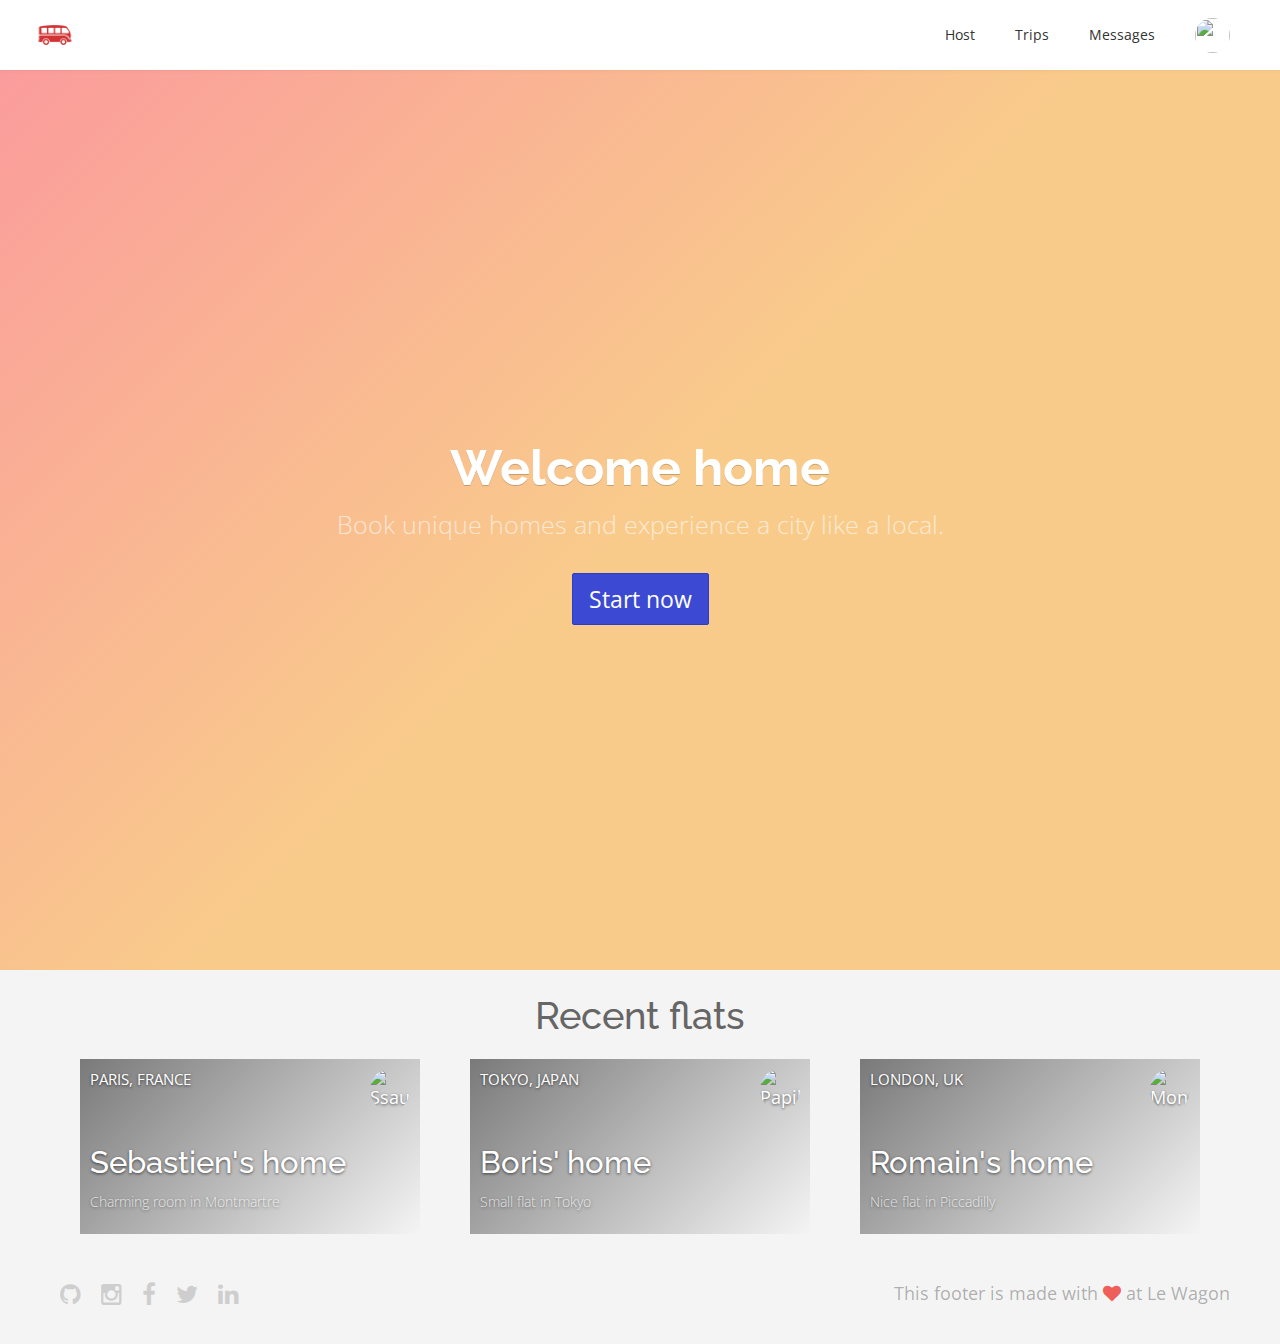
==== commit 1bff93d0: "Automated commit at 2018-08-06 14:59:48 UTC by middleman-deploy 2.0.0-alpha" ====
--- a/index.html
+++ b/index.html
@@ -60,44 +60,41 @@
     <a class="btn btn-primary btn-lg">Start now</a>
   </div>
 </div>
-<div class="container">
+<div class="container" id="home-flats">
+  <h2 class="text-center">Recent flats</h2>
   <div class="row">
-    <h3 class="text-center">Recent flats</h3>
-      <div class="col-xs-12 col-sm-4">
-        <!-- insert <div class="card"> -->
-          <div class="card" style="background-image: linear-gradient(rgba(0,0,0,0.3), rgba(0,0,0,0.2)), url(https://kitt.lewagon.com/placeholder/cities/rio );">
-            <div class="card-category">Rio, Bresil</div>
-            <div class="card-description">
-              <h2>Le Wagon Rio</h2>
-              <p>Rio c'est tip-top</p>
-            </div>
-            <img class="card-user" src= https://kitt.lewagon.com/placeholder/users/ssaunier >
-            <a class="card-link" href="#" ></a>
+      <div class="col-xs-12 col-sm-6 col-md-4">
+        <div class="card" style="background-image: linear-gradient(-225deg, rgba(0,0,0,0.5) 0%, rgba(0,0,0,0) 100%), url('https://kitt.lewagon.com/placeholder/cities/paris');">
+          <div class="card-category">Paris, France</div>
+          <div class="card-description">
+            <h3>Sebastien's home</h3>
+            <p>Charming room in Montmartre</p>
           </div>
+          <img src="https://kitt.lewagon.com/placeholder/users/ssaunier" class="card-user" alt="Ssaunier" />
+          <a href="flats/ssaunier.html" class="card-link"></a>
+        </div>
       </div>
-      <div class="col-xs-12 col-sm-4">
-        <!-- insert <div class="card"> -->
-          <div class="card" style="background-image: linear-gradient(rgba(0,0,0,0.3), rgba(0,0,0,0.2)), url(https://kitt.lewagon.com/placeholder/cities/paris );">
-            <div class="card-category">Paris, France</div>
-            <div class="card-description">
-              <h2>Le Wagon Paris</h2>
-              <p>Paris est magique</p>
-            </div>
-            <img class="card-user" src= https://kitt.lewagon.com/placeholder/users/monsieurpaillard >
-            <a class="card-link" href="#" ></a>
+      <div class="col-xs-12 col-sm-6 col-md-4">
+        <div class="card" style="background-image: linear-gradient(-225deg, rgba(0,0,0,0.5) 0%, rgba(0,0,0,0) 100%), url('https://kitt.lewagon.com/placeholder/cities/tokyo');">
+          <div class="card-category">Tokyo, Japan</div>
+          <div class="card-description">
+            <h3>Boris' home</h3>
+            <p>Small flat in Tokyo</p>
           </div>
+          <img src="https://kitt.lewagon.com/placeholder/users/papillard" class="card-user" alt="Papillard" />
+          <a href="flats/papillard.html" class="card-link"></a>
+        </div>
       </div>
-      <div class="col-xs-12 col-sm-4">
-        <!-- insert <div class="card"> -->
-          <div class="card" style="background-image: linear-gradient(rgba(0,0,0,0.3), rgba(0,0,0,0.2)), url(https://kitt.lewagon.com/placeholder/cities/berlin );">
-            <div class="card-category">Berlin, Allemagne</div>
-            <div class="card-description">
-              <h2>Le Wagon Berlin</h2>
-              <p>Ich bein ein berliner</p>
-            </div>
-            <img class="card-user" src= https://kitt.lewagon.com/placeholder/users/papillard >
-            <a class="card-link" href="#" ></a>
+      <div class="col-xs-12 col-sm-6 col-md-4">
+        <div class="card" style="background-image: linear-gradient(-225deg, rgba(0,0,0,0.5) 0%, rgba(0,0,0,0) 100%), url('https://kitt.lewagon.com/placeholder/cities/london');">
+          <div class="card-category">London, UK</div>
+          <div class="card-description">
+            <h3>Romain's home</h3>
+            <p>Nice flat in Piccadilly</p>
           </div>
+          <img src="https://kitt.lewagon.com/placeholder/users/monsieurpaillard" class="card-user" alt="Monsieurpaillard" />
+          <a href="flats/monsieurpaillard.html" class="card-link"></a>
+        </div>
       </div>
   </div>
 </div>
